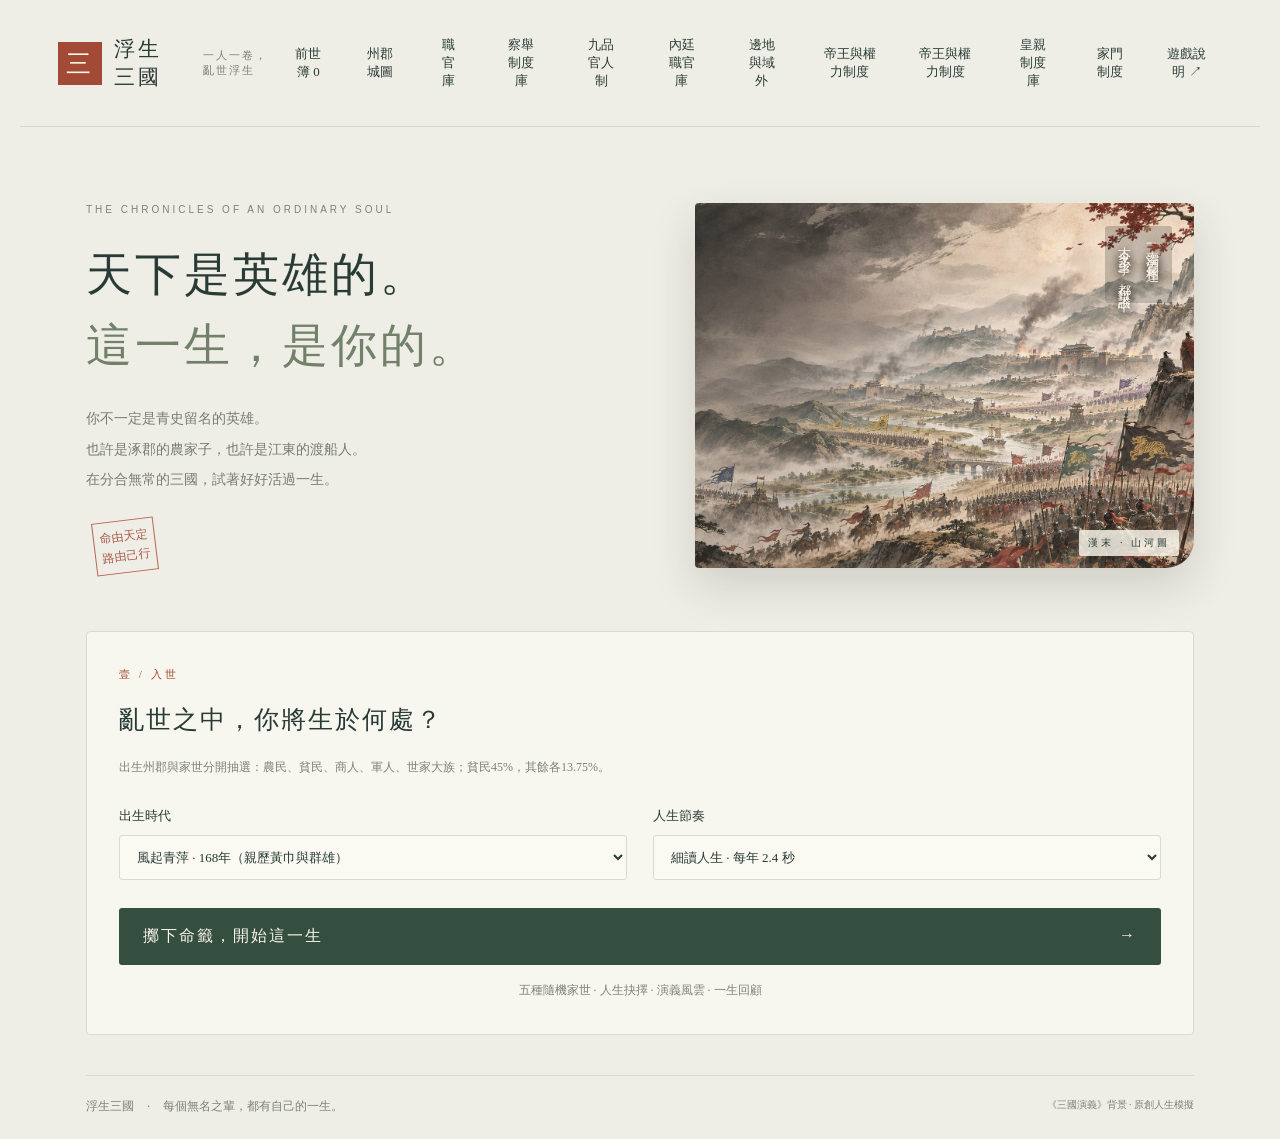
==== index.html @ 58e6fc56 "Add thirteen-year career routes, assassin schools and province campaigns" ====
<!doctype html><html lang="zh-Hant"><head><meta charset="utf-8"><meta name="viewport" content="width=device-width,initial-scale=1"><meta name="description" content="以三國演義為背景的隨機人生模擬遊戲"><title>浮生三國 · 模擬三國人生</title><style>:root{--bg:#efeee6;--ink:#293b36;--muted:#7d8276;--line:#d9dace;--red:#a34a37;--green:#344e40}*{box-sizing:border-box}body{margin:0;background:var(--bg);color:var(--ink);font-family:Georgia,'Noto Serif TC','PMingLiU',serif}button,select{font:inherit;color:inherit}button{cursor:pointer;border:1px solid var(--line);background:transparent;padding:10px 15px;border-radius:3px}button:hover{background:#e4e5d9}button:disabled{opacity:.4;cursor:default}select{width:100%;background:#faf9f2;border:1px solid var(--line);padding:13px;border-radius:3px;margin-top:10px}header{max-width:1240px;margin:auto;display:flex;justify-content:space-between;align-items:center;padding:26px 38px;border-bottom:1px solid var(--line)}.brand{text-decoration:none;color:var(--ink);font-size:21px;letter-spacing:3px;display:flex;align-items:center;gap:12px}.brand b{background:var(--red);color:#fff7e8;font-weight:400;padding:5px 8px;font-size:25px}.brand small{font-size:11px;letter-spacing:2px;color:var(--muted);margin-left:14px}nav{display:flex;gap:12px}nav button{font-size:13px;border:0}main{max-width:1164px;margin:auto;padding:0 28px}.intro{display:grid;grid-template-columns:1.15fr 1fr;gap:35px;padding:72px 0 58px;align-items:center}.eyebrow{font:10px Arial,sans-serif;letter-spacing:3px;color:var(--muted)}h1{font-size:clamp(30px,3.6vw,49px);font-weight:400;line-height:1.55;letter-spacing:3px;margin:22px 0}h1 em{font-style:normal;color:#72816a}.intro p{font-size:14px;line-height:2.2;color:#777d70}.seal{border:1px solid #b86653;color:#a65a47;width:62px;padding:5px;font-size:12px;line-height:1.7;text-align:center;transform:rotate(-7deg);margin:24px 0 0 8px}.landscape{height:365px;position:relative;overflow:hidden;background:linear-gradient(#e9e9dd,#dcdfcf);border-radius:50% 50% 2px 2px}.sun{position:absolute;top:42px;left:44%;height:75px;width:75px;background:#be7057;opacity:.7;border-radius:50%}.mountain{position:absolute;width:130%;height:250px;clip-path:polygon(0 80%,14% 39%,21% 54%,37% 7%,48% 44%,61% 23%,80% 71%,93% 50%,100% 100%,0 100%);bottom:40px;background:#9fae9b}.mountain.back{opacity:.6;left:-55px;bottom:70px}.mountain.front{background:#647d6b;left:30px;bottom:0;opacity:.8}.river{position:absolute;bottom:-22px;left:8%;width:85%;height:100px;background:#cbd2c0;transform:rotate(-12deg);border-radius:50%}.poem{position:absolute;right:22px;top:23px;writing-mode:vertical-rl;line-height:2.2;font-size:13px;letter-spacing:4px}.boat{position:absolute;bottom:28px;left:44%;font-size:25px;filter:grayscale(1)}.land-label{position:absolute;bottom:12px;right:15px;font-size:10px;letter-spacing:3px}.paper{background:#f8f7ef;border:1px solid var(--line);border-radius:4px;padding:32px}.section-title>span{color:var(--red);font-size:11px;letter-spacing:3px}h2{font-size:25px;font-weight:400;letter-spacing:2px}h3{font-weight:400;font-size:19px}.section-title p,.note{font-size:12px;color:var(--muted);line-height:1.9}.settings{display:grid;grid-template-columns:1fr 1fr;gap:26px;margin:28px 0}label{font-size:13px;display:block}.primary{background:var(--green);color:#fbf6e9;border:0;width:100%;padding:18px 24px;text-align:left;font-size:16px;letter-spacing:2px}.primary:hover{background:#45654f}.primary span{float:right}.note{display:block;margin-top:14px;text-align:center}footer{display:flex;justify-content:space-between;margin:40px 0 24px;padding-top:22px;border-top:1px solid var(--line);font-size:12px;color:var(--muted)}footer i{margin:0 10px}footer small{font-size:10px}.game-top{display:flex;justify-content:space-between;align-items:center;border-top:1px solid var(--line);padding:30px 0}.game-top h2{font-size:35px;margin:12px 0}.game-top p{font-size:13px;color:var(--muted)}.year{text-align:right}.year strong{display:block;font-size:38px;font-weight:400}.year span{font-size:12px;color:var(--muted)}.game-grid{display:grid;grid-template-columns:285px 1fr;gap:24px}.profile{padding:25px;align-self:start}.profile h3{margin:0 0 25px}.profile h3 small{font-size:10px;float:right;color:var(--muted)}.stat{margin:18px 0;font-size:13px}.stat span{float:right}.bar{height:5px;background:#e1e2d7;margin-top:10px}.bar i{display:block;height:100%;background:#798c70;transition:width .3s}.possessions{border-block:1px solid var(--line);padding:18px 0;margin:24px 0;font-size:13px;line-height:2}.controls{display:flex;gap:8px;flex-wrap:wrap;margin-bottom:18px}.controls button{font-size:12px}.controls select{width:auto;margin:0;font-size:12px}.controls button:first-child{background:var(--green);color:white}.chronicle{padding:28px}.log{display:grid;grid-template-columns:66px 1fr;gap:12px;border-top:1px solid var(--line);padding:20px 0;line-height:1.8;font-size:14px}.log time{font-size:12px;color:var(--muted)}.log b{display:block;font-weight:400;color:var(--red);font-size:11px;letter-spacing:2px}.decision{border:1px solid #b99a65;background:#f0ead9;padding:25px;margin-bottom:20px}.decision h3{margin:8px 0}.decision p{line-height:1.9;font-size:14px}.choices{display:grid;gap:10px}.choices button{text-align:left;background:#f8f5ea}.choices small{display:block;color:var(--muted);margin-top:6px}.peer{padding:14px 0;border-top:1px solid var(--line);font-size:13px;line-height:1.8}.peer small{display:block;color:var(--muted)}dialog{border:1px solid var(--line);background:#f8f7ef;color:var(--ink);width:min(650px,92vw);max-height:85vh;padding:32px;border-radius:5px}dialog::backdrop{background:#23362b88}.close{float:right}dialog p{line-height:2;font-size:14px}dialog a{color:var(--red)}#ending{margin-bottom:20px;background:#e4e8dc}#ending p{line-height:2}#ending button{margin:5px} [hidden]{display:none!important}button:focus-visible,select:focus-visible{outline:2px solid var(--red);outline-offset:3px}@media(max-width:720px){header{padding:18px}.brand small{display:none}.brand{font-size:16px}nav{gap:0}nav button{font-size:11px;padding:8px}main{padding:0 18px}.intro{grid-template-columns:1fr;padding:38px 0;gap:20px}.landscape{height:230px;border-radius:110px 110px 3px 3px}.intro p br{display:none}.seal{display:none}.settings,.game-grid{grid-template-columns:1fr}.paper{padding:23px}.profile{order:1}.game-grid>div{order:0}footer{display:block;line-height:2}footer small{display:block}h1{margin:15px 0}.intro p{margin-bottom:0}.game-top h2{font-size:29px}}
.service{margin:26px 0;padding-top:22px;border-top:1px solid var(--line)}.service h3{margin-bottom:12px}.service .note{text-align:left}#connections{margin-top:26px}#resign{color:var(--red)}
.top-right{display:flex;flex-direction:column;align-items:flex-end;gap:20px;min-width:240px}.top-focus{width:240px;text-align:right}.top-focus select{margin-top:6px}details summary{cursor:pointer;color:var(--red);padding:16px 0;font-size:13px}#office-search{width:100%;padding:12px;border:1px solid var(--line);background:#faf9f2;font:inherit;margin:8px 0}#office-results{margin-top:20px}#office-results p{font-size:12px}#uprise{color:var(--red)}@media(max-width:720px){.game-top{align-items:flex-start;gap:15px}.top-right{min-width:170px}.top-focus{width:170px;font-size:12px}.top-focus select{padding:10px 5px;font-size:12px}}
.stage-track{padding-left:20px;font-size:12px;line-height:2}.stage-track .current{color:var(--red);font-weight:bold}.stage-track .complete{color:#72816a}#geo-results{display:grid;grid-template-columns:1fr 1fr;gap:12px;margin-top:20px}#geo-results>p{grid-column:1/-1}.city-card{padding:15px;border:1px solid var(--line);border-radius:4px}.city-card.owned{border-color:#72816a;background:#e7ebdf}.city-card small{display:block;font-size:11px;line-height:1.8;margin-top:8px}.city-card p{font-size:11px}.city-card a{font-size:11px}#modal input{width:100%;padding:12px;border:1px solid var(--line);background:#faf9f2;font:inherit;margin-top:8px}#imperial-error{color:var(--red)}@media(max-width:720px){header{flex-wrap:wrap;gap:10px}header nav{width:100%;justify-content:flex-end;flex-wrap:wrap}#geo-results{grid-template-columns:1fr}}
.stage-track{list-style:none;padding-left:0}
.landscape{background-image:linear-gradient(90deg,rgba(25,32,30,.14),transparent 70%),url("[data-uri]");background-size:cover;background-position:center;border-radius:4px 4px 28px 4px;box-shadow:0 18px 45px rgba(42,42,36,.16)}.landscape>.sun,.landscape>.mountain,.landscape>.river,.landscape>.boat{display:none}.poem{color:#fff8e9;text-shadow:0 2px 8px rgba(20,25,24,.85);background:rgba(35,38,34,.22);padding:10px 5px;border-radius:3px}.land-label{background:rgba(249,247,236,.82);padding:6px 9px;border-radius:2px}
</style></head><body><header><a class="brand" href="./"><b>三</b> 浮生三國 <small>一人一卷，亂世浮生</small></a><nav><button id="history">前世簿 <span id="count">0</span></button><button id="geography">州郡城圖</button><button id="offices">職官庫</button><button id="selection-library">察舉制度庫</button><button id="nine-library">九品官人制</button><button id="palace-library">內廷職官庫</button><button id="frontier-library">邊地與域外</button><button id="sovereign-library">帝王與權力制度</button><button id="sovereign-library">帝王與權力制度</button><button id="kinship-library">皇親制度庫</button><button id="household-guide">家門制度</button><button id="about">遊戲說明 ↗</button></nav></header><main><section class="intro"><div><span class="eyebrow">THE CHRONICLES OF AN ORDINARY SOUL</span><h1>天下是英雄的。<br><em>這一生，是你的。</em></h1><p>你不一定是青史留名的英雄。<br>也許是涿郡的農家子，也許是江東的渡船人。<br>在分合無常的三國，試著好好活過一生。</p><div class="seal">命由天定<br>路由己行</div></div><div class="landscape" aria-hidden="true"><span class="sun"></span><div class="mountain back"></div><div class="mountain front"></div><div class="river"></div><span class="poem">一壺濁酒喜相逢<br>古今多少事，都付笑談中</span><span class="boat">⛵</span><span class="land-label">漢末 · 山河圖</span></div></section><section id="setup" class="paper"><div class="section-title"><span>壹 / 入世</span><h2>亂世之中，你將生於何處？</h2><p>出生州郡與家世分開抽選：農民、貧民、商人、軍人、世家大族；貧民45%，其餘各13.75%。</p></div><div class="settings"><label>出生時代<select id="era"><option value="168">風起青萍 · 168年（親歷黃巾與群雄）</option><option value="184">黃巾初起 · 184年（親歷赤壁與鼎立）</option><option value="200">群雄爭鋒 · 200年（親歷北伐與歸晉）</option></select></label><label>人生節奏<select id="pace"><option value="2400">細讀人生 · 每年 2.4 秒</option><option value="900">快意一生 · 每年 0.9 秒</option><option value="0">親自落筆 · 手動推進</option></select></label></div><button class="primary" id="birth">擲下命籤，開始這一生 <span>→</span></button><small class="note">五種隨機家世 · 人生抉擇 · 演義風雲 · 一生回顧</small></section><section id="game" hidden><div class="game-top"><div><span class="eyebrow" id="origin"></span><h2 id="name"></h2><p id="identity"></p></div><div class="top-right"><div class="year"><strong id="age"></strong><span id="year"></span></div><label class="top-focus">今年的重心<select id="focus"><option value="health">休養 · 安身保命</option><option value="wit">讀書 · 修習經略</option><option value="force">習武 · 鍛鍊武藝</option><option value="money">營生 · 積穀防饑</option><option value="bond">交遊 · 結識知己</option><option value="romance">結識異性 · 尋覓情緣</option></select></label></div></div><div class="game-grid"><aside class="paper profile"><h3>此身此心 <small>狀態 / 100</small></h3><div id="stats"></div><div class="possessions" id="wealth"></div><p class="note" id="profile-notes">幼年有四次成長抉擇；六歲後重心生效。結識異性於18歲後觸發情緣；能力只影響機會。</p><h3>同世之人</h3><div id="peers"></div><div id="service" class="service" hidden></div><div id="revolt-panel" class="service" hidden></div><div id="family-panel" class="service" hidden></div><div id="route-panel" class="service" hidden></div><div id="connections"></div></aside><div><div class="controls"><button id="pause">▶ 時間流轉</button><button id="next">度過一年 →</button><select id="speed" aria-label="時間速度"><option value="1">1 倍速</option><option value="3">3 倍速</option><option value="6">6 倍速</option></select><button id="realm-parley" hidden>投降／接受招安</button><button id="route-action" hidden>選擇人生主線</button><button id="jinyi-action" hidden>錦衣局</button><button id="polity-action" hidden>軍政議事</button><button id="royal-title" hidden>定王號</button><button id="beauties" hidden>天下選秀女</button><button id="imperial-settings" hidden>開國典制</button><button id="uprise" hidden>揭竿起義</button><button id="selection-action" hidden>孝廉／明經</button><button id="appraisal-action" hidden>三年評選</button><button id="office-wish" hidden>任官志願</button><button id="nine-review" hidden>中正評議</button><button id="court" hidden>處理任官與人事</button><button id="defect" hidden>投奔他方</button><button id="palace-action" hidden>內廷議事</button><button id="palace-retire" hidden>退隱故里</button><button id="edict-action" hidden>頒布下詔</button><button id="imperial-family" hidden>皇室／後宮</button><button id="edict-action" hidden>頒布下詔</button><button id="imperial-family" hidden>皇室／後宮</button><button id="royal-family-action" hidden>皇親府事</button><button id="household-adopt" hidden>收養／過繼</button><button id="intimacy" hidden>魚水之歡</button><button id="governorship" hidden>外放州郡</button><button id="judge-action" hidden>判案</button><button id="dynasty-library">帝系與律例</button><button id="local-action" hidden>地方治理</button><button id="family-action" hidden>商量生育</button><button id="resign" hidden>辭官離去</button><button id="retire">歸隱終老</button></div><div id="decision" class="decision" hidden></div><div id="ending" class="paper" hidden></div><section class="paper chronicle"><div class="section-title"><span>貳 / 浮生錄</span><h3>歲月有痕</h3><p>世事在遠方翻湧，你的日子在這裡留下。</p></div><div id="logs"></div></section></div></div></section><footer><span>浮生三國 <i>·</i> 每個無名之輩，都有自己的一生。</span><small>《三國演義》背景 · 原創人生模擬</small></footer></main><dialog id="modal"><button class="close" id="close">關閉 ×</button><div id="modal-body"></div></dialog><script>const OFFICE_DATA = {"source":"https://www.gutenberg.org/ebooks/23950","edition":"Project Gutenberg 23950，120回公版全文","chapters":120,"note":"以全文逐項核對；職官、軍職、爵位與特殊稱號分開。tier為遊戲分級，非漢魏官品；共享任官池為架空配置。","offices":[{"id":"office-0","name":"丞相","category":"中央文官","tier":4,"camps":["shu","wei","wu","yuan"],"playable":true,"refs":[4,5,6,7,14,16,17,18,19,20,21,22,23,24,25,26,27,28,30,31,32,33,35,36,39,40,41,42,45,46,47,48,49,50,51,52,56,57,58,59,60,61,66,67,69,72,78,80,81,82,83,84,85,86,87,88,89,90,91,92,93,94,95,96,97,98,99,100,101,102,103,104,105,107,108,109,110,111,113,114,115,117,119,120],"evidence":{"chapter":4,"context":"次日，曹操佩著寶刀，來至相府，問丞相何在。從人云：「在小閣中。」操竟入。見董"}},{"id":"office-1","name":"相國","category":"中央文官","tier":4,"camps":["shu","wei","wu","yuan"],"playable":true,"refs":[4,43,69,79,106,116],"evidence":{"chapter":4,"context":"帝也，時年九歲。改元初平。董卓為相國，贊拜不名，入朝不趨，劍履上殿，威福莫比"}},{"id":"office-2","name":"太師","category":"中央文官","tier":4,"camps":["shu","wei","wu","yuan"],"playable":true,"refs":[7,8,9,13,15],"evidence":{"chapter":7,"context":"詔，差人往和解之。二人感德，必順太師矣。」卓大喜。次日便使太傅馬日磾、太僕趙"}},{"id":"office-3","name":"太傅","category":"中央文官","tier":4,"camps":["shu","wei","wu","yuan"],"playable":true,"refs":[1,5,7,9,73,80,91,94,106,107,108,114,120],"evidence":{"chapter":1,"context":"及桓帝崩，靈帝即位，大將軍竇武、太傅陳蕃，共相輔佐。時有宦官曹節等弄權，竇武"}},{"id":"office-4","name":"太尉","category":"中央文官","tier":4,"camps":["shu","wei","wu","yuan"],"playable":true,"refs":[2,3,4,6,13,14,15,17,18,20,22,60,79,82,86,91,98,105,106,107,109,110,116,118,119],"evidence":{"chapter":2,"context":"，重整舊日氣象。劉虞平寇有功，封太尉。中平六年，夏四月，靈帝病篤，召大將軍何"}},{"id":"office-5","name":"司徒","category":"中央文官","tier":4,"camps":["shu","wei","wu","yuan"],"playable":true,"refs":[2,3,4,6,8,9,13,80,91,93,105,107,118,119,120],"evidence":{"chapter":2,"context":"勿得下手，待我諫去。」眾視之，乃司徒陳耽。逕入室中來諫帝曰：「劉諫議得何罪而"}},{"id":"office-6","name":"司空","category":"中央文官","tier":4,"camps":["shu","wei","wu","yuan"],"playable":true,"refs":[8,14,22,80,91,111,119,120],"evidence":{"chapter":8,"context":"曰：「原來如此。」命呂布於筵上揪司空張溫下堂。百官失色。不多時，待從將一紅盤"}},{"id":"office-7","name":"大司馬","category":"中央文官","tier":4,"camps":["shu","wei","wu","yuan"],"playable":true,"refs":[13,14,29,32,73,80,86,91,99,100,106,107,108,111,120],"evidence":{"chapter":13,"context":"操為建德將軍費亭侯。其時李傕自為大司馬，郭汜自為大將軍，橫行無忌，朝廷無人敢言"}},{"id":"office-8","name":"御史大夫","category":"中央文官","tier":2,"camps":["shu","wei","wu","yuan"],"playable":true,"refs":[40,69,79,106],"evidence":{"chapter":40,"context":"以至不仁伐至仁，安得不敗乎！」時御史大夫郗慮家客聞此言，報知郗慮。慮常被孔融侮慢"}},{"id":"office-9","name":"御史","category":"中央文官","tier":1,"camps":["shu","wei","wu","yuan"],"playable":true,"refs":[3,13,29,40,58,69,79,106],"evidence":{"chapter":3,"context":"天下幸甚！何進得表，出示大臣。侍御史鄭泰諫曰：「董卓乃豺狼也，引入京城，必食"}},{"id":"office-10","name":"侍御史","category":"中央文官","tier":1,"camps":["shu","wei","wu","yuan"],"playable":true,"refs":[3,29,58],"evidence":{"chapter":3,"context":"！天下幸甚！何進得表，出示大臣。侍御史鄭泰諫曰：「董卓乃豺狼也，引入京城，必食"}},{"id":"office-11","name":"尚書令","category":"中央文官","tier":3,"camps":["shu","wei","wu","yuan"],"playable":true,"refs":[14,66,73,85,105,107,119],"evidence":{"chapter":14,"context":"自封為大將軍武平侯，以荀彧為侍中尚書令；荀攸為軍師；郭嘉為司馬祭酒；劉曄為司空"}},{"id":"office-12","name":"尚書僕射","category":"中央文官","tier":3,"camps":["shu","wei","wu","yuan"],"playable":true,"refs":[86,114],"evidence":{"chapter":86,"context":"馬三十餘萬，剋日起兵。封司馬懿為尚書僕射，留在許昌。凡國政大事，並皆聽懿決斷。不"}},{"id":"office-13","name":"尚書","category":"中央文官","tier":2,"camps":["shu","wei","wu","yuan"],"playable":true,"refs":[2,3,4,6,14,22,33,66,68,73,78,85,86,91,96,101,104,105,106,107,108,110,113,114,117,118,119],"evidence":{"chapter":2,"context":"」眾官皆退。次日，太后命何進參錄尚書事，其餘皆封官職。董太后宣張讓等入宮商議"}},{"id":"office-14","name":"尚書郎","category":"中央文官","tier":2,"camps":["shu","wei","wu","yuan"],"playable":true,"refs":[14,118],"evidence":{"chapter":14,"context":"為食，盡出城去剝樹皮掘草根食之。尚書郎以下，皆自出城樵採，多有死於頹牆壞壁之間"}},{"id":"office-15","name":"兵部尚書","category":"中央文官","tier":2,"camps":["shu","wei","wu","yuan"],"playable":true,"refs":[78],"evidence":{"chapter":78,"context":"但未得天子詔命，豈可造次而行？」兵部尚書陳矯曰：「王薨於外，愛子私立，彼此生變，"}},{"id":"office-16","name":"戶部尚書","category":"中央文官","tier":2,"camps":["shu","wei","wu","yuan"],"playable":true,"refs":[85],"evidence":{"chapter":85,"context":"新野人：姓鄧，名芝，字伯苗；現為戶部尚書；漢司馬鄧禹之後。孔明暗令人留住鄧芝。多"}},{"id":"office-17","name":"中書令","category":"中央文官","tier":3,"camps":["shu","wei","wu","yuan"],"playable":true,"refs":[66,109,120],"evidence":{"chapter":66,"context":"凱，和洽四人，議欲尊曹操為魏王。中書令荀攸曰：「不可。丞相官至魏公，榮加九鍚，"}},{"id":"office-18","name":"中書侍郎","category":"中央文官","tier":1,"camps":["shu","wei","wu","yuan"],"playable":true,"refs":[110],"evidence":{"chapter":110,"context":"能自往；若使他人，心又不穩。」時中書侍郎鍾會在側，進言曰：「淮楚兵強，其鋒甚銳；"}},{"id":"office-19","name":"侍中","category":"中央文官","tier":3,"camps":["shu","wei","wu","yuan"],"playable":true,"refs":[2,4,9,10,13,14,23,61,66,69,78,86,91,96,99,106,107,118,119,120],"evidence":{"chapter":2,"context":"帝曰：「封諝作亂，其事不明。十常侍中，豈無一二忠臣？」陳耽以頭撞階而諫。帝怒"}},{"id":"office-20","name":"散騎常侍","category":"中央文官","tier":1,"camps":["shu","wei","wu","yuan"],"playable":true,"refs":[79,94,106],"evidence":{"chapter":79,"context":"封亦來降也。」丕大喜，遂加孟達為散騎常侍、建武將軍、平陽亭侯，領新城太守，去守襄"}},{"id":"office-21","name":"常侍","category":"中央文官","tier":1,"camps":["shu","wei","wu","yuan"],"playable":true,"refs":[1,2,3,6,22,35,79,94,106,113,115,120],"evidence":{"chapter":1,"context":"夏惲，郭勝十人朋比為奸，號為「十常侍」。帝尊信張讓，呼為「阿父」，朝政日非，"}},{"id":"office-22","name":"中常侍","category":"中央文官","tier":1,"camps":["shu","wei","wu","yuan"],"playable":false,"refs":[1,2,22,113,120],"evidence":{"chapter":1,"context":"孟德。操父曹嵩，本姓夏侯氏；因為中常侍曹騰之養子，故冒姓曹。曹嵩生操，小字阿瞞"}},{"id":"office-23","name":"黃門侍郎","category":"中央文官","tier":1,"camps":["shu","wei","wu","yuan"],"playable":true,"refs":[10,40,85,99,119],"evidence":{"chapter":10,"context":"其姪荀攸，字公達，海內名士，曾拜黃門侍郎，後棄官歸鄉，今與其叔同投曹操，操以為行"}},{"id":"office-24","name":"黃門令","category":"中央文官","tier":2,"camps":["shu","wei","wu","yuan"],"playable":false,"refs":[107],"evidence":{"chapter":107,"context":"后，令敕臣表奏施行。臣輒敕主者及黃門令，罷爽、羲、訓吏兵以侯就第，不得逗遛，以"}},{"id":"office-25","name":"議郎","category":"中央文官","tier":2,"camps":["shu","wei","wu","yuan"],"playable":true,"refs":[1,3,14,20,21,22,27,33,80],"evidence":{"chapter":1,"context":"止一端。帝下詔問群臣以災異之由，議郎蔡邕上疏，以為蜺墮雞化，乃婦寺干政之所致"}},{"id":"office-26","name":"諫議大夫","category":"中央文官","tier":2,"camps":["shu","wei","wu","yuan"],"playable":true,"refs":[2,10,79,85,87,91],"evidence":{"chapter":2,"context":"奏。一日，帝在後園與十常侍飲宴，諫議大夫劉陶，逕到帝前大慟。帝問其故。陶曰：「天"}},{"id":"office-27","name":"大中大夫","category":"中央文官","tier":2,"camps":["shu","wei","wu","yuan"],"playable":true,"refs":[40],"evidence":{"chapter":40,"context":"選定建安十三年秋七月丙午日出師。大中大夫孔融諫曰：「劉備、劉表皆漢室宗親，不可輕"}},{"id":"office-28","name":"太中大夫","category":"中央文官","tier":2,"camps":["shu","wei","wu","yuan"],"playable":true,"refs":[11],"evidence":{"chapter":11,"context":"豈非累世通家？」膺大奇之。少頃，太中大夫陳煒至。膺指融曰：「此奇童也。」煒曰：「"}},{"id":"office-29","name":"中大夫","category":"中央文官","tier":2,"camps":["shu","wei","wu","yuan"],"playable":true,"refs":[11,40,68,82],"evidence":{"chapter":11,"context":"非累世通家？」膺大奇之。少頃，太中大夫陳煒至。膺指融曰：「此奇童也。」煒曰：「"}},{"id":"office-30","name":"光祿大夫","category":"中央文官","tier":3,"camps":["shu","wei","wu","yuan"],"playable":true,"refs":[80,106,108,109,118,119],"evidence":{"chapter":80,"context":"政務皆託與孔明。孔明與太傅許靖、光祿大夫譙周商議，言天下不可一日無君，欲尊漢中王"}},{"id":"office-31","name":"光祿勳","category":"中央文官","tier":3,"camps":["shu","wei","wu","yuan"],"playable":true,"refs":[110,120],"evidence":{"chapter":110,"context":"大軍屯於襄陽，聚文武於帳下商議。光祿勳鄭褒曰：「毋丘儉好謀而無斷，文欽有勇而無"}},{"id":"office-32","name":"大鴻臚","category":"中央文官","tier":3,"camps":["shu","wei","wu","yuan"],"playable":true,"refs":[9,42],"evidence":{"chapter":9,"context":"縱兵大掠，太常卿种拂，太僕魯馗，大鴻臚周奐，城門校尉崔烈，越騎校尉王頎皆死於國"}},{"id":"office-33","name":"太常","category":"中央文官","tier":3,"camps":["shu","wei","wu","yuan"],"playable":true,"refs":[9,80,82,98,108,109,118],"evidence":{"chapter":9,"context":"投袁術去了。李傕、郭汜縱兵大掠，太常卿种拂，太僕魯馗，大鴻臚周奐，城門校尉崔"}},{"id":"office-34","name":"太僕","category":"中央文官","tier":3,"camps":["shu","wei","wu","yuan"],"playable":true,"refs":[7,9,10,13,107,118],"evidence":{"chapter":7,"context":"。」卓大喜。次日便使太傅馬日磾、太僕趙岐，齎詔前去。二人來至河北，紹出迎於百"}},{"id":"office-35","name":"廷尉","category":"中央文官","tier":3,"camps":["shu","wei","wu","yuan"],"playable":true,"refs":[23,40,68,114],"evidence":{"chapter":23,"context":"此人曾攀下王子服等四人，吾已拏下廷尉。尚有一人，未曾捉獲。」因問平曰：「誰使"}},{"id":"office-36","name":"衛尉","category":"中央文官","tier":3,"camps":["shu","wei","wu","yuan"],"playable":true,"refs":[103],"evidence":{"chapter":103,"context":"懿堅守不出，今何故又上表求戰？」衛尉辛毗曰：「司馬懿本無戰心，必因諸葛亮恥辱"}},{"id":"office-37","name":"宗正","category":"中央文官","tier":3,"camps":["shu","wei","wu","yuan"],"playable":true,"refs":[14,20,113],"evidence":{"chapter":14,"context":"議遷都之事。時侍中太史令王立私謂宗正劉艾曰：「吾仰觀天文，自去春太白犯鎮星於"}},{"id":"office-38","name":"大司農","category":"中央文官","tier":3,"camps":["shu","wei","wu","yuan"],"playable":true,"refs":[13,106,120],"evidence":{"chapter":13,"context":"行無忌，朝廷無人敢言。太尉楊彪、大司農朱雋暗奏獻帝曰：「今曹操擁兵二十餘萬，謀"}},{"id":"office-39","name":"司農","category":"中央文官","tier":3,"camps":["shu","wei","wu","yuan"],"playable":true,"refs":[13,106,107,120],"evidence":{"chapter":13,"context":"無忌，朝廷無人敢言。太尉楊彪、大司農朱雋暗奏獻帝曰：「今曹操擁兵二十餘萬，謀"}},{"id":"office-40","name":"少府","category":"中央文官","tier":3,"camps":["shu","wei","wu","yuan"],"playable":true,"refs":[69,80],"evidence":{"chapter":69,"context":"洛陽人也；舊為丞相府掾，後遷侍中少府，與司直韋晃甚厚；見曹操進封王爵，出入用"}},{"id":"office-41","name":"執金吾","category":"中央文官","tier":1,"camps":["shu","wei","wu","yuan"],"playable":true,"refs":[9,23],"evidence":{"chapter":9,"context":"京；顧謂李肅曰：「吾為帝，汝當為執金吾。」肅拜謝稱臣。卓入辭其母。母時年九十餘"}},{"id":"office-42","name":"城門校尉","category":"中央文官","tier":2,"camps":["shu","wei","wu","yuan"],"playable":true,"refs":[6,9,83],"evidence":{"chapter":6,"context":"二人望車而揖；視之，乃尚書周毖、城門校尉伍瓊也。卓問有何事，毖曰：「今聞丞相欲遷"}},{"id":"office-43","name":"秘書郎","category":"中央文官","tier":1,"camps":["shu","wei","wu","yuan"],"playable":true,"refs":[107,115,119],"evidence":{"chapter":107,"context":"「二人是誰？」霸告曰：「一人現為秘書郎，乃潁川長社人：姓鍾，名會，字士季，太傅"}},{"id":"office-44","name":"太史令","category":"中央文官","tier":2,"camps":["shu","wei","wu","yuan"],"playable":true,"refs":[14],"evidence":{"chapter":14,"context":"是日與眾謀士密議遷都之事。時侍中太史令王立私謂宗正劉艾曰：「吾仰觀天文，自去春"}},{"id":"office-45","name":"太史丞","category":"中央文官","tier":1,"camps":["shu","wei","wu","yuan"],"playable":true,"refs":[69,79],"evidence":{"chapter":69,"context":"瞞不轉頭。曹操染病，服藥無愈。適太史丞許芝，自許昌來見操。操令芝卜易。芝曰：「"}},{"id":"office-46","name":"太史","category":"中央文官","tier":1,"camps":["shu","wei","wu","yuan"],"playable":true,"refs":[11,14,15,44,45,49,50,53,69,79,91,101,102],"evidence":{"chapter":11,"context":"姓名對曰：「某東萊黃縣人也：覆姓太史，名慈，字子義。老母重蒙恩顧。某昨自遼東"}},{"id":"office-47","name":"博士","category":"中央文官","tier":1,"camps":["shu","wei","wu","yuan"],"playable":true,"refs":[72,80,91,105],"evidence":{"chapter":72,"context":"，長驅數十萬眾，縱橫天下；何能作博士耶？」操嘗問諸子之志。彰曰：「好為將。」"}},{"id":"office-48","name":"議曹","category":"中央文官","tier":1,"camps":["shu","wei","wu","yuan"],"playable":true,"refs":[80],"evidence":{"chapter":80,"context":"陽泉侯劉豹、別駕趙祚、治中楊洪、議曹杜瓊、從事張爽、太常卿賴忠、光祿卿黃權、"}},{"id":"office-49","name":"司直","category":"中央文官","tier":1,"camps":["shu","wei","wu","yuan"],"playable":true,"refs":[69],"evidence":{"chapter":69,"context":"；舊為丞相府掾，後遷侍中少府，與司直韋晃甚厚；見曹操進封王爵，出入用天子車服"}},{"id":"office-50","name":"長史","category":"中央文官","tier":2,"camps":["shu","wei","wu","yuan"],"playable":true,"refs":[7,15,17,53,61,65,69,71,87,90,91,95,101,102,104,105,111,112],"evidence":{"chapter":7,"context":"矣。」韓馥即差別駕關純去請袁紹。長史耿武諫曰：「袁紹孤客窮軍，仰我鼻息，譬如"}},{"id":"office-51","name":"主簿","category":"中央文官","tier":1,"camps":["shu","wei","wu","yuan"],"playable":true,"refs":[2,3,17,22,32,39,60,67,69,71,72,75,76,77,92,103,107,108,109],"evidence":{"chapter":2,"context":"大妙！」便發檄至各鎮，召赴京師。主簿陳琳曰：「不可！俗云：『掩目而捕燕雀』，"}},{"id":"office-52","name":"從事中郎","category":"中央文官","tier":1,"camps":["shu","wei","wu","yuan"],"playable":true,"refs":[22,23,115],"evidence":{"chapter":22,"context":"冀州方有北鄙之警，匪遑離局；故使從事中郎徐勛，就發遣操，使繕修郊廟，翊衛幼主。操"}},{"id":"office-53","name":"從事","category":"中央文官","tier":1,"camps":["shu","wei","wu","yuan"],"playable":true,"refs":[4,10,11,12,14,15,22,23,27,32,33,43,45,52,53,60,61,64,80,85,91,115],"evidence":{"chapter":4,"context":"。」卓曰：「敢有阻大議者，以軍法從事。」群臣震恐，皆云：「一聽尊命。」宴罷，"}},{"id":"office-54","name":"參軍","category":"中央文官","tier":2,"camps":["shu","wei","wu","yuan"],"playable":true,"refs":[59,64,66,73,87,88,91,92,94,95,96,101,105,106,107,114,116],"evidence":{"chapter":59,"context":"，令守渭口。下令班師回許都。涼州參軍楊阜，字義山，逕來長安見操。操問之。楊阜"}},{"id":"office-55","name":"軍師","category":"中央文官","tier":2,"camps":["shu","wei","wu","yuan"],"playable":true,"refs":[14,35,36,39,41,42,44,49,50,51,52,53,54,55,56,57,60,61,62,63,64,65,66,67,70,73,77,80,88,91,93,99,101,105],"evidence":{"chapter":14,"context":"平侯，以荀彧為侍中尚書令；荀攸為軍師；郭嘉為司馬祭酒；劉曄為司空掾曹；毛玠，"}},{"id":"office-56","name":"軍師中郎將","category":"中央文官","tier":2,"camps":["shu","wei","wu","yuan"],"playable":true,"refs":[57],"evidence":{"chapter":57,"context":"送書至。周瑜拆封視之。書曰：「漢軍師中郎將諸葛亮，致書於東吳大都督公瑾先生麾下：自"}},{"id":"office-57","name":"祭酒","category":"中央文官","tier":2,"camps":["shu","wei","wu","yuan"],"playable":true,"refs":[14,59,80,84,91],"evidence":{"chapter":14,"context":"中尚書令；荀攸為軍師；郭嘉為司馬祭酒；劉曄為司空掾曹；毛玠，任峻為典農中郎將"}},{"id":"office-58","name":"司馬","category":"中央文官","tier":1,"camps":["shu","wei","wu","yuan"],"playable":true,"refs":[2,9,10,13,14,15,29,32,35,36,37,38,39,57,65,67,69,70,73,75,76,77,78,80,85,86,91,94,95,96,97,98,99,100,101,102,103,104,105,106,107,108,109,110,111,112,113,114,115,116,117,118,119,120],"evidence":{"chapter":2,"context":"，自稱陽明皇帝，聚眾數萬；堅與郡司馬招募勇士千餘人，會合州郡破之，斬許昌并其"}},{"id":"office-59","name":"太子舍人","category":"中央文官","tier":1,"camps":["shu","wei","wu","yuan"],"playable":true,"refs":[105],"evidence":{"chapter":105,"context":"廢為庶人。再有妄言者必斬！」時有太子舍人張茂，字彥材，亦上表切諫，叡命斬之。」即"}},{"id":"office-60","name":"中庶子","category":"中央文官","tier":1,"camps":["shu","wei","wu","yuan"],"playable":true,"refs":[78],"evidence":{"chapter":78,"context":"世子息哀，且議大事。」眾視之，乃中庶子司馬孚也。孚曰：「魏王既薨，天下震動；當"}},{"id":"office-61","name":"太醫","category":"中央文官","tier":1,"camps":["shu","wei","wu","yuan"],"playable":true,"refs":[23,69],"evidence":{"chapter":23,"context":"第二十三回：禰正平裸衣罵賊，吉太醫下毒遭刑卻說曹操欲斬劉岱、王忠。孔融諫曰"}},{"id":"office-62","name":"僕射","category":"中央文官","tier":3,"camps":["shu","wei","wu","yuan"],"playable":true,"refs":[9,86,114],"evidence":{"chapter":9,"context":"，自當相報。」布慨諾而去。允即請僕射士孫瑞、司隸校尉黃琬商議。瑞曰：「方今主"}},{"id":"office-63","name":"內史","category":"中央文官","tier":1,"camps":["shu","wei","wu","yuan"],"playable":true,"refs":[20],"evidence":{"chapter":20,"context":"錦襯內，卻自穿錦袍，自繫此帶，令內史宣董承入。承見帝禮畢，帝曰：「朕夜來與后"}},{"id":"office-64","name":"令史","category":"中央文官","tier":1,"camps":["shu","wei","wu","yuan"],"playable":true,"refs":[91,111],"evidence":{"chapter":91,"context":"略中郎將樊岐，典軍書記樊建，丞相令史董厥，帳前左護衛使龍驤將軍關興，右護衛使"}},{"id":"office-65","name":"中涓","category":"中央文官","tier":1,"camps":["shu","wei","wu","yuan"],"playable":false,"refs":[1,2],"evidence":{"chapter":1,"context":"陳蕃謀誅之，作事不密，反為所害。中涓自此愈橫。建寧二年四月望日，帝御溫德殿。"}},{"id":"office-66","name":"侍郎","category":"中央文官","tier":1,"camps":["shu","wei","wu","yuan"],"playable":true,"refs":[10,20,21,40,57,58,85,91,99,110,119],"evidence":{"chapter":10,"context":"荀攸，字公達，海內名士，曾拜黃門侍郎，後棄官歸鄉，今與其叔同投曹操，操以為行"}},{"id":"office-67","name":"郎中","category":"中央文官","tier":1,"camps":["shu","wei","wu","yuan"],"playable":true,"refs":[2],"evidence":{"chapter":2,"context":"授。三人鬱鬱不樂，上街閒行，正值郎中張鈞車到。玄德見之，自陳功績。鈞大驚，隨"}},{"id":"office-68","name":"大將軍","category":"武官","tier":4,"camps":["shu","wei","wu","yuan"],"playable":true,"refs":[1,2,3,13,14,17,18,19,30,59,71,73,79,85,91,93,94,96,97,99,104,105,106,107,108,109,110,111,112,113,114,115,119,120],"evidence":{"chapter":1,"context":"，崇信宦官。及桓帝崩，靈帝即位，大將軍竇武、太傅陳蕃，共相輔佐。時有宦官曹節等"}},{"id":"office-69","name":"驃騎大將軍","category":"武官","tier":4,"camps":["shu","wei","wu","yuan"],"playable":true,"refs":[91,94],"evidence":{"chapter":91,"context":"王朗為司徒，陳群為司空，司馬懿為驃騎大將軍。其餘文武官僚，各各封贈。大赦天下。時雍"}},{"id":"office-70","name":"驃騎將軍","category":"武官","tier":3,"camps":["shu","wei","wu","yuan"],"playable":true,"refs":[2,10,13,78,81,82,107,118,119,120],"evidence":{"chapter":2,"context":"后降旨，封皇子協為陳留王，董重為驃騎將軍，張讓等共預朝政。何太后見董太后專權，於"}},{"id":"office-71","name":"車騎將軍","category":"武官","tier":3,"camps":["shu","wei","wu","yuan"],"playable":true,"refs":[2,10,20,21,32,73,81,85,105,106,116,119,120],"evidence":{"chapter":2,"context":"往京師。餘眾俱降。朝廷加皇甫嵩為車騎將軍，領冀州牧。皇甫嵩又表奏盧植有功無罪，朝"}},{"id":"office-72","name":"車騎大將軍","category":"武官","tier":4,"camps":["shu","wei","wu","yuan"],"playable":true,"refs":[91],"evidence":{"chapter":91,"context":"忠，鎮撫將軍關內侯張嶷，行中軍師車騎大將軍都鄉侯劉琰，中監軍揚武將軍鄧芝，中參軍安"}},{"id":"office-73","name":"衛將軍","category":"武官","tier":3,"camps":["shu","wei","wu","yuan"],"playable":true,"refs":[91,106,113,117],"evidence":{"chapter":91,"context":"領兵使平北將軍陳倉侯馬岱，副將飛衛將軍廖化，右軍領兵使奮威將軍博陽亭侯馬忠，鎮"}},{"id":"office-74","name":"撫軍大將軍","category":"武官","tier":4,"camps":["shu","wei","wu","yuan"],"playable":true,"refs":[91],"evidence":{"chapter":91,"context":"中軍大將軍曹真、鎮軍大將軍陳群、撫軍大將軍司馬懿三人入寢宮。丕喚曹叡至，指謂曹真等"}},{"id":"office-75","name":"輔國大將軍","category":"武官","tier":4,"camps":["shu","wei","wu","yuan"],"playable":true,"refs":[96,120],"evidence":{"chapter":96,"context":"敢當也。」權大喜，乃召陸遜，封為輔國大將軍、平北都元帥，統御林大兵，攝行王事；授以"}},{"id":"office-76","name":"輔國將軍","category":"武官","tier":3,"camps":["shu","wei","wu","yuan"],"playable":true,"refs":[86,109,117],"evidence":{"chapter":86,"context":"東吳陸遜自退魏兵之後，吳王拜遜為輔國將軍江陵侯，領荊州牧；自此軍權皆歸於遜。張昭"}},{"id":"office-77","name":"中軍大將軍","category":"武官","tier":4,"camps":["shu","wei","wu","yuan"],"playable":true,"refs":[91],"evidence":{"chapter":91,"context":"夏五月，丕感寒疾，醫治不痊，乃召中軍大將軍曹真、鎮軍大將軍陳群、撫軍大將軍司馬懿三"}},{"id":"office-78","name":"上將軍","category":"武官","tier":3,"camps":["shu","wei","wu","yuan"],"playable":true,"refs":[82,98,103,108],"evidence":{"chapter":82,"context":"禮當遠接。顧雍諫曰：「主公宜自稱上將軍九州伯之位，不當受魏帝封爵。」權曰：「當"}},{"id":"office-79","name":"中軍校尉","category":"武官","tier":2,"camps":["shu","wei","wu","yuan"],"playable":true,"refs":[3],"evidence":{"chapter":3,"context":"瓊，右軍校尉趙萌，後軍校尉鮑信，中軍校尉袁紹，一行人眾，數百人馬，接著車駕，君臣"}},{"id":"office-80","name":"典軍校尉","category":"武官","tier":2,"camps":["shu","wei","wu","yuan"],"playable":true,"refs":[2,58],"evidence":{"chapter":2,"context":"滅族之禍：請細詳之。」進視之，乃典軍校尉曹操也。進叱曰：「汝小輩安知朝廷大事！」"}},{"id":"office-81","name":"左軍校尉","category":"武官","tier":2,"camps":["shu","wei","wu","yuan"],"playable":true,"refs":[3],"evidence":{"chapter":3,"context":"，不到三里，司徒王允，太尉楊彪，左軍校尉淳于瓊，右軍校尉趙萌，後軍校尉鮑信，中軍"}},{"id":"office-82","name":"右軍校尉","category":"武官","tier":2,"camps":["shu","wei","wu","yuan"],"playable":true,"refs":[3],"evidence":{"chapter":3,"context":"王允，太尉楊彪，左軍校尉淳于瓊，右軍校尉趙萌，後軍校尉鮑信，中軍校尉袁紹，一行人"}},{"id":"office-83","name":"前將軍","category":"武官","tier":3,"camps":["shu","wei","wu","yuan"],"playable":true,"refs":[3,65,73,91,96,102,104,115,120],"evidence":{"chapter":3,"context":"差使命齎密詔，星夜往各鎮去。卻說前將軍鰲鄉侯西涼刺史董卓，先為破黃巾無功，朝廷"}},{"id":"office-84","name":"後將軍","category":"武官","tier":3,"camps":["shu","wei","wu","yuan"],"playable":true,"refs":[5,10,83,91,111],"evidence":{"chapter":5,"context":"，各鎮諸侯，皆起兵相應：第一鎮，後將軍南陽太守袁術。第二鎮，冀州刺史韓馥。第三"}},{"id":"office-85","name":"左將軍","category":"武官","tier":3,"camps":["shu","wei","wu","yuan"],"playable":true,"refs":[3,8,17,20,21,33,37,65,66,91,98,109,113,116,119,120],"evidence":{"chapter":3,"context":"勢越大，自領前將軍事，封弟董旻為左將軍鄠侯，封呂布為騎都尉中郎將都亭侯。李儒勸"}},{"id":"office-86","name":"右將軍","category":"武官","tier":3,"camps":["shu","wei","wu","yuan"],"playable":true,"refs":[10,65,79,91,94,96,102,115,116,120],"evidence":{"chapter":10,"context":"後將軍，假節鉞：同秉朝政；樊稠為右將軍萬年侯；張濟為驃騎將軍平陽侯，領兵屯弘農"}},{"id":"office-87","name":"征東將軍","category":"武官","tier":3,"camps":["shu","wei","wu","yuan"],"playable":true,"refs":[13,14,110],"evidence":{"chapter":13,"context":"。次日詔封李樂為征北將軍，韓暹為征東將軍，起駕前行。有二大臣尋至，哭拜車前：乃太"}},{"id":"office-88","name":"征南將軍","category":"武官","tier":3,"camps":["shu","wei","wu","yuan"],"playable":true,"refs":[57,74,91],"evidence":{"chapter":57,"context":"：「以愚所見，不若降詔，加馬騰為征南將軍，使討孫權；誘入京師，先除此人，則南征無"}},{"id":"office-89","name":"征西將軍","category":"武官","tier":3,"camps":["shu","wei","wu","yuan"],"playable":true,"refs":[10,56,57,65,107,110,115,117,118,119],"evidence":{"chapter":10,"context":"共謀賊黨。三人密奏獻帝，封馬騰為征西將軍、韓遂為鎮西將軍，各受密詔，併力討賊。當"}},{"id":"office-90","name":"征北將軍","category":"武官","tier":3,"camps":["shu","wei","wu","yuan"],"playable":true,"refs":[13],"evidence":{"chapter":13,"context":"食，粗糲不能下咽。次日詔封李樂為征北將軍，韓暹為征東將軍，起駕前行。有二大臣尋至"}},{"id":"office-91","name":"征東大將軍","category":"武官","tier":4,"camps":["shu","wei","wu","yuan"],"playable":true,"refs":[91,110,120],"evidence":{"chapter":91,"context":"朕故自知必死也。」正言間，內侍奏征東大將軍曹休入宮問安。丕召入謂曰：「卿等皆國家柱"}},{"id":"office-92","name":"征南大將軍","category":"武官","tier":4,"camps":["shu","wei","wu","yuan"],"playable":true,"refs":[108],"evidence":{"chapter":108,"context":"，孫亮幼懦，其隙正可乘也。」遂令征南大將軍王昶，引兵十萬攻東興；鎮南都督毋丘儉，引"}},{"id":"office-93","name":"征西大將軍","category":"武官","tier":4,"camps":["shu","wei","wu","yuan"],"playable":true,"refs":[71,104,105,110],"evidence":{"chapter":71,"context":"關上見玄德獻功。玄德大喜，加忠為征西大將軍，設宴慶賀。忽牙將張著來報說：「曹操自引"}},{"id":"office-94","name":"鎮東將軍","category":"武官","tier":3,"camps":["shu","wei","wu","yuan"],"playable":true,"refs":[10,109,110,120],"evidence":{"chapter":10,"context":"日重。捷書報到長安，朝廷加曹操為鎮東將軍。操在兗州，招賢納士。有叔姪二人來投曹操"}},{"id":"office-95","name":"鎮南將軍","category":"武官","tier":3,"camps":["shu","wei","wu","yuan"],"playable":true,"refs":[67,85,97,111,120],"evidence":{"chapter":67,"context":"念其封倉庫之心，優禮相待，封魯為鎮南將軍。閻圃等皆封列侯。於是漢中皆平。曹操傳令"}},{"id":"office-96","name":"鎮西將軍","category":"武官","tier":3,"camps":["shu","wei","wu","yuan"],"playable":true,"refs":[10,57,83,96,115,118],"evidence":{"chapter":10,"context":"奏獻帝，封馬騰為征西將軍、韓遂為鎮西將軍，各受密詔，併力討賊。當下李傕，郭汜，張"}},{"id":"office-97","name":"鎮北將軍","category":"武官","tier":3,"camps":["shu","wei","wu","yuan"],"playable":true,"refs":[33,81,91],"evidence":{"chapter":33,"context":"三路軍馬，逕來降操。操大喜，加為鎮北將軍。忽探馬來報：「樂進、李典、張燕攻打并州"}},{"id":"office-98","name":"鎮東大將軍","category":"武官","tier":4,"camps":["shu","wei","wu","yuan"],"playable":true,"refs":[111,119,120],"evidence":{"chapter":111,"context":"消息。」賈充領命，逕到淮南，入見鎮東大將軍諸葛誕。誕字公休，乃瑯琊南陽人，即武侯之"}},{"id":"office-99","name":"鎮南大將軍","category":"武官","tier":4,"camps":["shu","wei","wu","yuan"],"playable":true,"refs":[120],"evidence":{"chapter":120,"context":"墮淚人。晉王以羊祜之言，拜杜預為鎮南大將軍都督荊州事。杜預為人老成練達，好學不倦，"}},{"id":"office-100","name":"安東將軍","category":"武官","tier":3,"camps":["shu","wei","wu","yuan"],"playable":true,"refs":[83,86,111],"evidence":{"chapter":83,"context":"後悔。」眾皆默然。周泰曰：「目今安東將軍孫桓，乃主上之姪，見困於彝城中，內無糧草"}},{"id":"office-101","name":"安西將軍","category":"武官","tier":3,"camps":["shu","wei","wu","yuan"],"playable":true,"refs":[111],"evidence":{"chapter":111,"context":"鄧艾之功，申奏魏主曹髦。髦封艾為安西將軍，假節領護東羌校尉，同陳泰屯兵於雍、涼等"}},{"id":"office-102","name":"平東將軍","category":"武官","tier":3,"camps":["shu","wei","wu","yuan"],"playable":true,"refs":[16],"evidence":{"chapter":16,"context":"，布迎接入府，開讀詔書，─封布為平東將軍，特賜印綬。─又出操私書。王則在呂布面前"}},{"id":"office-103","name":"平南將軍","category":"武官","tier":3,"camps":["shu","wei","wu","yuan"],"playable":true,"refs":[76,120],"evidence":{"chapter":76,"context":"軍真有周亞夫之風矣！」遂封徐晃為平南將軍，同夏侯尚守襄陽，以遏關公之師。操因荊州"}},{"id":"office-104","name":"平西將軍","category":"武官","tier":3,"camps":["shu","wei","wu","yuan"],"playable":true,"refs":[65],"evidence":{"chapter":65,"context":"征西將軍，魏延為揚武將軍，馬超為平西將軍。孫乾，簡雍，糜竺、糜芳，劉封，關平，周"}},{"id":"office-105","name":"平北將軍","category":"武官","tier":3,"camps":["shu","wei","wu","yuan"],"playable":true,"refs":[33,88,91,108],"evidence":{"chapter":33,"context":"黑山賊張燕，引軍十萬來降，操封為平北將軍。下令將袁譚首級號令，敢有哭者斬。頭挂北"}},{"id":"office-106","name":"鎮軍大將軍","category":"武官","tier":4,"camps":["shu","wei","wu","yuan"],"playable":true,"refs":[91],"evidence":{"chapter":91,"context":"，醫治不痊，乃召中軍大將軍曹真、鎮軍大將軍陳群、撫軍大將軍司馬懿三人入寢宮。丕喚曹"}},{"id":"office-107","name":"鎮遠將軍","category":"武官","tier":3,"camps":["shu","wei","wu","yuan"],"playable":true,"refs":[65,102],"evidence":{"chapter":65,"context":"侯，張飛為征遠將軍新亭侯，趙雲為鎮遠將軍，黃忠為征西將軍，魏延為揚武將軍，馬超為"}},{"id":"office-108","name":"建威將軍","category":"武官","tier":3,"camps":["shu","wei","wu","yuan"],"playable":true,"refs":[96,111,120],"evidence":{"chapter":96,"context":"。此特誘兵之詭計也。」眾視之，乃建威將軍賈逵也。懿曰：「此言亦不可不聽，機會亦不"}},{"id":"office-109","name":"建武將軍","category":"武官","tier":3,"camps":["shu","wei","wu","yuan"],"playable":true,"refs":[79],"evidence":{"chapter":79,"context":"。」丕大喜，遂加孟達為散騎常侍、建武將軍、平陽亭侯，領新城太守，去守襄陽、樊城。"}},{"id":"office-110","name":"奮威將軍","category":"武官","tier":3,"camps":["shu","wei","wu","yuan"],"playable":true,"refs":[7,91,96],"evidence":{"chapter":7,"context":"，文醜砍死關純。紹入冀州，以馥為奮威將軍，以田豐，沮授，許攸，逢紀分掌州事，盡奪"}},{"id":"office-111","name":"揚武將軍","category":"武官","tier":3,"camps":["shu","wei","wu","yuan"],"playable":true,"refs":[23,65,91],"evidence":{"chapter":23,"context":"「有小過失，勿記於心。」遂封繡為揚武將軍，封賈詡為執金吾使。操即命繡作書招安劉表"}},{"id":"office-112","name":"揚威將軍","category":"武官","tier":3,"camps":["shu","wei","wu","yuan"],"playable":true,"refs":[86],"evidence":{"chapter":86,"context":"，乃吳王姪孫韶也。韶字公禮，官授揚威將軍，曾在廣陵守禦；年幼負氣，極有膽勇。盛曰"}},{"id":"office-113","name":"破虜將軍","category":"武官","tier":3,"camps":["shu","wei","wu","yuan"],"playable":true,"refs":[46],"evidence":{"chapter":46,"context":"蓋斬訖報來。黃蓋亦怒曰：「吾自隨破虜將軍，縱橫東南，已歷三世，那有你來？」瑜大怒"}},{"id":"office-114","name":"討逆將軍","category":"武官","tier":3,"camps":["shu","wei","wu","yuan"],"playable":true,"refs":[18,83],"evidence":{"chapter":18,"context":"去。操還許都，表奏孫策有功，封為討逆將軍，賜爵吳侯，遣使齎詔江東，諭令防剿劉表。"}},{"id":"office-115","name":"虎威將軍","category":"武官","tier":3,"camps":["shu","wei","wu","yuan"],"playable":true,"refs":[71,80,81,82,97],"evidence":{"chapter":71,"context":"龍，一身都是膽！於是玄德號子龍為虎威將軍，大勞將士，歡宴至晚。忽報曹操復遣大軍從"}},{"id":"office-116","name":"虎翼將軍","category":"武官","tier":3,"camps":["shu","wei","wu","yuan"],"playable":true,"refs":[91,95],"evidence":{"chapter":91,"context":"前左護衛使龍驤將軍關興，右護衛使虎翼將軍張苞。──以上一應官員，都隨著平北大都督"}},{"id":"office-117","name":"折衝將軍","category":"武官","tier":3,"camps":["shu","wei","wu","yuan"],"playable":true,"refs":[40],"evidence":{"chapter":40,"context":"五隊。每隊各引兵十萬。又令許褚為折衝將軍，引兵三千為先鋒。選定建安十三年秋七月丙"}},{"id":"office-118","name":"折衝校尉","category":"武官","tier":2,"camps":["shu","wei","wu","yuan"],"playable":true,"refs":[15],"evidence":{"chapter":15,"context":"。你職位卑微，難掌大權。我表你為折衝校尉殄寇將軍，剋日領兵便行。」策拜謝，遂引軍"}},{"id":"office-119","name":"牙門將軍","category":"武官","tier":3,"camps":["shu"],"playable":true,"refs":[71,108],"evidence":{"chapter":71,"context":"渠人也：姓王，名平，字子均；見充牙門將軍。操大喜，遂命王平為副先鋒，相助徐晃。操"}},{"id":"office-120","name":"偏將軍","category":"武官","tier":3,"camps":["shu","wei","wu","yuan"],"playable":true,"refs":[25,30,72,75,80,91,112,113],"evidence":{"chapter":25,"context":"居外宅。操引關公朝見獻帝，帝命為偏將軍。公謝恩歸宅。操次日設大宴，會眾謀臣武士"}},{"id":"office-121","name":"裨將軍","category":"武官","tier":3,"camps":["shu","wei","wu","yuan"],"playable":true,"refs":[91],"evidence":{"chapter":91,"context":"，前軍都督領伏風太守張翼，牙門將裨將軍王平﹔後軍領兵使安漢將軍領建寧太守李恢，"}},{"id":"office-122","name":"盪寇將軍","category":"武官","tier":3,"camps":["shu","wei","wu","yuan"],"playable":true,"refs":[17,65,93,111],"evidence":{"chapter":17,"context":"，會集文武，作太平筵宴。封段煨為盪寇將軍，伍習為殄虞將軍，各引兵鎮守長安。二人謝"}},{"id":"office-123","name":"輔漢將軍","category":"武官","tier":3,"camps":["shu","wei","wu","yuan"],"playable":true,"refs":[105],"evidence":{"chapter":105,"context":"懿為車騎將軍，假節督漢中;姜維為輔漢將軍平襄侯，總督諸處人馬，同吳懿出屯漢中，以"}},{"id":"office-124","name":"伏波將軍","category":"武官","tier":3,"camps":["shu","wei","wu","yuan"],"playable":true,"refs":[19,57,89],"evidence":{"chapter":19,"context":"陳珪父子之功，加封十縣祿，授登為伏波將軍。且說曹操得了徐州，心中大喜，商議起兵攻"}},{"id":"office-125","name":"威遠將軍","category":"武官","tier":3,"camps":["shu","wei","wu","yuan"],"playable":true,"refs":[113],"evidence":{"chapter":113,"context":"，卻被孫綝把持，不能主張。綝之弟威遠將軍孫據入蒼龍宿衛；武衛將軍孫恩，偏將軍孫幹"}},{"id":"office-126","name":"振威將軍","category":"武官","tier":3,"camps":["shu","wei","wu","yuan"],"playable":true,"refs":[65],"evidence":{"chapter":65,"context":"，設一大宴，請劉璋收拾財物，佩領振威將軍印綬，將妻子良賤，盡赴南郡公安住歇，即日"}},{"id":"office-127","name":"天公將軍","category":"武官","tier":3,"camps":["shu","wei","wu","yuan"],"playable":false,"refs":[1,28],"evidence":{"chapter":1,"context":"獄。張角聞知事露，星夜舉兵，自稱天公將軍，─張寶稱地公將軍，張梁稱人公將軍─。申"}},{"id":"office-128","name":"地公將軍","category":"武官","tier":3,"camps":["shu","wei","wu","yuan"],"playable":false,"refs":[1,2],"evidence":{"chapter":1,"context":"星夜舉兵，自稱天公將軍，─張寶稱地公將軍，張梁稱人公將軍─。申言於眾曰：「今漢運"}},{"id":"office-129","name":"人公將軍","category":"武官","tier":3,"camps":["shu","wei","wu","yuan"],"playable":false,"refs":[1],"evidence":{"chapter":1,"context":"公將軍，─張寶稱地公將軍，張梁稱人公將軍─。申言於眾曰：「今漢運將終，大聖人出﹔"}},{"id":"office-130","name":"中郎將","category":"武官","tier":2,"camps":["shu","wei","wu","yuan"],"playable":true,"refs":[1,3,9,10,11,13,14,15,18,20,22,23,33,53,57,59,62,65,79,86,91,92,97,105],"evidence":{"chapter":1,"context":"詔，令各處備禦，討賊立功；一面遣中郎將盧植，皇甫嵩，朱雋，各引精兵，分三路討之"}},{"id":"office-131","name":"左中郎將","category":"武官","tier":2,"camps":["shu","wei","wu","yuan"],"playable":true,"refs":[10],"evidence":{"chapter":10,"context":"安，結連侍中馬宇、諫議大夫种邵、左中郎將劉範三人為內應，共謀賊黨。三人密奏獻帝，"}},{"id":"office-132","name":"右中郎將","category":"武官","tier":2,"camps":["shu","wei","wu","yuan"],"playable":true,"refs":[105],"evidence":{"chapter":105,"context":"人，姓宗，名預，字德豔，官任參軍右中郎將。後主大喜，即命宗預往東吳報喪，兼探虛實"}},{"id":"office-133","name":"南中郎將","category":"武官","tier":2,"camps":["shu","wei","wu","yuan"],"playable":true,"refs":[59],"evidence":{"chapter":59,"context":"國家以為地遠不能征伐，就命魯為鎮南中郎將領漢寧太守，通進貢而已。當年聞操破西涼之"}},{"id":"office-134","name":"虎賁中郎將","category":"武官","tier":2,"camps":["shu","wei","wu","yuan"],"playable":true,"refs":[3,97],"evidence":{"chapter":3,"context":"不相見，今居何處？」肅曰：「見任虎賁中郎將之職。聞賢弟匡扶社稷，不勝之喜。有良馬一"}},{"id":"office-135","name":"騎都尉","category":"武官","tier":2,"camps":["shu","wei","wu","yuan"],"playable":true,"refs":[1,3,9,13,33],"evidence":{"chapter":1,"context":"出一將，身長七尺，細眼長髯；官拜騎都尉；沛國譙郡人也：姓曹，名操，字孟德。操父"}},{"id":"office-136","name":"駙馬都尉","category":"武官","tier":2,"camps":["shu","wei","wu","yuan"],"playable":true,"refs":[117,118],"evidence":{"chapter":117,"context":"勉其子瞻。瞻自幼聰明，尚後主女為駙馬都尉。後襲父武鄉侯之爵。景耀四年，遷行軍護衛"}},{"id":"office-137","name":"都尉","category":"武官","tier":2,"camps":["shu","wei","wu","yuan"],"playable":true,"refs":[1,2,3,9,10,11,12,13,14,16,29,33,38,39,67,79,82,83,91,100,117,118],"evidence":{"chapter":1,"context":"一將，身長七尺，細眼長髯；官拜騎都尉；沛國譙郡人也：姓曹，名操，字孟德。操父"}},{"id":"office-138","name":"校尉","category":"武官","tier":2,"camps":["shu","wei","wu","yuan"],"playable":true,"refs":[1,2,3,4,5,6,9,10,13,14,15,16,20,21,22,36,44,49,53,56,58,64,81,83,104,106,107,110,111,113,120],"evidence":{"chapter":1,"context":"恭王之後也；當時聞得賊兵將至，召校尉鄒靖計議。靖曰：「賊兵眾，我兵寡，明公宜"}},{"id":"office-139","name":"護軍","category":"武官","tier":2,"camps":["shu","wei","wu","yuan"],"playable":true,"refs":[49,83,91,93,97,114,116,119],"evidence":{"chapter":49,"context":"早殺卻，免生他日之憂。」急喚帳前護軍校尉丁奉，徐盛二將：「各帶一百人。徐盛從"}},{"id":"office-140","name":"中護軍","category":"武官","tier":2,"camps":["shu","wei","wu","yuan"],"playable":true,"refs":[97,114],"evidence":{"chapter":97,"context":"救，聞知王雙斬將立功，大喜，乃令中護軍大'將費耀，權攝前不總督，諸將各自把守譯"}},{"id":"office-141","name":"中領軍","category":"武官","tier":2,"camps":["shu","wei","wu","yuan"],"playable":true,"refs":[106,107],"evidence":{"chapter":106,"context":"，自是兵權皆歸於爽。爽命弟曹羲為中領軍，曹訓為武衛將軍，曹彥為散騎常侍，各引三"}},{"id":"office-142","name":"領軍","category":"武官","tier":2,"camps":["shu","wei","wu","yuan"],"playable":true,"refs":[1,7,9,10,11,12,13,15,17,22,24,32,34,38,45,52,57,58,59,63,64,69,74,89,90,106,107],"evidence":{"chapter":1,"context":"，統兵五百，前去破敵。玄德等欣然領軍前進，直至大興山下，與賊相見。賊眾皆披髮"}},{"id":"office-143","name":"督軍","category":"武官","tier":1,"camps":["shu","wei","wu","yuan"],"playable":true,"refs":[21,32,73,83,85,87,90,96,100,105],"evidence":{"chapter":21,"context":"徐州，慌入諫曰：「丞相何故令劉備督軍？」操曰：「欲截袁術耳。」程昱曰：「昔劉"}},{"id":"office-144","name":"都督","category":"武官","tier":2,"camps":["shu","wei","wu","yuan"],"playable":true,"refs":[5,15,18,32,38,39,41,44,45,46,48,49,51,52,54,55,56,57,61,73,75,76,82,83,84,85,86,91,92,93,94,95,96,97,98,99,100,101,102,103,104,106,107,108,109,110,111,114,115,116,120],"evidence":{"chapter":5,"context":"人將鮑忠首級來相府報捷，卓加雄為都督。卻說孫堅引四將直至關前。那四將：第一個"}},{"id":"office-145","name":"大都督","category":"武官","tier":3,"camps":["shu","wei","wu","yuan"],"playable":true,"refs":[38,41,44,54,57,75,83,85,91,93,94,96,97,98,99,102,107,108,109,111,120],"evidence":{"chapter":38,"context":"中，有戰船七千餘隻。孫權拜周瑜為大都督，總統江東水陸軍馬。建安十二年，冬十月，"}},{"id":"office-146","name":"左都督","category":"武官","tier":2,"camps":["shu","wei","wu","yuan"],"playable":true,"refs":[82,96,106],"evidence":{"chapter":82,"context":"權許之，遂點水陸軍五萬，封孫桓為左都督，朱然為右都督，即日起兵。哨馬探得蜀兵已"}},{"id":"office-147","name":"右都督","category":"武官","tier":2,"camps":["shu","wei","wu","yuan"],"playable":true,"refs":[75,82,96,106],"evidence":{"chapter":75,"context":"濟。」權大喜，即日拜陸遜為偏將軍右都督，代蒙守陸口。遜謝曰：「某年幼無學，恐不"}},{"id":"office-148","name":"前都督","category":"武官","tier":2,"camps":["shu","wei","wu","yuan"],"playable":true,"refs":[73],"evidence":{"chapter":73,"context":"平生多忌而好利，不可任用。可差軍前都督糧料官趙累代之。趙累為人忠誠廉直，若用此"}},{"id":"office-149","name":"水軍都督","category":"武官","tier":2,"camps":["shu","wei","wu","yuan"],"playable":true,"refs":[45,46,48],"evidence":{"chapter":45,"context":"精熟，方可用之。」操曰：「汝既為水軍都督，可以便宜從事，何必稟我？」於是張，蔡，"}},{"id":"office-150","name":"軍正","category":"武官","tier":1,"camps":["shu","wei","wu","yuan"],"playable":true,"refs":[96],"evidence":{"chapter":96,"context":"受計引兵而進。二更時分，朱桓引一軍正抄到魏寨後，迎著張普伏兵。普不知是吳兵，"}},{"id":"office-151","name":"監軍","category":"武官","tier":2,"camps":["shu","wei","wu","yuan"],"playable":true,"refs":[65,70,91,110,111,116,117,118,119],"evidence":{"chapter":65,"context":"臥病不能行，留於漢中。張魯令楊柏監軍。超與弟馬岱選日起程。卻說玄德軍馬在雒城"}},{"id":"office-152","name":"中監軍","category":"武官","tier":2,"camps":["shu","wei","wu","yuan"],"playable":true,"refs":[91],"evidence":{"chapter":91,"context":"，行中軍師車騎大將軍都鄉侯劉琰，中監軍揚武將軍鄧芝，中參軍安遠將軍馬謖，前將軍"}},{"id":"office-153","name":"將軍","category":"武官","tier":3,"camps":["shu","wei","wu","yuan"],"playable":true,"refs":[1,2,3,5,6,7,8,9,10,11,12,13,14,15,16,17,18,19,20,21,22,23,24,25,26,27,28,29,30,31,32,33,35,37,38,39,40,41,42,43,44,45,46,47,49,50,52,53,54,55,56,57,58,59,60,61,62,63,64,65,66,67,68,69,70,71,72,73,74,75,76,77,78,79,80,81,82,83,84,85,86,88,89,90,91,92,93,94,95,96,97,98,99,100,102,103,104,105,106,107,108,109,110,111,112,113,114,115,116,117,118,119,120],"evidence":{"chapter":1,"context":"崇信宦官。及桓帝崩，靈帝即位，大將軍竇武、太傅陳蕃，共相輔佐。時有宦官曹節等"}},{"id":"office-154","name":"都護","category":"武官","tier":3,"camps":["shu","wei","wu","yuan"],"playable":true,"refs":[101],"evidence":{"chapter":101,"context":"卻說孔明入漢中，欲歸成都見後主。都護李嚴妄奏後主曰：「臣已備辦軍糧，行將運赴"}},{"id":"office-155","name":"別部司馬","category":"武官","tier":1,"camps":["shu","wei","wu","yuan"],"playable":true,"refs":[2,15],"evidence":{"chapter":2,"context":"堂尉。公孫瓚又表陳玄德前功，薦為別部司馬，守平原縣令。玄德在平原，頗有錢糧軍馬，"}},{"id":"office-156","name":"軍司馬","category":"武官","tier":1,"camps":["shu","wei","wu","yuan"],"playable":true,"refs":[10,70,73,91,94,102,104,107,109,112,119],"evidence":{"chapter":10,"context":"，曰：「此吾之子房也！」遂以為行軍司馬。其姪荀攸，字公達，海內名士，曾拜黃門侍"}},{"id":"office-157","name":"元帥","category":"武官","tier":1,"camps":["shu","wei","wu","yuan"],"playable":false,"refs":[87,94,96,97,103,106],"evidence":{"chapter":87,"context":"認做雍闓的人，喚入帳中問曰：「汝元帥既約下獻高定、朱褒二人首級，因何誤了日期"}},{"id":"office-158","name":"後軍校尉","category":"武官","tier":2,"camps":["shu","wei","wu","yuan"],"playable":true,"refs":[3],"evidence":{"chapter":3,"context":"，左軍校尉淳于瓊，右軍校尉趙萌，後軍校尉鮑信，中軍校尉袁紹，一行人眾，數百人馬，"}},{"id":"office-159","name":"越騎校尉","category":"武官","tier":2,"camps":["shu","wei","wu","yuan"],"playable":true,"refs":[4,9],"evidence":{"chapter":4,"context":"下焚燒人頭，以婦女財物分散眾軍。越騎校尉伍孚，字德瑜，見卓殘暴，憤恨不平。嘗於朝"}},{"id":"office-160","name":"驍騎校尉","category":"武官","tier":2,"camps":["shu","wei","wu","yuan"],"playable":true,"refs":[4,5],"evidence":{"chapter":4,"context":"夜，還能哭死董卓否？」允視之，乃驍騎校尉曹操也。允怒曰：「汝祖宗亦食祿漢朝，今不"}},{"id":"office-161","name":"建德將軍","category":"武官","tier":3,"camps":["shu","wei","wu","yuan"],"playable":true,"refs":[13],"evidence":{"chapter":13,"context":"說曹操平了山東，表奏朝廷，加操為建德將軍費亭侯。其時李傕自為大司馬，郭汜自為大將"}},{"id":"office-162","name":"行軍校尉","category":"武官","tier":2,"camps":["shu","wei","wu","yuan"],"playable":true,"refs":[13],"evidence":{"chapter":13,"context":"於亂軍中拾得此絹，可接連拽輦。」行軍校尉尚弘用絹包帝及后，令眾先挂帝往下於之，乃"}},{"id":"office-163","name":"行軍從事","category":"武官","tier":1,"camps":["shu","wei","wu","yuan"],"playable":true,"refs":[14],"evidence":{"chapter":14,"context":"。吾不忍以力併之，當以計招之。」行軍從事滿寵曰：「主公勿慮：某向與徐晃有一面之交"}},{"id":"office-164","name":"軍中從事","category":"武官","tier":1,"camps":["shu","wei","wu","yuan"],"playable":true,"refs":[10],"evidence":{"chapter":10,"context":"恪。曹操亦素知這兩個名譽，就聘為軍中從事。滿寵、呂虔共薦一人：乃陳留平邱人：姓毛"}},{"id":"office-165","name":"帳前都尉","category":"武官","tier":2,"camps":["shu","wei","wu","yuan"],"playable":true,"refs":[10],"evidence":{"chapter":10,"context":"。操曰：「此古之惡來也！」遂命為帳前都尉，解身上錦襖，及駿馬雕鞍賜之。自是曹操部"}},{"id":"office-166","name":"領軍都尉","category":"武官","tier":2,"camps":["shu","wei","wu","yuan"],"playable":true,"refs":[12],"evidence":{"chapter":12,"context":"引軍分散。操回寨，重賞典韋，加為領軍都尉。卻說呂布到寨，與陳宮商議。宮曰：「濮陽"}},{"id":"office-167","name":"司馬祭酒","category":"武官","tier":2,"camps":["shu","wei","wu","yuan"],"playable":true,"refs":[14],"evidence":{"chapter":14,"context":"為侍中尚書令；荀攸為軍師；郭嘉為司馬祭酒；劉曄為司空掾曹；毛玠，任峻為典農中郎將"}},{"id":"office-168","name":"懷義校尉","category":"武官","tier":2,"camps":["wu"],"playable":true,"refs":[15],"evidence":{"chapter":15,"context":"術有子如孫郎，死復何恨！」因使為懷義校尉，引兵攻涇縣，太師祖郎得勝。術見策勇，復"}},{"id":"office-169","name":"參謀正議校尉","category":"武官","tier":2,"camps":["wu"],"playable":true,"refs":[15],"evidence":{"chapter":15,"context":"張昭為長史，兼撫軍中郎將；張紘為參謀正議校尉；商議攻擊劉繇。卻說劉繇字正禮，東萊牟平"}},{"id":"office-170","name":"車前校尉","category":"武官","tier":2,"camps":["wu"],"playable":true,"refs":[15],"evidence":{"chapter":15,"context":"三百餘人，前來相投。策大喜，用為車前校尉，收得牛渚邸閣糧食、軍器，并降卒四千餘人"}},{"id":"office-171","name":"從征校尉","category":"武官","tier":2,"camps":["wu"],"playable":true,"refs":[15],"evidence":{"chapter":15,"context":"走。凌操父子二人來接孫策，策使為從征校尉，遂同引兵渡江。嚴白虎聚寇，分布於西津渡"}},{"id":"office-172","name":"奉軍都尉","category":"武官","tier":2,"camps":["shu","wei","wu","yuan"],"playable":true,"refs":[16],"evidence":{"chapter":16,"context":"不思遠圖矣。」操曰：「善。」遂差奉軍都尉王則，齎官誥併和解書，往徐州去訖；一面起"}},{"id":"office-173","name":"平虜校尉","category":"武官","tier":2,"camps":["shu","wei","wu","yuan"],"playable":true,"refs":[16],"evidence":{"chapter":16,"context":"領青州之兵，乘勢下鄉，劫掠民家；平虜校尉于禁，即將本部軍于路剿殺，安撫鄉民。青州"}},{"id":"office-174","name":"殄寇將軍","category":"武官","tier":3,"camps":["shu","wei","wu","yuan"],"playable":true,"refs":[15],"evidence":{"chapter":15,"context":"卑微，難掌大權。我表你為折衝校尉殄寇將軍，剋日領兵便行。」策拜謝，遂引軍馬，帶領"}},{"id":"office-175","name":"殄虞將軍","category":"武官","tier":3,"camps":["shu","wei","wu","yuan"],"playable":true,"refs":[17],"evidence":{"chapter":17,"context":"平筵宴。封段煨為盪寇將軍，伍習為殄虞將軍，各引兵鎮守長安。二人謝恩而去。操即奏張"}},{"id":"office-176","name":"長水校尉","category":"武官","tier":2,"camps":["shu","wei","wu","yuan"],"playable":true,"refs":[20,21,104,113],"evidence":{"chapter":20,"context":"與同謀。」承曰：「滿朝大臣，惟有長水校尉种輯、議郎吳碩是吾心腹，必能與我同事。」"}},{"id":"office-177","name":"昭信將軍","category":"武官","tier":3,"camps":["shu","wei","wu","yuan"],"playable":true,"refs":[21],"evidence":{"chapter":21,"context":"長水校尉种輯；四，議郎吳碩；五，昭信將軍吳子蘭；六，西涼太守馬騰。玄德曰：「公既"}},{"id":"office-178","name":"摸金校尉","category":"武官","tier":2,"camps":["wei"],"playable":true,"refs":[22],"evidence":{"chapter":22,"context":"，士民傷懷！操又特置發丘中郎將，摸金校尉，所過隳突，無骸不露。身處三公之位，而行"}},{"id":"office-179","name":"發丘中郎將","category":"武官","tier":2,"camps":["wei"],"playable":true,"refs":[22],"evidence":{"chapter":22,"context":"至今聖朝流涕，士民傷懷！操又特置發丘中郎將，摸金校尉，所過隳突，無骸不露。身處三公"}},{"id":"office-180","name":"靖北將軍","category":"武官","tier":3,"camps":["shu","wei","wu","yuan"],"playable":true,"refs":[33],"evidence":{"chapter":33,"context":"一戰而擒也。」操從其言，封田疇為靖北將軍，作鄉導官，為前驅。張遼為次。操自押後，"}},{"id":"office-181","name":"承烈都尉","category":"武官","tier":2,"camps":["wu"],"playable":true,"refs":[39],"evidence":{"chapter":39,"context":"領兵自往夏口去了。權又加封凌統為承烈都尉，統只得含恨而止。東吳自此廣造戰船，分兵"}},{"id":"office-182","name":"贊軍校尉","category":"武官","tier":2,"camps":["shu","wei","wu","yuan"],"playable":true,"refs":[44],"evidence":{"chapter":44,"context":"瑜為大都督，程普為副都督，魯肅為贊軍校尉。如文武官將有不聽號令者，即以此劍誅之。"}},{"id":"office-183","name":"點軍校尉","category":"武官","tier":2,"camps":["shu","wei","wu","yuan"],"playable":true,"refs":[56],"evidence":{"chapter":56,"context":"下清平，方出仕耳。不意朝廷徵孤為點軍校尉，遂更其意，專欲為國家討賊立功，圖死後得"}},{"id":"office-184","name":"征遠將軍","category":"武官","tier":3,"camps":["shu","wei","wu","yuan"],"playable":true,"refs":[65],"evidence":{"chapter":65,"context":"關雲長為盪寇將軍漢壽亭侯，張飛為征遠將軍新亭侯，趙雲為鎮遠將軍，黃忠為征西將軍，"}},{"id":"office-185","name":"五虎大將軍","category":"武官","tier":4,"camps":["shu"],"playable":true,"refs":[73],"evidence":{"chapter":73,"context":"封關羽、張飛、趙雲、馬超、黃忠為五虎大將軍；魏延為漢中太守。其餘各擬功勳定爵。玄德"}},{"id":"office-186","name":"副將軍","category":"武官","tier":3,"camps":["shu","wei","wu","yuan"],"playable":true,"refs":[76,110],"evidence":{"chapter":76,"context":"申耽率眾歸降，因此漢中王加劉封為副將軍，與孟達同守上庸。當日探知關公兵敗，二人"}},{"id":"office-187","name":"武衛都尉","category":"武官","tier":2,"camps":["wei"],"playable":true,"refs":[82],"evidence":{"chapter":82,"context":"嫻，常從吳王征討，累立奇功，官授武衛都尉；時年二十五歲。權曰：「汝有何策勝之？」"}},{"id":"office-188","name":"神威大將軍","category":"武官","tier":4,"camps":["shu"],"playable":true,"refs":[85],"evidence":{"chapter":85,"context":"川人氏，素得羌人之心，羌人以超為神威大將軍；臣已先遣一人，星夜馳檄，令馬超緊守西平"}},{"id":"office-189","name":"安漢將軍","category":"武官","tier":3,"camps":["shu"],"playable":true,"refs":[80,91],"evidence":{"chapter":80,"context":"禮。」漢中王視之，乃是太傅許靖、安漢將軍糜竺、青衣侯尚舉、陽泉侯劉豹、別駕趙祚、"}},{"id":"office-190","name":"綏軍將軍","category":"武官","tier":3,"camps":["shu"],"playable":true,"refs":[91,105],"evidence":{"chapter":91,"context":"侯高翔，後將軍安樂侯吳班，領長史綏軍將軍楊儀，前將軍征南將軍劉巴，前護軍偏將軍、"}},{"id":"office-191","name":"雜霸將軍","category":"武官","tier":3,"camps":["shu","wei","wu","yuan"],"playable":true,"refs":[96],"evidence":{"chapter":96,"context":"太原人，姓郝，名昭，字伯道。現為雜霸將軍，鎮守河西。」叡從之，加郝伯道為鎮西將軍"}},{"id":"office-192","name":"揚烈將軍","category":"武官","tier":3,"camps":["shu","wei","wu","yuan"],"playable":true,"refs":[106],"evidence":{"chapter":106,"context":"鬥，奪其叔公孫恭之位，曹叡封淵為揚烈將軍遼東太守。後孫權遺張彌、許宴齎金寶珍玉赴"}},{"id":"office-193","name":"武衛將軍","category":"武官","tier":3,"camps":["wei"],"playable":true,"refs":[106,113],"evidence":{"chapter":106,"context":"於爽。爽命弟曹羲為中領軍，曹訓為武衛將軍，曹彥為散騎常侍，各引三千御林軍，任其出"}},{"id":"office-194","name":"驃騎上將軍","category":"武官","tier":3,"camps":["shu","wei","wu","yuan"],"playable":true,"refs":[108],"evidence":{"chapter":108,"context":"為大將軍，總領尚書機密大事；昭為驃騎上將軍。卻說吳主孫權，先有太子孫登，乃徐夫人所"}},{"id":"office-195","name":"護東羌校尉","category":"武官","tier":2,"camps":["shu","wei","wu","yuan"],"playable":true,"refs":[111],"evidence":{"chapter":111,"context":"主曹髦。髦封艾為安西將軍，假節領護東羌校尉，同陳泰屯兵於雍、涼等處。鄧艾上表謝恩畢"}},{"id":"office-196","name":"帳前校尉","category":"武官","tier":2,"camps":["shu","wei","wu","yuan"],"playable":true,"refs":[111],"evidence":{"chapter":111,"context":"寨已畢，蜀兵未到，即令子鄧忠，與帳前校尉師綦，各引五千兵，先去段谷埋伏，如此如此"}},{"id":"office-197","name":"殿中校尉","category":"武官","tier":2,"camps":["shu","wei","wu","yuan"],"playable":true,"refs":[107,110],"evidence":{"chapter":107,"context":"兵權而已。」許、陳二人去了。又召殿中校尉尹大目至；令戡濟作書，與目持去見爽。懿分"}},{"id":"office-198","name":"散騎長史","category":"中央文官","tier":2,"camps":["shu","wei","wu","yuan"],"playable":true,"refs":[112],"evidence":{"chapter":112,"context":"昭聞諸葛誕會合吳兵前來決戰，乃召散騎長史斐秀、黃門伺郎鍾會，商議破敵之策。鐘會曰"}},{"id":"office-199","name":"中散大夫","category":"中央文官","tier":2,"camps":["shu","wei","wu","yuan"],"playable":true,"refs":[112],"evidence":{"chapter":112,"context":"濟矣！」遂表奏後主，願興兵伐魏。中散大夫譙周聽知，嘆曰：「近來朝廷溺於酒色，信任"}},{"id":"office-200","name":"鎮南都督","category":"武官","tier":2,"camps":["shu","wei","wu","yuan"],"playable":true,"refs":[108],"evidence":{"chapter":108,"context":"征南大將軍王昶，引兵十萬攻東興；鎮南都督毋丘儉，引兵十萬攻武昌；三路進發。又遣弟"}},{"id":"office-201","name":"平西都督","category":"武官","tier":2,"camps":["shu","wei","wu","yuan"],"playable":true,"refs":[94,95],"evidence":{"chapter":94,"context":"詔，遣使持節，復司馬懿官職，加為平西都督，就起南陽諸路軍馬，前赴長安。叡御駕親征"}},{"id":"office-202","name":"征西副都督","category":"武官","tier":2,"camps":["shu","wei","wu","yuan"],"playable":true,"refs":[99],"evidence":{"chapter":99,"context":"大司馬征西大都督，司馬懿為大將軍征西副都督，劉曄為軍師。三人拜辭魏主，引四十萬大兵"}},{"id":"office-203","name":"副都督","category":"武官","tier":2,"camps":["shu","wei","wu","yuan"],"playable":true,"refs":[41,44,93,99,101],"evidence":{"chapter":41,"context":"南侯水軍大都督、張允為助順侯水軍副都督。二人大喜拜謝。操又曰：「劉景升既死，其"}},{"id":"office-204","name":"上都督","category":"武官","tier":2,"camps":["shu","wei","wu","yuan"],"playable":true,"refs":[120],"evidence":{"chapter":120,"context":"斗酒，藏之久矣。今付與汝持去，拜上都督。此酒陸某親釀自飲者，特奉一勺，以表昨日"}},{"id":"office-205","name":"龍驤將軍","category":"武官","tier":3,"camps":["shu","wei","wu","yuan"],"playable":true,"refs":[91,95,120],"evidence":{"chapter":91,"context":"樊建，丞相令史董厥，帳前左護衛使龍驤將軍關興，右護衛使虎翼將軍張苞。──以上一應"}},{"id":"office-206","name":"廣武將軍","category":"武官","tier":3,"camps":["shu","wei","wu","yuan"],"playable":true,"refs":[120],"evidence":{"chapter":120,"context":"，皆聽預調用。又遣龍驤將軍王濬，廣武將軍唐彬，浮江東下。水陸兵二十餘萬，戰船數萬"}},{"id":"office-207","name":"冠軍將軍","category":"武官","tier":3,"camps":["shu","wei","wu","yuan"],"playable":true,"refs":[120],"evidence":{"chapter":120,"context":"水陸兵二十餘萬，戰船數萬艘。又令冠軍將軍楊濟出屯襄陽，節制諸路人馬。早有消息報入"}},{"id":"office-208","name":"洛陽北都尉","category":"武官","tier":2,"camps":["shu","wei","wu","yuan"],"playable":true,"refs":[1],"evidence":{"chapter":1,"context":"言大喜。年二十，舉孝廉，為郎，除洛陽北都尉。初到任，即設五色棒十餘條於縣之四門。有"}},{"id":"office-209","name":"大司馬將軍","category":"武官","tier":4,"camps":["shu","wei","wu","yuan"],"playable":true,"refs":[32],"evidence":{"chapter":32,"context":"，並收而殺之。審配、逢紀立袁尚為大司馬將軍，領冀、青、幽、并四州牧，遣使報喪。此時"}},{"id":"office-210","name":"鎮守將軍","category":"武官","tier":3,"camps":["shu","wei","wu","yuan"],"playable":true,"refs":[112],"evidence":{"chapter":112,"context":"谷，度沈嶺，望長城而來。卻說長城鎮守將軍司馬望，乃司馬昭之族兄也。城內糧草甚多，"}},{"id":"office-211","name":"工部侍郎","category":"中央文官","tier":1,"camps":["shu","wei","wu","yuan"],"playable":true,"refs":[21],"evidence":{"chapter":21,"context":"止有六位：一，車騎將軍董承；二，工部侍郎王子服；三，長水校尉种輯；四，議郎吳碩；"}},{"id":"office-212","name":"鎮威中郎將","category":"武官","tier":2,"camps":["shu","wei","wu","yuan"],"playable":true,"refs":[18],"evidence":{"chapter":18,"context":"何人，那人綽槍下馬，拜見曹操，乃鎮威中郎將，江夏平春人；姓李，名通，字文達。操問何"}},{"id":"office-213","name":"鎮南中郎將","category":"武官","tier":2,"camps":["shu","wei","wu","yuan"],"playable":true,"refs":[59],"evidence":{"chapter":59,"context":"。國家以為地遠不能征伐，就命魯為鎮南中郎將領漢寧太守，通進貢而已。當年聞操破西涼之"}},{"id":"office-214","name":"鎮撫將軍","category":"武官","tier":3,"camps":["shu","wei","wu","yuan"],"playable":true,"refs":[91],"evidence":{"chapter":91,"context":"右軍領兵使奮威將軍博陽亭侯馬忠，鎮撫將軍關內侯張嶷，行中軍師車騎大將軍都鄉侯劉琰"}},{"id":"office-215","name":"安遠將軍","category":"武官","tier":3,"camps":["shu","wei","wu","yuan"],"playable":true,"refs":[91],"evidence":{"chapter":91,"context":"劉琰，中監軍揚武將軍鄧芝，中參軍安遠將軍馬謖，前將軍都亭侯袁琳，左將軍高陽侯吳懿"}},{"id":"office-216","name":"前護軍","category":"武官","tier":2,"camps":["shu","wei","wu","yuan"],"playable":true,"refs":[49,91],"evidence":{"chapter":49,"context":"及早殺卻，免生他日之憂。」急喚帳前護軍校尉丁奉，徐盛二將：「各帶一百人。徐盛從"}},{"id":"office-217","name":"右護軍","category":"武官","tier":2,"camps":["shu","wei","wu","yuan"],"playable":true,"refs":[83,91],"evidence":{"chapter":83,"context":"大會百官，請陸遜登壇拜為大都督、右護軍鎮西將軍，進封婁侯，賜以寶劍卬綬，令掌六"}},{"id":"office-218","name":"左護軍","category":"武官","tier":2,"camps":["shu","wei","wu","yuan"],"playable":true,"refs":[91],"evidence":{"chapter":91,"context":"巴，前護軍偏將軍、漢成亭侯許允，左護軍篤信中郎將丁咸，右護軍偏將軍劉敏，後護軍"}},{"id":"office-219","name":"篤信中郎將","category":"武官","tier":2,"camps":["shu","wei","wu","yuan"],"playable":true,"refs":[91],"evidence":{"chapter":91,"context":"護軍偏將軍、漢成亭侯許允，左護軍篤信中郎將丁咸，右護軍偏將軍劉敏，後護軍典軍中郎將"}},{"id":"office-220","name":"典軍中郎將","category":"武官","tier":2,"camps":["shu","wei","wu","yuan"],"playable":true,"refs":[91],"evidence":{"chapter":91,"context":"將丁咸，右護軍偏將軍劉敏，後護軍典軍中郎將宮雝，行參軍昭武中郎將胡濟，行參軍諫議將"}},{"id":"office-221","name":"昭武中郎將","category":"武官","tier":2,"camps":["shu","wei","wu","yuan"],"playable":true,"refs":[91],"evidence":{"chapter":91,"context":"敏，後護軍典軍中郎將宮雝，行參軍昭武中郎將胡濟，行參軍諫議將軍閻晏，行參軍偏將軍爨"}},{"id":"office-222","name":"綏軍都尉","category":"武官","tier":2,"camps":["shu","wei","wu","yuan"],"playable":true,"refs":[91],"evidence":{"chapter":91,"context":"參軍稗將軍杜義，武略中郎將杜祺，綏軍都尉盛敦，從事武略中郎將樊岐，典軍書記樊建，"}},{"id":"office-223","name":"左車騎將軍","category":"武官","tier":3,"camps":["shu","wei","wu","yuan"],"playable":true,"refs":[116],"evidence":{"chapter":116,"context":"維。維即具表申奏後主，請降詔，遣左車騎將軍張翼領兵守護陽平關，右車騎將軍廖化領兵守"}},{"id":"office-224","name":"右車騎將軍","category":"武官","tier":3,"camps":["shu","wei","wu","yuan"],"playable":true,"refs":[116],"evidence":{"chapter":116,"context":"遣左車騎將軍張翼領兵守護陽平關，右車騎將軍廖化領兵守陰平橋：「這二處最為要緊。若失"}},{"id":"office-225","name":"護衛將軍","category":"武官","tier":3,"camps":["shu","wei","wu","yuan"],"playable":true,"refs":[117],"evidence":{"chapter":117,"context":"襲父武鄉侯之爵。景耀四年，遷行軍護衛將軍。時為黃皓用事，故託病不出。當下後主從卻"}},{"id":"office-226","name":"州牧","category":"地方官","tier":3,"camps":["shu","wei","wu","yuan"],"playable":true,"refs":[2,7,12,13,14,16,19,21,22,32,33,37,56,59,65,78,85,86,91,113,119],"evidence":{"chapter":2,"context":"降。朝廷加皇甫嵩為車騎將軍，領冀州牧。皇甫嵩又表奏盧植有功無罪，朝廷復盧植原"}},{"id":"office-227","name":"刺史","category":"地方官","tier":3,"camps":["shu","wei","wu","yuan"],"playable":true,"refs":[2,3,5,6,10,11,15,17,21,22,24,29,32,33,37,41,48,52,59,64,91,93,105,106,109,110,111,116,118,120],"evidence":{"chapter":2,"context":"會合州郡破之，斬許昌并其子許韶。刺史臧旻上表奏其功，除堅為鹽瀆丞，又除盱眙丞"}},{"id":"office-228","name":"太守","category":"地方官","tier":2,"camps":["shu","wei","wu","yuan"],"playable":true,"refs":[1,2,4,5,6,7,10,11,13,14,15,16,17,19,20,21,22,23,25,27,29,32,33,38,39,41,42,52,53,56,58,59,61,62,63,64,65,67,69,73,76,77,78,79,87,91,92,93,94,96,101,106,116,117,119,120],"evidence":{"chapter":1,"context":"且說張角一軍，前犯幽州界分。幽州太守劉焉，乃江夏竟陵人氏，漢魯恭王之後也；當"}},{"id":"office-229","name":"國相","category":"地方官","tier":2,"camps":["shu","wei","wu","yuan"],"playable":true,"refs":[43,45,48,81],"evidence":{"chapter":43,"context":"不知蘇秦、張儀亦豪傑也。蘇秦佩六國相卬，張儀兩次相秦，皆有匡扶人國之謀，非比"}},{"id":"office-230","name":"郡守","category":"地方官","tier":1,"camps":["shu","wei","wu","yuan"],"playable":true,"refs":[4,37,52,58,64,79],"evidence":{"chapter":4,"context":"，山東非公有也。不如赦之，拜為一郡守，則紹喜於免罪，必無患矣。」伍瓊曰：「袁"}},{"id":"office-231","name":"郡丞","category":"地方官","tier":1,"camps":["shu","wei","wu","yuan"],"playable":true,"refs":[36,38],"evidence":{"chapter":36,"context":"葛豐之後其父名珪，字子貢，為泰山郡丞，早卒。亮從其叔玄。玄與荊州劉景升有舊，"}},{"id":"office-232","name":"縣令","category":"地方官","tier":2,"camps":["shu","wei","wu","yuan"],"playable":true,"refs":[2,4,5,36,38,57,58,110],"evidence":{"chapter":2,"context":"陳玄德前功，薦為別部司馬，守平原縣令。玄德在平原，頗有錢糧軍馬，重整舊日氣象"}},{"id":"office-233","name":"縣長","category":"地方官","tier":1,"camps":["shu","wei","wu","yuan"],"playable":true,"refs":[38],"evidence":{"chapter":38,"context":"人生幾何；宜自遠圖。吾當保公為鄂縣長，自作去就之計。』寧因此得過夏口，欲投江"}},{"id":"office-234","name":"縣尉","category":"地方官","tier":1,"camps":["shu","wei","wu","yuan"],"playable":true,"refs":[2,57],"evidence":{"chapter":2,"context":"晚。」因此玄德除授定州中山府安喜縣尉，剋日赴任。玄德將兵散回鄉里，止帶親隨二"}},{"id":"office-235","name":"督郵","category":"地方官","tier":1,"camps":["shu","wei","wu","yuan"],"playable":true,"refs":[2,81],"evidence":{"chapter":2,"context":"第二回：張翼德怒鞭督郵，何國舅謀誅宦豎且說董卓字仲顈，隴西臨洮"}},{"id":"office-236","name":"功曹","category":"地方官","tier":1,"camps":["shu","wei","wu","yuan"],"playable":true,"refs":[15,87,92],"evidence":{"chapter":15,"context":"聘請虞翻。翻至，策優禮相待，拜為功曹，因言及求醫之意。翻曰：「此人乃沛國譙郡"}},{"id":"office-237","name":"治中","category":"地方官","tier":2,"camps":["shu","wei","wu","yuan"],"playable":true,"refs":[16,40,42,57,73,75,80],"evidence":{"chapter":16,"context":"，某當為內應。」操大喜，表贈陳珪治中二千石，登為廣陵太守。登辭回，操執登手曰"}},{"id":"office-238","name":"別駕","category":"地方官","tier":2,"camps":["shu","wei","wu","yuan"],"playable":true,"refs":[7,11,31,32,33,40,42,57,60,80,118],"evidence":{"chapter":7,"context":"待將軍，無患公孫瓚矣。」韓馥即差別駕關純去請袁紹。長史耿武諫曰：「袁紹孤客窮"}},{"id":"office-239","name":"別駕從事","category":"地方官","tier":2,"camps":["shu","wei","wu","yuan"],"playable":true,"refs":[11,33],"evidence":{"chapter":11,"context":"此廣捨家財，濟貧拔苦。後陶謙聘為別駕從事。當日獻計曰：「某願親往北海郡，求孔融起"}},{"id":"office-240","name":"主記","category":"地方官","tier":1,"camps":["shu","wei","wu","yuan"],"playable":true,"refs":[92],"evidence":{"chapter":92,"context":"武百官商議。功曹梁緒、主簿尹賞、主記梁虔等曰：「夏侯駙馬乃金枝玉葉，倘有疏虞"}},{"id":"office-241","name":"典農中郎將","category":"地方官","tier":2,"camps":["shu","wei","wu","yuan"],"playable":true,"refs":[14],"evidence":{"chapter":14,"context":"酒；劉曄為司空掾曹；毛玠，任峻為典農中郎將，催督錢糧；程昱為東平相，范成，董昭為洛"}},{"id":"office-242","name":"駙馬","category":"地方官","tier":1,"camps":["shu","wei","wu","yuan"],"playable":false,"refs":[91,92,93,102,117,118],"evidence":{"chapter":91,"context":"斬，曹操憐之，以女清河公主招楙為駙馬，因此朝中欽敬。雖掌兵權，未嘗臨陣。當時"}},{"id":"office-243","name":"廣漢太守","category":"地方官","tier":2,"camps":["shu","wei","wu","yuan"],"playable":true,"refs":[62],"evidence":{"chapter":62,"context":"書一封，欲令人送與玄德。卻值親兄廣漢太守張肅到，松急藏書於袖中，與肅相陪說話。肅"}},{"id":"office-244","name":"洛陽令","category":"地方官","tier":2,"camps":["shu","wei","wu","yuan"],"playable":true,"refs":[14],"evidence":{"chapter":14,"context":"錢糧；程昱為東平相，范成，董昭為洛陽令；滿寵為許都令；夏侯惇，夏侯淵，曹仁，曹"}},{"id":"office-245","name":"京兆尹","category":"地方官","tier":2,"camps":["shu","wei","wu","yuan"],"playable":true,"refs":[39,59,119],"evidence":{"chapter":39,"context":"河內溫人也：潁川太守司馬雋之孫，京兆尹司馬防之子，主簿司馬朗之弟也。自是文官大"}},{"id":"office-246","name":"河南尹","category":"地方官","tier":2,"camps":["shu","wei","wu","yuan"],"playable":true,"refs":[2,11,106],"evidence":{"chapter":2,"context":"平。雋班師回京,詔封為車騎對軍，河南尹。雋表奏孫堅、劉備等功。堅有人情，除別郡"}},{"id":"office-247","name":"司隸校尉","category":"地方官","tier":2,"camps":["shu","wei","wu","yuan"],"playable":true,"refs":[2,9,10,14,36,81,106],"evidence":{"chapter":2,"context":"子，袁隗之姪：名紹，字本初，見為司隸校尉。何進大喜，遂點御林軍五千。紹全身披掛。"}},{"id":"office-248","name":"司隸","category":"地方官","tier":1,"camps":["shu","wei","wu","yuan"],"playable":true,"refs":[2,9,10,14,36,81,106],"evidence":{"chapter":2,"context":"子，袁隗之姪：名紹，字本初，見為司隸校尉。何進大喜，遂點御林軍五千。紹全身披"}},{"id":"office-249","name":"皇帝","category":"爵位與君位","tier":4,"camps":["shu","wei","wu","yuan"],"playable":false,"refs":[2,3,4,13,16,20,36,43,54,73,80,81,85,89,91,93,94,96,98,102,103,106,108,109,119,120],"evidence":{"chapter":2,"context":"尉。後會稽妖賊許昌造反，自稱陽明皇帝，聚眾數萬；堅與郡司馬招募勇士千餘人，會"}},{"id":"office-250","name":"皇太子","category":"爵位與君位","tier":1,"camps":["shu","wei","wu","yuan"],"playable":false,"refs":[98],"evidence":{"chapter":98,"context":"后。兄孫策為長沙桓王。立子孫登為皇太子。命諸葛瑾長子諸葛恪為太子左輔，張昭次子"}},{"id":"office-251","name":"太子","category":"爵位與君位","tier":1,"camps":["shu","wei","wu","yuan"],"playable":false,"refs":[2,3,80,81,83,85,86,98,105,106,108,118,119,120],"evidence":{"chapter":2,"context":"尊為太后。董太后嘗勸帝立皇子協為太子。帝亦偏愛協，欲立之。當時病篤，中常侍蹇"}},{"id":"office-252","name":"漢中王","category":"爵位與君位","tier":4,"camps":["shu","wei","wu","yuan"],"playable":false,"refs":[73,74,76,77,78,79,80],"evidence":{"chapter":73,"context":"第七十三回：玄德進位漢中王，雲長攻拔襄陽郡卻說曹操退兵至斜谷，孔明"}},{"id":"office-253","name":"魏王","category":"爵位與君位","tier":4,"camps":["shu","wei","wu","yuan"],"playable":false,"refs":[66,68,69,70,71,72,73,74,76,78,79,80,86,119],"evidence":{"chapter":66,"context":"襲，衛凱，和洽四人，議欲尊曹操為魏王。中書令荀攸曰：「不可。丞相官至魏公，榮"}},{"id":"office-254","name":"吳王","category":"爵位與君位","tier":4,"camps":["shu","wei","wu","yuan"],"playable":false,"refs":[82,83,84,86,98,103,113],"evidence":{"chapter":82,"context":"降詔，命太常卿邢貞，齎冊封孫權為吳王，加九錫。趙咨謝恩出城。大夫劉曄諫曰：「"}},{"id":"office-255","name":"晉王","category":"爵位與君位","tier":4,"camps":["shu","wei","wu","yuan"],"playable":false,"refs":[119,120],"evidence":{"chapter":119,"context":"馬氏，不敢不從，遂封晉公司馬昭為晉王，諡父司馬懿為宣王，兄司馬師為景王。昭妻"}},{"id":"office-256","name":"燕王","category":"爵位與君位","tier":4,"camps":["shu","wei","wu","yuan"],"playable":false,"refs":[105,106,114],"evidence":{"chapter":105,"context":"上表，報稱遼東公孫淵造反，自號為燕王，改元紹漢元年，建宮殿，立宮職，興兵入寇"}},{"id":"office-257","name":"魯王","category":"爵位與君位","tier":4,"camps":["shu","wei","wu","yuan"],"playable":false,"refs":[80,85],"evidence":{"chapter":80,"context":"后，長子劉禪為太子。封次子劉永為魯王，劉理為梁王。封諸葛亮為丞相，許靖為司徒"}},{"id":"office-258","name":"陳留王","category":"爵位與君位","tier":4,"camps":["shu","wei","wu","yuan"],"playable":false,"refs":[2,3,4,119],"evidence":{"chapter":2,"context":"次日設朝，董太后降旨，封皇子協為陳留王，董重為驃騎將軍，張讓等共預朝政。何太后"}},{"id":"office-259","name":"安樂公","category":"爵位與君位","tier":1,"camps":["shu","wei","wu","yuan"],"playable":false,"refs":[119,120],"evidence":{"chapter":119,"context":"。幸早歸降，宜赦之。」昭乃封禪為安樂公，賜住宅，月給用度，賜絹萬疋，僮婢百人。"}},{"id":"office-260","name":"山陽公","category":"爵位與君位","tier":1,"camps":["shu","wei","wu","yuan"],"playable":false,"refs":[80],"evidence":{"chapter":80,"context":"扶獻帝跪於臺下聽旨。丕降旨封帝為山陽公，即日便行。華歆按劍指帝，厲聲而言曰：「"}},{"id":"office-261","name":"魏公","category":"爵位與君位","tier":1,"camps":["shu","wei","wu","yuan"],"playable":false,"refs":[61,66,67,68],"evidence":{"chapter":61,"context":"室復存，豈可與諸臣宰同列乎？合受魏公之位，加『九錫』以彰功德。」你道那「九錫"}},{"id":"office-262","name":"晉公","category":"爵位與君位","tier":1,"camps":["shu","wei","wu","yuan"],"playable":false,"refs":[114,115,117,118,119],"evidence":{"chapter":114,"context":"臣皆奏曰：「大將軍功德巍巍，合為晉公，加九錫。」髦低頭不答。昭厲聲曰：「吾父"}},{"id":"office-263","name":"沛侯","category":"爵位與君位","tier":1,"camps":["shu","wei","wu","yuan"],"playable":false,"refs":[20],"evidence":{"chapter":20,"context":"靖王劉勝。勝生陸城亭侯劉貞。貞生沛侯劉昂。昂生漳侯劉祿。祿生沂水侯劉戀。戀生"}},{"id":"office-264","name":"武鄉侯","category":"爵位與君位","tier":1,"camps":["shu","wei","wu","yuan"],"playable":false,"refs":[85,89,91,93,104,117],"evidence":{"chapter":85,"context":"即皇帝諡位，改元建興。加諸葛亮為武鄉侯，領益州牧。葬先主於惠陵，諡曰昭烈皇帝。"}},{"id":"office-265","name":"漢壽亭侯","category":"爵位與君位","tier":1,"camps":["shu","wei","wu","yuan"],"playable":false,"refs":[26,27,65,77,119],"evidence":{"chapter":26,"context":"良，倍加欽敬，表奏朝廷，封雲長為漢壽亭侯,，鑄印貽關公。忽報袁紹又使大將文醜渡黃"}},{"id":"office-266","name":"壽亭侯","category":"爵位與君位","tier":1,"camps":["shu","wei","wu","yuan"],"playable":false,"refs":[16,26,27,65,77,119],"evidence":{"chapter":16,"context":"何以加茲！」乃賜以金器一副，封益壽亭侯；青夏侯惇治兵不嚴之過；又設祭，祭典韋。"}},{"id":"office-267","name":"新亭侯","category":"爵位與君位","tier":1,"camps":["shu","wei","wu","yuan"],"playable":false,"refs":[65],"evidence":{"chapter":65,"context":"盪寇將軍漢壽亭侯，張飛為征遠將軍新亭侯，趙雲為鎮遠將軍，黃忠為征西將軍，魏延為"}},{"id":"office-268","name":"都亭侯","category":"爵位與君位","tier":1,"camps":["shu","wei","wu","yuan"],"playable":false,"refs":[3,30,91],"evidence":{"chapter":3,"context":"左將軍鄠侯，封呂布為騎都尉中郎將都亭侯。李儒勸卓早定廢立之計。卓乃於省中設宴，"}},{"id":"office-269","name":"西鄉侯","category":"爵位與君位","tier":1,"camps":["shu","wei","wu","yuan"],"playable":false,"refs":[81],"evidence":{"chapter":81,"context":"，遷張飛為車騎將軍，領司隸校尉，西鄉侯，兼閬中牧。使命齎詔而去。說張飛在閬中，"}},{"id":"office-270","name":"宜城亭侯","category":"爵位與君位","tier":1,"camps":["shu","wei","wu","yuan"],"playable":false,"refs":[14,20,37],"evidence":{"chapter":14,"context":"，遣使齎往徐州，封劉備為征東將軍宜城亭侯，領徐州牧；並附密書一封。卻說劉玄德在徐"}},{"id":"office-271","name":"都鄉侯","category":"爵位與君位","tier":1,"camps":["shu","wei","wu","yuan"],"playable":false,"refs":[91],"evidence":{"chapter":91,"context":"軍關內侯張嶷，行中軍師車騎大將軍都鄉侯劉琰，中監軍揚武將軍鄧芝，中參軍安遠將軍"}},{"id":"office-272","name":"鄉侯","category":"爵位與君位","tier":1,"camps":["shu","wei","wu","yuan"],"playable":false,"refs":[3,5,79,81,85,89,91,93,104,117],"evidence":{"chapter":3,"context":"密詔，星夜往各鎮去。卻說前將軍鰲鄉侯西涼刺史董卓，先為破黃巾無功，朝廷將治其"}},{"id":"office-273","name":"亭侯","category":"爵位與君位","tier":1,"camps":["shu","wei","wu","yuan"],"playable":false,"refs":[1,2,3,13,14,16,20,26,27,30,33,37,65,77,79,91,93,111,118,119],"evidence":{"chapter":1,"context":"德。昔劉勝之子劉貞，漢武時封涿鹿亭侯，後坐酬金失侯，因此遺這一枝在涿縣。玄德"}},{"id":"office-274","name":"縣侯","category":"爵位與君位","tier":1,"camps":["shu","wei","wu","yuan"],"playable":false,"refs":[118],"evidence":{"chapter":118,"context":"策，舉無廢功；其以會為司徒，進封縣侯，增邑萬戶，封子二人亭侯，邑各千戶。鍾會"}},{"id":"office-275","name":"列侯","category":"爵位與君位","tier":1,"camps":["shu","wei","wu","yuan"],"playable":false,"refs":[2,8,14,32,33,59,67,85,120],"evidence":{"chapter":2,"context":"忠等為車騎將軍，張讓等十三人皆封列侯。朝政愈壞，人民嗟怨。於是長沙賊區星作亂"}},{"id":"office-276","name":"關內侯","category":"爵位與君位","tier":1,"camps":["shu","wei","wu","yuan"],"playable":false,"refs":[20,41,64,91,96,112],"evidence":{"chapter":20,"context":"其意，遂降。操拜遼為中郎將，賜爵關內侯，使招安臧霸。聞呂布已死，張遼已降，遂亦"}},{"id":"office-277","name":"郡公","category":"爵位與君位","tier":1,"camps":["shu","wei","wu","yuan"],"playable":false,"refs":[65],"evidence":{"chapter":65,"context":"振威將軍印綬，將妻子良賤，盡赴南郡公安住歇，即日起行。玄德自領益州牧，其所降"}},{"id":"office-278","name":"單于","category":"特殊與外族","tier":4,"camps":["shu","wei","wu","yuan"],"playable":false,"refs":[23,33,44],"evidence":{"chapter":23,"context":"，臨敵有餘。昔賈誼求試屬國，詭係單于；終軍欲以長纓，牽制勁越；弱冠慷慨，前世"}},{"id":"office-279","name":"左賢王","category":"特殊與外族","tier":4,"camps":["shu","wei","wu","yuan"],"playable":false,"refs":[33,71],"evidence":{"chapter":33,"context":"人追襲高幹。幹到單于界，正迎北番左賢王。幹下馬拜伏於地，言：「曹操吞併疆土，今"}},{"id":"office-280","name":"蠻王","category":"特殊與外族","tier":4,"camps":["shu","wei","wu","yuan"],"playable":false,"refs":[82,84,85,86,87,89,90],"evidence":{"chapter":82,"context":"有細作報說：「蜀主引本國大兵，及蠻王沙摩柯番兵數萬，又有洞溪漢將杜路劉寧二枝"}},{"id":"office-281","name":"洞主","category":"特殊與外族","tier":1,"camps":["shu","wei","wu","yuan"],"playable":false,"refs":[87,88,89,90,91],"evidence":{"chapter":87,"context":"人可分兵三路而進。如得勝者，便為洞主。」於是分金環三結取中路，董荼那取左路，"}},{"id":"office-282","name":"大賢良師","category":"特殊與外族","tier":1,"camps":["shu","wei","wu","yuan"],"playable":false,"refs":[1],"evidence":{"chapter":1,"context":"行，張角散施符水，為人治病，自稱大賢良師。角有徒弟五百餘人，雲游四方，皆能書符念"}},{"id":"office-283","name":"渠帥","category":"特殊與外族","tier":1,"camps":["shu","wei","wu","yuan"],"playable":false,"refs":[1],"evidence":{"chapter":1,"context":"─大方萬餘人，小方六七千─，各立渠帥，稱為將軍。訛言「蒼天已死，黃天當立。」"}},{"id":"office-284","name":"酋長","category":"特殊與外族","tier":1,"camps":["shu","wei","wu","yuan"],"playable":false,"refs":[88,89,90,91],"evidence":{"chapter":88,"context":"孟獲渡了瀘水，下住寨柵，會集各洞酋長，陸續招聚原放回的蠻兵，約有十餘萬騎。此"}}]};
</script><script>// 州郡採漢末框架並另列雍州；城名、戰線及勢力時點作演義遊戲簡化。
const GEO_SOURCES={han:'https://zh.wikisource.org/zh-hant/後漢書/卷109',north:'https://zh.wikisource.org/zh-hant/後漢書/卷110',east:'https://zh.wikisource.org/zh-hant/後漢書/卷111',south:'https://zh.wikisource.org/zh-hant/後漢書/卷112',west:'https://zh.wikisource.org/zh-hant/後漢書/卷113',jin:'https://zh.wikisource.org/zh-hant/晉書/卷014'};
const PROVINCES=[
{name:'司隸',neighbors:['并州','冀州','兗州','豫州','雍州'],source:'han',cities:[['luoyang','洛陽','河南尹',520],['hongnong','弘農','弘農郡',180],['anyang','安邑','河東郡',190],['yewang','野王','河內郡',180]]},
{name:'豫州',neighbors:['司隸','兗州','徐州','揚州','荊州'],source:'north',cities:[['xuchang','許都','潁川郡',440,'漢許縣，魏後改許昌；演義通稱許都'],['runan','平輿','汝南郡',180],['qiao','譙','沛國',180],['chen','陳','陳國',160],['suiyang','睢陽','梁國',170]]},
{name:'兗州',neighbors:['司隸','冀州','青州','徐州','豫州'],source:'east',cities:[['chenliu','陳留','陳留郡',240],['puyang','濮陽','東郡',220],['changyi','昌邑','山陽郡',190],['taishan','奉高','泰山郡',180],['rencheng','任城','任城國',150]]},
{name:'青州',neighbors:['冀州','兗州','徐州'],source:'south',cities:[['linzi','臨淄','齊國',200],['beihai','劇','北海國',200],['pingyuan','平原','平原郡',180],['jinan','東平陵','濟南國',160],['donglai','黃','東萊郡',150]]},
{name:'徐州',neighbors:['青州','兗州','豫州','揚州'],source:'east',cities:[['xiapi','下邳','下邳國',250],['pengcheng','彭城','彭城國',230],['guangling','廣陵','廣陵郡',180],['tancheng','郯','東海郡',190],['kaiyang','開陽','琅邪國',160]]},
{name:'冀州',neighbors:['幽州','并州','司隸','兗州','青州'],source:'north',cities:[['ye','鄴','魏郡',400],['nanpi','南皮','勃海郡',200],['julu','鉅鹿','鉅鹿郡',190],['zhending','真定','常山國',170],['xindu','信都','安平國',180],['handan','邯鄲','趙國',200],['anxi','安喜','中山國',150]]},
{name:'幽州',neighbors:['冀州','并州'],source:'west',cities:[['zhuo','涿','涿郡',160],['ji','薊','廣陽郡',220],['yuyang','漁陽','漁陽郡',180],['beiping','土垠','右北平郡',160],['xiangping','襄平','遼東郡',260],['daijun','高柳','代郡',150]]},
{name:'并州',neighbors:['幽州','冀州','司隸','雍州','涼州'],source:'west',cities:[['jinyang','晉陽','太原郡',230],['huguan','壺關','上黨郡',190],['mayi','馬邑','雁門郡',150],['jiuyuan','九原','五原郡',150]]},
{name:'涼州',neighbors:['并州','雍州','益州'],source:'west',cities:[['wuwei','姑臧','武威郡',200],['jincheng','允吾','金城郡',160],['zhangye','觻得','張掖郡',150],['jiuquan','祿福','酒泉郡',140],['dunhuang','敦煌','敦煌郡',160]]},
{name:'雍州',neighbors:['涼州','并州','司隸','益州'],source:'jin',cities:[['changan','長安','京兆郡',480,'漢末屬司隸；本圖按三國關中戰區歸入雍州'],['tianshui','冀','天水郡',220,'漢末屬涼州，三國州郡沿革多變'],['anding','臨涇','安定郡',180],['wuzhang','槐里','扶風郡',180],['shanggui','上邽','天水郡',180]]},
{name:'益州',neighbors:['雍州','涼州','荊州','交州'],source:'west',cities:[['chengdu','成都','蜀郡',440],['hanzhong','南鄭','漢中郡',270],['baxi','閬中','巴西郡',210,'巴西為漢末分置；不與早期郡界混同'],['jiangzhou','江州','巴郡',220],['yonganz','魚復','巴郡',220,'蜀漢後改永安，白帝城在其附近'],['jiangge','梓潼','廣漢郡',190,'蜀漢後另置梓潼郡'],['mianzhu','綿竹','廣漢郡',170],['nanzhong','味','益州郡',170,'蜀漢後改建寧郡，屬南中地區']]},
{name:'荊州',neighbors:['豫州','揚州','益州','交州'],source:'south',cities:[['xiangyang','襄陽','南郡',300,'漢末後另置襄陽郡'],['jiangling','江陵','南郡',280],['wancheng','宛','南陽郡',250],['xinye','新野','南陽郡',170],['jiangxia','西陵','江夏郡',220,'江夏郡治在不同時期移動，演義常以郡名泛稱戰區'],['changsha','臨湘','長沙郡',220],['wuling','臨沅','武陵郡',180],['guiyang','郴','桂陽郡',170],['lingling','泉陵','零陵郡',160]]},
{name:'揚州',neighbors:['徐州','豫州','荊州','交州'],source:'south',cities:[['jianye','建業','丹陽郡',400,'前稱秣陵，212年改建業'],['wu','吳','吳郡',250],['shouchun','壽春','九江郡',280],['hefei','合肥','九江郡',250],['lujiang','皖','廬江郡',210],['kuaiji','山陰','會稽郡',220],['yuzhang','南昌','豫章郡',190]]},
{name:'交州',neighbors:['益州','荊州','揚州'],source:'west',cities:[['jiaozhi','龍編','交趾郡',240,'交趾郡治另有羸婁之說，時點不同'],['nanhai','番禺','南海郡',230,'吳末後屬分置的廣州，本圖沿用交州框架'],['cangwu','廣信','蒼梧郡',200],['hepu','合浦','合浦郡',160],['jiuzhen','胥浦','九真郡',160]]}
];
const CITIES=PROVINCES.flatMap(p=>p.cities.map(([id,name,county,defense,note=''])=>({id,name,county,province:p.name,defense,note,source:GEO_SOURCES[p.source]})));
const CITY_INDEX=Object.fromEntries(CITIES.map(c=>[c.id,c]));
const WORLD_FACTIONS={han:'漢室',wei:'曹氏／曹魏',shu:'劉備／蜀漢',wu:'孫氏／東吳',yuan:'袁紹／河北',dong:'董卓／關中軍閥',lu:'呂布',yuanshu:'袁術',liubiao:'劉表',liuzhang:'劉焉／劉璋',zhanglu:'張魯',gongsun:'公孫氏',mateng:'馬騰／韓遂',shi:'士燮',jin:'司馬氏／晉',local:'地方守軍',player:'我方'};
function cityName(city){return city.id==='jianye'&&s.year<212?'秣陵':city.id==='yonganz'&&s.year>=222?'永安':city.name}
function baselineOwner(c,year=s.year){if(year<189)return 'han';if(year>=280)return 'jin';const p=c.province;if(p==='交州')return year<226?'shi':'wu';if(p==='涼州')return year<211?'mateng':year<265?'wei':'jin';if(p==='雍州'||p==='司隸')return year<196?'dong':year<265?'wei':'jin';if(p==='幽州'&&c.id==='xiangping')return year<238?'gongsun':year<265?'wei':'jin';if(['冀州','幽州','青州','并州'].includes(p))return year<191?'han':year<204?'yuan':year<265?'wei':'jin';if(p==='益州'){if(c.id==='hanzhong')return year<215?'zhanglu':year<219?'wei':year<263?'shu':year<265?'wei':'jin';return year<214?'liuzhang':year<263?'shu':year<265?'wei':'jin'}if(p==='荊州'){if(year<208)return 'liubiao';if(['wancheng','xinye','xiangyang'].includes(c.id))return year<265?'wei':'jin';if(['jiangling','jiangxia'].includes(c.id))return year<210?'wu':year<219?'shu':'wu';return year<209?'local':year<219?'shu':'wu'}if(p==='揚州'){if(['shouchun','hefei'].includes(c.id))return year<199?'yuanshu':year<265?'wei':'jin';return year<195?'local':'wu'}if(p==='徐州')return year<194?'local':year<196?'shu':year<199?'lu':year<265?'wei':'jin';if(p==='兗州'||p==='豫州')return year<192?'han':year<265?'wei':'jin';return 'local'}
function cityOwner(city){const change=s.world?.owners?.[city.id];if(change==='player')return 'player';if(change&&typeof change==='object'&&change.year===s.year)return change.owner;return baselineOwner(city)}
function hanCourtCity(){return s.year>=220?null:CITY_INDEX[s.year>=196?'xuchang':s.year>=191?'changan':'luoyang']}
function nearestHome(){const text=s.location||s.home;return CITIES.find(c=>text.includes(c.name))||CITIES.find(c=>text.startsWith(c.province))||CITY_INDEX.zhuo}
function frontierCities(){if(!s.revolt)return [];const owned=s.revolt.cities.map(id=>CITY_INDEX[id]).filter(Boolean);return CITIES.filter(c=>cityOwner(c)!=='player'&&owned.some(b=>b.province===c.province||PROVINCES.find(p=>p.name===b.province).neighbors.includes(c.province)))}
function ownedStates(){return new Set((s.revolt?.cities||[]).map(id=>CITY_INDEX[id]?.province).filter(Boolean)).size}
</script><script>// 演義人物為背景；玩家際遇、親密關係與仕途均為架空支線。
const PEOPLE = [
  {name:'劉備',from:184,to:222,region:'幽州',camp:'shu',kind:'lord',trait:'以仁義相招，詢問你是否願與百姓同甘苦。',ref:'第1、38回'},
  {name:'關羽',from:184,to:218,region:'荊州',camp:'shu',kind:'warrior',trait:'重信守義，願與你切磋刀法，更看重你是否言出必行。',ref:'第25–27回'},
  {name:'張飛',from:184,to:220,region:'幽州',camp:'shu',kind:'warrior',trait:'性情豪爽，邀你共飲，興起時便要比試槍棒。',ref:'第1、42回'},
  {name:'趙雲',from:191,to:228,region:'荊州',camp:'shu',kind:'warrior',trait:'沉穩而勇毅，正帶軍士操練，願指點你的武藝。',ref:'第41回'},
  {name:'諸葛亮',from:207,to:233,region:'荊州',camp:'shu',kind:'scholar',trait:'談及天下形勢，問你治軍之外，如何使百姓安居。',ref:'第38回'},
  {name:'龐統',from:209,to:213,region:'益州',camp:'shu',kind:'scholar',trait:'不拘形貌，卻一眼看出你所獻計策的破綻。',ref:'第57回'},
  {name:'姜維',from:228,to:263,region:'益州',camp:'shu',kind:'warrior',trait:'與你談兵，言語間仍懷著北定中原的志向。',ref:'第93回'},
  {name:'曹操',from:184,to:219,region:'豫州',camp:'wei',kind:'lord',trait:'試問你對用人的見解，言談間流露出求賢之意。',ref:'第21回'},
  {name:'荀彧',from:191,to:211,region:'豫州',camp:'wei',kind:'scholar',trait:'審視你的策論，與你細談糧道、民心與用人。',ref:'第10回'},
  {name:'郭嘉',from:196,to:206,region:'豫州',camp:'wei',kind:'scholar',trait:'善察人情，願與你推演一場以少勝多的軍議。',ref:'第18回'},
  {name:'張遼',from:199,to:221,region:'徐州',camp:'wei',kind:'warrior',trait:'治軍嚴整，讓你親自帶隊，看看你的膽識。',ref:'第67回'},
  {name:'司馬懿',from:208,to:250,region:'豫州',camp:'wei',kind:'scholar',trait:'不急於下斷語，只問你能否耐得住一時進退。',ref:'第95回'},
  {name:'孫權',from:200,to:251,region:'揚州',camp:'wu',kind:'lord',trait:'詢問江東民情，有意從地方人才中選拔可用之人。',ref:'第29回'},
  {name:'周瑜',from:198,to:209,region:'揚州',camp:'wu',kind:'warrior',trait:'席間品評軍略，邀你到水寨一試練兵之能。',ref:'第44–49回'},
  {name:'魯肅',from:200,to:216,region:'揚州',camp:'wu',kind:'scholar',trait:'待客寬厚，與你商量如何安置渡江而來的流民。',ref:'第29、43回'},
  {name:'陸遜',from:210,to:244,region:'揚州',camp:'wu',kind:'scholar',trait:'儒雅而審慎，與你談起不可躁進的用兵之道。',ref:'第83–84回'},
  {name:'孫權胞妹',from:202,to:220,region:'揚州',camp:'wu',kind:'sun',trait:'喜好武事，身邊侍婢也熟習兵器。她在江邊校場見你處事，主動問起你的來歷。',ref:'第54–55回'}
];
function campOf(f=s.faction){if(/^漢室|東漢/.test(f))return 'han';if(/袁術|淮南|仲家/.test(f))return 'yuanshu';if(/袁紹|河北/.test(f))return 'yuan';if(/劉表|荊州/.test(f))return 'liubiao';return /孫|江東/.test(f)?'wu':/曹|魏/.test(f)?'wei':/劉|蜀/.test(f)?'shu':'none'}
function campName(c){if(c==='han')return '漢室朝廷';if(c==='yuanshu')return '袁術淮南';if(c==='liubiao')return '劉表荊州';return c==='yuan'?'袁紹河北':c==='wu'?(s.year<200?'孫氏軍':s.year<229?'孫權軍':'孫吳'):c==='wei'?(s.year<220?'曹操軍':'曹魏'):(s.year<221?'劉備軍':'蜀漢')}
function migrate(){s.location??=s.home;s.relations??={};s.flags??={};s.rank??=s.role==='平民'?0:1;s.spouse??=s.married?'鄉里伴侶':'';s.lastEncounter??=s.year-3;s.lastOpportunity??=s.year-3;serviceMigrate();progressMigrate();personalMigrate();}
function friendship(name){return s.relations[name]||0}
function eligiblePeople(){return PEOPLE.filter(p=>s.year>=p.from&&s.year<=p.to&&!s.slain.includes(p.name)&&(s.service||s.royalRoute?p.camp===routeCamp():s.location.startsWith(p.region)))}
function connectionView(){migrate();const root=$('connections');if(!root)return;root.innerHTML='<h3>名士與情緣</h3>'+Object.entries(s.relations).sort((a,b)=>b[1]-a[1]).map(([name,value])=>'<div class="peer">'+name+' · '+value+'<small>'+(s.slain.includes(name)?'已故（本局架空事件）':name==='孫權胞妹'?(s.spouse===name?'結髮相守':s.flags.sunMutual?'兩心相許':s.flags.sunCourtship?'情愫漸生':'相識'):value>=55?'知交':value>=25?'相熟':'初識')+'</small></div>').join('')+(Object.keys(s.relations).length?'':'<p class="note">成年後可能在旅途、軍營與宴席結識演義人物。交遊能提高偶遇機會。</p>')}
function encounter(){migrate();const candidates=eligiblePeople();if(!candidates.length){travelOpportunity();return}const p=pick(candidates);s.lastEncounter=s.year;const old=friendship(p.name),success=Math.min(.92,.4+(p.kind==='warrior'?s.force:s.wit)/200+s.bond/400);let opts=[{label:old?'再敘舊誼':'上前結識',hint:'建立關係 · 人緣 +3 · '+(p.kind==='warrior'?'武藝':'才學')+' +4',effect:{bond:3,[p.kind==='warrior'?'force':'wit']:4},relation:{name:p.name,value:18},meet:p.name,result:'你與'+p.name+(old?'重逢，談起往事與眼前局勢。':'交換姓名，從此不再只是聽聞其名。')},{label:p.kind==='warrior'?'以武藝求指教':'獻上自己的見解',hint:'成功率 '+Math.round(success*100)+'% · 成則關係 +28、聲望 +5；敗則關係 +5',chance:success,effect:{fame:5},relation:{name:p.name,value:28},failRelation:{name:p.name,value:5},meet:p.name,result:p.name+'認可你的心志，約定來日再會。',failure:'你的見識尚嫌不足，'+p.name+'仍勉勵你繼續磨礪。'},{label:'禮貌致意，各赴前程',hint:'人緣 +2',effect:{bond:2},result:'你拱手道別。英雄也有自己的路，不必強求同行。'}];
if(p.kind==='lord')opts.splice(1,0,{label:'接受招攬，投身'+campName(p.camp),hint:'成功率 '+Math.round(success*100)+'% · 成則改換陣營、成為軍官或幕僚',chance:success,effect:{fame:8,money:8},relation:{name:p.name,value:25},meet:p.name,set:{faction:campName(p.camp),role:s.force>s.wit?'軍中校尉':'幕府參議',rank:1,location:p.region+'治所'},failRelation:{name:p.name,value:6},result:p.name+'將你留在麾下。你從此投身'+campName(p.camp)+'，有了一份新的職責。',failure:'此番尚未得到正式任用，但你已留下姓名。'});
if(p.kind==='sun'&&!s.married&&s.age>=18&&s.age<=45&&s.year<=208&&!s.flags.sunCourtship)opts.splice(1,0,{label:'心生傾慕，以誠相交',hint:'架空情緣 · 關係 +25 · 開啟後續互動，不保證成婚',effect:{bond:5},relation:{name:p.name,value:25},meet:p.name,flags:{sunCourtship:true,sunSince:s.year},result:'你被她的爽朗與膽識吸引。她願再聽你談故鄉，兩人從此時有書信往來。'});
decision('偶遇 · '+p.name,p.trait+'（人物形象參考演義'+p.ref+'；本次相遇為架空支線。）',encounterOptions(p,opts))}
function travelOpportunity(){if(s.service){courtEvent();return}const places=['幽州涿郡','豫州潁川','荊州襄陽','揚州吳郡','益州成都','徐州下邳'].filter(x=>x!==s.location);const place=pick(places);decision('行旅 · 一條新的路','商隊將前往'+place+'，願讓你同行。不同地方會遇到不同的人。',[{label:'隨商隊前往'+place,hint:'現居地改變 · 家產 −4 · 人緣 +3',effect:{money:-4,bond:3},set:{location:place},result:'你抵達'+place+'，在客舍安頓下來。陌生的街道，也許藏著新的人生。'},{label:'留在此地經營生活',hint:'家產 +4',effect:{money:4},result:'你決定留下，先把眼前日子過穩。'}])}
function sunStory(){if(s.slain.includes('孫權胞妹')||(s.service&&routeCamp()!=='wu'))return false;if(!s.flags.sunCourtship||s.married||s.year>211)return false;const r=friendship('孫權胞妹');if(!s.flags.sunMutual&&s.year>s.flags.sunSince){decision('情緣 · 江東來書','孫權胞妹來信，問你願不願留在江東。信中談及弓馬，也談到往後的日子。（架空分歧：此線可能改寫原著孫劉婚姻。）',[{label:'坦白心意，願並肩同行',hint:'關係 +30 · 搬往江東 · 兩心相許',relation:{name:'孫權胞妹',value:30},flags:{sunMutual:true,sunMutualYear:s.year},set:{location:'揚州吳郡'},result:'你寫明心意，她回信相許。你赴江東與她重逢，未來卻還有家門與政局的考驗。'},{label:'珍重此誼，不談婚嫁',hint:'關係 +8 · 結束情緣線',relation:{name:'孫權胞妹',value:8},flags:{sunCourtship:false},result:'你們將情意安放在友誼裡，各自珍重。'}]);return true}
if(s.flags.sunMutual&&s.year>s.flags.sunMutualYear&&r>=45){let chance=Math.min(.9,.3+s.bond/250+s.fame/300);decision('情緣 · 孫氏門前','兩人有意相守，孫權卻要考量家門與江東利害。這一次，你願如何面對？（架空婚緣，非原著情節。）',[{label:'正式求親，願負相守之責',hint:'成功率 '+Math.round(chance*100)+'% · 成則成婚、加入江東；敗則仍可再試',chance,effect:{fame:12,bond:8,money:-10},relation:{name:'孫權胞妹',value:20},meet:'孫權',set:{married:true,spouse:'孫權胞妹',faction:campName('wu'),location:'揚州吳郡'},flags:{sunMarriage:true},result:'孫權終允婚事。你與孫權胞妹結為伴侶，成為孫氏姻親，也從此捲入江東的人情與責任。',fail:{fame:-2},failure:'孫權暫未應允。她仍願與你往來，盼你先立足江東、積累聲望。'},{label:'不以婚姻入局，祝她安好',hint:'結束情緣線 · 人緣 +3',effect:{bond:3},flags:{sunCourtship:false,sunMutual:false},result:'你選擇告別這段可能，將祝願留在江風中。'}]);return true}return false}
function opportunity(){migrate();s.lastOpportunity=s.year;if(s.service){courtEvent();return}if(sunStory())return;let camp=campOf(),power=Math.max(s.wit,s.force);

if(camp!=='none'&&s.rank<2&&power>=40&&s.fame>=12){const military=s.force>=s.wit||camp==='wu'&&s.flags.sunMarriage;const chance=Math.min(.9,.25+power/200+s.fame/300);decision('仕途 · 一紙任命','上官正物色能獨當一面的人。'+(s.flags.sunMarriage?'孫氏姻親的身分讓你受到注意，但領兵仍須拿出真本事。':'你往日的表現，讓你的名字出現在薦書上。'),[{label:military?'請命領軍，接受考驗':'呈上方略，爭取重任',hint:'成功率 '+Math.round(chance*100)+'% · 成則晉為'+(military?'將軍':'參軍')+'；敗則體魄 −5、聲望 −3',chance,effect:{fame:15,money:12},set:{rank:2,role:military?(camp==='wu'?'江東將軍':camp==='shu'?'蜀軍將軍':'魏軍將軍'):'軍府參軍'},result:'你經考核與實務歷練後獲得任命，成為'+(military?(camp==='wu'?'江東將軍':camp==='shu'?'蜀軍將軍':'魏軍將軍'):'軍府參軍')+'。從此一言一行，都牽繫更多人的命運。',fail:{health:-5,fame:-3},failure:'這次任務未能盡善。任命暫緩，你回到原職繼續磨礪。'},{label:'婉謝升遷，守好現職',hint:'體魄 +3 · 人緣 +4',effect:{health:3,bond:4},result:'你婉謝薦舉，決意先把分內之事做好。'}]);return}
if(camp==='none'&&s.wit>=55){decision('身分 · 鄉里延聘','鄉里欲辦學堂，請你留下授業。原本的行當之外，又多了一條路。',[{label:'留下授業，成為鄉塾先生',hint:'身分改為鄉塾先生 · 聲望 +8 · 家產 +8',effect:{fame:8,money:8},set:{role:'鄉塾先生',rank:1},result:'你接下聘書，從此以教書為業，將亂世中的一盞燈傳給後輩。'},{label:'仍想出門見一見天下',hint:'前往新的地方',set:{location:pick(['揚州吳郡','荊州襄陽','豫州潁川'])},result:'你謝過鄉人，帶著書卷再度上路。'}]);return}
if(s.money>=85&&s.role!=='商會掌事'&&camp==='none'){decision('身分 · 商路相託','幾家商戶看中你的資財，願推你主持商路。',[{label:'接下商會，照應往來商旅',hint:'身分改為商會掌事 · 家產 −20 · 聲望 +12',effect:{money:-20,fame:12},set:{role:'商會掌事',rank:1},result:'你成為商會掌事，從獨自行走，變成替許多人的生計籌劃。'},{label:'守住自己的小本生意',hint:'家產 +5',effect:{money:5},result:'你仍願守著熟悉的小生意，不急於擴張。'}]);return}
if(camp!=='none'&&s.rank>0&&Math.random()<.22){decision('仕途 · 軍府風波','軍府人事更迭，一名同僚牽涉糧簿差錯。你是否願擔保？',[{label:'查清糧簿，據理陳情',hint:'成功率 65% · 成則聲望 +8；敗則免職還鄉',chance:.65,effect:{fame:8},fail:{fame:-8},failSet:{role:'罷職士人',rank:0,faction:'未仕'},result:'糧簿疑點終於查清，你保住同僚，也贏得信任。',failure:'申辯未能取信，你被免去職務，只得另謀出路。'},{label:'不作擔保，先守分際',hint:'人緣 −3',effect:{bond:-3},result:'你沒有為未明之事擔保，仍留在原職。'}]);return}travelOpportunity()}
function worldIdentity(){dynastyWorld();serviceWorld();sovereignWorld()}
PEOPLE.push(
{name:'袁紹',from:190,to:201,region:'冀州',camp:'yuan',kind:'lord',trait:'出身名門，帳下文武雲集，正詢問你對河北軍政的看法。',ref:'第22、30回'},
{name:'田豐',from:191,to:199,region:'冀州',camp:'yuan',kind:'scholar',trait:'直言利害，與你商議應先固守河北還是南下爭勝。',ref:'第30回'},
{name:'沮授',from:191,to:199,region:'冀州',camp:'yuan',kind:'scholar',trait:'審慎分析軍糧與持久之計，盼你不被一時聲勢迷惑。',ref:'第30回'},
{name:'許攸',from:191,to:199,region:'冀州',camp:'yuan',kind:'scholar',trait:'自負才略，試探你在軍府中與誰往來。',ref:'第30回'},
{name:'審配',from:191,to:203,region:'冀州',camp:'yuan',kind:'scholar',trait:'掌管軍府事務，問你能否在危急中守住職掌。',ref:'第33回'},
{name:'袁譚',from:202,to:204,region:'冀州',camp:'yuan',kind:'lord',trait:'與兄弟爭衡，盼你在袁氏內部表明立場。',ref:'第31–33回'},
{name:'袁尚',from:202,to:206,region:'冀州',camp:'yuan',kind:'lord',trait:'承接父業，正在召集願為袁氏奔走的舊人。',ref:'第31–33回'},
{name:'劉禪',from:223,to:262,region:'益州',camp:'shu',kind:'lord',trait:'召見朝臣，詢問你的任內考績與地方民情。',ref:'第85回'},
{name:'蔣琬',from:223,to:245,region:'益州',camp:'shu',kind:'scholar',trait:'持重理政，與你核議官署人事及軍需。',ref:'第104–105回'},
{name:'費禕',from:225,to:252,region:'益州',camp:'shu',kind:'scholar',trait:'往來朝議，與你討論出使、軍需與任官。',ref:'第94、108回'},
{name:'曹丕',from:211,to:225,region:'豫州',camp:'wei',kind:'lord',trait:'考察文武才幹，也留意官員對新舊秩序的立場。',ref:'第80回'},
{name:'曹叡',from:226,to:238,region:'豫州',camp:'wei',kind:'lord',trait:'聽取群臣奏議，命你說明所掌官署的實情。',ref:'第91回'},
{name:'曹爽',from:239,to:248,region:'豫州',camp:'wei',kind:'scholar',trait:'身居輔政，正試探你是否願加入自己的薦舉圈。',ref:'第106–107回'},
{name:'司馬昭',from:251,to:264,region:'豫州',camp:'wei',kind:'scholar',trait:'手握朝政，問你對官員任免的看法。',ref:'第114回'},
{name:'張昭',from:200,to:235,region:'揚州',camp:'wu',kind:'scholar',trait:'持重敢諫，與你商議江東文武的分際。',ref:'第29、43回'},
{name:'呂蒙',from:200,to:218,region:'揚州',camp:'wu',kind:'warrior',trait:'與你切磋軍略，格外在意荊州及江上軍情。',ref:'第75回'},
{name:'孫亮',from:252,to:257,region:'揚州',camp:'wu',kind:'lord',trait:'新君臨朝，命官員說明任內得失。',ref:'第108回'},
{name:'孫休',from:258,to:263,region:'揚州',camp:'wu',kind:'lord',trait:'關心朝中任用，問你如何整飭官署。',ref:'第113回'},
{name:'孫皓',from:264,to:279,region:'揚州',camp:'wu',kind:'lord',trait:'召問朝中政務，群臣對進言時機各有顧慮。',ref:'第120回'});
</script><script>// 演義背景與原創權謀分支分開儲存。效忠不因隨機事件而自動更換。
const CAMPS={shu:{name:'劉備／蜀漢',place:'益州成都',court:221,end:263,heirs:['劉備','劉禪']},wei:{name:'曹操／曹魏',place:'豫州許都',court:220,end:265,heirs:['曹操','曹丕','曹叡','曹芳','曹髦','曹奐']},wu:{name:'孫氏／東吳',place:'揚州建業',court:229,end:280,heirs:['孫策','孫權','孫亮','孫休','孫皓']},yuan:{name:'袁紹／河北',place:'冀州鄴城',court:999,end:207,heirs:['袁紹','袁尚','袁譚']},yuanshu:{name:'袁術／淮南',place:'揚州壽春',court:197,end:199,heirs:['袁術','袁耀']},liubiao:{name:'劉表／荊州',place:'荊州襄陽',court:999,end:208,heirs:['劉表','劉琦','劉琮']}};
const ROUTES={
shu:{194:['徐州相讓','陶謙讓徐州，劉備在推辭與承擔間抉擇。你受命協助交接民政。','第12回'],200:['寄身與歸隊','劉備輾轉失散，關羽辭曹尋兄。你奉命聯絡舊部、安置失散軍戶。','第25–28回'],207:['隆中問策','主君三顧草廬，諸葛亮出山。幕府開始商議荊益與聯吳的大計。','第37–38回'],208:['長坂與聯吳','劉備攜民渡江，趙雲救主；諸葛亮赴江東聯吳抗曹。你須在軍需與安民間分派人手。','第41–43回'],214:['入主西川','劉備取成都，益州人事須重新安排。外來部曲與本地士人的關係，也落在你的案頭。','第65回'],219:['漢中王與荊州','劉備進位漢中王，荊州卻傳來關羽敗亡的噩耗。你的任務轉為整頓軍府、撫恤家屬。','第73–77回'],221:['成都建朝','劉備稱帝，蜀漢設官。你原來的軍府履歷，成為朝廷銓敘的依據。','第80回'],223:['白帝託孤','劉備白帝託孤，劉禪繼位。你仍在蜀漢任職，須在新朝中尋找立足之處。','第85回'],225:['南征後勤','諸葛亮南征，軍府要你處理軍糧與南中地方往來。','第87–90回'],228:['出師與街亭','北伐之際街亭失守。朝廷開始核查軍需、論功與問責，你也須呈上任內簿冊。','第91–96回'],234:['丞相身後','諸葛亮病逝五丈原。蜀漢朝臣面對新的權責分配與北伐去留。','第103–105回'],253:['北伐再議','姜維仍主北伐，朝內對國力與軍費各有主張。你的奏議將使同僚重新看待你。','第109回'],263:['成都開城','劉禪降魏。原有朝廷官職消失；你仍可守蜀漢舊臣身分，或自行辭去此志。','第117–118回']},
wei:{192:['兗州立足','曹操經營兗州，召集文武、整頓軍需。你在幕府中領到第一批公文。','第10回'],196:['奉迎天子','曹操迎漢獻帝至許都。軍府與漢廷交錯，官職、名分與實權都要重新衡量。','第14回'],200:['官渡軍議','袁曹相持，許攸來投，烏巢成為軍議焦點。你負責的糧簿與軍報正被催索。','第30回'],208:['赤壁敗後','曹軍赤壁受挫。你隨所屬官署收攏人員、核查損失，等待問責與再任。','第49–50回'],216:['魏王府設官','曹操進位魏王，府中任官與漢廷名分更顯微妙。你須決定以何種姿態處理公務。','第68回'],220:['禪漢建魏','曹丕代漢，曹魏朝廷設官。你原有履歷被送交銓敘，朝臣開始分辨新舊立場。','第80回'],226:['新君臨朝','曹叡繼位。曹魏朝中重新分派軍政職掌，你也面臨新一輪考課。','第91回'],228:['拒蜀北伐','蜀軍北出，魏廷部署關隴防務。你的奏議圍繞軍需、守備與將帥任用。','第92–96回'],239:['託孤與輔政','曹芳年幼，曹爽與司馬懿輔政。門生故吏各自走動，你被捲入新的權力格局。','第106回'],249:['高平陵風波','司馬懿乘曹爽出城而發動政變。朝中人人自危，你必須決定如何保全官署與家眷。','第107回'],260:['朝堂裂變','曹髦與司馬氏衝突，君臣名分已成危局。你眼前的每一份公文，都牽涉站隊。','第114回'],265:['魏晉禪代','司馬炎代魏。原有魏廷官職消失；你仍可守曹魏舊臣之志，直到自行辭去。','第119回']},
wu:{200:['江東易主','孫策身故，孫權接掌江東。張昭與周瑜輔佐新主，你隨官署重新核定職掌。','第29回'],208:['戰和之議','曹軍南下，江東文武爭論戰和。孫權決意抗曹，你被派往水寨或留署籌糧。','第43–49回'],210:['周瑜身後','周瑜亡故，江東軍政轉由後繼者承接。你須照應舊部與新任上官的關係。','第57回'],215:['合肥軍務','孫權攻合肥受阻。軍府清點部伍與糧運，你的考績也隨之送呈。','第67回'],219:['荊州部署','呂蒙籌畫取荊州。江東軍府調動人員，你被要求守住職掌、不漏軍情。','第75–76回'],222:['夷陵之戰','陸遜統軍拒蜀，火攻破敵。江東開始議功，也討論如何安置戰後地方。','第83–84回'],229:['建業設朝','孫權稱帝，東吳朝廷設官。你從江東幕府轉入正式銓敘與朝議。','第98回'],252:['孫氏新朝','孫權身故，孫亮繼位。輔政大臣與宗室的關係，成了新朝官員必須面對的問題。','第108回'],258:['宮廷更替','孫休即位，權臣勢力重整。你的官署也被要求重新申報人事。','第113回'],264:['孫皓臨朝','孫皓繼位，朝臣對新主性情各有憂懼。你仍在東吳任職，須決定進諫或自守。','第120回'],280:['建業降晉','孫皓降晉。東吳官職不復存在，你仍可保留故國舊臣身分，直到自行辭去。','第120回']},
yuan:{190:['盟主帳下','袁紹為諸侯盟主，各營各有主張。你在盟府分派軍需，初見名門與群雄間的角力。','第5回'],191:['冀州根基','袁紹取得冀州，河北士人與原有部曲重新分配職掌。你被留在鄴城辦理政務。','第7回'],199:['河北擴張','公孫瓚敗亡，袁紹勢力日盛。軍府開始討論南下與整頓河北的先後。','第22回'],200:['官渡帳中','田豐、沮授屢諫，許攸與審配各有主張。你置身袁紹帳下，必須在進言、附議與自保間選擇。','第30回'],202:['袁氏嗣位','袁紹病亡，袁譚與袁尚之爭漸起。你仍為袁氏舊部，不能假裝這場爭議與你無關。','第31–32回'],204:['鄴城危局','曹軍攻鄴，審配守城。你須照料部屬與家眷，並決定是否仍為袁氏奔走。','第33回'],207:['河北餘燼','袁氏兄弟敗亡，河北大勢已去。你失去原有官職，但仍可保留袁氏舊臣身分，直到自行辭去。','第33回']}}
ROUTES.yuanshu={197:['壽春僭號','袁術據壽春，自稱仲家，置官郊祀；曹操與諸侯陸續討伐，局勢迅速逆轉。','後漢書·袁術傳']};ROUTES.liubiao={208:['荊州易主','劉表病逝，劉琮降曹；荊州士民、劉琦舊部各自安排去留。','三國志·劉表傳']};
function routeCamp(){return s.service?.camp||s.royalRoute?.camp||'none'}
function serviceMigrate(){s.slain??=[];s.service??=null;const c=campOf();if(!s.service&&!s.revolt&&!s.royalRoute&&c!=='none')joinService(c,s.patron||'',s.year>=CAMPS[c].court?'court':'retainer');if(s.service){s.service.loyalty??=60;s.service.influence??=10;s.service.suspicion??=0;s.service.merit??=0;s.service.clique??='未結黨';s.service.seen??=[];s.service.fallen??=s.year>=CAMPS[s.service.camp].end;}}
function leader(c){if(c==='han')return s.year<189?'漢靈帝':s.year<190?'漢少帝':'漢獻帝';if(c==='yuanshu')return s.year<199?'袁術':'袁耀';if(c==='liubiao')return s.year<208?'劉表':'劉琮';const names=c==='shu'?(s.year<223?['劉備']:['劉禪']):c==='wei'?(s.year<220?['曹操']:s.year<226?['曹丕']:s.year<239?['曹叡']:s.year<254?['曹芳']:s.year<260?['曹髦']:['曹奐']):c==='wu'?(s.year<200?['孫策']:s.year<252?['孫權']:s.year<258?['孫亮']:s.year<264?['孫休']:['孫皓']):(s.year<202?['袁紹']:['袁尚','袁譚']);return names.find(n=>!s.slain.includes(n))||'繼任主事'}
function joinService(c,patron='',mode='retainer'){s.service={camp:c,patron:patron||leader(c),mode,joinedYear:s.year,loyalty:60,influence:10,suspicion:0,merit:s.flags?.officeAmbition?10:0,clique:'未結黨',seen:[],fallen:false};s.faction=campName(c);s.patron=s.service.patron;s.location=CAMPS[c].place;s.rank=Math.max(1,s.rank||0);if(s.career){s.career.firstYear??=s.year;s.career.lastCountYear=s.year;}s.centralSince=mode==='court'&&['中央文官','武官'].includes(s.courtTrack)?s.year:null;s.centralCamp=c;s.governance=null;s.service.nextAppraisalYear=s.year+3;queuePrincess();}
function serviceDelta(o){if(!s.service)return;for(const k of ['loyalty','influence','suspicion','merit'])if(o?.[k]!==undefined)s.service[k]=Math.max(0,Math.min(100,s.service[k]+o[k]));}
function applyServiceChoice(o,ok,change){if(ok&&o.leave){s.service=null;s.patron='';s.faction='未仕';s.role='辭官士人';s.rank=0;s.lastOpportunity=s.year;s.lastEncounter=s.year;return}if(ok&&o.join)joinService(o.join.camp,o.join.patron,o.join.mode);else if(change?.faction&&campOf(change.faction)!=='none'&&!s.service)joinService(campOf(change.faction));serviceDelta(ok?o.politics:o.failPolitics);if(ok&&o.clique&&s.service)s.service.clique=o.clique;if(ok&&o.join&&s.service)s.role=appointOffice();if(ok&&o.rankUp&&s.service){s.rank=Math.min(4,s.rank+1);s.role=officeName();log('你受任為'+s.role+'，職官名稱可在職官庫查閱出處。','任官');}if(!ok&&o.demote&&s.service){s.rank=Math.max(0,s.rank-1);s.role=s.rank?officeName():'停職待勘';}if(ok&&o.assassinate){if(!s.slain.includes(o.assassinate))s.slain.push(o.assassinate);s.flags.alternateHistory=true;s.relations[o.assassinate]=0;if(s.spouse===o.assassinate){s.married=false;s.spouse='';s.flags.sunMarriage=false}if(o.assassinate==='孫權胞妹'){s.flags.sunCourtship=false;s.flags.sunMutual=false}if(s.service?.patron===o.assassinate){s.service.patron=leader(s.service.camp);s.patron=s.service.patron;log('原主事已在本局架空事件中身故，你仍留在原勢力，由'+s.patron+'接掌任用。','架空分歧')}}if(!ok&&o.arrest&&s.service){s.service.suspicion=Math.min(100,s.service.suspicion+25);s.role='停職待勘';s.rank=0;}if(ok&&o.rebel&&s.service){s.service.clique='自立派';s.service.influence=90;s.service.loyalty=0;s.role='攝政權臣';s.rank=4;s.flags.alternateHistory=true;}}
function officeName(){if(!s.service)return s.role;if(!s.rank)return '停職待勘';const military=s.force>s.wit;return (military?['','軍中校尉',s.service.camp==='wu'?'江東將軍':'領軍將軍','鎮軍將軍','大將軍']:['',s.service.mode==='court'?'尚書郎':'幕府書佐','軍府參軍','尚書令','輔政大臣'])[s.rank]}
function servingPeople(){return PEOPLE.filter(p=>p.camp===routeCamp()&&s.year>=p.from&&s.year<=p.to&&!s.slain.includes(p.name))}
function assassinationOption(p){const chance=Math.max(.08,Math.min(.7,.12+s.force/250+s.wit/500-(p.kind==='lord'?.14:0)));return {label:'暗殺 · '+p.name,hint:'架空分支 · 成功率 '+Math.round(chance*100)+'% · 成則人物永久退場、疑忌 +35；敗則體魄 −20、停職待勘（在野則負傷逃離）',chance,capitalCrime:p.kind==='lord',targetCamp:p.camp,assassinate:p.name,effect:{fame:-12,bond:-15},politics:{suspicion:35,loyalty:-20},fail:{health:-20,fame:-10},arrest:true,result:p.name+'在本局架空事件中遇害。你與相關人物的關係受到重創，此後不再出現此人的存活互動；大勢記述轉為架空背景。',failure:'行動敗露，你受到追究。若仍在任內，官職被停、留在原勢力待勘；在野則負傷逃離。'};}
function encounterOptions(p,options){if(s.service){options=options.filter(o=>!o.set?.faction||campOf(o.set.faction)===routeCamp());for(const o of options)if(o.set?.faction){o.label='請'+p.name+'薦舉任職';o.hint='留在原勢力 · 成則獲得推薦';delete o.set.faction;o.join=undefined}if(p.kind==='sun'&&routeCamp()!=='wu')options=options.filter(o=>!o.flags?.sunCourtship);}else {for(const o of options)if(o.set?.faction)o.join={camp:p.camp,patron:p.name,mode:'retainer'};if(p.kind!=='lord'&&p.kind!=='sun'&&s.year<CAMPS[p.camp].end)options.push({label:'請求在'+p.name+'麾下做事',hint:'成功率 70% · 入其所屬勢力，保留此人物為上官',chance:.7,join:{camp:p.camp,patron:p.name,mode:s.year>=CAMPS[p.camp].court?'court':'retainer'},set:{rank:1,role:'府中屬吏'},relation:{name:p.name,value:12},result:p.name+'將你留在麾下做事，你從此以此勢力的職務和人物關係為生活中心。',failure:'對方暫無空缺，請你日後再來。'});}if(s.age>=16)options.push(assassinationOption(p));return options}
function serviceView(){serviceMigrate();const root=$('service');if(!root)return;root.hidden=!s.service;$('resign').hidden=!s.service;$('court').hidden=!s.service;$('resign').disabled=s.done||!!s.pending;$('court').disabled=s.done||!!s.pending||s.lastCourtAction===s.year;if(!s.service)return;const v=s.service;root.innerHTML='<h3>'+CAMPS[v.camp].name+'</h3><p class="note">'+(v.fallen?'故國舊臣線':v.mode==='court'?'朝廷任官線':'主君幕府線')+' · '+(v.fallen?'原上官：':'上官：')+v.patron+'</p>'+[['loyalty','忠誠'],['influence','權勢'],['suspicion','疑忌'],['merit','功績']].map(([k,n])=>'<div class="stat">'+n+'<span>'+v[k]+'</span><div class="bar"><i style="width:'+v[k]+'%"></i></div></div>').join('')+'<p class="note">派系：'+v.clique+'<br>任官 '+s.rank+' 階 / 4 階 · 留任至自行辭官</p>';}
function resign(){if(!s.service||s.pending||s.done)return;decision('辭官 · 去留由己','離開後才會恢復自由投效與旅行。辭官不會結束此生；舊日關係仍會保留。',[{label:'仍留在原勢力效力',hint:'維持主線與身分',result:'你收回辭呈，仍留在原來的官署。'},{label:'呈上辭表，離開此勢力',hint:'解除效忠 · 成為辭官士人 · 可另選出路',leave:true,result:'你呈上辭表，交還印綬，正式離開原勢力。往後的路重新由你選擇。'}]);render()}
function factionCareer(){if(s.service){courtEvent('promotion');return}const options=[{label:'守住田園，暫不出仕',hint:'體魄 +5 · 家產 +5',effect:{health:5,money:5},result:'你暫守田園，仍可在日後接受招攬。'},{label:'沿江行商',hint:'家產 +12',effect:{money:12},set:{role:'行商'},result:'你選擇先以行商安身。'}];for(const c of Object.keys(CAMPS)){if(c==='han')continue;if((c==='yuan'&&s.year<190)||(c!=='yuan'&&s.year<184)||s.year>=CAMPS[c].end)continue;const modes=s.year>=CAMPS[c].court?['court']:['retainer'];for(const mode of modes){const chance=Math.min(.95,.35+Math.max(s.wit,s.force)/170);const patron=leader(c);options.push({label:mode==='court'?'加入'+campName(c)+'朝廷任官':'投奔'+patron+'，入其幕府',hint:'成功率 '+Math.round(chance*100)+'% · 之後固定發展此勢力故事，辭官才可改投',chance,effect:{fame:8,money:5},join:{camp:c,patron,mode},set:{faction:campName(c),role:s.force>s.wit?'軍中校尉':mode==='court'?'尚書郎':'幕府書佐',rank:1},fail:{bond:-2},result:'你受任於'+patron+'麾下。此後以'+CAMPS[c].name+'的故事與人事為生活主軸。',failure:'這次求仕未成，你仍是自由之身。'})}}decision('人生岔路 · 擇主而事','選擇一方後，主君、同僚與朝廷會成為你的生活中心。',options)}
function routeStory(event){const v=s.service,[title,original,ref]=event;const text=s.flags.alternateHistory?'本局已有架空人事變動；「'+title+'」僅作演義原線參照。你的官署依當前存活人物繼續處理任官與軍政，已故者不再參與。':original;log(text+'（演義'+ref+'；玩家職務為原創）',CAMPS[v.camp].name+' · '+title);let chance=Math.min(.9,.35+Math.max(s.wit,s.force)/220+v.merit/400);decision('本傳 · '+title,text+' 你將如何履職？',[{label:'承擔要務，爭取立功',hint:'成功率 '+Math.round(chance*100)+'% · 成則功績 +15、聲望 +7；敗則疑忌 +8、體魄 −5',chance,effect:{fame:7,money:5},politics:{merit:15,loyalty:5},fail:{health:-5},failPolitics:{suspicion:8},result:'你完成要務，'+v.patron+'將此事記入考績。你仍在原勢力任職。',failure:'任務未如所願，上官要求補呈說明，你仍留任接受考核。'},{label:'上書進諫，以民生為先',hint:'功績 +6 · 忠誠 +5 · 疑忌 +3',politics:{merit:6,loyalty:5,suspicion:3},effect:{wit:3},result:'你的奏議送入議事處，有人稱許，也有人認為你太過直言。'},{label:'謹守本職，照應家眷',hint:'體魄 +3 · 人緣 +3',effect:{health:3,bond:3},result:'你守好官署，也照顧家眷；沒有離開原來的道路。'}])}
function courtEvent(kind){if(!s.service)return;if(s.eunuch){eunuchYear();return}const v=s.service;if(v.fallen){legacyEvent();return}kind??=pick(['promotion','clique','rival','marriage','rebellion','audit']);const person=pick(servingPeople().filter(p=>p.name!==v.patron))||{name:'同署僚友',camp:v.camp,kind:'scholar'};const point=Math.min(.92,.25+s.wit/240+s.fame/400+v.merit/300-v.suspicion/450);
if(activeGovernor()){localYear();return}if(kind==='promotion'&&reviewEligible()){appraisalAction(true);return;}if(kind==='promotion'&&ninePromotion())return;if(kind==='promotion'){decision('任官 · '+(v.mode==='court'?'朝廷銓敘':'主君考課'),v.patron+'命有司評核你的任內功績。'+(s.rank>=4?'你已位居重臣，此次考課將決定能否穩住權位。':'你可以求薦升遷，也可以繼續累積資歷。'),[{label:s.rank>=4?'呈上考績，穩固職掌':'呈上考績，請求升官',hint:'成功率 '+Math.round(point*100)+'% · 成則升一階（最高四階）、權勢 +10；敗則疑忌 +6',chance:point,rankUp:true,effect:{money:8,fame:7},politics:{influence:10,merit:-5},failPolitics:{suspicion:6},result:'考課獲准，你的任官與權勢有所提升。仍屬原來的勢力與主線。',failure:'此次考課未獲通過，你仍留在原職，等待下一次機會。'},{label:'結交'+person.name+'，求取薦言',hint:'關係 +15 · 功績 +5',relation:{name:person.name,value:15},politics:{merit:5},result:'你與'+person.name+'往來漸深，對方願留意你的表現。'},{label:'恪守本分，不求驟進',hint:'忠誠 +6 · 疑忌 −4',politics:{loyalty:6,suspicion:-4},result:'你繼續處理分內之事，不急著爭取高位。'}]);return}
if(kind==='clique'){decision('人事 · 門生故吏',person.name+'邀你加入同僚間的薦舉圈。結黨能帶來支持，也會使上官警惕。（原創權謀支線）',[{label:'與'+person.name+'結黨互援',hint:'派系改變 · 關係 +20 · 權勢 +12 · 疑忌 +10',clique:person.name+'一系',relation:{name:person.name,value:20},politics:{influence:12,suspicion:10},result:'你加入'+person.name+'一系，從此朝議中多了呼應你的人，也多了提防你的人。'},{label:'維持公務往來，不結黨',hint:'忠誠 +5 · 疑忌 −5',politics:{loyalty:5,suspicion:-5},result:'你婉謝私下盟約，仍以同僚之禮往來。'}]);return}
if(kind==='rival'){decision('權謀 · 政敵阻路',person.name+'與你在一項任用上相爭。你可以公議辯論、尋求和解，也可以選擇一條不可挽回的路。（原創衝突，非人物原著行跡）',[{label:'在朝議中據理力爭',hint:'成功率 '+Math.round(point*100)+'% · 成則權勢 +10；敗則疑忌 +5',chance:point,politics:{influence:10},failPolitics:{suspicion:5},result:'你的論據獲得採納，職掌得以保留。',failure:'此番未能說服上官，你暫且退讓，仍留在任內。'},{label:'與'+person.name+'和解',hint:'關係 +12 · 權勢 −3',relation:{name:person.name,value:12},politics:{influence:-3},result:'你們交換意見，至少暫時停止彼此掣肘。'},...(person.name==='同署僚友'?[]:[assassinationOption(person)])]);return}
if(kind==='marriage'){if(!s.married&&s.age>=18){decision('家門 · 同僚議親',person.name+'介紹一位已成年的'+CAMPS[v.camp].name+'官宦家子弟與你相識。婚後仍在原勢力任職。（伴侶為原創角色）',[{label:'相處後願結為伴侶',hint:'成婚 · 人緣 +10 · 權勢 +4 · 家產 −8',effect:{bond:10,money:-8},politics:{influence:4},set:{married:true,spouse:CAMPS[v.camp].name.split('／')[1]+'士族伴侶'},result:'你與對方相處相知，依禮成婚。官署之外，多了一處可牽掛的家。'},{label:'珍惜相識，暫不議婚',hint:'人緣 +3',effect:{bond:3},result:'你暫未許下婚約，仍以禮往來。'}]);return}decision('家書 · 官署之外',s.married?'伴侶來信，盼你在繁忙任務外也留些時間給家人。':'親族盼你在官署之外，也照應家中長幼。',[{label:'安排假期，陪伴家人',hint:'人緣 +8 · 體魄 +3',effect:{bond:8,health:3},result:'你將幾日留給家人，重新記起出仕最初是為何。'},{label:'仍以公務為先',hint:'功績 +6 · 人緣 −3',effect:{bond:-3},politics:{merit:6},result:'你回信說明緣由，繼續留署辦公。'}]);return}
if(kind==='rebellion'){const chance=Math.max(.04,Math.min(.75,.05+v.influence/180+s.wit/500-v.suspicion/500));decision('權謀 · 僭越之念','有人試探你是否願架空上官、把持任免。即使成功，你仍處於原勢力的權力體系；失敗可能使此生終結。（架空謀逆支線）',[{label:'謀逆奪權，爭做攝政權臣',hint:'成功率 '+Math.round(chance*100)+'% · 成則攝政；敗則定罪，成年男性可求宮刑改刑或伏法',chance,rebel:true,effect:{fame:12},politics:{suspicion:25},failEnd:'謀逆伏誅',result:'你在架空權爭中控制任免，成為原政權的攝政權臣。所屬勢力未變，卻已不再是當年的單純臣屬。',failure:'同謀倒戈，事機敗露。你以謀逆定罪，這段人生至此終結。'},{label:'告發此議，表明效忠',hint:'忠誠 +12 · 疑忌 −6 · 權勢 −3',politics:{loyalty:12,suspicion:-6,influence:-3},result:'你上呈密議，公開表明不願參與奪權。'},{label:'拒絕參與，不作聲張',hint:'疑忌 −3',politics:{suspicion:-3},result:'你拒絕捲入，仍留在自己的官署。'}]);return}
decision('任官 · 糾察與申辯','有司核查你任內的人事與糧簿。'+(v.suspicion>=65?'朝中對你的疑忌已深，此次處置格外嚴厲。':'你須交代公務往來，也可請同僚作證。'),[{label:'呈上簿冊，接受核查',hint:'成功率 '+Math.round(point*100)+'% · 成則疑忌 −15、復職；敗則降一階，仍留在原勢力',chance:point,politics:{suspicion:-15,loyalty:5},set:s.rank===0?{rank:1,role:v.mode==='court'?'尚書郎':'幕府書佐'}:{},demote:true,failPolitics:{suspicion:10,influence:-8},result:'簿冊查驗無大誤，你的任用得以維持，停職者亦獲准復職。',failure:'核查有疏漏，你被降職或停職待勘，但沒有自動離開原勢力。'},{label:'請'+person.name+'作證',hint:'關係 +6 · 疑忌 −6',relation:{name:person.name,value:6},politics:{suspicion:-6},result:person.name+'為你的任內表現作證，疑慮稍稍緩解。'}]);}
function legacyEvent(){decision('故國 · 舊臣之路','政權雖已消失，你仍守著'+CAMPS[s.service.camp].name+'舊臣身分。舊部、家眷與故國記憶，成為往後的主線。',[{label:'照應舊部，保存故國文書',hint:'人緣 +6 · 功績 +4',effect:{bond:6},politics:{merit:4},result:'你將舊人與文書安置妥當，沒有改投新主。'},{label:'退居鄉里，仍守故國之志',hint:'體魄 +4 · 家產 +3',effect:{health:4,money:3},result:'你退居鄉里，仍以故國舊臣自居；若要另尋出路，須自行辭去此志。'}])}
function serviceYear(){if(!s.service)return false;const v=s.service;if(!v.fallen){s.faction=campName(v.camp);if(s.year>=CAMPS[v.camp].court&&v.mode!=='court'){v.mode='court';log('政權建朝，你的幕府履歷轉入朝廷銓敘，此後以任官與朝議為主線。','仕途轉折')}const patron=PEOPLE.find(p=>p.name===v.patron);if((patron&&(s.year>patron.to||s.slain.includes(patron.name)))||s.slain.includes(v.patron)){const next=leader(v.camp);if(next!==v.patron){v.patron=next;s.patron=next;log('原上官不再主事，你仍留在原勢力，由'+next+'接掌任用。','主君承繼')}}}
const story=ROUTES[v.camp][s.year];if(story&&!v.seen.includes(s.year)){v.seen.push(s.year);routeStory(story);return true}if(v.fallen){if(Math.random()<.55)legacyEvent();else log('你仍與故國舊部互通音信，守著舊臣身分。','故國日常');return true}if(activeGovernor()){if(s.year-s.lastEncounter>=3&&Math.random()<.2)encounter();else localYear();return true}if(s.flags.sunCourtship&&v.camp==='wu'&&sunStory())return true;if(s.year-s.lastEncounter>=2&&(Math.random()<.34||s.year-s.lastEncounter>=5)){encounter();return true}if(s.age===22&&!s.married||Math.random()<.6){courtEvent(s.age===22&&!s.married?'marriage':v.suspicion>=65?'audit':undefined);return true}const p=pick(servingPeople());log(p?'你與'+p.name+'同議'+(v.mode==='court'?'朝中任用':'軍府事務')+'，其餘日子仍在任內度過。':'你在原勢力的官署整理公文，累積下一次考課的資歷。',v.mode==='court'?'朝廷日常':'幕府日常');serviceDelta({merit:2});return true}
function serviceWorld(){const v=s.service;if(v&&!v.fallen&&s.year>=CAMPS[v.camp].end&&!s.statecraft?.realms[v.camp]?.alternate){v.fallen=true;s.role='故國舊臣';s.rank=0;log('原政權已終，官職不復存在。你仍保留原勢力舊臣身分，故事轉入故國線；可自行辭去此志。','故國轉折')}if(s.flags.sunCourtship&&s.year>=212&&!s.married){s.flags.sunCourtship=false;s.flags.sunMutual=false;log('世局使江東婚緣未能成事，往來書信成了往事。','情緣')}}
function courtAction(){if(!s.service||s.pending||s.done||s.lastCourtAction===s.year)return;s.lastCourtAction=s.year;courtEvent();render();save()}
</script><script>// 職官出處來自全文；數值、起義與建國為原創玩法。
const PLAYER_ROUTE_META={rebellion:['揭竿起義／稱王／稱帝','政權建立、擴張、外交與守土'],eunuch:['宦官','內廷任職、宮廷互動與外放'],scholar:['文臣','察舉／九品／明經與文官考課'],warrior:['武將','從軍、軍功、將領互動與武職晉升'],merchant:['商人','營生、商路、行會與資產經營'],assassin:['刺客','委託、潛行、目標與風險事件']};
function playerRoute(){if(s.routeMode)return s.routeMode;if(s.revolt)return 'rebellion';if(s.eunuch)return 'eunuch';if(s.assassin)return 'assassin';if(s.service)return s.courtTrack==='武官'?'warrior':'scholar';return s.family==='商人'||s.role==='商人'||s.merchant?'merchant':null;}
function setPlayerRoute(route){if(!PLAYER_ROUTE_META[route]||s.routeMode)return false;s.routeMode=route;s.routeChosen=true;s.routeHistory=[route];if(route==='scholar'){s.courtTrack='中央文官';s.role='平民';}if(route==='warrior'){s.courtTrack='武官';s.role='平民';}if(route==='merchant'){s.courtTrack='商人';s.faction='未仕';s.role='商人';s.merchant={capital:Math.max(15,s.money),reputation:Math.max(15,s.bond),network:0,lastActionYear:-1};}if(route==='assassin'){s.courtTrack='刺客';s.faction='未仕';s.role='刺客';s.assassin={renown:0,contracts:0,lastActionYear:-1,targets:[]};}if(route==='eunuch'){s.courtTrack='內廷';s.eunuchRoutePending=true;s.faction='未仕';s.role='平民';}if(route==='rebellion'){s.rebellionRoutePending=true;s.courtTrack='政權';}log('你選擇以「'+PLAYER_ROUTE_META[route][0]+'」作為此生主線。其他職涯事件暫停，這條路線獨立推進。','主線選擇');return true;}
function routePicker(){if(s.pending||s.done||s.routeMode)return false;decision('自選人生主線','請選擇一條主要路線。本局後續只會出現此線的專屬職涯事件；各路線各自發展，不混入其他職涯的升遷、任務與遭遇。',Object.entries(PLAYER_ROUTE_META).filter(([id])=>id!=='eunuch'||s.sex==='男').map(([id,[name,desc]])=>({label:name,hint:desc,selectRoute:id,result:'你選擇了「'+name+'」路線。'})));return true;}function progressMigrate(){s.routeHistory??=[];if(s.routeChosen!==false)s.routeMode??=s.revolt?'rebellion':s.eunuch?'eunuch':s.assassin?'assassin':s.service?(s.courtTrack==='武官'?'warrior':'scholar'):s.family==='商人'||s.role==='商人'?'merchant':null;s.merchant??=null;s.assassin??=null;}
function renderLogs(){const row=l=>'<article class="log"><time>'+l.year+'<br>'+l.age+' 歲</time><div><b>'+l.tag+'</b>'+l.text+'</div></article>';$('logs').innerHTML=s.logs.slice(0,6).map(row).join('')+(s.logs.length>6?'<details id="older-logs"><summary>展開更早的 '+(s.logs.length-6)+' 條浮生錄</summary>'+s.logs.slice(6).map(row).join('')+'</details>':'');}
function childhoodEvent(){const a=s.age;if(![3,6,10,13].includes(a)||s.childhood[a])return false;s.childhood[a]=true;const stories={
3:['幼年 · 家中教養','家人正商量如何照料你的幼年。這份最初的教養，會留下往後的習慣。',[{label:'由長輩講經說史',hint:'才學 +8 · 人緣 +3 · 留下家學底子',effect:{wit:8,bond:3},flags:{familyLearning:true},result:'你愛上了長輩口中的故事，漸能分辨忠義與興亡。'},{label:'跟著家人田間奔跑',hint:'體魄 +10 · 武藝 +3 · 留下強健體格',effect:{health:10,force:3},flags:{hardyChild:true},result:'風吹日曬讓你長得結實，也學會吃苦。'},{label:'隨親友往來市集',hint:'人緣 +8 · 家產 +5 · 留下商路見聞',effect:{bond:8,money:5},flags:{marketChild:true},result:'你記住了市集上的面孔，學會與陌生人說話。'}]],
6:['幼年 · 擇師開蒙','村中來了教書先生與退伍武人。家中積蓄有限，卻願為你挑一條路。',[{label:'拜先生識字',hint:'才學 +12 · 家產 −3 · 可走儒學路線',effect:{wit:12,money:-3},flags:{scholarChild:true},result:'你開始習字讀書，對朝廷與仕途漸生嚮往。'},{label:'隨退伍武人習武',hint:'武藝 +12 · 體魄 +4 · 開啟武童背景',effect:{force:12,health:4},flags:{martialChild:true},result:'你日復一日練習步法，將來從軍或聚眾自保，都有了根基。'},{label:'入商戶學算籌',hint:'家產 +10 · 才學 +5 · 強化營生背景',effect:{money:10,wit:5},flags:{merchantChild:true},result:'你學會算籌與記帳，知道糧食與錢帛如何流動。'}]],
10:['少年 · 面對流民','一戶流民來到村口，說起遠方徵發與飢荒。第一次，你要自己決定如何回應。',[{label:'帶鄉人出糧相助',hint:'人緣 +12 · 家產 −5 · 聚眾起義時民望提高',effect:{bond:12,money:-5},flags:{peopleChild:true},result:'你幫忙分糧，流民記下你的好意。你開始思考亂世中的百姓該如何自保。'},{label:'加入鄉勇守望',hint:'武藝 +10 · 聲望 +3 · 開啟鄉勇背景',effect:{force:10,fame:3},flags:{militiaChild:true,martialChild:true},result:'你在成年鄉勇帶領下守望村落，見識到組織與紀律。'},{label:'記錄見聞，請教先生',hint:'才學 +10 · 人緣 +4 · 累積治世志向',effect:{wit:10,bond:4},flags:{governChild:true},result:'你把見聞寫下，盼將來有能力改變地方困境。'}]],
13:['少年 · 志向初定','到了能替家中分擔的年紀，你要把接下來幾年的心力放在哪裡？',[{label:'苦練武藝，準備參軍',hint:'武藝 +14 · 體魄 +4 · 16歲出現從軍或起義分支',effect:{force:14,health:4},flags:{martialChild:true,armyAmbition:true},result:'你決意從軍，開始與鄉勇往來。十六歲時，將能選擇投軍或揭竿而起。'},{label:'讀書應辟，求一份官身',hint:'才學 +14 · 聲望 +3 · 任官考課初始功績提高',effect:{wit:14,fame:3},flags:{officeAmbition:true},result:'你以入仕為志，開始研讀策論與官府文書。'},{label:'廣結鄉里，經營家業',hint:'人緣 +12 · 家產 +12 · 強化交遊與生計',effect:{bond:12,money:12},flags:{networkChild:true},result:'你希望先讓身邊人安穩度日，也逐漸積累自己的朋友與資財。'}]]};const [title,text,options]=stories[a];decision(title,text,options);return true;}
function armyPath(){if(s.age!==16||!s.flags.armyAmbition||s.flags.armyChosen||s.service||s.revolt)return false;s.flags.armyChosen=true;decision('少年出路 · 從軍或起義','從小練武的你，已能加入成年部伍。可以投效諸侯，也能仿黃巾聚眾，另闢一條架空人生。',[{label:'應募參軍，選擇效忠勢力',hint:'武藝 +5 · 接著選擇主君',effect:{force:5},nextCareer:true,result:'你帶著習武所學走出家門，準備擇主從軍。'},{label:'仿效黃巾，揭竿起義',hint:'開啟獨立起義線 · 不自動加入任何諸侯',foundRevolt:'uprising',result:'你以救民自保為號召，聚起鄉勇與流民，成為一支新起義軍的首領。'},{label:'繼續守鄉，暫不從軍',hint:'體魄 +5 · 人緣 +5',effect:{health:5,bond:5},result:'你選擇先守住家鄉，但往後仍可自行發起起義。'}]);return true;}
function merchantYear(){const m=s.merchant;if(!m)return false;if(m.lastActionYear===s.year){log('你整理貨簿、照看店舖，等候下一季商路消息。','商人日常');return true}m.lastActionYear=s.year;const event=pick(['市集行情','商旅往來','倉儲與信用','道路風險']);const gain=Math.max(4,Math.round(8+s.bond/15+s.wit/20));decision('商人專線 · '+event,'你以家產 '+Math.round(m.capital)+' 貫、商譽 '+m.reputation+'、行商 '+m.network+' 次經營生計。此線不觸發文武官考課或軍府任務。',[{label:'擴大進貨，承擔行情風險',hint:'成功收益 '+gain+' 貫，失利損失 8 貫',chance:Math.min(.88,.48+s.wit/250+m.reputation/400),merchantAction:'trade',result:'貨物售罄，資本與商譽有所增長。',failure:'行情變動，部分貨物滯銷。'},{label:'照護信用，協助同業周轉',hint:'家產 −5 · 人緣 +6 · 商譽 +8',merchantAction:'credit',effect:{money:-5,bond:6},result:'你替同業周轉貨款，往來商戶更信任你。'},{label:'拓展商路，結識外地客商',hint:'成功新增商旅關係',chance:.7,merchantAction:'network',effect:{bond:4},result:'你與外地行商約定互通貨訊。',failure:'道路不靖，商旅暫未成行。'},{label:'保守盤點，守住本錢',hint:'家產 +3 · 體魄 +2',merchantAction:'rest',effect:{money:3,health:2},result:'你盤點庫存與帳簿，穩住店舖。'}]);return true;}
function assassinYear(){const a=s.assassin;if(!a)return false;if(a.lastActionYear===s.year){log('你避開官道，整理線索，等待下一次委託。','刺客日常');return true}a.lastActionYear=s.year;const target=pick(['一名侵吞糧款的豪吏','一位阻斷商路的私兵首領','一名受雇搜捕遊俠的校尉']);const chance=Math.max(.08,Math.min(.88,.32+s.wit/300+s.force/400+a.renown/500));decision('刺客專線 · 密約與抉擇','密使帶來一份架空委託，目標是'+target+'。此線聚焦探查、拒接或執行任務，不觸發一般官員考課、軍政任務或其他職涯副本。結果只記為遊戲敘事，不描寫行刺細節。',[{label:'先查證罪證與委託來源',hint:'才學 +5 · 風險下降',effect:{wit:5},assassinAction:'investigate',result:'查證後發現委託背後另有私仇，你把線索記錄下來。'},{label:'接下委託，冒險行動',hint:'成功率 '+Math.round(chance*100)+'% · 成功聲望 +8；失敗可能被捕',chance,assassinAction:'contract',capitalCrime:true,arrest:true,effect:{fame:8},fail:{health:-6,fame:-8},result:'任務完成，委託者付清報酬；你仍隱去姓名。',failure:'行動暴露，你帶傷脫身並留下官府追查線索。'},{label:'拒絕委託，保全自身',hint:'人緣 +2 · 不觸發任官',effect:{bond:2},assassinAction:'decline',result:'你拒絕這筆買賣，離開約定的客舍。'}]);return true;}
function routeCareer(){const route=playerRoute(),military=route==='warrior',options=[{label:'暫留鄉里，準備下一次求仕',hint:'體魄 +3 · 人緣 +3',effect:{health:3,bond:3},result:'你暫留鄉里，繼續修習'+(military?'軍伍技藝':'經學與公文')+'。'}];for(const c of Object.keys(CAMPS)){if(c==='han'||s.year<CAMPS[c].court&&c==='shu'&&s.year<184||s.year>=CAMPS[c].end)continue;const mode=s.year>=CAMPS[c].court?'court':'retainer',patron=leader(c),chance=Math.min(.94,.38+Math.max(military?s.force:s.wit,0)/180);options.push({label:(mode==='court'?'入朝效力':'投奔'+patron)+' · '+CAMPS[c].name,hint:'成功率 '+Math.round(chance*100)+'% · 只觸發'+(military?'武將':'文臣')+'路線及所選勢力故事',chance,join:{camp:c,patron,mode},set:{faction:campName(c),role:military?'軍中校尉':'尚書郎',rank:1},effect:{fame:5},failure:'對方暫無任用，你仍依原志修習。',result:'你受任於'+patron+'麾下，專走'+(military?'武職':'文職')+'路線。'});}decision('職涯專線 · '+(military?'擇主從軍':'求仕入朝'),'只列可以接續'+(military?'武將故事':'文臣考核')+'的任用選擇；不提供商人、刺客或起義等其他職涯分支。',options);}
function eligibleOffices(tier=s.rank){if(!s.service||s.service.fallen)return [];return OFFICE_DATA.offices.filter(o=>o.playable&&o.camps.includes(routeCamp())&&o.tier<=Math.max(1,tier)&&(s.courtTrack==='武官'?o.category==='武官':s.courtTrack==='地方官'?o.category==='地方官':o.category==='中央文官'));}
function appointOffice(){const pool=eligibleOffices(s.rank);const desired=pool.find(o=>o.name===s.desiredOffice);const same=pool.filter(o=>o.tier===s.rank);const chosen=desired||pick(same.length?same:pool);s.desiredOffice='';if(chosen){s.officeId=chosen.id;return chosen.name}return s.rank?'幕府書佐':'停職待勘';}
function officeName(){return appointOffice()}
function officeLibrary(){pause();const rows=OFFICE_DATA.offices;modal('<h2>演義職官庫</h2><p>已核對 '+rows.length+' 項原文稱號，其中 '+rows.filter(o=>o.playable).length+' 項納入任官池。職官、軍職、爵位與特殊稱號分列；遊戲四階並非漢魏實際官品。名稱與異稱可能交疊，資料庫不把皇帝或黃巾稱號當一般升官空缺。</p><p><a href="'+OFFICE_DATA.source+'" target="_blank" rel="noopener">120回公版全文來源 ↗</a> · 任官跨勢力使用為架空配置。</p><label>搜尋職官<input id="office-search" placeholder="例如：尚書、將軍、太守"></label><label>類別<select id="office-category"><option value="">所有類別</option>'+[...new Set(rows.map(o=>o.category))].map(v=>'<option>'+v+'</option>').join('')+'</select></label><div id="office-results"></div>');const refresh=()=>{const q=$('office-search').value.trim(),category=$('office-category').value;const matches=rows.filter(o=>o.name.includes(q)&&(!category||category===o.category));$('office-results').innerHTML='<p>共 '+matches.length+' 項</p>'+matches.map(o=>'<article class="peer"><strong>'+o.name+'</strong> · '+o.category+'<small>遊戲 '+o.tier+' 階 · '+(o.playable?'可任官':'史料稱號／特殊身分')+'</small><p>首見第'+o.evidence.chapter+'回：'+o.evidence.context+'</p><a target="_blank" rel="noopener" href="https://zh.wikisource.org/zh-hant/三國演義/第'+String(o.evidence.chapter).padStart(3,'0')+'回">閱讀章回 ↗</a></article>').join('')};$('office-search').value='';$('office-category').value='';$('office-search').oninput=refresh;$('office-category').onchange=refresh;refresh();}
function officeVacancies(){if(!s.service||s.service.fallen||s.pending||s.done)return;pause();modal('<h2>任官志願</h2><p>選擇文、武或地方官路線，並填報下一次銓敘志願。這不會直接授官，仍須通過考課；不改變效忠勢力。</p><label>任官路線<select id="office-track"><option>中央文官</option><option>武官</option><option>地方官</option></select></label><label>下一次任官志願<select id="office-preference"></select></label><button id="office-confirm">保存志願</button>');$('office-track').value=s.courtTrack;const refresh=()=>{const old=s.courtTrack;s.courtTrack=$('office-track').value;const pool=eligibleOffices(Math.min(4,s.rank+1));s.courtTrack=old;$('office-preference').innerHTML='<option value="">依考課安排</option>'+pool.map(o=>'<option value="'+o.name+'">'+o.name+'（'+o.tier+'階）</option>').join('');$('office-preference').value=s.desiredOffice};$('office-track').onchange=refresh;refresh();$('office-confirm').onclick=()=>{if(s.courtTrack!==$('office-track').value)s.centralSince=null;s.courtTrack=$('office-track').value;s.desiredOffice=$('office-preference').value;save();$('modal').close();render()};}
function romanceEvent(){if(royalHaremActive())return haremDecision();if(s.age<18)return false;if(s.married){decision('情緣 · 與伴侶共度','你把今年更多時間留給伴侶與家庭。',[{label:'安排相伴的日子',hint:'人緣 +8 · 體魄 +3',effect:{bond:8,health:3},result:'你們從日常裡找回彼此的親密，也談起往後的打算。'},{label:'一起經營家業',hint:'人緣 +4 · 家產 +6',effect:{bond:4,money:6},result:'兩人一起經營生活，家中漸有餘裕。'}]);return true}const name=s.romance?.name||pick(s.sex==='男'?['沈蘭','林蕙','陳清婉','顧明珠']:['沈衡','林允','陳景明','顧子謙']);const court=s.service?CAMPS[routeCamp()].name.split('／')[1]:'鄉里';const chance=Math.min(.9,.45+s.bond/250+(s.romance?.affection||0)/250);decision('情緣 · 結識異性','你在'+court+'的親友聚會上'+(s.romance?'再遇':'結識')+'已成年的'+name+'。對方是原創角色；雙方可選擇是否發展感情。',[{label:s.romance?'坦白心意，願結為伴侶':'真誠交談，邀約再會',hint:'成功率 '+Math.round(chance*100)+'% · '+(s.romance?'成則成婚':'成則開始交往')+'；拒絕不影響任官',chance,romanceAction:s.romance?'marry':'court',romanceName:name,effect:{bond:6},result:s.romance?'你們在相處中確認心意，依禮成婚。':'彼此談得投契，願在往後的日子繼續相識。',failure:'對方婉謝了你的心意，你尊重這個答案。'},{label:'保持友誼，順其自然',hint:'人緣 +3',effect:{bond:3},result:'你們以朋友相待，沒有勉強彼此作出承諾。'}]);return true;}
function canRise(){return s.age>=16&&(s.flags.martialChild||s.force>=35)&&!s.revolt&&!s.service&&!s.done}
function canFoundKing(){return !!s.service&&!s.service.fallen&&s.rank>=2&&s.force>=50&&s.service.influence>=20&&!s.done}
function uprisingPrompt(){if(s.pending||s.done||(!canRise()&&!canFoundKing()))return;const official=!!s.service;decision(official?'獨立之路 · 自立為王':'亂世之路 · 揭竿起義',official?'你已有部屬與聲望，可以選擇公然離開原主，自立政權。這是主動叛離，會結束原勢力的官職與主線。（架空模式）':'仿效黃巾聚眾的形式，以民生與自保號召鄉里。這是玩家原創起義，不代表必定追隨張角，也不保證勝利。',[{label:official?'公開舉旗，自立為王':'集結鄉勇，揭竿而起',hint:official?'解除原效忠 · 開啟自立王國 · 舊主將成為壓力來源':'開啟起義軍 · 管理部眾、民望與據點',foundRevolt:official?'kingdom':'uprising',result:official?'你交還原有印綬，以自己的旗號自立為王。與原主的關係，自此成為敵對的過往。':'你召集鄉勇與流民，立起自己的旗號。從今往後，守住部眾與百姓也是你的責任。'},{label:'暫且不動，維持現狀',hint:'原有主線不變',result:'你暫時收起舉旗的念頭，繼續走眼前的路。'}]);render()}
function foundRevolt(phase){s.routeMode='rebellion';s.routeChosen=true;s.routeHistory??=[];if(!s.routeHistory.includes('rebellion'))s.routeHistory.push('rebellion');createPolity(phase)}
function revoltYear(){return polityYear()}
function applyProgress(o,ok){if(ok&&o.foundRevolt)foundRevolt(o.foundRevolt);if(ok&&o.crown&&s.revolt){s.revolt.phase='kingdom';s.revolt.stage=3;s.revolt.needsRoyalTitle=true;s.faction='自立王國';s.role='自立君王'}if(s.revolt){const changes=ok?o.revoltEffect:o.failRevoltEffect;for(const k in changes||{})s.revolt[k]=Math.max(0,s.revolt[k]+changes[k]);for(const k of ['support','legitimacy','pressure'])s.revolt[k]=Math.min(100,s.revolt[k]);}if(ok&&o.disband){s.revolt=null;s.faction='未仕';s.role='義軍舊部';s.rank=0}if(ok&&o.romanceAction){if(o.romanceAction==='court')s.romance={name:o.romanceName,affection:35};else{s.married=true;s.spouse=o.romanceName;s.romance=null;}}}
function progressView(){const rise=$('uprise');rise.hidden=!canRise()&&!canFoundKing();rise.textContent=s.service?'自立為王':'揭竿起義';rise.disabled=s.done||!!s.pending;$('office-wish').hidden=!s.service||s.service.fallen;$('office-wish').disabled=s.done||!!s.pending;const r=s.revolt;$('revolt-panel').hidden=!r;if(r)$('revolt-panel').innerHTML='<h3>'+(r.phase==='kingdom'?'自立王國':'太平義軍')+'</h3><p>部眾 '+Math.round(r.troops)+' · 據點 '+r.territory+'</p><p>民望 '+Math.round(r.support)+' / 正當性 '+r.legitimacy+' / 討伐壓力 '+r.pressure+'</p><small>此為玩家架空路線；取得據點與民望後可自立為王。</small>';}
function routeView(){const p=$('route-panel');if(!p)return;const r=playerRoute();p.hidden=!['merchant','assassin'].includes(r);if(r==='merchant'){const m=s.merchant;p.innerHTML='<h3>商人專線</h3><p>資本 '+Math.round(m.capital)+' 貫<br>商譽 '+m.reputation+' · 商旅往來 '+m.network+' 次</p><p class="note">以營生、信用與商路事件為主線。</p>'}else if(r==='assassin'){const a=s.assassin;p.innerHTML='<h3>刺客專線</h3><p>聲望 '+a.renown+' · 完成委託 '+a.contracts+' 次</p><details><summary>任務紀錄</summary><p>'+a.targets.map(x=>x.year+'年 · '+escapeText(x.event)).join('<br>')+'</p></details><p class="note">以查證、接受或拒絕架空委託為主線。</p>'}}
</script><script>const IMPERIAL_COUNTRIES=[['漢','漢（含蜀漢自承漢統）'],['魏','魏'],['吳','吳'],['仲家','仲家（袁術僭號）'],['新漢','新漢（架空國號）'],['太平','太平（架空國號）']];
const IMPERIAL_ERAS=[['建寧','後漢·靈帝'],['熹平','後漢·靈帝'],['光和','後漢·靈帝'],['中平','後漢·靈帝'],['初平','後漢·獻帝'],['興平','後漢·獻帝'],['建安','後漢·獻帝'],['延康','後漢·獻帝／魏受禪前'],['黃初','魏·文帝'],['太和','魏·明帝'],['青龍','魏·明帝'],['景初','魏·明帝'],['正始','魏·齊王'],['嘉平','魏·齊王'],['正元','魏·高貴鄉公'],['甘露','魏·高貴鄉公／吳·末帝'],['景元','魏·元帝'],['咸熙','魏·元帝'],['章武','蜀漢·先主'],['建興','蜀漢·後主／吳·會稽王'],['延熙','蜀漢·後主'],['景耀','蜀漢·後主'],['炎興','蜀漢·後主'],['黃武','吳·大帝'],['黃龍','吳·大帝'],['嘉禾','吳·大帝'],['赤烏','吳·大帝'],['太元','吳·大帝'],['神鳳','吳·少帝'],['五鳳','吳·少帝'],['太平','吳·少帝'],['永安','吳·景帝'],['元興','吳·末帝'],['寶鼎','吳·末帝'],['建衡','吳·末帝'],['鳳凰','吳·末帝'],['天冊','吳·末帝'],['天璽','吳·末帝'],['天紀','吳·末帝']];
const LATE_HAN_ERAS=[['和平','後漢·桓帝'],['元嘉','後漢·桓帝'],['永興','後漢·桓帝'],['永壽','後漢·桓帝'],['永康','後漢·桓帝'],['光熹','後漢·少帝'],['昭寧','後漢·少帝'],['永漢','後漢·獻帝']];for(const row of LATE_HAN_ERAS)if(!IMPERIAL_ERAS.some(x=>x[0]===row[0]))IMPERIAL_ERAS.unshift(row);
function imperialCountryOptions(current){const rows=[...IMPERIAL_COUNTRIES];if(current&&!rows.some(x=>x[0]===current))rows.unshift([current,current+'（本局既定）']);return rows.map(([v,l])=>'<option value="'+escapeText(v)+'"'+(v===current?' selected':'')+'>'+escapeText(l)+'</option>').join('')}
function imperialEraOptions(current){const rows=[...IMPERIAL_ERAS];if(current&&!rows.some(x=>x[0]===current))rows.unshift([current,current+'（本局既定）']);return rows.map(([v,l])=>'<option value="'+escapeText(v)+'"'+(v===current?' selected':'')+'>'+escapeText(v+' · '+l)+'</option>').join('')}
const STAGES=['','擴張據點','延攬賢才','自立稱王','登基帝位'];
const escapeText=x=>String(x??'').replace(/[&<>"']/g,c=>({'&':'&amp;','<':'&lt;','>':'&gt;','"':'&quot;',"'":'&#39;'}[c]));
function polityMigrate(){s.world??={owners:{}};s.world.owners??={};s.lineage??=[];while(s.lineage.length<Math.min(100,s.children||0))s.lineage.push({id:'child-'+(s.lineage.length+1),name:s.name[0]+['承安','承寧','承遠','承和'][s.lineage.length%4]+(s.lineage.length>=4?s.lineage.length+1:''),sex:s.lineage.length%2?'女':'男',birth:null,alive:true,legacy:true});const r=s.revolt;if(!r)return;
if(!r.cities){const base=nearestHome(),count=Math.max(1,Math.min(80,Math.floor(r.territory||1)));r.cities=[base.id,...CITIES.filter(c=>c.id!==base.id&&c.province===base.province).map(c=>c.id),...CITIES.filter(c=>c.province!==base.province).map(c=>c.id)].slice(0,count);r.cities.forEach(id=>s.world.owners[id]='player');r.capital=base.id;r.migrated=true;log('舊版抽象據點已對應為'+r.cities.map(id=>CITY_INDEX[id].name).join('、')+'；後續以這些具名城池管理領土。','存檔轉換');}
r.cities=[...new Set(r.cities)].filter(id=>CITY_INDEX[id]);r.stage??=r.phase==='empire'?4:r.phase==='kingdom'?3:1;r.talents??=r.stage>=3?[{id:'old-civil',name:'隨行文吏',kind:'scholar',skill:45,original:true},{id:'old-military',name:'舊部校尉',kind:'warrior',skill:45,original:true}]:[];r.talents=r.talents.filter(t=>!s.slain.includes(t.name));r.supplies??=180;r.wars??=[];r.country??=r.stage>=3?'新漢':'太平';r.era??='承平';r.empress??='';r.heirId??='';r.emperorSince??=r.stage===4?s.year:null;r.needsInstitutions??=r.stage===4;r.lastActionYear??=-1;r.lastUpkeepYear??=s.year;r.territory=r.cities.length;if(!r.cities.includes(r.capital))r.capital=r.cities[0]||null;}
function legacyRegisterChild(){while(s.lineage.length<s.children){const n=s.lineage.length+1;s.lineage.push({id:'child-'+n,name:s.name[0]+pick(['承安','承寧','承遠','承和','承明','承昭'])+(n>1?n:''),sex:pick(['男','女']),birth:s.year,alive:true});}}
function createPolity(phase){const old=s.service,base=nearestHome(),king=phase==='kingdom';s.service=null;s.patron='';s.rank=0;s.world??={owners:{}};s.world.owners[base.id]='player';s.revolt={phase:king?'kingdom':'uprising',stage:king?3:1,troops:king?400+s.force*3:120+s.force*2,support:Math.min(90,40+s.bond/3+(s.flags.peopleChild?15:0)),territory:1,cities:[base.id],capital:base.id,talents:king?[{id:'founding-clerk',name:'舊府文吏',kind:'scholar',skill:50,original:true},{id:'founding-officer',name:'隨行校尉',kind:'warrior',skill:50,original:true}]:[],legitimacy:king?40:10,formerCamp:old?.camp||null,pressure:king?40:15,supplies:king?250:180,country:king?'新漢':'太平',era:'承平',wars:old?[old.camp]:[],empress:'',heirId:'',emperorSince:null,kingTitle:'',needsRoyalTitle:king,titleRewarded:false,needsInstitutions:false,lastActionYear:-1,lastUpkeepYear:s.year};s.role=king?'自立君王':'起義首領';s.faction=king?'新漢王國':'太平義軍';s.location=base.province+cityName(base);s.flags.alternateHistory=true;log('你以'+cityName(base)+'（'+base.province+'·'+base.county+'）為根據地，控制城邑與周邊鄉里。此為本局架空起點。','起義地理');}
function stageConditions(){const r=s.revolt;return {recruit:r.cities.length>=2,king:r.cities.length>=3&&r.talents.length>=2&&r.support>=55&&r.legitimacy>=25,emperor:r.cities.length>=6&&ownedStates()>=2&&r.talents.length>=3&&r.support>=65&&r.legitimacy>=60};}
function actionError(o){const r=s.revolt;if(!(o.realmAction||o.attackCity||o.recruitTalent||o.advanceStage||o.enthrone||o.crown))return '';if(!r)return '目前沒有獨立勢力。';if(r.lastActionYear===s.year)return '今年已作出一次軍政決策，請度過一年。';const gates=stageConditions();if(o.advanceStage===2&&(r.stage!==1||!gates.recruit))return '尚須控制兩個州級據點。';if(o.crown&&(r.stage!==2||!gates.king))return '稱王須三個州級據點、兩位賢才、民望55、正當性25。';if(o.enthrone&&(r.stage!==3||!gates.emperor))return '登基須六個州級據點、跨兩州、三位賢才、民望65、正當性60。';if(o.attackCity){if(!frontierCities().some(c=>c.id===o.attackCity))return '目標不在可出征範圍，或已屬我方。';if(r.troops<60||r.supplies<25)return '出征至少需要60名部眾與25份軍糧。';}if(o.recruitTalent&&(r.talents.some(t=>t.name===o.recruitTalent.name)||s.slain.includes(o.recruitTalent.name)))return '此人已在麾下或已於本局身故。';return '';}
function releaseCities(){for(const id of Object.keys(s.world.owners))if(s.world.owners[id]==='player')delete s.world.owners[id];}
function applyEmpire(o,ok){if(ok&&o.disband){releaseCities();return}const r=s.revolt;if(!r)return;
if(o.attackCity){r.supplies=Math.max(0,r.supplies-25);const target=CITY_INDEX[o.attackCity];r.troops=Math.max(0,r.troops-(ok?Math.max(12,Math.round(target.defense*.08)):Math.max(35,Math.round(target.defense*.25))));const enemy=o.targetEnemy||cityOwner(target);if(!r.wars.includes(enemy))r.wars.push(enemy);if(enemy==='han'&&cityOwner(target)!=='han'&&!r.wars.includes(cityOwner(target)))r.wars.push(cityOwner(target));r.pressure=Math.min(100,r.pressure+8);if(ok){s.world.owners[target.id]='player';r.cities.push(target.id);r.support=Math.min(100,r.support+3);r.legitimacy=Math.min(100,r.legitimacy+4);log(cityName(target)+'已納入我方版圖；原守方為'+(WORLD_FACTIONS[enemy]||enemy)+'。','攻城結果');}}
if(ok&&o.recruitTalent){r.talents.push(o.recruitTalent);r.legitimacy=Math.min(100,r.legitimacy+5);if(!o.recruitTalent.original&&!s.met.includes(o.recruitTalent.name))s.met.push(o.recruitTalent.name);}
if(ok&&o.advanceStage)r.stage=o.advanceStage;if(ok&&o.crown){r.stage=3;r.phase='kingdom';r.needsRoyalTitle=true;r.country=r.country==='太平'?'新漢':r.country;s.role='自立君王';s.faction=r.country+'王國';}if(ok&&o.enthrone){r.stage=4;r.phase='empire';r.emperorSince=s.year;r.needsInstitutions=true;s.role='開國皇帝';s.faction=r.country+'帝國';}
if(ok&&o.loseCity){s.world.owners[o.loseCity]={owner:o.lossEnemy||baselineOwner(CITY_INDEX[o.loseCity]),year:s.year};r.cities=r.cities.filter(id=>id!==o.loseCity);}if(!ok&&o.failLoseCity){s.world.owners[o.failLoseCity]={owner:o.lossEnemy||baselineOwner(CITY_INDEX[o.failLoseCity]),year:s.year};r.cities=r.cities.filter(id=>id!==o.failLoseCity);}if(!r.cities.includes(r.capital)){r.capital=r.cities[0]||null;if(r.capital)log('原都城失守，官署轉移至仍控制的'+cityName(CITY_INDEX[r.capital])+'。','遷治')}
if(ok&&o.supplies)r.supplies=Math.max(0,r.supplies+o.supplies);if(o.realmAction||o.attackCity||o.recruitTalent||o.advanceStage||o.enthrone||o.crown)r.lastActionYear=s.year;r.cities=[...new Set(r.cities)];r.territory=r.cities.length;}
function battleChance(city){const r=s.revolt;const ability=r.talents.reduce((n,t)=>n+t.skill,0);return Math.max(.08,Math.min(.92,.18+r.troops/(city.defense*3)+s.force/400+r.support/500+ability/2200-r.pressure/600));}
function attackDecision(id,enemy){const city=CITY_INDEX[id];if(!s.revolt||!city)return;const chance=battleChance(city),owner=enemy||cityOwner(city);decision('出征 · '+cityName(city),'目標為'+city.province+'·'+city.county+'的'+cityName(city)+'，目前簡化歸屬：'+(WORLD_FACTIONS[cityOwner(city)]||cityOwner(city))+'。'+(owner==='han'?'你以討伐漢室為名出兵；若漢廷受曹氏控制，也會招致曹氏敵意。':'攻城將與原守方形成敵對。')+'戰果為本局架空分歧。',[{label:'出兵攻取'+cityName(city),hint:'成功率 '+Math.round(chance*100)+'% · 消耗25軍糧、承受部眾損失；成功後永久記錄本局佔領',chance,attackCity:id,targetEnemy:owner,realmAction:true,effect:{fame:4},fail:{health:-3},result:'你在架空征戰中攻取'+cityName(city)+'，開始安置軍民與官署。',failure:cityName(city)+'之役未成，部眾折損，仍須回師整頓。'},{label:'暫緩出征',hint:'不消耗年度行動，返回軍政議事',nextEmpire:'council',result:'你收回出兵命令，決定再作籌畫。'}]);render();save();}
function campaignPlanner(){if(!s.revolt)return;const targets=frontierCities(),han=hanCourtCity();modal('<h2>出征籌畫</h2><p>可攻取同州或相鄰州的城池；此為簡化行軍範圍，非古代道路復原。每年可決策一次軍政行動。</p><label>討伐目標<select id="war-enemy"><option value="">所有勢力</option>'+Object.entries(WORLD_FACTIONS).filter(([id])=>!['player','han'].includes(id)&&targets.some(c=>cityOwner(c)===id)).map(([id,n])=>'<option value="'+id+'">'+n+'</option>').join('')+(han&&cityOwner(han)!=='player'?'<option value="han">討伐漢室（'+cityName(han)+'漢廷）</option>':'')+'</select></label><label>州區<select id="war-province"><option value="">所有可達州區</option>'+[...new Set(targets.map(c=>c.province))].map(n=>'<option>'+n+'</option>').join('')+'</select></label><label>目標城池<select id="war-city"></select></label><p id="war-preview"></p><button id="war-confirm">查看攻城抉擇 →</button>');const detail=()=>{const city=CITY_INDEX[$('war-city').value];$('war-confirm').disabled=!city;$('war-preview').textContent=city?city.province+' · '+city.county+'｜守備 '+city.defense+'（遊戲值）｜成功率 '+Math.round(battleChance(city)*100)+'%':'目前條件下沒有可攻城池。漢室於220年後不再列為討伐目標。'};const refresh=()=>{const enemy=$('war-enemy').value,province=$('war-province').value;const list=targets.filter(c=>(!province||c.province===province)&&(!enemy||(enemy==='han'?c.id===han?.id:cityOwner(c)===enemy)));$('war-city').innerHTML=list.map(c=>'<option value="'+c.id+'">'+cityName(c)+' · '+c.county+' · '+WORLD_FACTIONS[cityOwner(c)]+'</option>').join('');detail()};$('war-enemy').value='';$('war-province').value='';$('war-enemy').onchange=refresh;$('war-province').onchange=refresh;$('war-city').onchange=detail;$('war-confirm').onclick=()=>{const id=$('war-city').value;if(!CITY_INDEX[id])return;const enemy=$('war-enemy').value;closeEmpireModal();attackDecision(id,enemy==='han'?'han':null)};refresh();}
function talentCandidates(){const r=s.revolt;const history=PEOPLE.filter(p=>p.kind!=='lord'&&p.kind!=='sun'&&s.year>=p.from&&s.year<=p.to&&!s.slain.includes(p.name)&&!r.talents.some(t=>t.name===p.name)).map(p=>({id:'person-'+p.name,name:p.name,kind:p.kind,skill:65,original:false,oldCamp:p.camp}));const locals=['田季明','杜懷信','衛子衡','沈元直','陳清和','顧景修'].filter(n=>!r.talents.some(t=>t.name===n)).map((name,i)=>({id:'local-'+name,name,kind:i%2?'warrior':'scholar',skill:40+(s.year+i)%20,original:true}));return [...history.sort((a,b)=>(friendship(b.name)-friendship(a.name))),...locals].slice(0,5);}
function recruitCouncil(){const r=s.revolt;if(!r)return;const list=talentCandidates();decision('求賢 · 禮聘文武','演義人物只在設定活動年代內出現；投效與後續命運為架空支線。'+(r.stage===1?'目前仍可求賢，但須先據有兩城，才能正式進入第二階段。':''),[...list.map(t=>{const chance=t.original?.85:Math.min(.8,.35+s.bond/300+friendship(t.name)/300+r.legitimacy/500);return {label:'延攬'+t.name+' · '+(t.kind==='warrior'?'武將':'文臣'),hint:(t.original?'原創成年賢才':'演義人物 · 架空投效')+' · 成功率 '+Math.round(chance*100)+'% · 成則加入麾下、正當性 +5',chance,recruitTalent:t,realmAction:true,effect:{bond:2},result:t.name+'接受禮聘，成為你麾下的'+(t.kind==='warrior'?'武將':'文臣')+'。',failure:t.name+'暫不願離開原來的生活，你仍尊重其選擇。'}}),{label:'暫緩禮聘，返回議事',hint:'不消耗年度行動',nextEmpire:'council',result:'你決定先安排其他軍政事務。'}]);render();save();}
function polityCrisis(){const r=s.revolt;decision('義軍 · 存亡之際','兵力、民望或城池已無法支撐獨立勢力。',[{label:'遣散殘部，重回鄉里',hint:'結束獨立線 · 解除本局所有我方城池佔領',disband:true,result:'你遣散殘部，退出逐鹿之爭，仍有餘生可走。'},{label:'堅守到最後',hint:'兵敗結束此生',endLife:'兵敗身亡',result:'你與最後的部眾一同留守，這段架空征戰至此終結。'}]);return true;}
function polityCouncil(){const r=s.revolt;if(!r)return;if(r.troops<=0||r.support<=0||!r.cities.length)return polityCrisis();if(r.lastActionYear===s.year){decision('軍政 · 本年事務已畢','今年的軍政行動已完成，可先查看州郡與典制，或讓時間繼續。',[{label:'度過餘下歲月',hint:'自動節奏會繼續推進；手動模式請度過一年',result:'今年事務已定，你等候新的軍報。'}]);return true}const gate=stageConditions();const opts=[{label:'整軍備糧，鞏固城防',hint:'部眾 +100 · 軍糧 +45 · 討伐壓力 −5',realmAction:true,supplies:45,revoltEffect:{troops:100,pressure:-5},result:'你整頓部伍並補足軍糧，為下一次行動做好準備。'},{label:'安民施政，籠絡地方',hint:'民望 +10 · 正當性 +10 · 家產 −4',realmAction:true,revoltEffect:{support:10,legitimacy:10},effect:{money:-4},result:'官吏處理田土與徵收，百姓漸願接受你的治理。'},{label:'出征 · 選擇州級行政區或討伐勢力',hint:'接著選擇目標，確認後才消耗軍糧與年度行動',nextEmpire:'campaign',result:'你召集軍議，展開州郡城池的圖籍。'},{label:'求賢 · 延攬文臣武將',hint:'賢才可提高攻城機會，也是稱王與登基的條件',nextEmpire:'talents',result:'你命人備好禮聘文書。'}];if(r.stage===1&&gate.recruit)opts.push({label:'進入第二階段 · 延攬賢才',hint:'已控制兩個州級據點 · 正式建立幕府，下一步累積三城與兩位賢才',advanceStage:2,realmAction:true,result:'你已有穩定據點，正式開設幕府，以延攬賢才為下一個目標。'});if(r.stage===2&&gate.king)opts.push({label:'第三階段 · 自立稱王',hint:'三個州級據點、兩位賢才、民望55、正當性25已達成',crown:true,realmAction:true,revoltEffect:{legitimacy:10,pressure:15},result:'文武奉上王號，你自立稱王，開始籌畫更完整的國家制度。'});if(r.stage===3&&gate.emperor)opts.push({label:'第四階段 · 登基帝位',hint:'六個州級據點、跨兩州、三位賢才、民望65、正當性60已達成 · 接著議定典制',enthrone:true,realmAction:true,revoltEffect:{pressure:20},result:'你在群臣擁立下登基，成為本局架空政權的開國皇帝。現在須議定國號、年號與皇室安排。'});decision('逐鹿 · 第'+r.stage+'階段：'+STAGES[r.stage],r.stage===1?'先控制兩個州級據點，建立起義根據地。':r.stage===2?'以三個州級據點、兩位賢才、民望55、正當性25為稱王目標。':r.stage===3?'以六個州級據點、跨兩州、三位賢才、民望65、正當性60為登基目標。':'登基不是終點，仍須治國、守土與處理皇室繼承。',opts);return true;}
function polityYear(){const r=s.revolt;if(!r)return false;polityMigrate();if(r.troops<=0||r.support<=0||!r.cities.length)return polityCrisis();if(r.stage===3&&r.needsRoyalTitle&&royalTitleDecision())return true;if(r.lastUpkeepYear!==s.year){r.lastUpkeepYear=s.year;r.supplies=Math.max(0,r.supplies+r.cities.length*22-Math.ceil(r.troops*.025));if(r.supplies===0){r.troops=Math.max(0,r.troops-40);r.support=Math.max(0,r.support-6);log('軍糧不足，部眾離散，民望也受到影響。','軍需')}const activeEnemies=r.wars.filter(enemy=>enemy==='han'?!!hanCourtCity():CITIES.some(c=>cityOwner(c)===enemy));if(activeEnemies.length&&r.pressure>=40&&r.cities.length&&Math.random()<.18){const id=pick(r.cities),city=CITY_INDEX[id],enemy=pick(activeEnemies);decision('守城 · '+cityName(city),WORLD_FACTIONS[enemy]+'向本局我方領地施壓，'+cityName(city)+'告急。',[{label:'留兵守城，力保領土',hint:'成功率70% · 敗則失去此城、部眾 −50',chance:.7,realmAction:true,revoltEffect:{pressure:-5},failRevoltEffect:{troops:-50},failLoseCity:id,lossEnemy:enemy,result:cityName(city)+'守備得當，本局佔領仍在我方。',failure:cityName(city)+'失守，你帶殘部退往其餘領地。'},{label:'放棄此城，保全部眾',hint:'失去此城 · 保留兵力',realmAction:true,loseCity:id,lossEnemy:enemy,result:'你放棄'+cityName(city)+'，保全部眾，重新安排防線。'}]);return true;}}return polityCouncil();}
function empireNext(kind){if(kind==='campaign')campaignPlanner();else if(kind==='talents')recruitCouncil();else if(kind==='institutions')imperialSetup();else polityCouncil();}
function closeEmpireModal(){$('modal').close();}
function polityAction(){if(!s.revolt||s.done||s.pending)return;polityCouncil();render();save();}
function imperialSetup(){const r=s.revolt;if(!r||r.stage!==4||!r.cities.length)return;const queens=[...new Set([s.revolt.empress,...(s.married?[s.spouse]:['沈明儀','顧清婉']),...(s.revolt.harem||[]).filter(w=>w.slot===0).map(w=>w.name)].filter(Boolean))];const heirs=s.lineage.filter(c=>c.alive!==false);modal('<h2>帝國典制 · '+escapeText(r.country)+'</h2><p>可先關閉此面板，按上方「天下選秀女」選定後宮名單。國號、年號需1–6個漢字；首都只能選擇本局已控制城池。皇后與太子可暫緩冊立；無子嗣時可收養原創宗親子弟。</p><div class="settings"><label>國號<select id="imperial-country">'+imperialCountryOptions(r.country)+'<option value="自訂"'+(!IMPERIAL_COUNTRIES.some(x=>x[0]===r.country)?' selected':'')+'>自訂架空國號</option></select></label><label>年號<select id="imperial-era">'+imperialEraOptions(r.era)+'<option value="自訂"'+(!IMPERIAL_ERAS.some(x=>x[0]===r.era)?' selected':'')+'>自訂架空年號</option></select></label></div><div class="settings"><label>自訂國號<input id="imperial-country-custom" maxlength="6" value="'+(IMPERIAL_COUNTRIES.some(x=>x[0]===r.country)?'':escapeText(r.country))+'"></label><label>自訂年號<input id="imperial-era-custom" maxlength="6" value="'+(IMPERIAL_ERAS.some(x=>x[0]===r.era)?'':escapeText(r.era))+'"></label></div><p class="note">史籍選項參考《三國志》魏、蜀、吳紀傳及《後漢書》獻帝紀、袁術傳；自訂項為架空。<a target="_blank" rel="noopener" href="https://ctext.org/text.pl?if=gb&node=602006">魏文帝紀</a> · <a target="_blank" rel="noopener" href="https://ctext.org/text.pl?if=gb&node=603400">蜀先主傳</a> · <a target="_blank" rel="noopener" href="https://ctext.org/wiki.pl?chapter=733445&if=gb">吳主記載</a> · <a target="_blank" rel="noopener" href="https://zh.wikisource.org/zh-hant/後漢書/卷9">後漢書·獻帝紀</a> · <a target="_blank" rel="noopener" href="https://zh.wikisource.org/zh-hant/後漢書/卷75">後漢書·袁術傳</a></p><label>首都<select id="imperial-capital">'+r.cities.map(id=>'<option value="'+id+'">'+cityName(CITY_INDEX[id])+' · '+CITY_INDEX[id].province+'</option>').join('')+'</select></label><label>立皇后<select id="imperial-queen"><option value="">暫不立皇后</option>'+queens.map(n=>'<option value="'+escapeText(n)+'">'+escapeText(n)+(s.married?'（現有伴侶，皇后為架空政治稱號）':'（原創成年聯姻人選）')+'</option>').join('')+'</select></label><label>立太子<select id="imperial-heir"><option value="">暫不立儲</option>'+heirs.map(c=>'<option value="'+c.id+'">'+escapeText(c.name)+' · '+(c.birthStatus||'身分待錄')+' · '+(c.sex==='男'?'皇太子':'皇太女（架空）')+' · '+(c.birth===null?'舊存檔補錄，年歲不詳':Math.max(0,s.year-c.birth)+'歲')+'</option>').join('')+'<option value="adopt">收養宗親子弟並立為皇太子（原創，16歲）</option></select></label><p id="imperial-error" role="alert"></p><button id="imperial-confirm" class="primary">頒布開國典制 →</button>');$('imperial-capital').value=r.capital;$('imperial-queen').value=r.empress;$('imperial-heir').value=r.heirId;const syncCustom=()=>{$('imperial-country-custom').parentElement.hidden=$('imperial-country').value!=='自訂';$('imperial-era-custom').parentElement.hidden=$('imperial-era').value!=='自訂'};$('imperial-country').onchange=syncCustom;$('imperial-era').onchange=syncCustom;syncCustom();$('imperial-confirm').onclick=()=>{const country=$('imperial-country').value==='自訂'?$('imperial-country-custom').value.trim():$('imperial-country').value,era=$('imperial-era').value==='自訂'?$('imperial-era-custom').value.trim():$('imperial-era').value,capital=$('imperial-capital').value,empress=$('imperial-queen').value,heirId=$('imperial-heir').value;const error=setImperialInstitutions({country,era,capital,empress,heirId});if(error){$('imperial-error').textContent=error;return}closeEmpireModal();render();save();if(s.pace>0)resume();};}
function setImperialInstitutions({country,era,capital,empress,heirId}){const r=s.revolt;if(!r||r.stage!==4)return '尚未登基。';if(!/^[\u3400-\u9fff]{1,6}$/.test(country)||!/^[\u3400-\u9fff]{1,6}$/.test(era))return '國號、年號請各輸入1–6個漢字。';if(!r.cities.includes(capital)||cityOwner(CITY_INDEX[capital])!=='player')return '首都必須是目前控制的城池。';const queens=[...new Set([s.revolt.empress,...(s.married?[s.spouse]:['沈明儀','顧清婉']),...(s.revolt.harem||[]).filter(w=>w.slot===0).map(w=>w.name)].filter(Boolean))];if(empress&&!queens.includes(empress))return '請從有效的皇后人選中選擇。';if(heirId&&heirId!=='adopt'&&!s.lineage.some(c=>c.id===heirId&&c.alive!==false))return '儲君必須是仍存活的本局子嗣。';if(heirId==='adopt'){const id='adopted-'+(s.lineage.length+1);s.lineage.push({id,name:uniqueName(s.name[0]),sex:'男',birth:s.year-16,alive:true,adopted:true});heirId=id;s.children=s.lineage.length;}if(heirId&&heirId!==r.heirId){const preferred=s.lineage.filter(c=>c.alive!==false&&c.birthStatus==='嫡出').sort((a,b)=>(a.birth??s.year)-(b.birth??s.year))[0];if(preferred&&preferred.id!==heirId){r.pressure=Math.min(100,r.pressure+8);log('立儲未採嫡出年長者的禮制建議，朝議壓力增加；這不影響孩子能力。','立儲評議')}}r.country=country;r.era=era;r.capital=capital;r.empress=empress;r.harem=(r.harem||[]).filter(w=>w.slot!==0);if(empress)r.harem.unshift({id:'queen-'+empress,name:empress,birthYear:r.beauties?.find(w=>w.name===empress)?.birthYear??s.spouseBirthYear,slot:0,status:'皇后'});r.heirId=heirId;r.needsInstitutions=false;if(empress&&!s.married){s.married=true;s.spouse=empress;beginMarriage();}if(!r.institutionsEstablished){r.support=Math.min(100,r.support+5);r.institutionsEstablished=true;}s.faction=country+'帝國';s.location=CITY_INDEX[capital].province+cityName(CITY_INDEX[capital]);const heir=s.lineage.find(c=>c.id===heirId);log('定國號「'+country+'」、年號「'+era+'」，都'+cityName(CITY_INDEX[capital])+'。'+(empress?'冊立'+empress+'為皇后。':'皇后暫缺。')+(heir?'立'+heir.name+'為'+(heir.sex==='男'?'皇太子':'皇太女')+'。':'暫不立儲。'),'開國典制');return '';}
function geographyLibrary(){if(!s){modal('<h2>州郡城圖</h2><p>請先開始人生，再查看當前年份的勢力版圖。地理庫收錄14個州區、80座城池。</p>');return}polityMigrate();const reachable=new Set(frontierCities().map(c=>c.id));modal('<h2>州郡城圖</h2><p>14個州區、80座真實城邑。以漢末十三州框架另列雍州；不是同一年行政快照，亦未窮盡全部古城。勢力歸屬採少數年份的演義簡化情境，守備與行軍範圍為遊戲值。玩家攻佔與失守會覆蓋預設歸屬。</p><label>篩選州區<select id="geo-province"><option value="">全部州區</option>'+PROVINCES.map(p=>'<option>'+p.name+'</option>').join('')+'</select></label><label>篩選領土<select id="geo-status"><option value="">全部城池</option><option value="owned">我方領地</option><option value="reachable">可出征城池</option></select></label><div id="geo-results"></div>');const refresh=()=>{const province=$('geo-province').value,status=$('geo-status').value;const rows=CITIES.filter(c=>(!province||c.province===province)&&(!status||(status==='owned'?cityOwner(c)==='player':reachable.has(c.id))));$('geo-results').innerHTML='<p>共 '+rows.length+' 城 · 公元'+s.year+'年本局版圖</p>'+rows.map(c=>'<article class="city-card '+(cityOwner(c)==='player'?'owned':'')+'"><strong>'+cityName(c)+(s.revolt?.capital===c.id?' · 都城':'')+'</strong><small>'+c.province+' · '+c.county+'<br>'+WORLD_FACTIONS[cityOwner(c)]+' · 守備 '+c.defense+(reachable.has(c.id)?' · 可出征':'')+'</small>'+(c.note?'<p>'+c.note+'</p>':'')+'<a target="_blank" rel="noopener" href="'+c.source+'">州郡沿革參考 ↗</a></article>').join('')};$('geo-province').value='';$('geo-status').value='';$('geo-province').onchange=refresh;$('geo-status').onchange=refresh;refresh();}
function empireView(){const r=s.revolt;const active=!!r&&!s.done;$('polity-action').hidden=!r;$('imperial-settings').hidden=!r||r.stage!==4;$('polity-action').disabled=!active||!!s.pending||r?.lastActionYear===s.year;$('imperial-settings').disabled=!active||!!s.pending||!r?.cities.length;if(!r)return;const gate=stageConditions(),heir=s.lineage.find(c=>c.id===r.heirId);$('revolt-panel').innerHTML='<h3>'+escapeText(r.country)+' · '+STAGES[r.stage]+'</h3><ol class="stage-track">'+STAGES.slice(1).map((n,i)=>'<li class="'+(i+1===r.stage?'current':i+1<r.stage?'complete':'')+'">'+(i+1)+' '+n+'</li>').join('')+'</ol><p>部眾 '+Math.round(r.troops)+' · 軍糧 '+Math.round(r.supplies)+'<br>領城 '+r.cities.length+' · 橫跨 '+ownedStates()+' 州<br>民望 '+Math.round(r.support)+' · 正當性 '+r.legitimacy+'<br>討伐壓力 '+r.pressure+'</p><p>都城／根據地：'+(r.capital?cityName(CITY_INDEX[r.capital]):'已失守')+'</p><details><summary>領土與麾下賢才</summary><p>'+r.cities.map(id=>cityName(CITY_INDEX[id])).join('、')+'</p><p>'+r.talents.map(t=>escapeText(t.name)+(t.original?'（原創）':'')).join('、')+'</p></details>'+(r.stage===4?'<p>'+escapeText(r.era)+(s.year-r.emperorSince+1)+'年<br>皇后：'+escapeText(r.empress||'暫未冊立')+'<br>儲君：'+escapeText(heir?.name||'暫未冊立')+'</p>':'<p class="note">'+(r.stage===1?'兩城可進入求賢階段':r.stage===2?'稱王：三城、兩賢才、民望55、正當性25':'稱帝：六城、兩州、三賢才、民望65、正當性60')+'</p>');}
</script><script>// 任官與家庭為原創機制；生育率沿用dynastic.js。一般生育由玩家主動開啟，正式後宮另行處理。
function inferredMarriageYear(){const rows=[...s.logs].reverse();const entry=rows.find(l=>/婚禮簡樸|依禮成婚|結為伴侶|孫權終允婚事|結為伴侶|冊立.+為皇后/.test(l.text));return entry?.year??s.year}
function personalMigrate(){s.lineage??=[];s.children??=s.lineage.length;if(!s.career){const entry=[...s.logs].reverse().find(l=>/你受任於|你被.+錄用|你從此投身|你從此以此勢力|將你留在麾下|你被留在/.test(l.text));const first=s.service?(entry?.year??s.service.joinedYear??s.year):null;s.career={years:first===null?0:Math.max(0,s.year-first),firstYear:first,lastCountYear:s.year,lastDefectYear:null,unlocked:false};if(s.service&&entry)s.service.joinedYear=entry.year;}if(s.service)s.service.joinedYear??=s.year;s.familyPlan??={partner:'',attempts:0,failedAttempts:0,lastAskedYear:null,lastChoiceYear:null,nextAskYear:null,branchDueYear:null,branchOfferedYear:null,outcomes:[],concubines:[],affairs:[]};const p=s.familyPlan;p.concubines??=[];p.affairs??=[];p.outcomes??=[];p.failedAttempts??=0;p.attempts??=0;if(s.married){s.marriedSince??=inferredMarriageYear();p.partner=s.spouse;p.nextAskYear??=s.marriedSince+5;}else{s.marriedSince=null;p.branchDueYear=null;}dynasticMigrate();}
function beginMarriage(){s.marriedSince=s.year;const p=s.familyPlan;p.partner=s.spouse;p.attempts=0;p.failedAttempts=0;p.consecutiveSpouseFailures=0;p.lastAskedYear=null;p.lastChoiceYear=null;p.nextAskYear=s.year+5;p.branchDueYear=null;p.branchOfferedYear=null;dynasticMarriage();}
function personalYear(){const c=s.career;if(c.lastCountYear!==s.year){if(s.service)c.years++;c.lastCountYear=s.year;}if(s.service&&c.years>=5&&!c.unlocked){c.unlocked=true;log('你已累積入仕五年，可以透過上方「投奔他方」選擇改投仍存續的勢力。','仕途新路')}}
function defectionTargets(){return Object.keys(CAMPS).filter(c=>(c!=='han'||!!s.eunuch)&&c!==routeCamp()&&s.year>=(c==='yuan'?190:184)&&s.year<CAMPS[c].end)}
function canDefect(){return !!s.service&&!s.done&&s.career.years>=5&&s.career.lastDefectYear!==s.year&&defectionTargets().length>0}
function defectDecision(){if(!canDefect()||s.pending)return;const options=defectionTargets().map(c=>{const patron=leader(c),chance=Math.min(.95,.5+s.fame/250+s.wit/500);return {label:'投奔'+patron+' · '+CAMPS[c].name,hint:'接納率 '+Math.round(chance*100)+'% · 成則轉入新勢力主線、官階最多降一階重新任用；敗則仍留原勢力、疑忌 +8',chance,defectTo:c,failPolitics:{suspicion:8},result:'你辭別舊主，投奔'+patron+'。從今往後，以'+CAMPS[c].name+'的故事與人物為主線。',failure:patron+'暫不願接納，你仍留在原勢力任職，卻引起上官疑慮。'}});options.push({label:'仍留原勢力，不作改投',hint:'原有故事與職務不變',result:'你考慮之後，仍決定留在原勢力。'});decision('仕途 · 投奔他方','你已實際入仕'+s.career.years+'年。改投會保留既有人際與年資，並重新計算在新勢力的任職年份；每年只可嘗試一次。',options);render();save();}
function familyReady(){const p=s.familyPlan;return !royalHaremActive()&&!s.eunuch&&s.married&&s.age>=18&&s.marriedSince!==null&&s.year-s.marriedSince>=5&&s.year>=(p.nextAskYear??0)&&p.lastChoiceYear!==s.year}
function familyDecision(){if(!familyReady()||s.pending||s.done)return false;const p=s.familyPlan;p.lastAskedYear=s.year;const options=[{label:'要孩子，與伴侶商量生育',hint:fertilityHint(),tryBaby:'spouse',result:'你們決定嘗試要孩子。'},{label:'暫時不要孩子',hint:'明年可主動再議 · 不影響婚姻年資',deferBaby:true,result:'你們決定暫不生育，先安排眼前的生活。'}];if(s.sex==='男'&&p.concubines.length)options.splice(1,0,{label:'與妾室商量要孩子',hint:fertilityHint('concubine'),tryBaby:'concubine',result:'你與妾室商量後，決定嘗試要孩子。'});if(expandedFamilyReady())options.splice(options.length-1,0,...expandedFamilyOptions());decision('家門 · 是否生孩子','你與'+s.spouse+'成婚已滿'+(s.year-s.marriedSince)+'年。是否願意在今年要孩子？結果為年度敘事簡化，不涉及醫療判定。',options);return true;}
function familyYear(){return false;}
function addFamilyChild(sex,{adopted=false,mother='',affair=false}={}){const previous=s.lineage.length;s.children++;registerChild();const child=s.lineage[previous];child.sex=sex;child.mother=mother||((s.sex==='女')?s.name:s.spouse);child.father=s.sex==='男'?s.name:s.spouse;if(adopted){child.adopted=true;child.birth=s.year-5;}if(affair)child.illegitimate=true;return child;}
function legacyResolveBaby(kind,countFailure=true){const p=s.familyPlan;p.attempts++;const result=pick(['男孩','女孩','未懷孕']),mother=kind==='concubine'?p.concubines.at(-1).name:kind==='affair'?p.affairs.at(-1).name:s.sex==='女'?s.name:s.spouse;p.outcomes.push({year:s.year,kind,result,mother});p.lastChoiceYear=s.year;if(result==='未懷孕'){if(countFailure)p.failedAttempts++;p.nextAskYear=s.year+1;if(countFailure&&s.sex==='男'&&p.failedAttempts>=3)p.branchDueYear=s.year+1;return '今年的結果為「未懷孕」。這只是本局隨機事件。'}const child=addFamilyChild(result==='男孩'?'男':'女',{mother,affair:kind==='affair'});p.failedAttempts=0;p.branchDueYear=null;p.nextAskYear=s.year+3;delta({bond:kind==='affair'?-3:5,money:-5});return '今年家中添了'+result+'「'+child.name+'」。'+(kind==='affair'?'這名原創私生子嗣已記入本局家譜，也使家庭關係更加複雜。':'子女已記入家譜；三年後可主動商量生育。');}
function personalActionError(o){if(o.defectTo&&(!canDefect()||!defectionTargets().includes(o.defectTo)))return '改投須累積入仕五年，且本年未嘗試過；目標勢力須仍存續。';if(o.tryBaby&&(!familyReady()||s.eunuch))return '尚未婚滿五年，或今年已討論過生育；請等待下一次家庭抉擇。';if(o.familyBranch&&(!expandedFamilyReady()||s.familyPlan.lastChoiceYear===s.year))return '須婚滿五年，且正妻滿45歲或連續三次未懷孕，並於本年度尚未作家庭選擇。';return '';}
function applyPersonal(o,ok,before){const p=s.familyPlan;if(s.married&&(!before.married||before.spouse!==s.spouse))beginMarriage();if(!s.married){s.marriedSince=null;p.branchDueYear=null;}if(o.defectTo){s.career.lastDefectYear=s.year;if(ok){const old=s.service,rank=Math.max(1,s.rank-1);if(old.patron)s.relations[old.patron]=Math.max(0,friendship(old.patron)-20);joinService(o.defectTo,leader(o.defectTo),s.year>=CAMPS[o.defectTo].court?'court':'retainer');s.rank=rank;s.role=s.eunuch?EUNUCH_OFFICES[s.eunuch.rank][0]:appointOffice();s.lastCourtAction=null;s.lastEncounter=s.year;s.lastOpportunity=s.year;s.relations[s.patron]=Math.min(100,friendship(s.patron)+8);}}
if(!ok)return null;if(o.tryBaby)return '你們選擇要孩子。'+resolveBaby(o.tryBaby);if(o.deferBaby){p.lastChoiceYear=s.year;p.nextAskYear=s.year+1;}if(o.familyBranch){p.lastChoiceYear=s.year;p.branchDueYear=null;p.nextAskYear=s.year+1;p.failedAttempts=0;p.consecutiveSpouseFailures=0;if(o.familyBranch==='remarry')return remarry();if(o.familyBranch==='concubine'){const name=uniqueName();p.concubines.push({name,year:s.year,birthYear:s.year-roll(18,35),status:'妾',adult:true});return '你與'+name+'（原創成年女性）自願締結妾室關係。這不保證有子嗣，往後可在家庭抉擇選擇是否要孩子。';}if(o.familyBranch==='adoption'){const child=addFamilyChild(pick(['男','女']),{adopted:true,mother:'宗親原生家庭'});p.nextAskYear=s.year+3;return '經原生家庭同意，五歲的'+(child.sex==='男'?'男孩':'女孩')+'「'+child.name+'」過繼到你家，已記入家譜。';}if(o.familyBranch==='affair'){const name=uniqueName();const exposed=Math.random()<.5;p.affairs.push({name,year:s.year,birthYear:s.year-roll(18,40),adult:true,exposed});const birth=resolveBaby('affair',false);if(exposed){delta({bond:-18,fame:-10,money:-8});serviceDelta({suspicion:12});if(s.revolt)s.revolt.legitimacy=Math.max(0,s.revolt.legitimacy-10);}return '你與'+name+'（原創已婚成年女性）自願私通。'+birth+(exposed?'事情曝光，伴侶與同僚的信任受到重創。':'關係暫未公開，這段往來已記入本局家庭紀錄。');}}return null;}
function personalView(){const b=$('defect');b.hidden=!s.service||s.career.years<5;b.disabled=!canDefect()||!!s.pending;const f=$('family-action');f.hidden=!s.married;f.disabled=s.done||!!s.pending||!familyReady();if(s.service)$('service').innerHTML+='<p class="note">累積入仕 '+s.career.years+' 年 · 本勢力任職 '+Math.max(0,s.year-s.service.joinedYear)+' 年<br>滿五年後可投奔他方</p>';const root=$('family-panel');root.hidden=!s.married&&!s.lineage.length&&!s.familyPlan.concubines.length;if(root.hidden)return;root.innerHTML='<h3>家門與子嗣</h3>'+(s.married?'<p>與'+escapeText(s.spouse)+'成婚 '+Math.max(0,s.year-s.marriedSince)+' 年<br>本段婚姻已嘗試要孩子 '+s.familyPlan.attempts+' 次</p>':'')+(s.service?'<p>累積入仕 '+s.career.years+' 年<br>本勢力任職 '+Math.max(0,s.year-s.service.joinedYear)+' 年</p>':'')+(s.familyPlan.concubines.length?'<p>妾室：'+s.familyPlan.concubines.map(c=>escapeText(c.name)).join('、')+'</p>':'')+'<p>'+s.lineage.map(c=>escapeText(c.name)+' · '+(c.sex==='男'?'男':'女')+' · '+(c.birth===null?'年歲不詳':Math.max(0,s.year-c.birth)+'歲')+(c.adopted?'（'+escapeText(c.birthStatus||'過繼')+'）':c.illegitimate?'（私生）':'')).join('<br>')+'</p>';}
function familyAction(){if(!s.pending&&familyReady()){familyDecision();render();save();}}
</script><script>const EUNUCH_OFFICES=[['長隨','隨侍與文移勤務'],['奉御','承辦內府供奉差事'],['典簿','記錄奏章與出納簿冊'],['監丞','協理所屬內監事務'],['少監','協理內監官署'],['太監','主管所屬內監'],['司禮監秉筆太監','承辦章奏文書；依旨辦事'],['司禮監掌印太監','掌理內外章奏與勘合']];
function uniqueName(surname=pick(['沈','杜','顧','陳','林','衛','柳','周','陸','趙'])){s.usedNames??=[];const chars=[...'安寧清明昭華蘭玉月文思淑雅宜婉柔惠貞景遠衡和承元知雲若瑾瑤修平'];for(let i=0;i<40;i++){const name=surname+pick(chars)+pick(chars);if(!s.usedNames.includes(name)){s.usedNames.push(name);return name}}for(let i=0;;i++){const name=surname+chars[Math.floor(i/chars.length)%chars.length]+chars[i%chars.length]+(i>=chars.length**2?'之'.repeat(Math.floor(i/chars.length**2)):'');if(!s.usedNames.includes(name)){s.usedNames.push(name);return name}}}
function dynasticMigrate(){s.usedNames??=[];s.usedNames=[...new Set([...s.usedNames,s.name,s.spouse,...s.familyPlan.concubines.map(c=>c.name),...s.lineage.map(c=>c.name)].filter(Boolean))];s.wifeName??=s.spouse||'';s.princessOffers??=[];nineMigrate();socialMigrate();selectionMigrate();royalMigrate();palaceMigrate();stateMigrate();expansionMigrate();kinMigrate();s.eunuch??=null;if(s.married)s.spouseBirthYear??=s.year-Math.max(18,s.age-2);const seen=new Set();for(const child of s.lineage){if(seen.has(child.name)){child.previousName=child.name;child.name=uniqueName(s.name[0]);}seen.add(child.name);child.birthStatus??=child.adopted?'過繼':child.illegitimate?'私生':child.mother&&s.familyPlan.concubines.some(c=>c.name===child.mother)?'庶出':'嫡出';}for(const c of s.familyPlan.concubines){c.birthYear??=c.year-25;c.status='妾';}if(s.revolt){s.revolt.harem??=[];s.revolt.beauties??=[];}}
function dynasticMarriage(){s.wifeName=s.spouse;const candidate=s.revolt?.beauties?.find(c=>c.name===s.spouse);s.spouseBirthYear=candidate?.birthYear??s.year-roll(18,Math.max(18,Math.min(35,s.age)));}
function registerChild(){while(s.lineage.length<s.children){const n=s.lineage.length+1;s.lineage.push({id:'child-'+n,name:uniqueName(s.name[0]),sex:pick(['男','女']),birth:s.year,alive:true});}}
function maternalAge(kind='spouse'){if(s.sex==='女')return s.age;const mother=kind==='concubine'?s.familyPlan.concubines.at(-1):kind==='affair'?s.familyPlan.affairs.at(-1):null;return Math.max(18,s.year-(mother?.birthYear??s.spouseBirthYear??s.year-Math.max(18,s.age-2)));}
function fertilityRates(age){const pregnancy=age>50?Math.max(0,.30-(age-51)*.01):.55;return {pregnancy,boy:pregnancy/2,girl:pregnancy/2,none:1-pregnancy};}
function fertilityHint(kind='spouse'){const age=maternalAge(kind),r=fertilityRates(age);return '女性角色 '+age+' 歲 · 懷孕 '+Math.round(r.pregnancy*100)+'%／未懷孕 '+Math.round(r.none*100)+'% · 成功後男女各半（遊戲值）';}
function resolveBaby(kind,countFailure=true){const p=s.familyPlan;if(s.eunuch)return '宮刑後不能生成親生子嗣，可選擇過繼。';p.attempts++;const age=maternalAge(kind),rate=fertilityRates(age),random=Math.random(),result=random<rate.none?'未懷孕':random<rate.none+rate.boy?'男孩':'女孩',mother=kind==='concubine'?p.concubines.at(-1).name:kind==='affair'?p.affairs.at(-1).name:s.sex==='女'?s.name:s.spouse;p.outcomes.push({year:s.year,kind,result,mother,maternalAge:age,pregnancyChance:rate.pregnancy});p.lastChoiceYear=s.year;if(result==='未懷孕'){if(countFailure)p.failedAttempts++;if(kind==='spouse')p.consecutiveSpouseFailures++;p.nextAskYear=s.year+1;if(kind==='spouse'&&s.sex==='男'&&p.consecutiveSpouseFailures>=3)p.branchDueYear=s.year+1;return '本年度結果為「未懷孕」。'+fertilityHint(kind);}const child=addFamilyChild(result==='男孩'?'男':'女',{mother,affair:kind==='affair'});child.birthStatus=kind==='affair'?'私生':kind==='concubine'?'庶出':'嫡出';p.failedAttempts=0;if(kind==='spouse')p.consecutiveSpouseFailures=0;p.branchDueYear=null;p.nextAskYear=s.year+3;delta({bond:kind==='affair'?-3:5,money:-5});return '誕下'+result+'「'+child.name+'」，生母：'+mother+'，身分：'+child.birthStatus+'。三年後可主動商量生育。';}
function queuePrincess(){if(s.service&&s.service.mode==='court'&&s.sex==='男'&&s.age>=18&&s.age<25&&!s.married&&!s.eunuch&&['中央文官','武官'].includes(s.courtTrack)&&!(s.princessOffers||[]).includes(routeCamp())&&Math.random()<.6)s.royalOfferPending=routeCamp();}
function princessDecision(){const camp=s.royalOfferPending;s.royalOfferPending=null;if(!camp||camp!==routeCamp()||s.age>=25||s.married||s.eunuch)return false;s.princessOffers.push(camp);const name=uniqueName(),age=roll(18,24);decision('尚主 · 皇帝諮詢婚事',leader(camp)+'詢問你是否願迎娶已成年、年'+age+'的公主「'+name+'」。這是原創公主與架空婚姻；駙馬都尉在漢魏亦為官名，不將它解釋為歷代單一婚姻制度。',[{label:'願意尚主，迎娶公主',hint:'成為駙馬 · 權勢 +12 · 公主為正妻，退出一般任官專走皇親故事',princessMarriage:{name,age},effect:{bond:8},politics:{influence:12},result:'你迎娶公主，受授駙馬都尉榮銜，改走皇親故事專線。'},{label:'婉辭婚事，專心任職',hint:'不改婚姻與原官職',result:'你婉辭尚主之議，仍以本職效力朝廷。'}]);return true;}
function ageConcubineEvent(){if(s.sex!=='男'||s.age<=40||!s.married||s.eunuch||s.lastConcubineOffer===s.year||Math.random()>=.14)return false;s.lastConcubineOffer=s.year;const name=uniqueName(),age=roll(18,35);decision('家門 · 納妾之議','有人介紹已成年、年'+age+'的'+name+'。若雙方願意，可納為妾；妾不自動取代正妻，所生子女記為庶出。',[{label:'雙方同意，納為妾室',hint:'正妻不變 · 家產 −12 · 人緣 −5',takeConcubine:{name,age},effect:{money:-12,bond:-5},result:'你納'+name+'為妾，原有正妻身分維持。'},{label:'婉謝，維持現有家庭',hint:'人緣 +3',effect:{bond:3},result:'你婉謝納妾之議，將心力留給現有家庭。'}]);return true;}
function punishmentDecision(o){if(s.sex!=='男'||s.age<18||s.eunuch||!(o.rebel||o.capitalCrime))return false;s.health=Math.max(1,s.health);const camp=s.service?.camp||o.targetCamp||'wei';decision('定罪 · 宮刑或伏法','竄逆或刺殺君主失敗後，你被定罪。宮刑改刑求赦及重新入宮是本作架空分支，不是各朝歷史通例；不描寫刑罰過程。',[{label:'選擇宮刑，求赦入宮',hint:'不可逆的角色轉變 · 體魄 −10 · 不能再生親生子嗣，可過繼 · 從長隨任事（明制架空）',becomeEunuch:camp,effect:{health:-10,fame:-5},result:'你受宮刑後獲准留命，入內廷任長隨（明制架空），人生轉入宦官支線。'},{label:'不求改刑，接受伏法',hint:'本段人生結束',endLife:'謀逆伏誅',result:'你未求改刑，這段人生終於刑案。'}]);return true;}
function dynasticYear(){if(s.eunuch)return eunuchYear();if(s.royalOfferPending&&princessDecision())return true;return ageConcubineEvent();}
function applyDynastic(o,ok){if(!ok)return;if(o.princessMarriage){s.married=true;s.spouse=o.princessMarriage.name;beginMarriage();s.spouseBirthYear=s.year-o.princessMarriage.age;s.wifeName=s.spouse;s.honoraryTitle='駙馬都尉';}if(o.takeConcubine)s.familyPlan.concubines.push({name:o.takeConcubine.name,birthYear:s.year-o.takeConcubine.age,year:s.year,status:'妾',adult:true});if(o.becomeEunuch){s.eunuch={rank:0,merit:0,since:s.year,scheme:'ming-v1',years:0,lastCountYear:s.year};s.royalOfferPending=null;if(!s.service)joinService(o.becomeEunuch,leader(o.becomeEunuch),'court');s.rank=0;s.role=EUNUCH_OFFICES[0][0];s.health=Math.max(1,s.health);s.familyPlan.branchDueYear=null;}if(o.eunuchMerit)s.eunuch.merit+=o.eunuchMerit;if(o.eunuchPromotion){s.eunuch.rank=Math.min(EUNUCH_OFFICES.length-1,s.eunuch.rank+1);s.role=EUNUCH_OFFICES[s.eunuch.rank][0];s.rank=Math.min(4,s.eunuch.rank);}if(o.eunuchAdoption){const child=addFamilyChild(pick(['男','女']),{adopted:true,mother:'宗親原生家庭'});child.birthStatus='過繼';}}
function selectBeauties(){const r=s.revolt;if(!r||r.stage<3||s.done)return;dynasticMigrate();if(!r.beauties.length){for(let i=0;i<16;i++){const age=roll(18,35);r.beauties.push({id:'beauty-'+i,name:uniqueName(),birthYear:s.year-age,talent:roll(30,95)});}save();}modal('<h2>天下選秀女</h2><p>候選人均為成年原創角色並自願參選。按指定玩法設皇后一人、貴妃一人、妃六人，共八席；「貴妃」採後世稱號，此為架空宮制。候選人存入本局，不因重開面板換人。</p>'+Array.from({length:8},(_,i)=>'<label>'+(i===0?'皇后':i===1?'貴妃':'妃 '+(i-1))+'<select id="harem-'+i+'"><option value="">暫缺</option>'+r.beauties.map(w=>'<option value="'+w.id+'">'+w.name+' · '+(s.year-w.birthYear)+'歲 · 才學 '+w.talent+'</option>').join('')+'</select></label>').join('')+'<p id="harem-error" role="alert"></p><button id="harem-confirm" class="primary">確認冊立名單</button>');for(let i=0;i<8;i++)$('harem-'+i).value=r.harem.find(w=>w.slot===i)?.id||'';$('harem-confirm').onclick=()=>{const error=setHarem(Array.from({length:8},(_,i)=>$('harem-'+i).value));if(error){$('harem-error').textContent=error;return}closeEmpireModal();if(r.stage===4)imperialSetup();else{render();save();if(s.pace>0)resume();}};}
function setHarem(ids){const r=s.revolt;if(!r||r.stage<3||ids.length!==8)return '尚未稱王，或名單不完整。';const selected=ids.filter(Boolean);if(new Set(selected).size!==selected.length)return '同一人不能同時擔任多個位階。';if(selected.some(id=>!r.beauties.some(w=>w.id===id&&s.year-w.birthYear>=18)))return '請選擇有效成年候選人。';r.haremEstablished=true;r.harem=ids.flatMap((id,slot)=>id?[{...r.beauties.find(w=>w.id===id),slot,status:slot===0?'皇后':slot===1?'貴妃':'妃'}]:[]);for(const w of r.harem.filter(w=>w.slot>0))if(!s.familyPlan.concubines.some(c=>c.name===w.name))s.familyPlan.concubines.push({...w,year:s.year,adult:true});const queen=r.harem.find(w=>w.slot===0);if(queen){r.empress=queen.name;if(!s.married){s.married=true;s.spouse=queen.name;beginMarriage();s.spouseBirthYear=queen.birthYear;}}log('冊立後宮：'+r.harem.map(w=>w.status+' '+w.name).join('、')+'。全為架空成年角色。','選秀冊立');save();return '';}
function householdGuide(){modal('<h2>妻妾、嫡庶與宮官</h2><p>本作參考禮制中的妻妾區分：正妻與妾分列，妾不自動取代正妻；子女保留生母及出生身分。正妻或皇后所生記嫡出，妾妃所生記庶出，過繼與私生另列。史上各朝規則與實務不同，本作只作簡化；身分不決定孩子才學或能力。</p><p>立儲以嫡出、出生先後作評議參考，仍可選擇其他子嗣，偏離建議會增加朝議壓力。「貴妃」為後世稱號，選秀八席是依玩家需求設定的架空宮制。</p><p>宦官現採明制架空擴充，長隨、奉御、典簿、監丞、少監、太監及司禮監職務參考《明史》卷74。線性升遷、最高階權能及兼任三國太守／刺史均為遊戲規則，非三國史實。宮刑改刑後自動再任官，是遊戲架空求生支線。</p><p>參考：<a target="_blank" rel="noopener" href="https://ctext.org/text.pl?if=gb&node=387272">《太平御覽》妾條</a>、<a target="_blank" rel="noopener" href="https://ctext.org/wiki.pl?chapter=446959&if=gb">《公羊傳》嫡庶議論</a>、<a target="_blank" rel="noopener" href="https://ctext.org/hou-han-shu/huan-zhe-lie-zhuan/zh">《後漢書》宦者列傳</a>、<a target="_blank" rel="noopener" href="https://zh.wikisource.org/zh-hant/後漢書/卷117">《後漢書》宮官</a>、<a target="_blank" rel="noopener" href="https://www.shidianguji.com/zh/book/HY2030/chapter/1llz3v20spb0g">《宋書》后妃</a>。</p>');}
function dynasticView(){$('beauties').hidden=!s.revolt||s.revolt.stage<3;$('beauties').disabled=s.done||!!s.pending;if(s.honoraryTitle)$('identity').textContent+=' · '+s.honoraryTitle;if(s.married)$('family-panel').innerHTML+='<p>正妻：'+escapeText(s.wifeName||s.spouse)+'<br>妻、妾分列；子女標記為出生身分。</p>';$('family-panel').innerHTML+='<p>'+s.lineage.map(c=>escapeText(c.name)+'：'+c.birthStatus+'，生母 '+escapeText(c.mother||'舊存檔未記')).join('<br>')+'</p>';if(s.revolt?.harem?.length)$('revolt-panel').innerHTML+='<p>'+s.revolt.harem.map(w=>w.status+' '+escapeText(w.name)).join('<br>')+'</p>';if(s.eunuch){$('family-action').disabled=true;$('office-wish').hidden=true;$('service').innerHTML+='<p>內廷職官：'+EUNUCH_OFFICES[s.eunuch.rank][0]+' · 功績 '+s.eunuch.merit+'</p>';}}
</script><script>const NINE_RANK_DATA={name:'九品官人之法',introduced:220,proposer:'陳群',historicalScope:'曹魏',grades:['上上','上中','上下','中上','中中','中下','下上','下中','下下'],sources:[{title:'《三國志》卷22·陳群傳',url:'https://zh.wikisource.org/zh-hant/三國志/卷22',passage:'制九品官人之法，羣所建也。'},{title:'《晉書》卷45·劉毅傳',url:'https://zh.wikisource.org/zh-hant/晉書/卷045',passage:'今立中正，定九品，高下任意，榮辱在手。'}],notes:['鄉品是人物品評，不等於實際官職、俸秩或人格價值。','陳群傳記錄制度建議；州郡中正、門第與品評弊病另參照晉書，不能把晉代批評直接視為220年完整施行細則。','本作九級名稱、計分、三年覆核及升遷機率修正為遊戲配置；原有四階是遊戲職涯層級，沒有一一對應九品。','一品最高、九品最低；上上並非一般授官起點。']};
CAMPS.han={name:'漢室／內廷',place:'司隸洛陽',court:0,end:220,heirs:['漢靈帝','漢少帝','漢獻帝']};
ROUTES.han={};
function nineMigrate(){s.nineReview??={grade:null,score:null,year:null,history:[]};s.earlyPalaceOffered??=false;}
function nineActive(){return !!s.service&&routeCamp()==='wei'&&s.year>=220&&!s.service.fallen&&!s.eunuch&&['中央文官','地方官'].includes(s.courtTrack);}
function nineFactors(){const v=s.service||{};const noble=s.family==='世家大族';return {才學:Math.round(s.wit*.35),功績:Math.round((v.merit||0)*.25),聲望:Math.round(s.fame*.2),任事:Math.round((v.loyalty||0)*.2),門第:noble?(s.year>=240?12:6):0,疑忌:-Math.round((v.suspicion||0)*.15)};}
function evaluateNine(bonus=0){const factors=nineFactors();const score=Math.max(0,Math.min(100,Object.values(factors).reduce((a,b)=>a+b,0)+bonus));const thresholds=[94,85,76,67,58,49,40,31];const found=thresholds.findIndex(n=>score>=n);const grade=found<0?9:found+1;s.nineReview={grade,score,year:s.year,factors,history:[...(s.nineReview.history||[]),{year:s.year,grade,score,factors}].slice(-30)};return s.nineReview;}
function nineGradeLabel(){return s.nineReview.grade?s.nineReview.grade+'品 · '+NINE_RANK_DATA.grades[s.nineReview.grade-1]:'尚未品評';}
function nineAssessment(){if(!nineActive()||s.pending||s.nineReview.lastActionYear===s.year)return;const factors=nineFactors(),province=s.home.match(/^(.{2}州|司隸)/)?.[0]||'原籍州郡';decision('中正評議 · '+province,'以籍貫州郡人物評議作任官參考。鄉品與官職不同；本作以才學、功績、聲望、任事、門第及疑忌計算，並非史書中的原始評分表。現有鄉品：'+nineGradeLabel()+'。',[{label:'提交履歷，接受中正品評',hint:'依目前各項表現定九品 · 不會直接授官',nineAction:true,nineAssessment:true,result:'你提交履歷，接受州郡中正的人物品評。'},{label:'補呈實績，請求覆核',hint:'先補呈文書 · 家產 −3 · 評議加3分；仍不保證高品',nineAction:true,nineAssessment:true,nineBonus:3,effect:{money:-3},result:'你補呈任內實績，請中正重新審閱。'},{label:'暫緩評議，修習政務',hint:'才學 +3 · 暫不改變鄉品',nineAction:true,effect:{wit:3},result:'你暫不求品，先修習政務。'}]);render();save();}
function ninePromotion(){if(!nineActive())return false;const assessment=s.nineReview;if((assessment.grade===null||s.year-assessment.year>=3)&&assessment.lastActionYear!==s.year){nineAssessment();return true}const v=s.service,modifier=assessment.grade===null?0:(5-assessment.grade)*.05,base=.25+s.wit/240+s.fame/400+v.merit/300-v.suspicion/450,chance=Math.max(.08,Math.min(.94,base+modifier));decision('文官考課 · 鄉品與實績','當前鄉品為'+nineGradeLabel()+'，會修正考課機會；職務表現仍獨立影響升遷，不把一品直接對應最高官職。',[{label:'呈上考績，請求銓敘',hint:'成功率 '+Math.round(chance*100)+'% · 成則職涯升一階（最高四階） · 鄉品加成 '+(modifier>=0?'+':'')+Math.round(modifier*100)+'個百分點',chance,rankUp:true,effect:{money:8,fame:7},politics:{influence:10,merit:-5},failPolitics:{suspicion:5},result:'有司綜合鄉品與實績，准予銓敘。',failure:'本次銓敘未獲通過，你仍留在原職。'},{label:'重新請中正覆核',hint:'每年一次；已評議則明年再覆核，不直接升官',nextNineReview:true,result:'你決定先向中正請求覆核。'},{label:'累積政績，留待下次考課',hint:'功績 +6 · 才學 +2',politics:{merit:6},effect:{wit:2},result:'你回到官署，繼續累積可查核的實績。'}]);return true;}
function applyNine(o,ok){if(ok&&o.nineAssessment){const review=evaluateNine(o.nineBonus||0);log('中正評為'+nineGradeLabel()+'，評議'+review.score+'分。鄉品將參與後續文官銓敘；各分項可在制度庫查閱。','九品評議');}if(ok&&o.nineAction)s.nineReview.lastActionYear=s.year;}
function nineLibrary(){const sources=NINE_RANK_DATA.sources;modal('<h2>九品官人制資料庫</h2><p>《三國志·陳群傳》記載：「'+sources[0].passage+'」本作於220年起的曹魏文官路線使用此制度；其他政權仍採原有薦舉與考課，不宣稱蜀吳完全同制。</p><p>'+NINE_RANK_DATA.notes.join('<br>')+'</p><table><thead><tr><th>人物品評</th><th>遊戲品稱</th></tr></thead><tbody>'+NINE_RANK_DATA.grades.map((name,i)=>'<tr><td>'+(i+1)+'品</td><td>'+name+'</td></tr>').join('')+'</tbody></table><p>遊戲計分：才學35%、功績25%、聲望20%、任事20%，另計門第與疑忌。世家門第加成在240年後加重，是參照後世弊病的遊戲編排，不是原始法條；寒門仍可憑實績提高品評。鄉品每級相對中品修正考績5分，最高中央職涯需三品以上；孝廉、明經資格各加8分。每三年重新評議，亦可主動覆核。</p>'+(s?'<p>目前：'+(nineActive()?nineGradeLabel():'未在曹魏九品文官機制適用狀態')+'</p>':'')+(s&&nineActive()?'<p>目前評分因素：'+Object.entries(nineFactors()).map(([k,v])=>k+' '+(v>=0?'+':'')+v).join('／')+'</p>':'')+'<p>史料出處：'+sources.map(src=>'<a target="_blank" rel="noopener" href="'+src.url+'">'+src.title+'</a>').join('、')+'</p>');}
function palaceDest(){if(s.year<220)return 'han';if(s.location.startsWith('益州')&&s.year<263)return 'shu';if(s.location.startsWith('揚州')&&s.year>=229&&s.year<280)return 'wu';return 'wei';}
function earlyPalaceYear(){if(s.age!==16||s.sex!=='男'||s.earlyPalaceOffered||s.eunuch||s.service||s.revolt||!(s.family==='農民'||/貧|流寓/.test(s.family)||s.money<=15))return false;s.earlyPalaceOffered=true;decision('十六歲 · 貧寒少年的去路','家計與前途使你想到入宮任事。你可選擇一條不可逆的架空宦官路線，也可繼續耕讀、習武或投軍。選項不描寫身體傷害的過程。',[{label:'淨身／自宮，求入宮任事',hint:'下一步確認 · 不可逆身分改變、體魄代價、不能再生親生子嗣；仍可過繼',confirmEarlyPalace:true,result:'你思考是否放棄原來的道路，改走內廷之途。'},{label:'不走此路，另謀出路',hint:'保留原有能力與身體狀態 · 接續投軍或擇業',continueYouth:true,result:'你決定另尋出路，不走宦官之途。'}]);return true;}
function earlyPalaceConfirm(){const camp=palaceDest();decision('確認去路 · 入宮為宦','此選擇會永久改變本局角色，承受體魄損失，不能再有親生子女；不代表真實歷史中自宮即獲任官。錄用安排為架空敘事，不涉及任何做法描述。',[{label:'確認選擇，走入內廷',hint:'體魄 −15 · 入'+(camp==='han'?'漢廷':CAMPS[camp].name)+'任長隨（明制架空）',becomeEunuch:camp,effect:{health:-15,money:-3},result:'你經歷不可逆的身分變化，後獲內廷收用為長隨；原有學識與人脈仍會影響往後發展。'},{label:'改變主意，保留原來出路',hint:'不改變身體狀態 · 接續擇業',continueYouth:true,result:'你改變主意，仍願在原來的生活中尋找出路。'}]);}
function nineView(){$('nine-review').hidden=!nineActive();$('nine-review').disabled=s.done||!!s.pending||s.nineReview.lastActionYear===s.year;if(s.service&&!s.eunuch&&['中央文官','地方官'].includes(s.courtTrack))$('service').innerHTML+='<p class="note">'+(nineActive()?'九品官人制：'+nineGradeLabel()+'<br>鄉品不等於官職品秩':'目前採薦舉與考課，未套用曹魏九品制')+'</p>';}
</script><script>// 原創成年關係與地方治理玩法；不把遊戲規則當作史實制度。
function socialMigrate(){const p=s.familyPlan;p.consecutiveSpouseFailures??=inferSpouseFailures();s.marriageHistory??=[];s.intimacyHistory??=[];s.lastIntimacyYear??=null;s.governance??=null;if(s.governance&&(!s.service||s.governance.camp!==routeCamp()||s.service.fallen)){s.governance=null;s.centralSince=null;}if(s.centralSince===undefined){s.centralSince=s.service?.mode==='court'&&['中央文官','武官'].includes(s.courtTrack)?Math.max(s.service.joinedYear,CAMPS[routeCamp()].court):null;s.centralCamp=routeCamp();}}
function inferSpouseFailures(){let n=0;for(const o of [...s.familyPlan.outcomes].reverse()){if(o.kind!=='spouse')continue;if(o.result!=='未懷孕')break;n++;}return n;}
function expandedFamilyReady(){return s.sex==='男'&&!s.eunuch&&s.married&&s.age>=18&&s.year-s.marriedSince>=5&&(maternalAge('spouse')>=45||s.familyPlan.consecutiveSpouseFailures>=3);}
function expandedFamilyOptions(){return [{label:'休妻另娶',hint:'結束本段婚姻，與成年原創女性另結新婚 · 人緣 −15、聲望 −8、家產 −15；子女保留',familyBranch:'remarry',effect:{bond:-15,fame:-8,money:-15},result:'你決定結束舊婚姻，另結新婚。'},{label:'納妾',hint:'成年女性自願 · 正妻不變 · 家產 −12、人緣 −8；不保證子嗣',familyBranch:'concubine',effect:{money:-12,bond:-8},result:'你決定納妾，家中關係隨之改變。'},{label:'偷吃人妻',hint:'與原創已婚成年女性自願私通 · 有曝光及官場風險 · 不描寫過程',familyBranch:'affair',result:'你捲入一段婚外關係。'},{label:'過繼宗族孩子',hint:'經原生家庭同意，過繼五歲宗族子女 · 男、女隨機',familyBranch:'adoption',effect:{money:-6,bond:4},result:'宗族同意安排過繼。'}];}
function familyBranch(){s.familyPlan.branchOfferedYear=s.year;s.familyPlan.lastAskedYear=s.year;decision('家門 · 婚姻與子嗣',maternalAge('spouse')>=45?'正妻已滿45歲，家中開始商量婚姻與子嗣安排。年齡不代表必然不能生育；這些選項是架空人生分支。':'與正妻連續三次嘗試的結果均為未懷孕。隨機結果不代表任何人的生育能力，你仍可選擇維持家庭。',[...expandedFamilyOptions(),{label:'維持現狀，與妻子共同生活',hint:'人緣 +5 · 明年再議',familyBranch:'stay',effect:{bond:5},result:'你選擇與妻子共同生活，不另立關係。'}]);return true;}
function remarry(){const old=s.spouse;s.marriageHistory.push({name:old,birthYear:s.spouseBirthYear,since:s.marriedSince,end:s.year,reason:'離異'});s.spouse=uniqueName();s.married=true;s.flags.sunMarriage=false;s.honoraryTitle='';s.romance=null;beginMarriage();if(s.revolt){s.revolt.harem=[];s.revolt.empress=s.spouse;}return '你與'+old+'結束婚姻，另與已成年、年'+maternalAge()+'的'+s.spouse+'自願成婚。原有子女、生母與出生身分均保留；新婚年資重新計算，五年後再議生育。';}
function intimacyReady(){return !!s&&!s.done&&s.age>=18&&s.lastIntimacyYear!==s.year;}
function centralTenure(){const v=s.service;if(!v||v.fallen||s.eunuch||v.mode!=='court'||!['中央文官','武官'].includes(s.courtTrack)||s.rank<1){s.centralSince=null;return}if(s.centralSince===null||s.centralCamp!==routeCamp()){s.centralSince=s.year;s.centralCamp=routeCamp();}}
function governorCandidates(){return CITIES.filter(c=>cityOwner(c)===routeCamp());}
function canGovern(){return !!s.service&&!s.service.fallen&&!s.done&&(canReviewedPosting()||s.service.mode==='court'&&(s.eunuch?canPalaceGovern():['中央文官','武官'].includes(s.courtTrack)&&s.rank>=1&&s.centralSince!==null&&s.year-s.centralSince>=6))&&governorCandidates().length>0;}
function governorDecision(){if(!canGovern()||s.pending)return;const cities=governorCandidates(),options=[];for(const province of [...new Set(cities.map(c=>c.province))]){const c=cities.find(c=>c.province===province&&c.county.endsWith('郡'))||cities.find(c=>c.province===province);options.push({label:'外放'+c.county+'太守 · 治所'+cityName(c),hint:'保留原勢力 · 轉入郡政、民生與地方考課',governor:{city:c.id,title:'太守'},result:'朝廷准予外放，命你出任地方太守。'});if(province!=='司隸')options.push({label:'出任'+province+'刺史 · 駐'+cityName(c),hint:'保留原勢力 · 州級巡察與地方治理（簡化配置）',governor:{city:c.id,title:'刺史'},result:'朝廷命你出任刺史，巡察州郡。'});}options.push({label:'留任中央',hint:'不改變職務與六年資格',result:'你選擇繼續在中央任職。'});decision('仕途 · 外放州郡',(canReviewedPosting()?'本次三年評選已通過外放資格，可選擇本輪差遣。':'你已在本勢力中央或內廷任職滿六年，可主動申請外放。')+'只列本年由所屬勢力控制的真實城池；不轉換效忠。州郡、任命與權責為遊戲簡化，刺史不等於歷代一律相同的州級行政長官。',options);render();save();}
function activeGovernor(){return !!s.governance&&!!s.service&&!s.service.fallen&&s.governance.camp===routeCamp();}
function localYear(){const g=s.governance;if(!activeGovernor())return false;const city=CITY_INDEX[g.city];if(cityOwner(city)!==routeCamp()){log(cityName(city)+'已不屬於原勢力，朝廷召你回中央候任。','地方失守');s.courtTrack=g.originalTrack;s.governance=null;s.centralSince=s.year;s.role=s.eunuch?EUNUCH_OFFICES[s.eunuch.rank][0]:appointOffice();return true}if(g.lastActionYear===s.year){log('你整理'+cityName(city)+'的民政簿冊，延續本年度施政。','地方日常');return true}const audit=!s.eunuch&&(s.year-g.since)%3===0&&s.year>g.since;decision((audit?'地方考課':'地方治理')+' · '+city.province+city.county,s.role+'駐'+cityName(city)+'，仍效忠'+CAMPS[routeCamp()].name+'。民心 '+g.support+'、農桑 '+g.harvest+'、治安 '+g.order+'、府庫 '+g.treasury+'。'+(audit?'三年考課將依施政成果與朝廷疑忌評議。':'你要決定今年的施政重點。'),audit?[{label:'呈報三年考績',hint:'依民心、農桑、治安及疑忌考課 · 不自動改換勢力',local:'audit',result:'你向朝廷呈報任內考績。'},{label:'自請整頓，暫緩論功',hint:'治安 +8 · 功績 +3',local:'reform',result:'你先整頓地方，不急著求取封賞。'}]:[{label:'修渠勸農',hint:'府庫 −10 · 農桑 +12、民心 +5',local:'farm',result:'你組織修渠，勸課農桑。'},{label:'賑濟流民',hint:'府庫 −12 · 民心 +15、治安 +3',local:'relief',result:'你開倉賑濟，安置流民。'},{label:'整飭治安，約束豪強',hint:'府庫 −8 · 治安 +12 · 才學與武藝影響辦理成效',local:'order',result:'你整飭吏治與治安，約束地方豪強。'},{label:'清查田籍，徵收常賦',hint:'府庫 +18 · 民心 −5 · 功績 +5',local:'tax',result:'你清查田籍，按本作簡化規則徵收常賦。'}]);s.pending.options.push({label:'判案：審理地方訴訟',stateNext:'case',hint:'同年度與其他施政共用一次額度；開啟案卷不消耗次數',result:'你升堂審閱案卷。'});return true;}
function localAction(){if(!activeGovernor()||s.pending||s.done||s.governance.lastActionYear===s.year)return;localYear();render();save();}
function socialActionError(o){if(o.intimacy&&(!intimacyReady()||(o.intimacy==='spouse'&&(!s.married||s.year-s.spouseBirthYear<18))))return '此選項限成年角色，且每年只可安排一次。';if(o.governor&&(!canGovern()||!governorCandidates().some(c=>c.id===o.governor.city)||!['太守','刺史'].includes(o.governor.title)))return '外放須本輪三年評選許可，或原有六年任職資格；只能選擇本勢力控制的城池。';if(o.local&&(!activeGovernor()||s.governance.lastActionYear===s.year))return '地方治理每年只能進行一次。';if(o.local){const cost={farm:10,relief:12,order:8}[o.local]||0;if(s.governance.treasury<cost)return '府庫不足，請先安排常賦收入。';}return '';}
function applySocial(o,ok){if(!ok)return null;if(o.intimacy){s.lastIntimacyYear=s.year;const partners=o.intimacy==='spouse'?[s.spouse]:Array.from({length:o.intimacy==='three'?2:1},()=>uniqueName());s.intimacyHistory.push({year:s.year,kind:o.intimacy,partners,adult:true,consensual:true});if(s.married&&o.intimacy!=='spouse'){delta({bond:-6});return o.result+'你如實向伴侶說明，對方要求重新討論彼此的承諾，婚姻信任受到影響。';}}if(o.governor){const c=CITY_INDEX[o.governor.city];s.governance={camp:routeCamp(),city:c.id,title:o.governor.title,since:s.year,originalTrack:s.governance?.originalTrack||s.courtTrack,support:50,harvest:45,order:50,treasury:60,lastActionYear:null,history:[]};s.courtTrack='地方官';s.centralSince=null;s.role=(o.governor.title==='刺史'?c.province:c.county)+o.governor.title;s.location=c.province+cityName(c);s.rank=Math.max(2,s.rank);return '你出任'+s.role+'，治所設於'+s.location+'，仍在'+CAMPS[routeCamp()].name+'麾下任事。地方府庫與個人家產分開計算。';}if(o.local){const g=s.governance;g.lastActionYear=s.year;const effects={farm:{treasury:-10,harvest:12,support:5},relief:{treasury:-12,support:15,order:3},order:{treasury:-8,order:12+Math.floor((s.wit+s.force)/40)},tax:{treasury:18,support:-5},reform:{order:8}};for(const [k,v]of Object.entries(effects[o.local]||{}))g[k]=Math.max(0,Math.min(k==='treasury'?200:100,g[k]+v));if(o.local==='audit'){const passed=(g.support+g.harvest+g.order)/3>=55&&s.service.suspicion<65;serviceDelta(passed?{merit:12,influence:6}:{suspicion:8});delta({fame:passed?6:-3});g.history.push({year:s.year,passed,support:g.support,harvest:g.harvest,order:g.order});return passed?'地方考課獲准：你仍留任'+s.role+'，功績、權勢與聲望上升。':'地方考課未獲優評；朝廷命你留任改善，疑忌上升。';}serviceDelta({merit:o.local==='tax'?5:3});g.history.push({year:s.year,action:o.local});}return null;}
function socialView(){$('intimacy').hidden=s.age<18;$('intimacy').disabled=!!s.pending||!intimacyReady();$('governorship').hidden=!s.service||s.service.mode!=='court'||!['中央文官','武官'].includes(s.courtTrack)||!!s.eunuch;$('governorship').disabled=!!s.pending||!canGovern();$('local-action').hidden=!activeGovernor();$('local-action').disabled=!!s.pending||s.done||s.governance?.lastActionYear===s.year;if(s.centralSince!==null&&s.service&&!s.eunuch)$('service').innerHTML+='<p class="note">中央連續任職 '+Math.max(0,s.year-s.centralSince)+' 年 · 滿六年可外放州郡</p>';if(activeGovernor()){const g=s.governance;$('office-wish').hidden=true;$('service').innerHTML+='<h3>地方治理 · '+escapeText(s.role)+'</h3><p>治所：'+escapeText(s.location)+'<br>民心 '+g.support+' · 農桑 '+g.harvest+' · 治安 '+g.order+'<br>地方府庫 '+g.treasury+' · 每三年考課</p>';}if(s.marriageHistory.length)$('family-panel').innerHTML+='<p>過往婚姻：'+s.marriageHistory.map(m=>escapeText(m.name)+'（'+m.reason+'）').join('、')+'</p>';}
</script><script>const PALACE_DATA={source:'https://zh.wikisource.org/zh-hant/明史/卷74',title:'《明史》卷74·職官志三',version:'ming-v1',departments:[{type:'十二監',names:['司禮監','內官監','御用監','司設監','御馬監','神宮監','尚膳監','尚寶監','印綬監','直殿監','尚衣監','都知監']},{type:'四司',names:['惜薪司','鐘鼓司','寶鈔司','混堂司']},{type:'八局',names:['兵仗局','銀作局','浣衣局','巾帽局','針工局','內織染局','酒醋面局','司苑局']}],grades:[['長隨／奉御','從六品'],['典簿','正六品'],['監丞','正五品'],['少監','從四品'],['太監','正四品']],missions:['鎮守太監','監軍','織造','市舶提督','監督倉場'],note:'品秩列洪武舊制之一，明代亦有更革；司禮監掌印與秉筆是職掌，不是額外兩級官品。三國套用明制、八段升遷、兼任太守／刺史、內廷司與權力數值均為架空玩法。'};
function palaceMigrate(){const e=s.eunuch;if(!e)return;if(e.scheme!==PALACE_DATA.version){const old=Math.max(0,Math.min(4,e.rank||0));e.legacyTitle=['小黃門','中黃門','黃門令','中常侍','大長秋'][old];e.rank=[0,1,3,5,7][old];e.scheme=PALACE_DATA.version;if(s.service&&!s.governance&&!e.retired)s.role=EUNUCH_OFFICES[e.rank][0];}e.rank=Math.max(0,Math.min(EUNUCH_OFFICES.length-1,e.rank||0));e.years??=Math.max(0,s.year-e.since);e.lastCountYear??=s.year;e.lastActionYear??=null;e.lastPowerYear??=null;e.officials??=[];e.history??=[];e.corruption??=0;e.bureau??=null;e.retired??=false;e.business??=null;}
function palaceActive(){return !!s.eunuch&&!s.eunuch.retired&&!!s.service&&!s.service.fallen&&!s.done;}
function palaceTop(){return palaceActive()&&s.eunuch.rank===EUNUCH_OFFICES.length-1;}
function palaceCountYear(){const e=s.eunuch;if(e.lastCountYear!==s.year){if(s.service&&!s.service.fallen&&!e.retired)e.years++;e.lastCountYear=s.year;}}
function palaceOfficials(){const e=s.eunuch,known=servingPeople().filter(p=>p.name!==s.service.patron&&['scholar','warrior'].includes(p.kind));for(const p of known.slice(0,6))if(!e.officials.some(o=>o.name===p.name))e.officials.push({name:p.name,camp:routeCamp(),kind:p.kind,rank:2,title:p.kind==='warrior'?'將軍':'尚書郎',historical:true});if(!e.officials.some(o=>o.camp===routeCamp()&&!o.historical))for(const kind of ['scholar','warrior'])e.officials.push({name:uniqueName(),camp:routeCamp(),kind,rank:1,title:kind==='warrior'?'軍中校尉':'府中屬吏',historical:false,birthYear:s.year-roll(25,45)});return e.officials.filter(o=>o.camp===routeCamp()&&!s.slain.includes(o.name)&&(!o.historical||known.some(p=>p.name===o.name)));}
function palaceDutyOptions(){const e=s.eunuch;const point=Math.min(.9,.35+s.wit/300+e.merit/250);const options=[{label:'謹守職責，累積內廷資歷',hint:'內廷功績 +10 · 才學 +2',palaceDuty:'work',eunuchMerit:10,effect:{wit:2},result:'你辦妥章奏與內府差事，累積內廷功績。'}];if(e.rank<EUNUCH_OFFICES.length-1)options.push({label:'爭取內廷升遷',hint:'成功率 '+Math.round(point*100)+'% · 下一職 '+EUNUCH_OFFICES[e.rank+1][0],palaceDuty:'promotion',chance:point,eunuchPromotion:true,result:'君王批准新的內廷任用。',failure:'此次未獲升遷，你仍留原職。'});else options.push({label:'穩固掌印職掌，整理章奏',hint:'內廷功績 +6 · 疑忌 −3',palaceDuty:'work',eunuchMerit:6,politics:{suspicion:-3},result:'你整理章奏與交接簿冊，穩固掌印職掌。'});options.push({label:'過繼宗親子女，安排家門',hint:'經原生家庭同意 · 五歲養子女性別隨機 · 家產 −5',palaceDuty:'adopt',eunuchAdoption:true,effect:{money:-5},result:'你經宗親同意過繼子女，安排往後家門。'},{label:'與文武官員交流',hint:'選擇官員及往來方式 · 原勢力不變',palaceNext:'network',result:'你安排與外廷官員會談。'});if(canPalaceGovern())options.push({label:'申請外放州郡',hint:'任職滿六年、監丞以上 · 兼任太守或刺史為架空特旨',palaceNext:'govern',result:'你呈請出任地方差遣。'});if(palaceTop())options.push({label:'掌印權務 · 高階選項',hint:'收義子、君王決策、升貶建議、賄賂與內廷司',palaceNext:'power',result:'你開始處理掌印內臣的權務。'});if(canPalaceRetire())options.push({label:'退隱故里，另選生計',hint:'實際任職超過30年 · 下一步選擇商號或收容學舍',palaceNext:'retire',result:'你準備呈請歸里，另選餘生的生計。'});return options;}
function eunuchYear(){if(!s.eunuch)return false;palaceMigrate();palaceCountYear();if(s.eunuch.retired)return palaceBusinessYear();if(s.service?.camp==='han')s.service.patron=leader('han');if(!palaceActive()){if(canPalaceRetire())return palaceRetireDecision();log('你以舊日內侍身分照應家人與舊部，仍可自行辭去或改投。','內廷餘生');return true}const story=ROUTES[routeCamp()]?.[s.year];if(story&&!s.service.seen.includes(s.year)){s.service.seen.push(s.year);routeStory(story);return true}if(activeGovernor())return localYear();if(s.eunuch.lastActionYear===s.year){log('你照常處理內廷文移，等待來年新的差遣。','內廷日常');return true}decision('內廷 · '+EUNUCH_OFFICES[s.eunuch.rank][0],EUNUCH_OFFICES[s.eunuch.rank][1]+'。本局採明制架空職務；仍效忠'+CAMPS[routeCamp()].name+'。實際內廷年資 '+s.eunuch.years+' 年。',palaceDutyOptions());return true;}
function palaceAction(){if(!palaceActive()||s.pending)return;if(activeGovernor())decision('地方任內 · 聯絡內廷','你仍保留內廷職務，可與文武官員往來並處理掌印權務。',palaceDutyOptions().filter(o=>o.palaceNext||o.palaceDuty==='adopt'));else eunuchYear();render();save();}
function palaceNetwork(){if(!palaceActive())return;const options=palaceOfficials().flatMap(p=>[{label:'與'+p.name+'交流政務 · '+p.title,hint:'關係 +12 · 才學 +2 · 內廷功績 +4',palaceDuty:'network',relation:{name:p.name,value:12},eunuchMerit:4,effect:{wit:2},result:'你與'+p.name+'核對公務，增進內外廷的理解。'},{label:'協助'+p.name+'處理軍糧／文移',hint:'家產 −3 · 關係 +8 · 朝廷功績 +6',palaceDuty:'network',relation:{name:p.name,value:8},politics:{merit:6},effect:{money:-3},result:'你協助'+p.name+'辦妥跨署公務，內外廷往來漸密。'}]);options.push({label:'暫緩會談',hint:'不消耗年度職務次數',result:'你暫緩本次會談。'});decision('內外廷 · 文武交流','下列官員均屬目前勢力；原創官員為成年角色。歷史人物的本局職務調整屬架空紀錄。',options);}
function canPalaceGovern(){return palaceActive()&&!s.governance&&s.eunuch.rank>=3&&s.year-s.service.joinedYear>=6;}
function palacePower(){if(!palaceTop())return;const e=s.eunuch,options=[];if(s.age>=34)options.push({label:'收義子',hint:'收成年義子（至少18歲且相差16歲） · 家產 −8 · 不改其身體或官職',palacePower:'godson',effect:{money:-8},result:'你與成年後輩商議，締結義親關係。'});options.push({label:'影響君王決策',hint:'下一步選擇進言方向 · 君王可能不採納',palaceNext:'policy',result:'你準備就朝政向君王進言。'},{label:'建議升貶官',hint:'下一步選擇官員與升貶 · 不保證獲准',palaceNext:'appointments',result:'你開始整理官員任用的建議。'},{label:'收受官員賄賂',hint:'家產 +20 · 腐敗增加；敗露可降職並追繳',palacePower:'bribe',result:'你收下官員財物，留下可能遭查辦的把柄。'});if(!e.bureau)options.push({label:'成立內廷司',hint:'家產 −20 · 設成年幕僚與公務簿冊 · 架空機構，須君王批准',palacePower:'bureau',chance:.8,effect:{money:-20},fail:{money:-3},result:'君王批准設立內廷司，協調內外公務。',failure:'設司之議未獲批准，仍維持原有官署。'});else options.push({label:'督辦內廷司',hint:'查核帳冊 · 腐敗 −8、朝廷功績 +5',palacePower:'bureauWork',result:'你核對內廷司帳冊，整頓公務。'});options.push({label:'暫不干預，守住本職',hint:'不消耗權務次數',result:'你決定暫不動用掌印職權。'});decision('掌印權務 · 司禮監',e.lastPowerYear===s.year?'本年已處理過高階權務，請明年再議。':'最高階開啟五種權務。每年一次；君王採納、官員信任與查辦都會改變結果。「內廷司」為原創機構，不冒充明代二十四衙門之一。',e.lastPowerYear===s.year?[options.at(-1)]:options);}
function palacePolicy(){const chance=Math.min(.9,.4+s.wit/300+s.service.influence/400);decision('御前進言 · 君王決策','你可以提出建議，最終仍由君王決定。採納後會留下本局政策紀錄，並影響功績、聲望或疑忌。',[{label:'勸行賑濟，寬減徵發',hint:'採納率 '+Math.round(chance*100)+'% · 成則聲望 +8、忠誠 +5',palacePower:'policy',policy:'寬減徵發',chance,effect:{fame:8},politics:{loyalty:5,merit:6},failPolitics:{suspicion:4},result:'君王採納寬減徵發、賑濟百姓的建議。',failure:'君王未採納此次進言。'},{label:'主張整備邊防',hint:'採納率 '+Math.round(chance*100)+'% · 成則權勢 +8、朝廷功績 +8',palacePower:'policy',policy:'整備邊防',chance,politics:{influence:8,merit:8},failPolitics:{suspicion:5},result:'君王採納整備邊防的建議。',failure:'君王命你暫不干預軍議。'}]);}
function palaceAppointments(){const chance=Math.min(.9,.4+s.service.influence/250+s.wit/500);decision('內廷薦議 · 升貶官', '建議會改變本局官員的職務紀錄與對你的關係；不改寫史書原文，也不直接改變君主歸屬。',palaceOfficials().flatMap(p=>[{label:'薦升'+p.name+' · 現任'+p.title,hint:'採納率 '+Math.round(chance*100)+'% · 成則本局職涯升一階、關係 +15',palacePower:'appointment',officer:p.name,adjustment:1,chance,result:'君王批准薦升'+p.name+'。',failure:'君王未批准這次薦升。'},{label:'建議貶黜'+p.name,hint:'採納率 '+Math.round(chance*100)+'% · 成則本局職涯降一階、關係 −20、疑忌 +5',palacePower:'appointment',officer:p.name,adjustment:-1,chance,result:'君王批准調降'+p.name+'的職務。',failure:'貶黜之議遭駁回，對方得知你曾進言。'}]));}
function canPalaceRetire(){return !!s.eunuch&&!s.eunuch.retired&&!s.done&&s.eunuch.years>30;}
function palaceRetireDecision(){if(!canPalaceRetire()||s.pending)return false;decision('內廷餘生 · 退隱故里','你已實際任職'+s.eunuch.years+'年，可以交還內廷與地方職務，歸鄉另謀生計。退隱不結束本局；舊有人脈、家譜與宦官身分仍保留。',[{label:'退隱故里，開設商號',hint:'解除官職與效忠 · 開啟商人年度經營',palaceRetire:'merchant',result:'你交還印信，回到故里開設商號。'},{label:'退隱故里，開設收容學舍',hint:'解除官職與效忠 · 提供識字、學藝與安置；不涉及身體傷害',palaceRetire:'school',result:'你歸鄉開設收容學舍，以識字與學藝幫助有需要的人。'},{label:'仍留任內廷',hint:'保留現有任職與外放路線',result:'你暫未歸里，仍留任原職。'}]);render();save();return true;}
function palaceBusinessYear(){const b=s.eunuch.business;if(!b)return false;if(b.lastActionYear===s.year){log('你在故里照看生意與家門。','歸里日常');return true}const school=b.kind==='school';decision(school?'歸里 · 收容學舍':'歸里 · 商號經營', '本金 '+b.capital+'、商譽 '+b.reputation+'。舊日內廷身分已不再帶來任官權力。',school?[{label:'辦理識字與學藝課程',hint:'正常學費／委託收入 +5 · 家產維持成本 −3 · 人緣 +6',palaceBusiness:'school',effect:{money:2,bond:6},result:'學舍安排識字與學藝課程，公開收支並照顧安置需求。'},{label:'自費資助學舍',hint:'家產 −8 · 商譽 +10、聲望 +5',palaceBusiness:'invest',effect:{money:-8,fame:5},result:'你將積蓄用於學舍，添購書冊與日常用品。'}]:[{label:'經營糧布買賣',hint:'成功率 75% · 成則家產 +12，敗則 −5 · 每年一次',palaceBusiness:'trade',chance:.75,effect:{money:12},fail:{money:-5},result:'商號糧布往來順利，賺得盈餘。',failure:'道路與市況不佳，今年生意虧損。'},{label:'擴充商號，培養成年夥計',hint:'家產 −8 · 本金 +8、商譽 +10',palaceBusiness:'invest',effect:{money:-8},result:'你擴充商號，與成年夥計一起學習經營。'},{label:'以舊有人脈聯絡商路',hint:'家產 +6 · 商譽 +3',palaceBusiness:'network',effect:{money:6,bond:2},result:'你透過舊日交遊建立商路，依正當交易累積收入。'}]);return true;}
function palaceActionError(o){if(o.palaceNext&&!palaceActive())return '已不在內廷任職，不能處理此議。';if(o.palaceDuty&&(!palaceActive()||s.eunuch.lastActionYear===s.year))return '內廷職務每年處理一次。';if(o.palacePower&&(!palaceTop()||s.eunuch.lastPowerYear===s.year))return '須最高階掌印太監，且本年尚未處理高階權務。';if(o.palacePower==='godson'&&s.age<34)return '須能與成年義子保持至少16歲年齡差。';if(o.palacePower==='bureau'&&(s.eunuch.bureau||s.money<20))return '內廷司不可重複設立，且須家產至少20。';if(o.officer&&!palaceOfficials().some(p=>p.name===o.officer))return '此官員已不在當前任用名單內。';if(o.palaceRetire&&!canPalaceRetire())return '須實際任職超過30年才可退隱轉業。';if(o.palaceBusiness&&(!s.eunuch?.retired||!s.eunuch.business||s.eunuch.business.lastActionYear===s.year))return '退隱後每年經營一次。';return '';}
function applyPalace(o,ok){const e=s.eunuch;if(!e)return null;if(o.palaceDuty)e.lastActionYear=s.year;if(o.palacePower){e.lastPowerYear=s.year;e.history.push({year:s.year,action:o.palacePower,success:ok});}if(o.palaceBusiness)e.business.lastActionYear=s.year;if(o.palacePower==='appointment'){const p=e.officials.find(p=>p.name===o.officer);if(p){s.relations[p.name]=Math.max(0,Math.min(100,friendship(p.name)+(ok?(o.adjustment>0?15:-20):-5)));if(ok){p.rank=Math.max(0,Math.min(4,p.rank+o.adjustment));const pool=OFFICE_DATA.offices.filter(x=>x.playable&&x.camps.includes(routeCamp())&&x.tier===Math.max(1,p.rank)&&x.category===(p.kind==='warrior'?'武官':'中央文官'));p.title=p.rank?(pick(pool)?.name||p.title):'停職待勘';p.lastAppointment=s.year;if(o.adjustment<0)serviceDelta({suspicion:5});}}}if(!ok)return null;if(o.palacePower==='godson'){const child=addFamilyChild('男',{adopted:true,mother:'義親關係'});child.birth=s.year-roll(18,Math.min(30,s.age-16));child.birthStatus='義子';child.godson=true;return '你收'+child.name+'（'+(s.year-child.birth)+'歲成年）為義子；已記入家譜。義親不改變對方身體或授予官職。';}if(o.palacePower==='policy')e.history.at(-1).policy=o.policy;if(o.palacePower==='bureau')e.bureau={name:'內廷司',since:s.year,secretary:uniqueName(),staffAdult:true,reviews:0};if(o.palacePower==='bureauWork'){e.bureau.reviews++;e.corruption=Math.max(0,e.corruption-8);serviceDelta({merit:5});}if(o.palacePower==='bribe'){e.corruption=Math.min(100,e.corruption+20);const caught=Math.random()<.35+e.corruption/250;delta({money:20});if(caught){delta({money:-30,fame:-10});serviceDelta({suspicion:20,influence:-10});e.rank=Math.max(0,e.rank-2);if(!s.governance)s.role=EUNUCH_OFFICES[e.rank][0];return '收賄遭查出，所得被追繳並罰沒，家產淨減10、聲望下降，內廷職務降為'+s.role+'。';}serviceDelta({suspicion:6});return '你收受官員賄賂20貫，腐敗紀錄與疑忌上升；往後收賄更容易被查出。';}if(o.palaceRetire){e.retired=true;e.retiredYear=s.year;e.business={kind:o.palaceRetire,capital:20,reputation:40,lastActionYear:null};s.service=null;s.governance=null;s.patron='';s.faction='未仕';s.rank=0;s.centralSince=null;s.location=s.home;s.role=o.palaceRetire==='school'?'歸里學舍主人':'歸里商人';s.lastOpportunity=s.year;s.lastEncounter=s.year;}if(o.palaceBusiness){if(o.palaceBusiness==='invest'){e.business.capital+=8;e.business.reputation=Math.min(100,e.business.reputation+10);}if(o.palaceBusiness==='network')e.business.reputation=Math.min(100,e.business.reputation+3);}return null;}
function palaceFollowup(next){if(next==='network')palaceNetwork();if(next==='power')palacePower();if(next==='policy')palacePolicy();if(next==='appointments')palaceAppointments();if(next==='govern')governorDecision();if(next==='retire')palaceRetireDecision();render();save();}
function palaceLibrary(){modal('<h2>內廷職官庫 · 明制架空</h2><p>'+PALACE_DATA.note+'</p><h3>本作八段職務</h3><p>'+EUNUCH_OFFICES.map((o,i)=>(i+1)+' · '+o[0]+'：'+o[1]).join('<br>')+'</p><h3>史料品秩參考</h3><p>'+PALACE_DATA.grades.map(x=>x.join('：')).join('<br>')+'</p>'+PALACE_DATA.departments.map(g=>'<h3>'+g.type+'</h3><p>'+g.names.join('、')+'</p>').join('')+'<p>在外差遣：'+PALACE_DATA.missions.join('、')+'。宦官兼任太守、刺史為本作特旨架空，不等同明代鎮守。</p><p>最高階開啟成年義子、御前進言、薦議升貶、收賄與內廷司。實際任職超過30年可歸里經商或開設收容學舍。</p><p><a target="_blank" rel="noopener" href="'+PALACE_DATA.source+'">'+PALACE_DATA.title+'</a></p>');}
function palaceView(){const e=s.eunuch;$('palace-action').hidden=!e||e.retired;$('palace-action').disabled=!palaceActive()||!!s.pending||e?.lastActionYear===s.year;$('palace-retire').hidden=!canPalaceRetire();$('palace-retire').disabled=!!s.pending;if(!e)return;if(palaceActive()&&!s.governance){s.role=EUNUCH_OFFICES[e.rank][0];$('identity').textContent=s.faction+' · '+s.role+(s.married?' · 伴侶：'+s.spouse:'');}if(canPalaceGovern()){$('governorship').hidden=false;$('governorship').disabled=!!s.pending||!canGovern();}const panel=e.retired?$('family-panel'):$('service');if(e.retired){if(!s.married&&!s.lineage.length&&!s.familyPlan.concubines.length)panel.innerHTML='';panel.hidden=false;}panel.innerHTML+='<h3>'+(e.retired?'內廷退隱與生計':'明制架空 · 內廷職涯')+'</h3><p>實際任職 '+e.years+' 年 · '+(e.retired?'已歸里':EUNUCH_OFFICES[e.rank][0])+'<br>腐敗紀錄 '+e.corruption+(e.bureau?'<br>內廷司幕僚：'+escapeText(e.bureau.secretary)+' · 查帳 '+e.bureau.reviews+' 次':'')+'</p>'+(e.business?'<p>生計：'+(e.business.kind==='school'?'收容學舍':'商號')+' · 本金 '+e.business.capital+' · 商譽 '+e.business.reputation+'</p>':'')+(e.officials.length?'<details><summary>內外廷官員往來</summary><p>'+e.officials.filter(p=>p.camp===routeCamp()).map(p=>escapeText(p.name)+' · '+escapeText(p.title)+' · 關係 '+friendship(p.name)).join('<br>')+'</p></details>':'');}
</script><script>const SELECTION_DATA={source:'https://zh.wikisource.org/zh-hant/後漢書/卷61',title:'《後漢書》卷61·左周黃列傳',systems:[{name:'舉孝廉',basis:'地方察舉、鄉里聲望與孝廉之行；本作以人緣、聲望及德行紀錄評議。'},{name:'考明經',basis:'參照經學、章句考核；本作以才學與經學累積應試。'},{name:'九品中正',basis:'曹魏220年起採鄉品評議；本作與兩種資格並行。'}],note:'漢代察舉、經學考核與後世科舉不能視為同一制度。三制跨勢力並行、18歲門檻、資格永久有效、加分、三年評選週期與官階門檻皆為架空遊戲規則。'};
function selectionMigrate(){s.selection??={virtue:20,classics:Math.round(s.wit/3),credentials:{},lastExamYear:null,history:[]};s.selection.credentials??={};s.selection.history??=[];s.focusPlan??={years:{},lastYear:null,lastEventYear:null,history:[]};s.appraisal??={history:[],postingPermitYear:null,lastYear:null};if(s.service)s.service.nextAppraisalYear??=(s.service.joinedYear??s.year)+3;}
function selectionEligible(){return s.age>=18&&!s.done&&!s.eunuch;}
function selectionScore(){return Math.round(s.bond*.3+s.fame*.3+s.selection.virtue*.4);}
function credentialBonus(){return (s.selection.credentials.xiaolian?8:0)+(s.selection.credentials.mingjing?8:0);}
function selectionAction(){if(!selectionEligible()||s.pending)return;const q=s.selection,options=[];if(q.lastExamYear!==s.year){if(!q.credentials.xiaolian&&selectionScore()>=40)options.push({label:'請鄉里薦舉孝廉',hint:'薦舉評分 '+selectionScore()+' · 成功率 '+Math.round(Math.min(.95,.2+selectionScore()/130)*100)+'% · 取得資格後考績 +8',selectionExam:'xiaolian',chance:Math.min(.95,.2+selectionScore()/130),result:'郡中採納鄉里薦言，你取得本局孝廉資格。',failure:'鄉里尚未形成足夠薦言，這次未獲察舉。'});if(!q.credentials.mingjing&&s.wit>=45&&q.classics>=20)options.push({label:'參加明經考核',hint:'才學 '+s.wit+' · 經學 '+q.classics+' · 成功率 '+Math.round(Math.min(.95,.2+s.wit/200+q.classics/250)*100)+'% · 合格後考績 +8',selectionExam:'mingjing',chance:Math.min(.95,.2+s.wit/200+q.classics/250),result:'你通過經學與章句考核，取得本局明經資格。',failure:'這次經學考核未獲通過。'});}if(!s.service&&credentialBonus()>0){const camps=Object.keys(CAMPS).filter(c=>c==='han'?s.year<220:s.year>=(c==='yuan'?190:184)&&s.year<CAMPS[c].end);for(const c of camps){const chance=Math.min(.96,.25+s.wit/250+credentialBonus()/70);options.push({label:'以資格求仕 · '+CAMPS[c].name,hint:'接納率 '+Math.round(chance*100)+'% · 孝廉／明經提高接納機會；雙資格有較高起點',credentialAdmission:true,join:{camp:c,mode:s.year>=CAMPS[c].court?'court':'retainer'},chance,result:'你憑察舉與經學履歷受任，從此效忠'+CAMPS[c].name+'。',failure:'這次求仕未被接納，資格仍保留。'});}}options.push({label:'修習經學、服務鄉里',hint:'經學 +6、德行紀錄 +5 · 每年一次',selectionPractice:true,result:'你研讀經義並參與鄉里公務，為下次薦舉與考核作準備。'},{label:'暫不申請，維持現狀',hint:'不消耗考核次數',result:'你暫不申請察舉或明經考核。'});decision('入仕制度 · 孝廉與明經','孝廉申請需薦舉評分至少40（目前'+selectionScore()+'）；明經需才學45、經學20（目前'+s.wit+'／'+q.classics+'）。每年可考一次；取得資格後，除求仕加成，兩項各使三年考績加8分。已有資格：'+credentialNames()+'。',options);render();save();}
function credentialNames(){return [s.selection.credentials.xiaolian?'孝廉':'',s.selection.credentials.mingjing?'明經':''].filter(Boolean).join('、')||'尚無';}
function reviewEligible(){return !!s.service&&!s.service.fallen&&!s.done&&(!s.eunuch||!s.eunuch.retired);}
function reviewDue(){return reviewEligible()&&s.year>=s.service.nextAppraisalYear;}
function appraisalScore(){const v=s.service||{},local=activeGovernor()?(s.governance.support+s.governance.harvest+s.governance.order)/3:50;const ability=s.courtTrack==='武官'?(s.force+s.wit)/2:s.wit;const merit=s.eunuch?Math.min(100,s.eunuch.merit):v.merit||0;const nine=nineActive()&&s.nineReview.grade?(5-s.nineReview.grade)*5:0;return Math.max(0,Math.min(100,Math.round(merit*.45+ability*.2+(v.loyalty||0)*.1+s.fame*.1+local*.15+credentialBonus()+nine-(v.suspicion||0)*.2)));}
function appraisalPlan(){const score=appraisalScore(),target=s.eunuch?Math.min(7,s.eunuch.rank+1):Math.min(4,s.rank+1);let gate=true,requirement='綜合考績至少55';if(nineActive()){const required=target>=4?3:target===3?5:7;gate=s.nineReview.grade!==null&&s.nineReview.grade<=required;requirement+='，鄉品'+required+'品以上';}if(!s.eunuch&&target===4){gate=gate&&(s.service.merit>=60);requirement+='，實際功績至少60';}return {score,target,gate,requirement,promotable:score>=55&&gate,chance:Math.min(.95,.15+score/130),postable:score>=50&&governorCandidates().length>0};}
function appraisalDecision(){if(!reviewDue()||s.pending)return false;if(nineActive()&&(s.nineReview.grade===null||s.year-s.nineReview.year>=3)){evaluateNine();s.nineReview.lastActionYear=s.year;log('三年評選先覆核鄉品：'+nineGradeLabel()+'。','九品覆核');}const p=appraisalPlan(),options=[];if(p.promotable)options.push({label:activeGovernor()?'回中央任職，爭取升遷':'留在中央，爭取升遷',hint:'考績 '+p.score+' · '+p.requirement+' · 成功率 '+Math.round(p.chance*100)+'%',reviewChoice:'central',reviewScore:p.score,reviewCentral:true,chance:p.chance,...(s.eunuch?{eunuchPromotion:true}:{rankUp:true}),politics:{merit:-8,influence:8},failPolitics:{suspicion:4},result:'三年評選獲准，你獲中央新的任用。',failure:'本次升遷未獲批准，仍留原職。'});else options.push({label:activeGovernor()?'留任地方，補足考績與資格':'留任中央，補足考績與資格',hint:'目前考績 '+p.score+' · 升遷條件：'+p.requirement+' · 功績 +5',reviewChoice:'stay',reviewScore:p.score,politics:{merit:5},result:'你保留目前職務，繼續累積實績與任官資格。'});if(p.postable)options.push({label:'自請外放地方，選擇州郡',hint:'考績至少50 · 特許本次評選外放，無須再等六年 · 原勢力不變',reviewChoice:'post',reviewScore:p.score,evolutionNext:'posting',result:'朝廷認可你的考績，准予本次選擇外放州郡。'});options.push({label:'留在原職，專心累積政績',hint:'完成本次評選 · 功績 +6、疑忌 −3 · 三年後再評',reviewChoice:'stay',reviewScore:p.score,politics:{merit:6,suspicion:-3},result:'你選擇在原職繼續任事，等待下一輪三年評選。'});decision('三年評選 · 功績與任用','本勢力任職 '+(s.year-s.service.joinedYear)+' 年，本次考績 '+p.score+'。孝廉／明經加分 '+credentialBonus()+'；'+(nineActive()?'鄉品 '+nineGradeLabel()+' 亦影響評分與中央高階資格。':'此路線不套用曹魏鄉品門檻。')+'功績占45%，另計能力、忠誠、聲望、地方表現與疑忌。低於35分將受降職問責。三年週期、加分與門檻皆為架空規則。',options);render();save();return true;}
function appraisalYear(){return appraisalDecision();}
function appraisalAction(fromCourt=false){if(s.pending||!reviewEligible())return;if(reviewDue()){appraisalDecision();return}if(fromCourt){decision('期中任官 · 累積實績','本勢力下一次三年評選在'+s.service.nextAppraisalYear+'年；升遷將於評選時綜合制度資格與功績決定。',[{label:'辦理官署事務，累積政績',hint:'功績 +4 · 才學 +2',politics:{merit:4},effect:{wit:2},result:'你完成分內事務，為三年評選累積實績。'},{label:'保持原職，靜待評選',hint:'忠誠 +3',politics:{loyalty:3},result:'你仍在原職任事，等待下一輪評選。'}]);render();save();}}
function canReviewedPosting(){return reviewEligible()&&s.appraisal.postingPermitYear===s.year&&governorCandidates().length>0;}
function focusYear(){if(s.age<6||s.focusPlan.lastYear===s.year)return;s.focusPlan.lastYear=s.year;s.focusPlan.years[s.focus]=(s.focusPlan.years[s.focus]||0)+1;const context=s.service?(activeGovernor()?'地方任內':'任內'):s.eunuch?.retired?'歸里後':'日常中';const stories={health:'你把休養與照護放在首位，體魄恢復，也更留意身邊人的困難。',wit:s.revolt?'你研讀經史與治國方略，與幕僚商議軍政，不再以察舉與他朝任官為目標。':royalRouteActive()?'你研讀家譜與朝局文書，以皇親家門為今年重心。':s.eunuch?'你研讀內廷章奏，熟悉府中差事與文移。':'你研讀經義與政務，為明經考核及任官評選積累學問。',force:'你反覆操練武藝與隊伍紀律，軍旅、護鄉與治安的機會隨之增加。',money:'你留意糧布價格、帳冊與商路，把今年的心力投入營生。',bond:'你主動走訪鄉里與同僚，薦舉人脈與合作機會逐漸增加。',romance:s.age>=18?'你把相伴與情意放在心上，主動安排結識或與伴侶相處的時光。':'你仍年少，今年先學習與同齡人相處，不發展成年情緣。'};if(s.focus==='wit')s.selection.classics=Math.min(100,s.selection.classics+5);if(s.focus==='health'||s.focus==='bond')s.selection.virtue=Math.min(100,s.selection.virtue+3);if(s.service&&s.focus==='force')serviceDelta({merit:3});if(s.service&&s.focus==='wit')serviceDelta({merit:2});if(s.focus==='bond'&&s.service)serviceDelta({influence:2});if(activeGovernor()){const g=s.governance,key={health:'support',wit:'harvest',force:'order',money:'treasury',bond:'support',romance:'support'}[s.focus];g[key]=Math.min(key==='treasury'?200:100,g[key]+3);}s.focusPlan.history.push({year:s.year,focus:s.focus});s.focusPlan.history=s.focusPlan.history.slice(-40);log(context+'，'+stories[s.focus],'今年重心');}
function focusDecision(){if(s.age<7||s.pending||[10,13,16,22].includes(s.age)||s.focusPlan.lastEventYear===s.year||s.year%2!==0||s.service&&ROUTES[routeCamp()]?.[s.year])return false;s.focusPlan.lastEventYear=s.year;const group={health:['休養與照護','鄰里與官署都有人需要照護，你如何安排今年的心力？',[{label:'侍疾照護，服務鄉里',hint:'德行紀錄 +8 · 人緣 +5 · 有助孝廉薦舉',focusAction:'care',effect:{bond:5},result:'你照護病中親友與鄉人，累積可被鄉里記住的德行。'},{label:'調養身體，維持長久任事',hint:'體魄 +8 · 家產 −2',effect:{health:8,money:-2},result:'你留出調養身體的日子，準備長久走下去。'}]],wit:['經學與策論','書冊之外，你要如何把所學用於仕途？',[{label:'研讀章句，準備明經',hint:'經學 +10 · 才學 +4',focusAction:'classics',effect:{wit:4},result:'你仔細研讀章句，為明經考核作準備。'},{label:'整理策論與政務實績',hint:'朝廷功績 +8（在野則聲望 +4）',focusAction:'policy',result:'你把見聞整理成策論，思考可以落實的政務。'}]],force:['操練與護鄉','今年的操練，將用於哪種責任？',[{label:'參與操練，護送軍糧',hint:'武藝 +6 · 官署功績 +7',effect:{force:6},politics:{merit:7},result:'你在操練與護送中見識隊伍紀律。'},{label:'帶鄉勇維持治安',hint:'武藝 +3 · 人緣 +5 · 起義民望或地方治安上升',focusAction:'militia',effect:{force:3,bond:5},result:'你與鄉勇共同守望，將習武所得用於護鄉。'}]],money:['商路與營生','糧布往來帶來新的營生選擇。',[{label:'穩健經營，核對帳冊',hint:'家產 +12 · 才學 +2',effect:{money:12,wit:2},result:'你穩健核對帳冊，累積一筆盈餘。'},{label:'接下遠路貨單',hint:'成功率75% · 成則家產 +24，敗則 −8',chance:.75,effect:{money:24},fail:{money:-8},result:'遠路貨單順利交割，你獲得可觀盈餘。',failure:'道路與行情不佳，你承擔一筆損失。'}]],bond:['交遊與薦舉','你打算如何拓展今年的人脈？',[{label:'協辦鄉里公務，爭取薦言',hint:'人緣 +6、聲望 +4 · 德行紀錄 +5',focusAction:'network',effect:{bond:6,fame:4},result:'鄉里記得你辦事的誠意，願在薦舉時為你說話。'},{label:'與同僚或名士交流',hint:'成年且有人可遇時進入人物交流；否則人緣 +5',evolutionNext:'encounter',effect:{bond:5},result:'你安排與同僚或鄉里朋友往來。'}]],romance:['情緣與相伴',s.age>=18?'今年，你願如何安排情意？':'你仍年少，先以朋友相待。',s.age>=18?[{label:royalHaremActive()?'走入後宮，選擇后妃':s.married?'與伴侶共度，重溫情意':'結識成年異性，尋覓情緣',evolutionNext:'romance',hint:'進入相伴或情緣故事 · 不自動嘗試生育',result:'你將時間留給相伴與情意。'},{label:'先以朋友相待',hint:'人緣 +6 · 家產 +2',effect:{bond:6,money:2},result:'你珍惜彼此的友誼，讓關係順其自然。'}]:[{label:'與同齡朋友讀書遊玩',hint:'人緣 +6 · 才學 +2',effect:{bond:6,wit:2},result:'你在同齡朋友間學習相處，尚未發展成年情緣。'}]]};const [title,text,options]=group[s.focus];decision('今年重心 · '+title,text,options);return true;}
function ordinaryIntimacyDecision(){if(!intimacyReady()||s.pending)return;const options=[];if(s.married){options.push({label:s.sex==='男'?'與妻子恩愛':'與伴侶恩愛',hint:'成年雙方自願 · 人緣 +6、體魄 +2 · 生育另行主動選擇',intimacy:'spouse',effect:{bond:6,health:2},result:'你們留下一夜相伴的時光，重溫彼此的情意。'});if(s.sex==='男')options.push({label:'休妻',hint:'結束本段婚姻，不自動另娶 · 家產 −10、人緣 −12、聲望 −6 · 保留子女與生母',divorce:true,effect:{money:-10,bond:-12,fame:-6},result:'你選擇結束這段婚姻，原有子女與家譜仍保留。'});}options.push({label:'龍陽之辟',hint:'與原創成年同性知己自願發展感情 · 已婚者另有信任影響',intimacy:'same',effect:{bond:4},result:'你與成年同性知己確認情意，親密時光留在帷幕之後。'},{label:'三人行',hint:'三名成年角色知情自願 · 一位非妻女性夥伴有30%受孕機會（遊戲值） · 婚外關係影響信任',intimacy:'three',effect:{bond:2,money:-3},result:'你與兩位成年知己在彼此知情自願的前提下相伴，經歷留在私密往事中。'},{label:'暫不安排',hint:'不消耗年度次數',result:'你將心意留待合適時機。'});decision('魚水之歡 · 成年人的情意','所有角色皆年滿18歲、知情並自願，只記情意與後果，不描寫過程。三人行的30%為獨立遊戲機率，每次最多形成一筆非妻妊娠紀錄；主角不能生育時不生成其親生子嗣。',options);render();save();}
function evolutionActionError(o){if(o.selectionExam&&(!selectionEligible()||s.selection.lastExamYear===s.year))return '察舉與明經每年只可應選一次。';if(o.selectionExam==='xiaolian'&&selectionScore()<40)return '孝廉薦舉評分尚未滿40。';if(o.selectionExam==='mingjing'&&(s.wit<45||s.selection.classics<20))return '明經需才學45與經學20。';if(o.selectionPractice&&s.selection.lastPracticeYear===s.year)return '本年已修習並服務鄉里。';if(o.reviewChoice&&!reviewDue())return '尚未到三年評選時點，或本輪已完成。';if(o.divorce&&(!s.married||s.sex!=='男'||s.age<18))return '此選項限已婚成年男性角色。';return '';}
function applyEvolution(o,ok){const q=s.selection;if(o.selectionExam){q.lastExamYear=s.year;q.history.push({year:s.year,exam:o.selectionExam,passed:ok});if(ok)q.credentials[o.selectionExam]={year:s.year};}if(ok&&o.selectionPractice){q.lastPracticeYear=s.year;q.classics=Math.min(100,q.classics+6);q.virtue=Math.min(100,q.virtue+5);}if(ok&&o.credentialAdmission&&s.service){s.courtTrack='中央文官';if(nineActive())evaluateNine();const higher=credentialBonus()===16&&s.wit>=70&&(!nineActive()||s.nineReview.grade<=7);s.rank=higher?2:1;s.role=appointOffice();return '你以'+credentialNames()+'履歷入仕，受任'+s.role+'。資格仍會參與後續三年評選。';}if(o.reviewChoice){const score=o.reviewScore;s.appraisal.lastYear=s.year;s.appraisal.history.push({year:s.year,camp:routeCamp(),score,choice:o.reviewChoice,passed:ok});s.service.nextAppraisalYear=s.year+3;if(ok&&o.reviewChoice==='post')s.appraisal.postingPermitYear=s.year;if(ok&&o.reviewCentral){s.courtTrack=s.governance?.originalTrack||s.courtTrack;s.governance=null;s.service.mode=s.year>=CAMPS[routeCamp()].court?'court':'retainer';s.location=CAMPS[routeCamp()].place;s.centralSince=s.year;s.role=s.eunuch?EUNUCH_OFFICES[s.eunuch.rank][0]:appointOffice();}if(score<35){if(s.eunuch){s.eunuch.rank=Math.max(0,s.eunuch.rank-1);if(!s.governance)s.role=EUNUCH_OFFICES[s.eunuch.rank][0];}else{s.rank=Math.max(1,s.rank-1);if(!s.governance)s.role=appointOffice();}serviceDelta({suspicion:5});log('本輪考績低於35，受到降職或留級問責，疑忌上升。','考績問責');}}if(ok&&o.governor)s.appraisal.postingPermitYear=null;if(ok&&o.focusAction){if(o.focusAction==='care')q.virtue=Math.min(100,q.virtue+8);if(o.focusAction==='classics')q.classics=Math.min(100,q.classics+10);if(o.focusAction==='policy'){if(s.service)serviceDelta({merit:8});else delta({fame:4});}if(o.focusAction==='network')q.virtue=Math.min(100,q.virtue+5);if(o.focusAction==='militia'){if(activeGovernor())s.governance.order=Math.min(100,s.governance.order+8);if(s.revolt)s.revolt.support=Math.min(100,s.revolt.support+8);}}if(ok&&o.divorce){const old=s.spouse;s.marriageHistory.push({name:old,birthYear:s.spouseBirthYear,since:s.marriedSince,end:s.year,reason:'休妻'});s.married=false;s.spouse='';s.wifeName='';s.spouseBirthYear=null;s.marriedSince=null;s.flags.sunMarriage=false;s.honoraryTitle='';s.royalOfferPending=null;s.familyPlan.partner='';s.familyPlan.branchDueYear=null;s.familyPlan.nextAskYear=null;if(s.revolt){if(s.revolt.empress===old)s.revolt.empress='';s.revolt.harem=s.revolt.harem.filter(w=>w.name!==old);}return '你與'+old+'結束婚姻，未自動另娶；子女、生母與原有出生身分仍保留。';}if(ok&&o.intimacy==='three'){const entry=s.intimacyHistory.at(-1),mother=entry.partners[0],age=roll(18,40),pregnant=Math.random()<.3;entry.pregnancy={mother,maternalAge:age,chance:.3,pregnant};if(!pregnant)return o.result+'本次非妻女性夥伴未受孕（未受孕70%）。';if(s.sex==='男'&&!s.eunuch){const child=addFamilyChild(pick(['男','女']),{mother,affair:true});child.birthStatus='私生';entry.pregnancy.childId=child.id;entry.pregnancy.father=s.name;s.familyPlan.outcomes.push({year:s.year,kind:'three',mother,result:child.sex==='男'?'男孩':'女孩',pregnancyChance:.3});return o.result+'非妻成年女性夥伴'+mother+'受孕，本局年度敘事中誕下「'+child.name+'」，已以私生子嗣記入家譜。';}entry.pregnancy.father=entry.partners[1];return o.result+'同行的成年女性夥伴受孕，生父為同行成年男性；不記作主角的親生子嗣。';}return null;}
function evolutionFollowup(next){if(next==='posting')governorDecision();if(next==='romance')romanceEvent();if(next==='encounter'&&s.age>=18){if(s.service&&servingPeople().length)encounter();else if(PEOPLE.some(p=>s.year>=p.from&&s.year<=p.to))encounter();}render();save();}
function selectionLibrary(){modal('<h2>察舉、明經與九品 · 並行制度</h2><p>'+SELECTION_DATA.note+'</p>'+SELECTION_DATA.systems.map(x=>'<h3>'+x.name+'</h3><p>'+x.basis+'</p>').join('')+'<p>孝廉：人緣30%、聲望30%、德行紀錄40%，薦舉評分需40。明經：才學45、經學20才可應試。兩者各使三年考績加8分，並提高憑資格求仕的接納率；雙資格、才學70可取得較高任官起點，曹魏仍受鄉品門檻限制。</p><p>三年考績：功績45%、能力20%、忠誠10%、聲望10%、地方表現15%，另計制度資格與疑忌。曹魏鄉品相對五品每級修正5分；升至二、三、四階分別需七、五、三品以上，最高階另需功績60。考績55可爭取中央升遷，50可在本輪自請外放；35以下受問責。鄉品不是官職品秩。</p><p><a href="'+SELECTION_DATA.source+'" target="_blank" rel="noopener">'+SELECTION_DATA.title+'</a>、<a href="https://zh.wikisource.org/zh-hant/三國志/卷22" target="_blank" rel="noopener">《三國志·陳群傳》</a></p>');}
function selectionView(){$('selection-action').hidden=!selectionEligible();$('selection-action').disabled=!!s.pending;$('appraisal-action').hidden=!reviewEligible();$('appraisal-action').disabled=!!s.pending||!reviewDue();if(s.service&&!s.eunuch&&!royalRouteActive())$('service').innerHTML+='<p class="note">下次三年評選：'+s.service.nextAppraisalYear+'年<br>綜合考績 '+appraisalScore()+' · 資格 '+credentialNames()+'</p>';if(s.age>=6)$('wealth').textContent+=' · 經學 '+s.selection.classics+' · 德行紀錄 '+s.selection.virtue;if(canReviewedPosting()){$('governorship').hidden=false;$('governorship').disabled=!!s.pending;}if(s.appraisal.postingPermitYear!==null&&s.appraisal.postingPermitYear!==s.year)s.appraisal.postingPermitYear=null;}

function continueHistoricalStory(){if(!s.service||s.service.fallen||s.done)return false;const story=ROUTES[routeCamp()]?.[s.year];if(!story||s.service.seen.includes(s.year))return false;s.service.seen.push(s.year);routeStory(story);return true;}
</script><script>const ROYAL_TITLE_DATA=[{id:'chu',title:'楚王',story:'參考陳勝起事後被立為王、號為張楚的故事；本作借用楚王稱號，不將張楚與個人王號混為一談。',source:'https://zh.wikisource.org/zh-hant/史記/卷048',book:'《史記·陳涉世家》',effect:{support:3,legitimacy:5}},{id:'xiang',title:'西楚霸王',story:'參考項羽反秦後自立西楚霸王、分封諸侯的故事；本作不自動取得其歷史疆土。',source:'https://zh.wikisource.org/zh-hant/史記/卷007',book:'《史記·項羽本紀》',effect:{troops:60,pressure:8}},{id:'chuang',title:'闖王',story:'參考高迎祥稱闖王，及其敗亡後部眾推李自成為闖王的故事；跨時代借用稱號。',source:'https://zh.wikisource.org/zh-hant/明史/卷309',book:'《明史·李自成傳》',effect:{support:8}},{id:'taiping',title:'太平王',story:'由太平、救民的號召構思的原創王號，不宣稱張角曾使用此王號。',source:'https://zh.wikisource.org/zh-hant/三國演義/第001回',book:'參照《三國演義》黃巾背景，王號為原創',effect:{legitimacy:4,support:4}}];
function royalMigrate(){const r=s.revolt;if(!r)return;r.kingTitle??='';r.needsRoyalTitle??=r.stage===3&&!r.kingTitle;r.titleRewarded??=!!r.kingTitle;r.royalTitleHistory??=[];r.harem??=[];r.haremEstablished??=r.harem.length===8||r.harem.some(w=>(r.beauties||[]).some(b=>b.id===w.id));r.haremVisits??=[];}
function royalTitleDecision(){const r=s.revolt;if(!r||r.stage!==3||s.done||s.pending)return false;royalMigrate();decision('稱王典制 · 定王號','王號是你的個人政治稱號，與登基後另定的國號、年號分開。可借鑑起義領袖故事，也可自定。史例與數值皆作架空編排；王號首次選定才有號召加成，改號不會重複得利。',[...ROYAL_TITLE_DATA.map(t=>({label:'定王號 · '+t.title,hint:t.story+' · '+(r.titleRewarded?'改號不再加成':Object.entries(t.effect).map(([k,v])=>({support:'民望',legitimacy:'正當性',troops:'部眾',pressure:'討伐壓力'}[k])+' +'+v).join('、')),royalTitle:t.id,result:'你議定個人王號為「'+t.title+'」。'})),{label:'自定王號',hint:'輸入1至8個漢字，以「王」結尾；登基前不使用帝號',royalCustom:true,result:'你決定另擬自己的王號。'}]);render();save();return true;}
function setRoyalTitle(value,id='custom'){const r=s.revolt;if(!r||r.stage!==3)return '須已稱王、尚未登基。';royalMigrate();if(!/^[\u3400-\u9fff]{1,8}$/.test(value)||!value.endsWith('王')||value.includes('帝'))return '王號需1至8個漢字、以王結尾，且不能含帝字。';const template=ROYAL_TITLE_DATA.find(t=>t.id===id);if(id!=='custom'&&(!template||template.title!==value))return '請選擇有效王號。';r.kingTitle=value;r.needsRoyalTitle=false;r.royalTitleHistory.push({year:s.year,title:value,reference:id});if(!r.titleRewarded){for(const [k,v]of Object.entries(template?.effect||{legitimacy:3}))r[k]=Math.min(['support','legitimacy','pressure'].includes(k)?100:100000,(r[k]||0)+v);r.titleRewarded=true;}s.role=value;log('你定王號「'+value+'」。國號、年號與登基典制仍待另議。','王號冊定');save();return '';}
function royalCustomTitle(){if(!s.revolt||s.revolt.stage!==3)return;modal('<h2>自定王號</h2><p>個人王號與國號、年號分開。請輸入1至8個漢字，以「王」結尾；稱帝前不使用帝號。首次定號正當性 +3，往後改號不重複加成。</p><label>王號<input id="royal-custom" maxlength="8" value="'+escapeText(s.revolt.kingTitle||'大同王')+'"></label><p id="royal-error" role="alert"></p><button id="royal-confirm" class="primary">冊定王號</button>');$('royal-confirm').onclick=()=>{const error=setRoyalTitle($('royal-custom').value.trim());if(error){$('royal-error').textContent=error;return}$('modal').close();render();save();if(s.pace>0)resume();};}
function royalHaremActive(){return !!s?.revolt&&s.revolt.stage>=3&&!!s.revolt.haremEstablished&&s.revolt.harem.length>0;}
function haremPartners(){if(!royalHaremActive())return [];const list=[...s.revolt.harem];if(s.married&&!list.some(w=>w.name===s.spouse))list.push({id:'principal-wife',name:s.spouse,status:'元配',birthYear:s.spouseBirthYear});for(const [i,c]of s.familyPlan.concubines.entries())if(!list.some(w=>w.name===c.name)){c.id??='house-concubine-'+i;list.push(c);}return list;}
function intimacyDecision(){if(royalHaremActive())return haremDecision();return ordinaryIntimacyDecision();}
function haremDecision(){if(!royalHaremActive()||!intimacyReady()||s.pending)return false;const partners=haremPartners().filter(w=>s.year-w.birthYear>=18&&w.alive!==false);if(!partners.length)return false;const biological=s.sex==='男'&&!s.eunuch;decision('後宮 · 選擇相伴后妃','正式冊立后妃後，由此選擇相伴者並直接判定生育；原本獨立的生育選單停止；既有元配及未冊入八席的妾室也保留可選。每年可選一位，所有人皆成年、知情自願，不描寫過程。生育沿用原有年齡機率；子女保留生母、名分與唯一姓名。'+(biological?'':'目前主角不能與后妃產生親生子嗣，仍可相伴或另安排過繼。'),[...partners.map(w=>{const age=s.year-w.birthYear,rate=fertilityRates(age);return {label:'與'+w.status+' '+w.name+'相伴',hint:age+'歲 · '+(biological?'懷孕 '+Math.round(rate.pregnancy*100)+'%／未懷孕 '+Math.round(rate.none*100)+'% · 子女記'+(['皇后','元配'].includes(w.status)?'嫡出':'庶出'):'相伴增進情意，不生成主角親生子嗣'),haremVisit:w.id,effect:{bond:5},result:'你與'+w.status+' '+w.name+'自願相伴。'};}),...(s.married&&s.sex==='男'?[{label:'休妻',hint:'結束原有婚姻，不自動解散其他后妃 · 子女保留 · 家產 −10、人緣 −12、聲望 −6',divorce:true,effect:{money:-10,bond:-12,fame:-6},result:'你決定結束原有婚姻。'}]:[]),{label:'龍陽之辟',hint:'保留原有成年同性情意分支 · 已婚者另有信任影響',intimacy:'same',effect:{bond:4},result:'你與成年同性知己自願確認情意，私密時光留在帷幕之後。'},{label:'三人行',hint:'保留成年知情自願的宮外關係 · 非妻女性30%受孕機會；子嗣另記私生',intimacy:'three',effect:{bond:2,money:-3},result:'你與兩位成年知己自願相伴，形成一段宮外關係。'},{label:'今年暫不安排',hint:'不消耗本年相伴次數',result:'你暫不安排後宮相伴，仍可在今年稍後再選。'}]);render();save();return true;}
function royalActionError(o){if(o.royalTitle&&(!s.revolt||s.revolt.stage!==3||!ROYAL_TITLE_DATA.some(t=>t.id===o.royalTitle)))return '目前不能冊定此王號。';if(o.haremVisit&&(!royalHaremActive()||!intimacyReady()||!haremPartners().some(w=>w.id===o.haremVisit&&s.year-w.birthYear>=18&&w.alive!==false)))return '須選擇有效成年后妃，且本年尚未安排相伴。';if(royalHaremActive()&&(o.tryBaby||o.familyBranch||o.intimacy==='spouse'))return '已採後宮相伴與生育機制，請從後宮選擇后妃。';return '';}
function applyRoyal(o,ok){if(!ok)return null;const r=s.revolt;if(o.royalTitle){const t=ROYAL_TITLE_DATA.find(t=>t.id===o.royalTitle);setRoyalTitle(t.title,t.id);}if(o.haremVisit){const w=haremPartners().find(w=>w.id===o.haremVisit),age=s.year-w.birthYear;s.lastIntimacyYear=s.year;w.affection=Math.min(100,(w.affection||40)+8);const visit={year:s.year,id:w.id,name:w.name,status:w.status,age};r.haremVisits.push(visit);s.intimacyHistory.push({year:s.year,kind:'harem',partners:[w.name],adult:true,consensual:true});if(s.sex!=='男'||s.eunuch){visit.result='相伴';return o.result+'你們增進情意，本次不生成主角親生子嗣。';}const rate=fertilityRates(age),random=Math.random(),result=random<rate.none?'未懷孕':random<rate.none+rate.boy?'男孩':'女孩';visit.result=result;visit.pregnancyChance=rate.pregnancy;s.familyPlan.outcomes.push({year:s.year,kind:'harem',mother:w.name,maternalAge:age,result,pregnancyChance:rate.pregnancy,status:w.status});if(result==='未懷孕')return o.result+'本年度未懷孕；'+w.name+'年'+age+'，本局懷孕機率 '+Math.round(rate.pregnancy*100)+'%。';const child=addFamilyChild(result==='男孩'?'男':'女',{mother:w.name});child.birthStatus=['皇后','元配'].includes(w.status)?'嫡出':'庶出';child.motherRank=w.status;child.haremMotherId=w.id;child.motherBirthYear=w.birthYear;visit.childId=child.id;return o.result+'本局年度敘事中誕下'+result+'「'+child.name+'」，生母為'+w.status+' '+w.name+'，記為'+child.birthStatus+'；已列入家譜及可選儲君名單。';}return null;}
function royalView(){const r=s.revolt;$('royal-title').hidden=!r||r.stage!==3;$('royal-title').disabled=s.done||!!s.pending;if(r?.kingTitle){$('revolt-panel').innerHTML+='<p>王號：'+escapeText(r.kingTitle)+(r.stage===4?'（登基前稱號，保留記錄）':'')+'</p>';if(r.stage===3){s.role=r.kingTitle;$('identity').textContent=s.faction+' · '+s.role+(s.married?' · 伴侶：'+s.spouse:'')+(s.children?' · 子女 '+s.children+' 人':'');}}if(r&&r.stage>=3)$('revolt-panel').innerHTML+='<details><summary>王號史例與出處</summary>'+ROYAL_TITLE_DATA.map(t=>'<p>'+t.title+'：'+t.story+' <a target="_blank" rel="noopener" href="'+t.source+'">'+t.book+'</a></p>').join('')+'</details>';$('intimacy').textContent=royalHaremActive()?'後宮':'魚水之歡';if(royalHaremActive()){$('family-action').hidden=true;$('family-action').disabled=true;$('family-panel').hidden=false;$('family-panel').innerHTML+='<p>生育採後宮相伴制：每年自選一位后妃；已停止獨立生育選單。<br>累積後宮相伴 '+r.haremVisits.length+' 次。</p>';}}
</script><script>// 世系據三國志；所有新增宗室、審判數值及分歧為架空。
const DYNASTY_DATA={"wei":[["曹丕",220,226,226,"曹操之子"],["曹叡",226,239,239,"曹丕之子"],["曹芳",239,254,274,"曹叡養子；生父不詳"],["曹髦",254,260,260,"曹丕之孫、曹霖之子"],["曹奐",260,265,302,"曹操之孫、曹宇之子"]],"shu":[["劉備",221,223,223,"劉弘之子；蜀漢開國君主"],["劉禪",223,263,271,"劉備之子"]],"wu":[["孫權",229,252,252,"孫堅之子、孫策之弟"],["孫亮",252,258,260,"孫權少子"],["孫休",258,264,264,"孫權第六子"],["孫皓",264,280,284,"孫權之孫、孫和之子"]],"yuan":[["袁紹",190,202,202,"袁逢之子，袁術異母兄"],["袁尚",202,207,207,"袁紹之子，與袁譚爭嗣"]],"yuanshu":[["袁術",197,199,199,"袁逢之子，袁紹異母弟；仲家僭號君主"],["袁耀",199,199,null,"袁術之子；後仕孫吳，生卒年不詳"]],"liubiao":[["劉表",190,208,208,"漢室宗親，荊州牧；非稱帝君主"],["劉琮",208,209,209,"劉表之子，降曹後封列侯"]]};
const LAW_CASES=[
{id:'theft',title:'饑民竊糧',crime:'盜竊',evidence:'物證明確，無傷人；因饑荒初犯，已歸還餘糧。',proof:true,mitigated:true,penalty:'笞刑之擬判',severity:1},
{id:'embezzle',title:'庫吏侵吞賑糧',crime:'監守侵盜',evidence:'帳簿、贓物與證言相合，致賑糧短缺。',proof:true,mitigated:false,penalty:'徒刑並追還贓款',severity:3},
{id:'assault',title:'豪強傷民',crime:'鬥毆傷人',evidence:'傷情與多名目擊證言一致，且有仗勢再犯情節。',proof:true,mitigated:false,penalty:'杖刑或徒刑之擬判',severity:3},
{id:'land',title:'田界爭訟',crime:'侵田爭產',evidence:'兩造契券矛盾，尚缺丈量與鄰里證言，不足定罪。',proof:false,mitigated:false,penalty:'補查田籍後再議財產返還',severity:1},
{id:'accuse',title:'疑似誣告',crime:'誣告',evidence:'只有一方口供，不能證實被告犯罪，也未證實告者故意捏造。',proof:false,mitigated:false,penalty:'補查證據，暫不定罪',severity:2},
{id:'murder',title:'故意殺人重案',crime:'故殺',evidence:'多方證據相互印證，無正當防衛情節；死刑只能擬判上報覆核。',proof:true,mitigated:false,penalty:'死刑擬判，上報覆核',severity:5}];
function stateMigrate(){s.statecraft??={realms:{},deaths:[],cadets:[],history:[],lastYear:s.year,lateOffers:[],justice:[]};for(const c of ['wei','shu','wu','han','yuan','yuanshu','liubiao'])s.statecraft.realms[c]??={alternate:false,current:null};if(s.governance){const g=s.governance;g.anger??=10;g.trust??=50;g.fear??=0;g.unrest??=null;g.lastUnrestYear??=-100;} }
const historicalLeader=leader;leader=function(c){const r=s?.statecraft?.realms[c];return r?.alternate&&r.current?r.current.name:historicalLeader(c)};
function royalCadets(c,reason){const surname={wei:'曹',shu:'劉',wu:'孫',han:'劉'}[c]||'袁';const list=Array.from({length:3},(_,i)=>({id:'royal-'+s.year+'-'+(s.statecraft.cadets.length+i),name:uniqueName(surname),birthYear:s.year-roll(18,35),camp:c,fictional:true,relation:'架空旁支宗室',reason}));s.statecraft.cadets.push(...list);return list;}
function dynastyWorld(){stateMigrate();const d=s.statecraft;for(const [c,rows]of Object.entries(DYNASTY_DATA))for(const row of rows){const key=c+row[0];if(row[3]>d.lastYear&&row[3]<=s.year&&!d.deaths.includes(key)){d.deaths.push(key);royalCadets(c,row[0]+'去世');log(row[0]+'去世；'+CAMPS[c].name+'宗籍新增三名架空旁支子弟。在位更替仍依史實年代，除非本局已改寫君位。','宗室世系');}}for(const [c,r]of Object.entries(d.realms)){if(r.alternate&&r.current&&r.current.name!==s.name){const age=s.year-r.current.birthYear;if(age>=85||(age>=65&&Math.random()<.06)){const old=r.current.name;r.current=royalCadets(c,old+'去世')[0];log(old+'去世，架空宗室'+r.current.name+'繼位。','架空繼承');}}}d.lastYear=s.year;}
function highCourt(){return !!s.service&&!s.service.fallen&&s.service.mode==='court'&&s.age>=18&&(s.governance?s.governance.title==='刺史':s.rank>=3);}
function regicideDecision(){if(!highCourt()||s.pending||s.statecraft.lastPlotYear===s.year)return false;const camp=routeCamp(),target=leader(camp);decision('權臣密議 · 弒君',target+'在位。此為非露骨的架空政變，成功後可自立或另立宗室；失敗可能伏法，原有宮刑請命分支仍保留。',[{label:'恪守臣職，不參與密議',result:'你拒絕弒君之議。',plotDecline:true},{label:'弒君，改寫君位',hint:'高風險 · 成功率依才武與權勢計算',regicide:{camp,target},chance:Math.min(.8,.18+(s.wit+s.force)/500+s.service.influence/300),capitalCrime:true,arrest:true,failEnd:'弒君失敗伏法',failure:'弒君之謀敗露，你被捕問罪。',result:'君主在架空政變中身亡，群臣等待你決定君位。'}]);return true;}
function coupDecision(){const c=s.statecraft.coup;if(!c||s.pending)return false;decision('弒君之後 · 君位抉擇','原君'+c.target+'已死。以下結果永久記為架空分歧，不會在史實繼位年被覆蓋。',[{label:'另立宗室，自命為丞相',stateNext:'cadet',result:'你召集群臣，議立宗室。'},{label:'自立為帝',coupSelf:true,result:'你宣布自立，另議國號、年號與開國典制。'}]);return true;}
function cadetDecision(){const c=s.statecraft.coup;if(!c)return false;decision('宗室承統 · 另立君主','三人均為本局生成的成年旁支宗室，不宣稱是史實君主親生子女。',c.cadets.map(x=>({label:'擁立'+x.name+' · '+(s.year-x.birthYear)+'歲',installRoyal:x.id,result:'你擁立'+x.name+'，自命為丞相。'})));return true;}
function latePrincessDecision(){if(!s.service||s.service.fallen||s.service.mode!=='court'||s.age<28||s.sex!=='男'||s.eunuch||s.married||s.pending)return false;const c=routeCamp();if(s.statecraft.lateOffers.includes(c))return false;s.statecraft.lateOffers.push(c);const name=uniqueName({wei:'曹',shu:'劉',wu:'孫',han:'劉'}[c]||'袁'),age=roll(18,26),ruler=leader(c);decision('皇親國戚 · 君主問婚',ruler+'詢問你是否願迎娶成年公主'+name+'（'+age+'歲）。此女為架空皇女／收養宗女，不填入史實親生世系。',[{label:'願迎娶公主，成為皇親',princessMarriage:{name,age},royalKin:{camp:c,parent:ruler,name,since:s.year},politics:{influence:12},effect:{bond:8},result:'你尚主為駙馬，進入皇親國戚往來路線，原效忠保留，退出一般任官。'},{label:'婉辭婚事',result:'你婉辭婚事，繼續任職。'}]);return true;}
function stateYear(){stateMigrate();if(s.statecraft.coup)return coupDecision();if(activeGovernor()&&s.governance.unrest)return unrestDecision();if(activeGovernor()&&s.governance.support<=25&&s.year-s.governance.lastUnrestYear>=3&&Math.random()<Math.min(.75,.2+s.governance.anger/200)){s.governance.unrest={stage:1,since:s.year};return unrestDecision();}if(highCourt()&&Math.random()<.12&&regicideDecision())return true;if(Math.random()<.28&&latePrincessDecision())return true;const k=s.statecraft.kin;if(k&&s.married&&s.spouse===k.name&&s.service&&routeCamp()===k.camp&&s.year-(k.lastYear||k.since)>=2&&Math.random()<.2){k.lastYear=s.year;decision('皇親國戚 · 宗室往來',k.parent+'的姻親身分使你被邀參與宗室議事。君位改變也不抹去過往婚姻。',[{label:'以公議勸諫，避免干預任官',politics:{merit:5,influence:3},result:'你以公議與宗室往來，累積聲譽。'},{label:'結交宗親，擴張姻親勢力',politics:{influence:10,suspicion:8},result:'姻親勢力擴張，也招來外廷疑忌。'}]);return true;}return false;}
function judgeDecision(){if(!activeGovernor()||s.pending||s.governance.lastActionYear===s.year)return false;stateMigrate();const g=s.governance;g.case??={...pick(LAW_CASES),id:'case-'+s.year+'-'+g.history.length};const a=g.case;decision('地方判案 · '+a.title,'罪類：'+a.crime+'。'+a.evidence+' 參考擬刑：'+a.penalty+'。玩法跨時代借鑑《唐律疏議》五刑框架，並非三國統一法典；僅敘述裁判結果。',[{label:'證據不足，補查並暫釋',caseVerdict:'investigate',hint:'重視證據；確證重案逕釋會損害民心',result:'你作出補查暫釋的裁定。'},{label:'酌情減等，責令返還或補償',caseVerdict:'lenient',hint:'輕微初犯可收民心；重罪濫寬會招不滿',result:'你作出酌減裁定。'},{label:'依證據與情節，照擬刑裁判',caseVerdict:'standard',hint:a.penalty+'；證據不足不得強制定罪',result:'你作出按律擬判的裁定。'},{label:'從重擬判，上報覆核',caseVerdict:'harsh',hint:'嚴重確證案件可用；輕案重判增加恐懼與怨氣',result:'你從重擬判並上報覆核。'},{label:'收取賄賂，放免被告',caseVerdict:'bribe',hint:'家產 +12 · 民心、信任下降，疑忌上升',result:'你徇私放免被告，怨言四起。'}]);return true;}
function unrestDecision(){const g=s.governance;if(!activeGovernor()||!g.unrest||s.pending)return false;const stage=g.unrest.stage;decision('民變副本 · '+(stage===1?'聚眾陳情':'起義擴大'),'民心 '+g.support+'、信任 '+g.trust+'、怨氣 '+g.anger+'。百姓因施政與司法不滿聚集；處置會影響後續秩序。',stage===1?[{label:'開倉賑濟、重審爭議案件',unrest:'relief',chance:.8,hint:'府庫 −15；不足則以個人家產支應',result:'賑濟與重審使聚眾逐漸散去。',failure:'糧食調度不及，起義向周邊擴大。'},{label:'派人協商，公開問責',unrest:'talk',chance:Math.min(.9,.4+s.wit/200),result:'協商化解民怨。',failure:'協商破裂，起義擴大。'},{label:'出兵壓制',unrest:'force',chance:Math.min(.85,.3+s.force/180),result:'武力恢復表面秩序，民間恐懼加深。',failure:'地方兵失利，起義擴大。'}]:[{label:'接受訴求，減賦並撤換失職屬吏',unrest:'concede',hint:'功績 −8、權勢 −6 · 和平結束，恢復民心',result:'你接受訴求，民變逐漸平息。'},{label:'請朝廷援軍',unrest:'aid',chance:.65,result:'援軍抵達，局勢暫時穩定。',failure:'援軍未及抵達，朝廷召你離任，仍保留原勢力。'},{label:'引咎請辭地方職務，返回中央',unrest:'recall',result:'你交出州郡印綬，回中央候任，未改換勢力。'}]);return true;}
function stateError(o){if(o.regicide&&!highCourt())return '須為刺史或本作高階中央官員。';if(o.caseVerdict&&(!activeGovernor()||!s.governance.case||s.governance.lastActionYear===s.year))return '判案與地方治理共用本年度次數。';if(o.unrest&&(!activeGovernor()||!s.governance.unrest))return '目前沒有民變事件。';if((o.installRoyal||o.coupSelf)&&!s.statecraft.coup)return '目前沒有君位待決事件。';return '';}
function recallGovernor(){const g=s.governance;s.courtTrack=g.originalTrack;s.governance=null;s.centralSince=s.year;s.role=appointOffice();serviceDelta({merit:-10,influence:-5});}
function applyState(o,ok){stateMigrate();const d=s.statecraft;if(o.plotDecline||o.regicide)d.lastPlotYear=s.year;if(ok&&o.royalKin)d.kin=o.royalKin;if(ok&&o.assassinate){const camp=o.targetCamp||routeCamp();if(CAMPS[camp]&&historicalLeader(camp)===o.assassinate){const cadets=royalCadets(camp,'君主遇刺');d.realms[camp]={alternate:true,current:cadets[0]};d.history.push({year:s.year,event:'遇刺繼位',old:o.assassinate,ruler:cadets[0].name});}}if(ok&&o.regicide){const {camp,target}=o.regicide;if(!s.slain.includes(target))s.slain.push(target);d.coup={camp,target,cadets:royalCadets(camp,'弒君後議立')};s.flags.alternateHistory=true;}if(ok&&o.installRoyal){const c=d.coup,x=c.cadets.find(x=>x.id===o.installRoyal);if(x){d.realms[c.camp]={alternate:true,current:x};d.history.push({year:s.year,event:'弒君另立',old:c.target,ruler:x.name});s.governance=null;s.courtTrack='中央文官';s.role='丞相';s.rank=4;s.service.patron=x.name;s.patron=x.name;serviceDelta({influence:25,suspicion:20});d.regency={camp:c.camp,ruler:x.name};d.coup=null;}}if(ok&&o.coupSelf){const c=d.coup,cities=CITIES.filter(x=>cityOwner(x)===c.camp).map(x=>x.id);createPolity('kingdom');const r=s.revolt;r.stage=4;r.phase='empire';r.emperorSince=s.year;r.needsRoyalTitle=false;r.needsInstitutions=true;r.country={wei:'魏',shu:'漢',wu:'吳',han:'漢'}[c.camp]||'新朝';if(cities.length){for(const id of r.cities)if(!cities.includes(id))delete s.world.owners[id];r.cities=cities;r.capital=cities[0];r.territory=cities.length;for(const id of cities)s.world.owners[id]='player';}r.wars=[];s.governance=null;s.role='皇帝';s.faction=r.country+'帝國';d.realms[c.camp]={alternate:true,current:{name:s.name,birthYear:s.year-s.age,fictional:true}};d.history.push({year:s.year,event:'弒君自立',old:c.target,ruler:s.name});d.coup=null;}
if(o.caseVerdict&&ok){const g=s.governance,a=g.case,k=o.caseVerdict;let good=k==='investigate'?!a.proof:k==='lenient'?a.proof&&a.mitigated:k==='standard'?a.proof:k==='harsh'?a.proof&&a.severity>=4:false;const harsh=k==='harsh',bribe=k==='bribe';g.support=Math.max(0,Math.min(100,g.support+(good?9:bribe?-18:-12)));g.trust=Math.max(0,Math.min(100,g.trust+(good?10:-15)));g.anger=Math.max(0,Math.min(100,g.anger+(good?-8:16)));g.fear=Math.max(0,Math.min(100,g.fear+(harsh?15:good?-3:3)));g.order=Math.max(0,Math.min(100,g.order+(good?5:-5)));g.lastActionYear=s.year;serviceDelta({merit:good?6:-4,suspicion:bribe?15:good?-2:5});if(bribe)delta({money:12});const record={year:s.year,city:g.city,title:a.title,crime:a.crime,verdict:k,penalty:a.penalty,fair:good,support:g.support};g.history.push(record);d.justice.push(record);g.case=null;return o.result+(good?'民間認為裁判合乎證據與情節，信任上升。':'民間認為處置失當，怨氣累積。');}
if(ok&&o.local&&activeGovernor()){const g=s.governance;g.anger=Math.max(0,Math.min(100,g.anger+({relief:-12,farm:-5,tax:8,order:0}[o.local]||0)));}if(o.unrest){const g=s.governance;g.lastActionYear=s.year;if(!ok&&g.unrest.stage===1){g.unrest.stage=2;return o.failure;}if(o.unrest==='recall'||!ok){d.justice.push({year:s.year,event:'民變失政離任',city:g.city});recallGovernor();return ok?o.result:o.failure;}if(o.unrest==='relief'){if(g.treasury>=15)g.treasury-=15;else delta({money:-15});}const force=['force','aid'].includes(o.unrest);g.support=Math.min(100,Math.max(g.support,force?30:50));g.order=Math.max(g.order,55);g.anger=force?Math.min(100,g.anger+10):Math.max(0,g.anger-35);g.fear=Math.min(100,g.fear+(force?20:0));g.trust=Math.min(100,g.trust+(force?-8:15));if(o.unrest==='concede')serviceDelta({merit:-8,influence:-6});d.justice.push({year:s.year,event:'民變平息',method:o.unrest,city:g.city});g.lastUnrestYear=s.year;g.unrest=null;}return null;}
function stateFollow(o,ok){if(ok&&o.coupSelf){render();save();imperialSetup();return true;}if(ok&&o.stateNext==='cadet')return cadetDecision();if(ok&&o.stateNext==='case')return judgeDecision();if(dynastyPending())return true;return false;}
function dynastyPending(){if(s.statecraft.coup)return coupDecision();if(activeGovernor()&&s.governance.unrest)return unrestDecision();return false;}
function stateView(){const d=s.statecraft;if(s.service){$('service').innerHTML+='<p>本朝主君：'+escapeText(leader(routeCamp()))+(d.realms[routeCamp()]?.alternate?'（架空繼承）':'')+'</p>';if(d.regency?.camp===routeCamp()&&leader(routeCamp())===d.regency.ruler&&!s.governance){s.role='丞相';$('identity').textContent=s.faction+' · 丞相'+(s.married?' · 伴侶：'+s.spouse:'');}}if(d.kin&&s.married&&d.kin.name===s.spouse)$('family-panel').innerHTML+='<p>皇親國戚：'+escapeText(d.kin.parent)+'姻親 · 駙馬路線</p>';if(activeGovernor()){const g=s.governance;$('service').innerHTML+='<p>司法信任 '+g.trust+' · 怨氣 '+g.anger+' · 恐懼 '+g.fear+'</p>';}const b=$('judge-action');b.hidden=!activeGovernor();b.disabled=!!s.pending||s.done||s.governance?.lastActionYear===s.year;}
function stateLibrary(){modal('<h2>政權世系、歷代君主與判案律例</h2><p>在位結束不等於去世。曹操、孫堅與孫策列為先世背景，不混入稱帝君主名單。袁紹、袁術、劉表另列為群雄政權與荊州統治者，並非三國稱帝君主；袁術僭號稱「仲氏／仲家」另作記錄。新宗室均為架空旁支。</p>'+Object.entries(DYNASTY_DATA).map(([c,rows])=>'<h3>'+CAMPS[c].name+'</h3><table><tr><th>君主</th><th>在位</th><th>去世</th><th>世系</th></tr>'+rows.map(r=>'<tr><td>'+r[0]+'</td><td>'+r[1]+'–'+r[2]+'</td><td>'+(r[3]??'不詳')+'</td><td>'+r[4]+'</td></tr>').join('')+'</table>').join('')+'<p>典據：<a href="https://zh.wikisource.org/zh-hant/三國志/卷04" target="_blank">三國志·三少帝紀</a>、<a href="https://zh.wikisource.org/zh-hant/三國志/卷33" target="_blank">後主傳</a>、<a href="https://zh.wikisource.org/zh-hant/三國志/卷48" target="_blank">三嗣主傳</a>；曹丕、曹叡、劉備、孫權另見卷02、03、32、47。</p><h3>架空地方司法</h3><p>跨時代參考<a href="https://zh.wikisource.org/zh-hant/唐律疏議/卷第一" target="_blank">唐律疏議·名例</a>的笞、杖、徒、流、死五刑；未宣稱漢末通用唐律。案件與量刑評分為原創，死刑只作擬判上報覆核。</p>'+LAW_CASES.map(a=>'<p>'+a.title+'：'+a.penalty+'</p>').join('')+(s?.statecraft?'<h3>本局架空宗室</h3><p>'+s.statecraft.cadets.map(x=>escapeText(x.name)+'（'+CAMPS[x.camp].name+'、'+x.relation+'）').join('、')+'</p>':'') );}

const baseServingPeople=servingPeople;servingPeople=function(){const list=baseServingPeople();const c=routeCamp(),x=s.statecraft?.realms[c]?.current;if(x&&x.name!==s.name&&!list.some(p=>p.name===x.name))list.push({name:x.name,camp:c,kind:"lord",from:x.birthYear+18,to:999,region:s.location,fictional:true});return list;};

const baseEligiblePeople=eligiblePeople;eligiblePeople=function(){const list=baseEligiblePeople();if(s.service){const x=s.statecraft?.realms[routeCamp()]?.current;if(x&&x.name!==s.name&&!s.slain.includes(x.name)&&!list.some(p=>p.name===x.name))list.push({name:x.name,camp:routeCamp(),kind:"lord",region:CAMPS[routeCamp()].place,trait:"本局架空宗室繼位的君主。",ref:"背景，身分與世系為架空生成"});}return list;};
</script><script>// 跨族互動據三國志；外交、刑罰及傳承結果為架空遊戲模型。
const FRONTIER_DATA=[{id:'xianbei',name:'鮮卑',basis:'卷30記鮮卑與魏的使節、互市及邊地交涉；各部並非單一國家。',source:'30'},{id:'xiongnu',name:'匈奴',basis:'卷30序記呼廚泉南單于入朝及右賢王撫其國；南北匈奴與各部不可一概而論。',source:'30'},{id:'wuhuan',name:'烏丸',basis:'卷30記袁紹與烏丸諸部往來及部眾內遷；本作以分散部落與商旅互動，不讓已死首領重現。',source:'30'},{id:'goguryeo',name:'高句麗',basis:'卷30記高句麗與遼東、魏之間的往來及戰事。',source:'30'},{id:'wa',name:'倭',basis:'卷30記倭女王遣使及魏方使節往返；本局訪問不重演固定人物與年份。',source:'30'},{id:'qiang',name:'羌、氐諸部',basis:'卷26牽招、郭淮等傳涉及邊地諸部安撫、遷徙與軍政；不視為單一政權。',source:'26'}];
const PENALTY_DATA=[{id:'fine',name:'罰沒與罷官',level:2},{id:'exile',name:'流徙與免官',level:3},{id:'death',name:'死刑擬判、上報覆核',level:5},{id:'palace',name:'宮刑改刑、上報特旨',level:5}];
function expansionMigrate(){s.generation??=0;s.ancestors??=[];s.frontiers??={relations:{},history:[],lastYear:-100};s.offences??=[];s.campaignHistory??=[];if(s.revolt){const r=s.revolt;r.conditions??={};r.lastParleyYear??=-100;r.lastInvasionYear??=-100;s.service=null;s.governance=null;s.patron='';s.centralSince=null;s.royalOfferPending=null;}}
function drawFamily(){const x=Math.floor(Math.random()*10000);let sum=0;for(const f of FAMILIES){sum+=f.name==='貧民'?4500:1375;if(x<sum)return f;}return FAMILIES.at(-1);}
const ordinarySelectionEligible=selectionEligible;selectionEligible=function(){return !s.revolt&&ordinarySelectionEligible();};
const ordinarySelectionAction=selectionAction;selectionAction=function(){if(s.revolt)return;return ordinarySelectionAction();};
const baseBattleChance=battleChance;battleChance=function(city){const r=s.revolt;r.conditions??={};const key=s.year+'-'+city.id;r.conditions[key]??={roll:Math.random(),text:pick(['道路泥濘','糧道順暢','守軍警戒','軍心浮動','天候平穩'])};const variation=(r.conditions[key].roll-.5)*.32;return Math.max(.08,Math.min(.92,baseBattleChance(city)+variation));};
function parleyTargets(){return Object.keys(CAMPS).filter(c=>(c==='han'?s.year<220:s.year>=184&&(s.year<CAMPS[c].end||s.statecraft.realms[c]?.alternate))&&(c==='han'?!!hanCourtCity():CITIES.some(x=>cityOwner(x)===c)));}
function parleyDecision(mode){if(!s.revolt||s.pending||s.done)return false;expansionMigrate();if(mode&&!['surrender','amnesty'].includes(mode))return false;if(s.revolt.lastParleyYear===s.year){decision('議和 · 本年已遣使','今年已嘗試過議和，須明年再議。',[{label:'維持當前局勢',result:'你等待新的外交時機。'}]);return true;}if(!mode){decision('獨立勢力 · 去就','投降會交出獨立君位、軍隊與領土；接受招安須對方核准，成功後轉為其麾下官員。原有家門與子女保留。',[{label:'投降',frontierNext:'surrender',hint:'選擇接收勢力，交出城池並以平民身分續行',result:'你準備交出印綬。'},{label:'接受招安',frontierNext:'amnesty',hint:'選擇朝廷，談判成功後取消獨立線並重新任官',result:'你準備商議招安條件。'},{label:'仍守獨立，不作議和',parleyCancel:true,result:'你暫不放棄獨立。'}]);return true;}const targets=parleyTargets(),r=s.revolt;decision(mode==='surrender'?'投降 · 選擇歸附':'招安 · 選擇接受詔命','僅列本局仍有城池的勢力。投降後免去原獨立稱號；招安不保證獲准，失敗仍留原獨立路線。',[...targets.map(c=>({label:(mode==='surrender'?'向':'接受')+CAMPS[c].name+(mode==='surrender'?'投降':'招安'),realmParley:{mode,camp:c},chance:mode==='surrender'?1:Math.min(.9,.35+r.legitimacy/250+s.fame/300),hint:mode==='surrender'?'交出領地，保留家門、成為在野降人':'成功獲任本勢力官職；失敗本年不再議和',result:'你結束獨立政權，改走歸附之後的人生。',failure:'招安條件未獲接受，你仍守原有領土。'})),{label:'收回議和之議',parleyCancel:true,result:'你決定維持現狀。'}]);return true;}
function invasionDiplomacyDecision(){const r=s.revolt;if(!r?.invasion||s.pending)return false;const enemy=r.invasion.enemy||r.wars.at(-1)||'han',name=CAMPS[enemy]?.name||WORLD_FACTIONS[enemy]||'來犯勢力';const stability=Math.min(.88,.35+r.support/250+r.legitimacy/400),affinity=Math.min(.86,.3+s.bond/220+r.legitimacy/450),prudence=Math.min(.92,.55+r.legitimacy/250);decision('戰事外交 · 與'+name+'議定條件','對方正在攻擊你的領土。你可提出不同外交方案；成功會緩和或停止本次進攻，失敗則返回守城抉擇。',[{label:'和談 · 暫止兵戈',chance:stability,diplomacyAction:'peace',hint:'成功停戰三年；失敗返回守城',result:'雙方約定暫止兵戈三年。',failure:'和談破裂，敵軍仍在城下。'},{label:'和親 · 締結姻盟',chance:affinity,diplomacyAction:'marriage',hint:'建立架空宗室婚盟，互相撤兵',result:'兩方締結架空姻盟，暫緩交兵。',failure:'對方拒絕婚盟，戰事仍在。'},{label:'稱臣 · 請受冊命',chance:prudence,diplomacyAction:'vassal',hint:'保留部分自治，承認其宗主地位',result:'你接受對方冊命，保留地方自治。',failure:'對方要求直接交出領土，你拒絕其條件。'},{label:'納貢 · 輸送財帛糧草',chance:.78,diplomacyAction:'tribute',hint:'消耗家產與軍糧；成功換取停戰',result:'財帛與糧草送達，敵軍暫退。',failure:'貢物被拒，敵軍不肯退兵。'},{label:'結盟 · 共拒外敵',chance:Math.min(.86,.32+s.wit/250+r.legitimacy/400),diplomacyAction:'alliance',hint:'成功締結三年互助；失敗返回守城',result:'雙方結盟三年，來軍轉而議和。',failure:'盟約未成，敵軍仍在城下。'},{label:'回到守城決策',diplomacyCancel:true,result:'你收起外交條件，重新議守城之法。'}]);return true;}
function hostileRealms(){const r=s.revolt,near=new Set(frontierCities().map(c=>cityOwner(c)));for(const c of r.wars)near.add(c);if(hanCourtCity())near.add('han');return [...near].filter(c=>c!=='player'&&c!=='none'&&(WORLD_FACTIONS[c]||CAMPS[c])&&(c==='han'?!!hanCourtCity():CITIES.some(x=>cityOwner(x)===c)));}
function warAnnual(){const r=s.revolt;if(!r||s.done||s.pending)return false;polityMigrate();expansionMigrate();if(r.troops<=0||r.support<=0||!r.cities.length)return polityCrisis();if(r.stage===3&&r.needsRoyalTitle)return false;if(r.lastUpkeepYear!==s.year){r.lastUpkeepYear=s.year;r.supplies=Math.max(0,r.supplies+r.cities.length*22-Math.ceil(r.troops*.025));if(r.supplies===0){r.troops=Math.max(0,r.troops-40);r.support=Math.max(0,r.support-6);log('軍糧短缺，部眾離散。','軍需');}}if(r.lastInvasionYear===s.year)return false;r.lastInvasionYear=s.year;const enemies=hostileRealms(),rate=Math.min(.82,.42+r.pressure/250+(r.stage>=3?.1:0));if(!enemies.length||Math.random()>=rate)return false;const enemy=pick(enemies),id=pick(r.cities),city=CITY_INDEX[id],defend=Math.max(.25,Math.min(.85,.4+r.troops/(city.defense*5)+s.force/600-r.pressure/500+(Math.random()-.5)*.2));decision('反攻 · '+(WORLD_FACTIONS[enemy]||CAMPS[enemy]?.name)+'來襲',cityName(city)+'告急。鄰接勢力及漢廷會主動討伐，即使尚未列入交戰名單也可能出兵；每年最多一次反攻。',[{label:'組織守城，保護城邑',hint:'成功率 '+Math.round(defend*100)+'% · 敗則失城、部眾 −65',chance:defend,defendRealm:true,realmAction:true,revoltEffect:{pressure:-3},failRevoltEffect:{troops:-65},failLoseCity:id,lossEnemy:enemy,result:cityName(city)+'守住本次反攻。',failure:cityName(city)+'失守，殘部退往其餘城池。'},{label:'撤出此城，保存部眾',realmAction:true,loseCity:id,lossEnemy:enemy,result:'你交出'+cityName(city)+'，保全部眾。'},{label:'轉議投降或招安',frontierNext:'parley',result:'你準備與來軍商議歸附。'}]);r.invasion={year:s.year,decision:structuredCloneSafe(s.pending)};if(!r.wars.includes(enemy))r.wars.push(enemy);return true;}
polityYear=function(){if(!s.revolt)return false;if(warAnnual())return true;return polityCouncil();};
const basePolityCouncil=polityCouncil;polityCouncil=function(){const result=basePolityCouncil();if(s.pending&&s.revolt&&!s.pending.options.some(o=>o.frontierNext==='parley'))s.pending.options.push({label:'投降／接受招安',frontierNext:'parley',hint:'保留家門，結束獨立政權需確認歸附對象',result:'你召集文武商議政權去就。'});return result;};
const basePolityCrisis=polityCrisis;polityCrisis=function(){const result=basePolityCrisis();if(s.pending&&parleyTargets().length)s.pending.options.push({label:'交涉投降或招安，保全家門',frontierNext:'parley',result:'你派人聯絡可接收的勢力。'});return result;};
function foreignYear(forceId){if(s.pending||s.done||s.age<6||!forceId&&([3,6,10,13,16,22].includes(s.age)||(s.year-s.frontiers.lastYear<3||Math.random()>=.2)))return false;const a=forceId?FRONTIER_DATA.find(x=>x.id===forceId):pick(FRONTIER_DATA);if(!a)return false;s.frontiers.lastYear=s.year;const child=s.age<18,royal=!!s.revolt,official=!!s.service||royalRouteActive();const mode=child?'旅人見聞':royal?'遣使通好':official?'奉命出使':'商旅與交流';const event={id:a.id,name:a.name,year:s.year,route:mode,background:s.family};s.frontiers.pending=event;const chance=Math.min(.9,.4+s.wit/300+s.bond/400+(s.frontiers.relations[a.id]||0)/500);decision('邊地與域外 · '+a.name+' · '+mode,a.basis+' 人物與交涉為本局架空事件，不把各部族視為固定敵人。'+(child?'家中與市集的旅人帶來見聞，你尚不承擔出使或戰事。':royal?'你可派使節通好、互市，或保持觀望。':official?'朝廷詢問你是否願奉命出使，效忠仍是原勢力。':'商隊邀你往來邊地，你以平民身分參與，不冒稱朝廷使者。'),child?[{label:'向旅人學習語詞與風俗',foreignAction:'learn',effect:{wit:4,bond:3},result:'你從旅人的敘述中認識不同社群的生活。'},{label:'協助家中接待旅客',foreignAction:'host',effect:{bond:5},result:'你學習以禮接待遠來的客人。'}]:[{label:royal?'遣使'+a.name+'，商議通好':official?'奉命出使'+a.name:'隨商旅前往'+a.name,foreignAction:'envoy',chance,hint:'成功率 '+Math.round(chance*100)+'% · 成功提高關係與聲望，失敗有旅費損失',effect:{fame:6,bond:3},fail:{money:-6,health:-2},result:'交涉順利，你與對方建立新的往來。',failure:'溝通與行程遇阻，這次交涉未成；往後仍可再議。'},{label:'安排互市與物資交換',foreignAction:'trade',chance:.75,effect:{money:14},fail:{money:-5},result:'互市順利，商旅獲利，雙方往來增加。',failure:'運輸受阻，貨單虧損，未引發自動戰爭。'},{label:'協調邊民與旅客爭議',foreignAction:'mediate',chance,effect:{bond:6},fail:{fame:-3},result:'你促成和解，減少往來誤會。',failure:'此次調停未果，雙方仍待後議。'},{label:'暫不遠行，尊重往來',foreignAction:'decline',result:'你暫不參與此行，沒有改換勢力或與對方開戰。'}]);return true;}
function frontierLibrary(){modal('<h2>邊地與域外 · 三國志背景</h2><p>所有出身均可能接觸邊地見聞。幼年以學習接待為主，成年平民可隨商旅，官員可出使，獨立君主可遣使。不同部族、邦國並非單一的「外國」，也不預設敵我。超出史實年代的往來一律為架空延續。</p>'+FRONTIER_DATA.map(a=>'<h3>'+a.name+'</h3><p>'+a.basis+' <a href="https://zh.wikisource.org/zh-hant/三國志/卷'+a.source+'" target="_blank" rel="noopener">三國志卷'+a.source+'</a></p>').join('')+'<h3>刑罰說明</h3><p>死刑僅敘述裁判與覆核結果，宮刑只列成年男性重罪改刑特旨，不描寫過程。《三國志》卷13載鍾繇議復肉刑與替代死刑之議，不能推論三國各朝普遍施行。把宮刑納入地方與官員刑案是本作架空設定。</p><a href="https://zh.wikisource.org/zh-hant/三國志/卷13" target="_blank" rel="noopener">鍾繇傳</a>');}
const baseJudgeDecision=judgeDecision;judgeDecision=function(){const opened=baseJudgeDecision();if(!opened)return false;const a=s.governance.case;a.defendant??={name:uniqueName(),sex:pick(['男','女']),age:roll(18,65)};s.pending.text+=' 被告為成年'+a.defendant.sex+'性'+a.defendant.name+'（'+a.defendant.age+'歲）。';s.pending.options.push({label:'擬判死刑，上報覆核',criminalSentence:'death',hint:'證據確實的故殺重案才合比例；輕案或證據不足會嚴重損害民心',result:'死刑擬判已上報覆核，不描寫執行過程。'});if(a.defendant.sex==='男')s.pending.options.push({label:'上請宮刑改刑，免死入內廷',criminalSentence:'palace',hint:'僅成年男性重罪之架空特旨；不得當作日常輕罪刑罰',result:'宮刑改刑之請已報特旨，記錄身分後果，不描寫過程。'});return true;};
function officialCrimeYear(){if(!s.service||s.service.fallen||s.age<18||s.pending)return false;const charge=s.offences.find(x=>!x.resolved);if(!charge)return false;if(s.year-charge.year<1||Math.random()>=.4)return false;const severe=charge.severity>=4;decision('官員刑案 · '+charge.title,'有司依據任內行為紀錄查辦，適用與地方判案相同的刑罰框架。'+(severe?'此為重大確證刑案，將上報君主覆核。':'本案依情節處理，不因普通簿冊疏漏直接判死。'),severe?[{label:'接受死刑覆核判決',officialSentence:'death',endLife:'官員重罪伏法',result:'重罪經覆核，這一生終於刑案。'},...(s.sex==='男'&&!s.eunuch?[{label:'請旨改處宮刑，免死入內廷',officialSentence:'palace',becomeEunuch:routeCamp(),effect:{health:-10,fame:-15},result:'君主准予宮刑改刑，原官職免除，你轉入內廷任事。'}]:[])]:[{label:'繳還所得，受罰免官',officialSentence:'fine',effect:{money:-25,fame:-8},result:'所得被追繳，你被免官，仍可在原勢力以舊臣身分重新起步。'},{label:'接受流徙與免官',officialSentence:'exile',effect:{health:-6,fame:-5},result:'你因官員犯罪受流徙處分，離開原職；家門與子女仍在。'}]);return true;}
function expansionError(o){if(s.revolt&&(o.selectionExam||o.selectionPractice||o.credentialAdmission||o.reviewChoice||o.governor||o.join||o.nextCareer))return '獨立君主不再參加察舉或接受他朝任官；請走投降或招安流程。';if(o.realmParley&&(!s.revolt||s.revolt.lastParleyYear===s.year||!parleyTargets().includes(o.realmParley.camp)))return '本年已議和，或目標勢力不再存續。';if(o.criminalSentence&&(!activeGovernor()||!s.governance.case||s.governance.lastActionYear===s.year))return '判案與地方治理每年共用一次額度。';if(o.criminalSentence==='palace'&&s.governance.case.defendant?.sex!=='男')return '此架空刑罰限成年男性。';if(o.officialSentence&&!s.offences.some(x=>!x.resolved))return '沒有待審官員刑案。';if(o.foreignAction&&!s.frontiers.pending)return '本次往來事件已結束。';return '';}
function applyExpansion(o,ok){expansionMigrate();if(s.revolt&&(o.defendRealm||o.loseCity))s.revolt.invasion=null;if(ok&&s.revolt){if(o.focusAction==='policy')s.revolt.legitimacy=Math.min(100,s.revolt.legitimacy+6);if(o.royalFocus==='drill')s.revolt.troops+=20;}if(o.realmParley){const r=s.revolt;r.lastParleyYear=s.year;if(ok){const {camp,mode}=o.realmParley;s.campaignHistory.push({year:s.year,country:r.country,kingTitle:r.kingTitle,mode,camp,cities:[...r.cities],harem:structuredCloneSafe(r.harem||[])});for(const id of r.cities)s.world.owners[id]={owner:camp,year:s.year};releaseCities();s.revolt=null;s.service=null;s.governance=null;s.centralSince=null;s.rank=0;s.faction='未仕';s.role='歸附降人';s.patron='';s.statecraft.coup=null;s.statecraft.regency=null;s.lastOpportunity=s.year;s.lastEncounter=s.year;if(mode==='amnesty'){joinService(camp,'',s.year>=CAMPS[camp].court?'court':'retainer');s.courtTrack='武官';s.rank=1;s.role=appointOffice();s.service.suspicion=25;}return o.result+(mode==='amnesty'?'原獨立君位已取消，今後沿歸附勢力的任官故事發展。':'你以平民身分生活；往後可以另謀生計或依制度求仕。');}}
if(o.foreignAction){const a=s.frontiers.pending;if(a){const change=o.foreignAction==='decline'?0:ok?o.foreignAction==='envoy'?15:8:-4;s.frontiers.relations[a.id]=Math.max(-100,Math.min(100,(s.frontiers.relations[a.id]||0)+change));s.frontiers.history.push({...a,action:o.foreignAction,success:ok,relation:s.frontiers.relations[a.id]});if(ok&&s.service&&o.foreignAction==='envoy')serviceDelta({merit:8,influence:3});if(ok&&s.revolt&&o.foreignAction==='envoy'){s.revolt.legitimacy=Math.min(100,s.revolt.legitimacy+5);s.revolt.pressure=Math.max(0,s.revolt.pressure-5);}s.frontiers.pending=null;}}
if(ok&&o.criminalSentence){const g=s.governance,a=g.case,k=o.criminalSentence,fair=a.proof&&a.severity>=4&&a.defendant.age>=18;g.support=Math.max(0,Math.min(100,g.support+(fair?5:-22)));g.trust=Math.max(0,Math.min(100,g.trust+(fair?5:-25)));g.anger=Math.max(0,Math.min(100,g.anger+(fair?-3:25)));g.fear=Math.min(100,g.fear+18);g.lastActionYear=s.year;const record={year:s.year,city:g.city,title:a.title,crime:a.crime,defendant:a.defendant,penalty:PENALTY_DATA.find(x=>x.id===k).name,fair,verdict:k,adult:true};s.statecraft.justice.push(record);s.statecraft.convicts??=[];s.statecraft.convicts.push({...record,status:k==='palace'?'特旨改刑，免死入內廷':'上報死刑覆核',eunuch:k==='palace',rank:k==='palace'?'長隨（明制架空）':null});g.history.push(record);g.case=null;serviceDelta({merit:fair?4:-8,suspicion:fair?0:12});return o.result+(fair?'重案依法覆核，民間觀感尚可。':'輕重失衡，民間怨氣與恐懼大增。');}
if(o.officialSentence&&ok){const q=s.offences.find(x=>!x.resolved);q.resolved=true;q.sentence=o.officialSentence;q.resolvedYear=s.year;if(o.officialSentence==='palace'){s.governance=null;s.centralSince=null;s.courtTrack='內廷宦官';}if(['fine','exile'].includes(o.officialSentence)){s.governance=null;s.rank=0;s.role='免官待用';s.centralSince=null;if(o.officialSentence==='exile'){s.location=s.home;s.service.fallen=true;s.service.penalExile=true;}}}
if(ok&&(o.assassinate||o.caseVerdict==='bribe'||o.palacePower==='bribe'))s.offences.push({year:s.year,title:o.assassinate?'任內故意殺人':'收賄徇私',severity:o.assassinate?5:2,resolved:false});if(!ok&&o.arrest&&!o.capitalCrime&&s.service)s.offences.push({year:s.year-1,title:'官員涉嫌行刺，證據確實',severity:5,resolved:false});return null;}
function structuredCloneSafe(x){return JSON.parse(JSON.stringify(x));}
function expansionFollow(o,ok){if(s.revolt?.invasion&&(o.parleyCancel||o.realmParley&&!ok)){s.pending=structuredCloneSafe(s.revolt.invasion.decision);return true;}if(ok&&o.frontierNext){if(o.frontierNext==='parley')parleyDecision();else parleyDecision(o.frontierNext);return !!s.pending;}return false;}
function successionCandidates(){return s?.done&&s.reason!=='歸隱'&&s.generation<1?(s.lineage||[]).filter(c=>c.alive!==false):[];}
function renderEnd(){legacyRenderEnd();if(successionCandidates().length){$('ending').innerHTML+='<p>家門尚有後人，可選一位延續一世；同一世界年份繼續，官職不世襲，獨立君位與領土可承接。第二世結束後不再續代。</p><button id="continue-lineage">由子女延續一世 →</button>';$('continue-lineage').onclick=successionDecision;}}
function successionDecision(){if(!successionCandidates().length)return false;decision('家門傳承 · 選擇下一世','保留前一世紀錄、天下局勢與家譜。兒女與過繼子女均可選；未成年接位由幕僚輔政。已立儲君會標記，但仍可自行選擇。',successionCandidates().map(c=>({label:c.name+' · '+c.sex+' · '+(c.birth===null?'舊檔年齡不詳':Math.max(0,s.year-c.birth)+'歲')+(s.revolt?.heirId===c.id?' · 已立儲君':''),inheritChild:c.id,hint:(c.birthStatus||'家門子女')+' · 只能延續這一世',result:'家門故事將由'+c.name+'續寫。'})));render();save();return true;}
function inheritLife(id){const old=s,child=successionCandidates().find(c=>c.id===id);if(!child)return false;pause();const world=structuredCloneSafe(old.world),polity=structuredCloneSafe(old.revolt),dynasty=structuredCloneSafe(old.statecraft),foreign=structuredCloneSafe(old.frontiers),names=[...old.usedNames],parent={name:old.name,birth:old.birth,year:old.year,reason:old.reason,role:old.role,children:structuredCloneSafe(old.lineage),faction:old.faction};start();s.pace=old.pace;s.speed=old.speed;s.name=child.name;s.sex=child.sex;s.year=old.year;s.birth=child.birth===null?old.year-18:child.birth;s.age=Math.max(0,s.year-s.birth);s.family=old.family;s.home=old.home;s.location=old.location;s.money=Math.round(old.money*.6);s.generation=1;s.ancestors=[...old.ancestors,parent];s.usedNames=names;s.world=world;s.statecraft=dynasty;s.statecraft.kin=null;s.statecraft.regency=null;s.statecraft.coup=null;s.frontiers=foreign;s.frontiers.pending=null;s.slain=[...old.slain];s.campaignHistory=structuredCloneSafe(old.campaignHistory);s.logs=[];s.focus=old.focus;s.health=roll(65,90);s.wit=Math.min(85,Math.round(old.wit*.35+20));s.force=Math.min(85,Math.round(old.force*.35+20));s.bond=Math.min(85,Math.round(old.bond*.3+25));s.fame=Math.round(old.fame*.25);s.relations={};s.met=[];s.service=null;s.rank=0;s.governance=null;s.eunuch=null;s.married=false;s.spouse='';s.marriedSince=null;s.spouseBirthYear=null;s.wifeName='';s.children=0;s.lineage=[];s.flags={alternateHistory:!!polity};s.childhood={};for(const a of [3,6,10,13])if(s.age>=a)s.childhood[a]=true;s.earlyPalaceOffered=s.age>16;s.revolt=polity;if(polity){const r=s.revolt;r.empress='';r.heirId='';r.harem=[];r.beauties=[];r.haremEstablished=false;r.haremVisits=[];r.emperorSince=r.stage===4?s.year:null;r.lastUpkeepYear=s.year;r.lastInvasionYear=s.year;r.lastActionYear=-1;r.invasion=null;r.needsRoyalTitle=false;r.support=Math.max(20,r.support-10);s.faction=r.country+(r.stage===4?'帝國':r.stage===3?'王國':'義軍');s.role=r.stage===4?'承統皇帝':r.stage===3?(r.kingTitle||'繼位君王'):'義軍繼任首領';for(const v of Object.values(s.statecraft.realms))if(v.current?.name===old.name)v.current={name:s.name,birthYear:s.birth,fictional:true};}else{s.faction='未仕';s.role=s.age<18?'家門後人':'承家士民';}s.familyPlan={partner:'',concubines:[],outcomes:[],lastAskedYear:null,lastChoiceYear:null,consecutiveSpouseFailures:0};s.career={years:0,joinedYear:null,lastCountYear:s.year,lastDefectYear:null,unlocked:false};s.selection=null;s.focusPlan=null;s.appraisal=null;s.princessOffers=[];s.royalOfferPending=null;s.offences=[];s.done=false;s.reason='';s.title='';migrate();log('前代'+old.name+'已於'+old.year+'年'+old.reason+'。你以'+child.name+'之身承接家門，這是本局唯一一次續世。'+(polity&&s.age<18?'年少接位，由成年幕僚輔政。':'')+(child.birth===null?'舊檔缺出生年，本作補設接班年18歲。':''),'第二世');render();save();if(s.pace>0)resume();return true;}
function expansionView(){if(s.revolt)for(const id of ['selection-action','appraisal-action','office-wish','nine-review','court','defect','governorship','local-action','judge-action','resign','palace-action']){$(id).hidden=true;$(id).disabled=true;}const b=$('realm-parley');b.hidden=!s.revolt;b.disabled=s.done||!!s.pending;if(s.frontiers.history.length)$('connections').innerHTML+='<details><summary>邊地與域外往來 '+s.frontiers.history.length+' 次</summary><p>'+Object.entries(s.frontiers.relations).map(([id,n])=>FRONTIER_DATA.find(a=>a.id===id)?.name+'：'+n).join(' · ')+'</p></details>';if(s.generation)$('origin').textContent+=' · 第二世（本局續代已用）';if(s.ancestors.length)$('family-panel').hidden=false;if(s.ancestors.length)$('family-panel').innerHTML+='<details><summary>前代家譜</summary>'+s.ancestors.map(a=>'<p>'+escapeText(a.name)+'：'+a.birth+'—'+a.year+' · '+escapeText(a.role)+'<br>同代子女：'+a.children.map(c=>escapeText(c.name)).join('、')+'</p>').join('')+'</details>';}

const baseFocusDecision=focusDecision;focusDecision=function(){const result=baseFocusDecision();if(result&&s.revolt&&s.pending){const d=s.pending;d.title=d.title.replace("經學與策論","治國與經略").replace("交遊與薦舉","交遊與邦交");d.text=d.text.replace("仕途","治國");for(const o of d.options){o.label=o.label.replace("研讀章句，準備明經","研讀經史，參酌治國").replace("整理策論與政務實績","整理治國方略與軍政實績").replace("爭取薦言","聯絡地方");o.hint=(o.hint||"").replace("有助孝廉薦舉","有助民望").replace("朝廷功績 +8（在野則聲望 +4）","正當性 +6、聲望 +4").replace("官署功績 +7","部眾 +20");o.result=(o.result||"").replace("為明經考核作準備","參酌治國與軍政");if(s.focus==="force"&&o.effect?.force===6)o.royalFocus="drill";}}return result;};
const baseWarAnnualDiplomacy=warAnnual;warAnnual=function(){const shown=baseWarAnnualDiplomacy();if(shown&&s.revolt?.invasion&&s.pending){const d=s.pending.decision||s.pending;s.revolt.invasion.enemy=s.revolt.wars.at(-1);const option={label:'外交 · 和談、和親、稱臣、納貢、結盟',invasionDiplomacy:true,hint:'提出條件，嘗試緩和眼前攻勢',result:'你命使者前往敵營，商議外交條件。'};s.pending.options.push(option);s.revolt.invasion.decision=structuredCloneSafe(s.pending)}return shown};
const baseHostileRealmsDiplomacy=hostileRealms;hostileRealms=function(){return baseHostileRealmsDiplomacy().filter(c=>!(s.revolt?.diplomacy?.[c]?.until>=s.year))};
function applyDiplomacyAction(o,ok){const r=s.revolt;if(!r||!o.diplomacyAction)return;if(!ok)return;const enemy=r.invasion?.enemy||r.wars.at(-1)||'han';r.diplomacy??={};const years=o.diplomacyAction==='tribute'?1:o.diplomacyAction==='vassal'?5:3;r.diplomacy[enemy]={kind:o.diplomacyAction,until:s.year+years,year:s.year};if(o.diplomacyAction==='tribute'){s.money=Math.max(0,s.money-10);r.supplies=Math.max(0,r.supplies-15)}if(o.diplomacyAction==='vassal'){r.vassalOf=enemy;r.legitimacy=Math.max(0,r.legitimacy-4)}else{r.wars=r.wars.filter(x=>x!==enemy)}r.pressure=Math.max(0,r.pressure-12);r.invasion=null;r.lastActionYear=s.year;log('你與'+(CAMPS[enemy]?.name||WORLD_FACTIONS[enemy]||enemy)+'議定'+({peace:'停戰',marriage:'和親',vassal:'稱臣受冊',tribute:'納貢',alliance:'結盟'}[o.diplomacyAction])+'；約期'+years+'年。','外交');}
const baseExpansionFollowDiplomacy=expansionFollow;expansionFollow=function(o,ok){if(s.revolt?.invasion&&(o.diplomacyCancel||o.diplomacyAction&&!ok)){s.pending=structuredCloneSafe(s.revolt.invasion.decision);return true}if(ok&&o.invasionDiplomacy)return invasionDiplomacyDecision();return baseExpansionFollowDiplomacy(o,ok)};
</script><script>// 皇親封爵史例與原創專線；史料並不存在皇親固定一律幾品。
const KINSHIP_DATA=[{title:'何晏：尚主與列侯',text:'三國志卷09正文記何晏尚公主；裴注引魏略載其因尚主獲賜列侯。這不是所有駙馬必封列侯的通則。',source:'09'},{title:'夏侯楙：公主夫與實際官職',text:'卷09記夏侯楙娶清河公主，歷侍中、尚書及將軍。史實駙馬可任官；本作依玩法要求改為尚主後退出一般任官線。',source:'09'},{title:'全吳：皇帝外孫與都鄉侯',text:'卷60裴注引吳書記全琮幼子全吳為孫權外孫、封都鄉侯；作為本局東吳公主子女封爵故事的參照，不代表自動世襲法則。',source:'60'},{title:'劉永、劉理：皇子封王',text:'卷34記劉永封魯王、劉理封梁王。兩人是劉備之子；公主之子、駙馬之子或收養子女不能因此自動取得皇子王爵。',source:'34'}];
function royalRouteActive(){return !!s?.royalRoute&&!s.eunuch&&!s.revolt;}
function kinMigrate(){s.royalRoute??=null;s.householdAdoptions??=[];if(!s.royalRoute&&!s.eunuch&&!s.revolt&&s.honoraryTitle==='駙馬都尉'){const k=s.statecraft.kin,c=k?.camp||s.service?.camp||'wei';startRoyalRoute('consort',c,{princess:s.spouse,parent:k?.parent||leader(c),since:s.marriedSince??s.year,migrated:true});}if(royalRouteActive()){const r=s.royalRoute;r.history??=[];r.seen??=[];r.trust??=55;r.standing??=30;r.suspicion??=10;r.lastActionYear??=-1;r.lastEventYear??=-1;r.grantLevel??=0;r.quest??=null;r.formerOffice??=null;if(s.service){r.formerOffice??=structuredCloneSafe(s.service);s.service=null;}s.governance=null;s.centralSince=null;s.rank=0;s.royalOfferPending=null;if(s.pending&&s.pending.options.some(o=>o.reviewChoice||o.selectionExam||o.nineAction||o.rankUp||o.join||o.governor)){s.pending=null;log('舊任官選單已停止，請由皇親府事繼續。','皇親專線更新');}s.courtTrack='皇親專線';s.faction=CAMPS[r.camp].name+'皇親府';s.role=r.kind==='consort'?'駙馬 · 皇親國戚':r.title||'皇親後人';}if(s.eunuch){s.familyPlan.nextAskYear=null;s.familyPlan.branchDueYear=null;if(s.pending&&s.pending.options.some(o=>o.intimacy||o.haremVisit||o.tryBaby||o.takeConcubine||o.reviewChoice||o.selectionExam||o.nineAction)){s.pending=null;log('舊檔的親密、生育或一般考核選單已停用；家門改由「收養／過繼」安排。','宦官路線更新');}}}
function startRoyalRoute(kind,camp,info={}){const previous=s.service,appointment={role:s.role,rank:s.rank,track:s.courtTrack,centralSince:s.centralSince,governance:structuredCloneSafe(s.governance)};s.royalRoute={kind,camp,princess:info.princess||'',parent:info.parent||'',since:info.since??s.year,title:info.title||'駙馬都尉',relation:info.relation||'公主婚姻所結皇親',blood:info.blood??false,trust:55,standing:30,suspicion:10,lastActionYear:-1,lastEventYear:-1,grantLevel:0,history:[],seen:[],quest:null,formerOffice:previous?structuredCloneSafe(previous):null,formerAppointment:appointment,...info};s.service=null;s.governance=null;s.patron='';s.centralSince=null;s.rank=0;s.courtTrack='皇親專線';s.faction=CAMPS[camp].name+'皇親府';s.role=kind==='consort'?'駙馬 · 皇親國戚':s.royalRoute.title;s.royalOfferPending=null;}
function adoptionReady(){return !!s&&!s.done&&s.age>=18&&(s.sex==='女'||!!s.eunuch)&&s.familyPlan.lastAdoptYear!==s.year;}
function adoptionDecision(){if(!adoptionReady()||s.pending)return false;decision('家門 · 收養與過繼','不要求已婚或婚滿五年。經原生家庭或監護人同意，接納子女並記錄原生與收養關係；費用為生活照護準備，不是買賣孩子。每年可安排一次，男女隨機，名字全局去重。',[{label:'收養需要照護的孩子',houseAdopt:'adopt',hint:'照護準備 −8貫 · 五歲養子女、性別隨機',result:'你經監護同意收養一名孩子。'},{label:'過繼宗族孩子',houseAdopt:'transfer',hint:'照護準備 −5貫 · 經宗族及原生家庭同意、五歲子女',result:'你經宗族與原生家庭同意，安排過繼。'},{label:'暫不收養，先作準備',result:'你暫不安排收養與過繼。'}]);return true;}
const kinBaseAddChild=addFamilyChild;addFamilyChild=function(sex,options={}){const child=kinBaseAddChild(sex,options);if(options.adopted)child.birthStatus='過繼';if(royalRouteActive()){const r=s.royalRoute;child.royalHeritage={camp:r.camp,parent:r.parent,princess:r.princess,royalParent:s.name,relationship:child.adopted?'皇親府收養子女':child.mother===r.princess?'公主親生子女':'駙馬家子女',blood:!child.adopted&&child.mother===r.princess};}return child;};
const kinBaseReview=reviewEligible;reviewEligible=function(){return !s.eunuch&&!royalRouteActive()&&kinBaseReview();};
const kinBaseSelect=selectionEligible;selectionEligible=function(){return !royalRouteActive()&&kinBaseSelect();};
const kinBaseIntimacy=intimacyReady;intimacyReady=function(){return !s?.eunuch&&kinBaseIntimacy();};
const kinBaseRomance=romanceEvent;romanceEvent=function(){if(s.eunuch){return adoptionDecision();}return kinBaseRomance();};
const kinBaseCanRise=canRise;canRise=function(){return !royalRouteActive()&&kinBaseCanRise();};
const kinBaseIntimacyDecision=intimacyDecision;intimacyDecision=function(){if(s.eunuch)return false;return kinBaseIntimacyDecision();};
const kinBaseFamilyDecision=familyDecision;familyDecision=function(){if(s.eunuch)return adoptionDecision();const result=kinBaseFamilyDecision();if(result&&s.sex==='女')s.pending.options.push({label:'另外考慮收養／過繼',kinNext:'adopt',hint:'可不依靠生育安排家門；每年一次',result:'你準備商議收養與過繼。'});return result;};
function royalProjectPicker(){if(!royalRouteActive()||s.pending||s.done||s.royalRoute.lastActionYear===s.year)return false;const r=s.royalRoute;if(s.age<18)return royalRouteYear();if(r.quest)return royalQuestDecision();decision('皇親副本 · 選擇府中事務','專線以家門、封爵、朝局與突發狀況為主；不參加察舉、九品、中央升遷或地方任官。',[{label:'公主府 · 家計與賑濟',royalProject:'house',hint:'三段副本：清點府藏、協調族人、安置家門',result:'你開始處理公主府與族人的生計。'},{label:'宮廷風波 · 儲位與朋黨',royalProject:'faction',hint:'三段副本：宗親邀約、流言調停、朝局善後',result:'你捲入宗親與宮廷的往來。'},{label:'宗親誣告 · 查驗與自保',royalProject:'accusation',hint:'三段副本：整理證據、請人作證、上呈申辯；參照夏侯楙史例構思',result:'你開始整理宗親指控的來龍去脈。'},{label:'今年只照應家門',royalChoice:'quiet',hint:'信任 +5 · 不改封爵與職務',result:'你照應家門，遠離任官競逐。'}]);return true;}
function royalQuestDecision(){const r=s.royalRoute,q=r?.quest;if(!q||s.pending||r.lastActionYear===s.year)return false;const step=q.step,titles={house:['清點府藏','協調族人生計','安置家門'],faction:['宗親邀約','流言與調停','朝局善後'],accusation:['整理證據','請人作證','上呈申辯']};decision('皇親副本 · '+titles[q.id][step-1]+'（'+step+'/3）',q.id==='house'?'府藏與族人請託交織。皇親特權不等於官府任免權，你需決定如何安排自己的家計與人情。':q.id==='faction'?'宮廷不同人馬向你示好。參照史書宮廷關係構思的架空事件；不讓已死史實人物重新出場。':'有宗親提出指控。這是原創誣告案，重在證據與申辯，不因身為皇親就推定有罪。',[{label:q.id==='house'?'公示府帳，按實情照應':q.id==='faction'?'保持公議，調停爭端':'提交證據，據實申辯',royalChoice:'fair',hint:'信任 +8、家聲 +6、疑忌 −5 · 花費3貫',effect:{money:-3,bond:3},result:'你以實情處理府中與宮廷往來。'},{label:q.id==='house'?'動用家資，接濟困苦族人':q.id==='faction'?'明確支持一方，爭取庇護':'請熟識宗親出面作證',royalChoice:'patron',chance:Math.min(.9,.45+r.trust/250+s.bond/400),hint:'成功率依信任與人緣 · 成則家聲 +12；敗則疑忌 +12',effect:{money:-5},fail:{money:-3},result:'人情與證言獲得重視，你的家聲上升。',failure:'請託引起其他宗親疑慮，你須承擔額外壓力。'},{label:'避免過度干預，保留證據',royalChoice:'cautious',hint:'信任 +3、疑忌 −3 · 家聲 +2',result:'你保留文書與往來證據，謹慎處理此事。'}]);return true;}
function royalRouteYear(){if(!royalRouteActive())return false;const r=s.royalRoute;if(s.pending)return true;if(r.lastActionYear===s.year)return true;const end=s.year>=CAMPS[r.camp].end&&!s.statecraft.realms[r.camp]?.alternate;r.fallen=end;if(end){decision('皇親故國 · 庇護與家門','舊朝已終，原封爵只作故朝身分記錄。你仍可照應家門，朝廷官職不自動繼承或恢復。',[{label:'保存宗譜，安排家人避亂',royalChoice:'cautious',effect:{money:-3,bond:5},result:'你保存宗譜與家門記憶，安置失散親族。'},{label:'與舊日姻親互相扶助',royalChoice:'quiet',effect:{money:3,bond:4},result:'你與姻親互相扶助，維持故朝皇親的家門故事。'}]);return true;}if(s.age<18){decision('皇親幼年 · 府中教養','你以皇親後人的身分成長。封爵為架空敕封或待封身分；未成年不參與宮廷權爭與成人關係。',[{label:'研讀家譜與經史',royalChoice:'study',effect:{wit:5},result:'你在府中研讀家譜與經史，了解家門與朝局。'},{label:'隨長輩接待宗親',royalChoice:'quiet',effect:{bond:5},result:'你隨長輩接待宗親，學習往來禮節。'}]);return true;}if(r.quest)return royalQuestDecision();const story=ROUTES[r.camp]?.[s.year];if(story&&!r.seen.includes(s.year)){r.seen.push(s.year);decision('皇親見聞 · '+story[0],'演義'+story[2]+'的朝局消息傳入府中。你以皇親身分應對家門影響，不接任原故事中的官署差遣。',[{label:'照應親族，保持審慎',royalChoice:'cautious',effect:{bond:5},result:'你關注朝局對家門的影響，審慎安排宗親往來。'},{label:'拿出家資，安置受影響的人',royalChoice:'fair',effect:{money:-5,fame:4},result:'你以家資幫助受影響的人，仍未出任官職。'}]);return true;}if(Math.random()<.15&&foreignYear())return true;if(Math.random()<.55)return royalProjectPicker();const events=[['公主府宴','宗親宴會中有人試探你的立場。'],['封爵文書核驗','朝廷核驗皇親府的封爵與家籍。'],['府中失火善後','府中倉房失火，所幸無人受傷；家人需要安排。']];const [title,text]=pick(events);decision('皇親突發 · '+title,text,[{label:'照應家門，公開處理',royalChoice:'fair',effect:{money:-4,bond:4},result:'你處理府中突發事務，保護家門聲譽。'},{label:'謹慎協調，避免牽連',royalChoice:'cautious',effect:{wit:2},result:'你保留往來文書，減少不必要的牽連。'}]);return true;}
function kinError(o){const blockedAdmin=o.selectionExam||o.selectionPractice||o.credentialAdmission||o.reviewChoice||o.nineAction||o.nineAssessment||o.nextNineReview;if((s.eunuch||royalRouteActive())&&blockedAdmin)return '此路線不參加察舉、孝廉、明經、九品或一般官員考核。';if(s.eunuch&&(o.intimacy||o.haremVisit||o.tryBaby||o.deferBaby||o.takeConcubine||o.princessMarriage||o.romanceAction||o.divorce||o.familyBranch&&o.familyBranch!=='adoption'||o.set?.married))return '宦官路線停用魚水之歡、婚戀與生育，家門只保留收養／過繼。';if(royalRouteActive()&&(o.join||o.defectTo||o.rankUp||o.governor||o.local||o.criminalSentence||o.regicide||o.foundRevolt||o.nextCareer||o.rebel||o.realmParley||o.set?.faction||o.leave))return '皇親專線只處理家門、宮廷故事與突發狀況，不回到一般任官或改投流程。';if(o.houseAdopt&&(!['adopt','transfer'].includes(o.houseAdopt)||!adoptionReady()||s.money<(o.houseAdopt==='adopt'?8:5)))return '須成年、本年未安排收養，並備妥照護資金。';if((o.eunuchAdoption||o.familyBranch==='adoption'||o.palacePower==='godson')&&s.familyPlan.lastAdoptYear===s.year)return '本年已安排收養／過繼，請明年再議。';if((o.royalProject||o.royalChoice)&&(!royalRouteActive()||s.done||s.royalRoute.lastActionYear===s.year))return '皇親府事每年一次。';if(o.royalProject&&s.age<18)return '未成年皇親先在府中成長。';return '';}
function applyKin(o,ok){if(ok&&o.princessMarriage){const c=o.royalKin?.camp||s.service?.camp||s.statecraft.kin?.camp||'wei',parent=o.royalKin?.parent||leader(c);startRoyalRoute('consort',c,{princess:s.spouse,parent});s.statecraft.kin={camp:c,parent,name:s.spouse,since:s.year};return '你尚主為駙馬，退出原文武任官職務，改走皇親府、宗親關係與宮廷突發故事。已有年資、功績與家門保留為過往紀錄。';}if(ok&&o.becomeEunuch){s.royalRoute=null;s.honoraryTitle='';s.familyPlan.nextAskYear=null;s.familyPlan.branchDueYear=null;}if(ok&&(o.houseAdopt||o.eunuchAdoption||o.familyBranch==='adoption'||o.palacePower==='godson')){s.familyPlan.lastAdoptYear=s.year;if(o.houseAdopt){const mode=o.houseAdopt;delta({money:mode==='adopt'?-8:-5,bond:5});const child=addFamilyChild(pick(['男','女']),{adopted:true,mother:'原生家庭'});child.birthStatus=mode==='adopt'?'收養':'過繼';child.adoptionYear=s.year;child.adoptionType=mode;child.birthParents={father:uniqueName(s.name[0]),mother:uniqueName()};child.mother=child.birthParents.mother;child.father=child.birthParents.father;child.adoptiveParents=[s.name,...(s.married?[s.spouse]:[])];s.householdAdoptions.push({year:s.year,childId:child.id,mode});return '你接納五歲'+(child.sex==='男'?'男孩':'女孩')+'「'+child.name+'」，記為'+child.birthStatus+'子女；原生與收養關係已分開記錄，可作為下一世接班人。';}}
if(ok&&o.royalProject){s.royalRoute.quest={id:o.royalProject,step:1,since:s.year};}if(o.royalChoice){const r=s.royalRoute;r.lastActionYear=s.year;const effects=ok?o.royalChoice==='fair'?{trust:8,standing:6,suspicion:-5}:o.royalChoice==='patron'?{trust:3,standing:12,suspicion:2}:o.royalChoice==='quiet'?{trust:5,standing:3,suspicion:-2}:{trust:3,standing:2,suspicion:-3}:{trust:-5,standing:-3,suspicion:12};for(const [k,v]of Object.entries(effects))r[k]=Math.max(0,Math.min(100,r[k]+v));r.history.push({year:s.year,project:r.quest?.id||'event',step:r.quest?.step||0,action:o.royalChoice,success:ok});if(r.quest){r.quest.step++;if(r.quest.step>3){log('你完成皇親副本，家聲與信任成為下一次敕封評議的依據。','皇親副本完成');r.quest=null;if(!r.fallen&&r.standing>=50&&r.trust>=50){r.grantLevel=Math.min(2,r.grantLevel+1);r.title=r.kind==='consort'?r.grantLevel>=2?'列侯（架空敕封）':'關內侯（架空敕封）':s.sex==='男'?r.grantLevel>=2?'列侯（架空敕封）':'鄉侯（架空敕封）':'皇親女眷（受賜封邑，架空）';log('你收到敕封文書：'+r.title+'。封爵不代表接任官職。','皇親封爵');}}}}return null;}
function kinFollow(o,ok){if(ok&&o.kinNext==='adopt')return adoptionDecision();if(ok&&o.royalProject)return royalQuestDecision();return false;}
const kinBaseInherit=inheritLife;inheritLife=function(id){const old=s,r=old.royalRoute,child=successionCandidates().find(c=>c.id===id);if(!child)return false;const heritage=child.royalHeritage||(r?{camp:r.camp,parent:r.parent,princess:r.princess,relationship:child.adopted?'皇親府收養子女':child.mother===r.princess?'公主親生子女':'駙馬家子女',blood:!child.adopted&&child.mother===r.princess}:null);const success=kinBaseInherit(id);if(success&&heritage&&!s.revolt){pause();const title=s.sex==='男'?(heritage.camp==='wu'&&heritage.blood?'都鄉侯（架空敕封，參照全吳）':'關內侯（架空敕封）'):'皇親女眷（未封爵）';startRoyalRoute('descendant',heritage.camp,{...heritage,title,relation:heritage.relationship,princess:heritage.princess,parent:heritage.parent,originParent:old.name,birthStatus:child.birthStatus});log('你以'+heritage.relationship+'身分開局；封爵為本局敕封，不自動繼承前代官職或駙馬婚姻，也不把收養關係冒充皇族血緣。','皇親第二世');render();save();if(s.pace>0)resume();}return success;};
function kinLibrary(){modal('<h2>皇親國戚 · 史例與專線</h2><p>親屬身分、封爵與實職分開；史料沒有所有皇親固定一律幾品的規則。本作不把駙馬、公主子女與皇帝之子混為一談，也不套用後代郡主或駙馬品秩。尚主後退出任官，以及男女子女、收養子女均可接班，是本作架空規則。</p>'+KINSHIP_DATA.map(a=>'<h3>'+a.title+'</h3><p>'+a.text+' <a target="_blank" rel="noopener" href="https://zh.wikisource.org/zh-hant/三國志/卷'+a.source+'">三國志卷'+a.source+'</a></p>').join('')+'<h3>本作身分配置</h3><p>駙馬：保留駙馬都尉標記，實職退出一般銓敘。後人：東吳公主親生男性子女參照全吳故事獲都鄉侯；其他男性皇親家子女先配關內侯，女性為未封爵皇親女眷。以上均為本局敕封配置，不宣稱史實一律如此。收養／過繼記為皇親府法定家門關係，不自稱皇帝外孫血緣。</p><p>副本：公主府家計、儲位與朋黨、宗親誣告，各三段、逐年處理。信任、家聲與疑忌影響敕封及故國處境；不觸發一般升官、外放或九品評選。</p>');}
function kinView(){$('profile-notes').textContent=s.eunuch?'幼年抉擇與能力紀錄保留；宦官成年後可收養／過繼，親密、生育及一般官員考核已停用。':'幼年有四次成長抉擇；六歲後重心生效。結識異性於18歲後觸發情緣；能力只影響機會。';const romanceOption=$('focus').querySelector('option[value=romance]');if(romanceOption)romanceOption.textContent=s.eunuch?'照應家門 · 收養過繼':'結識異性 · 尋覓情緣';const a=$('household-adopt');a.hidden=!(s.sex==='女'||s.eunuch)||s.age<18;a.disabled=!!s.pending||!adoptionReady();if(s.eunuch){$('service').innerHTML=$('service').innerHTML.replace('朝廷任官線','內廷任事線').replace('任官 '+s.rank+' 階 / 4 階','內廷職務年資與職級另計');$('court').hidden=true;$('court').disabled=true;for(const id of ['intimacy','family-action','beauties','selection-action','appraisal-action','nine-review','office-wish']){$(id).hidden=true;$(id).disabled=true;}$('family-panel').hidden=false;$('family-panel').innerHTML+='<p>宦官家門：魚水之歡、婚戀及生育已停用，只能收養／過繼。既有親生子女保留。<br>一般察舉、孝廉、明經、九品與官員考核已停用，升遷由內廷職務處理。</p>';}if(s.sex==='女'&&s.married){$('family-panel').innerHTML=$('family-panel').innerHTML.replace('正妻：','伴侶：');}if(!royalRouteActive())return;const r=s.royalRoute;for(const id of ['selection-action','appraisal-action','nine-review','office-wish','court','defect','governorship','local-action','judge-action','resign','uprise','palace-action']){$(id).hidden=true;$(id).disabled=true;}$('service').hidden=false;$('service').innerHTML='<h3>皇親國戚專線</h3><p>'+escapeText(CAMPS[r.camp].name)+' · '+escapeText(r.relation)+'<br>名號／封爵：'+escapeText(r.title)+'<br>信任 '+r.trust+' · 家聲 '+r.standing+' · 疑忌 '+r.suspicion+'<br>一般官職：無；不參加中央銓敘、察舉或九品評選。</p>'+(r.quest?'<p>副本進度：'+({house:'公主府家計',faction:'宮廷風波',accusation:'宗親誣告'}[r.quest.id])+' '+r.quest.step+'/3</p>':'')+'<p>史實親屬與本局封爵分開，詳細請見「皇親制度庫」。</p>';$('identity').textContent=s.faction+' · '+s.role+(s.married?' · 伴侶：'+s.spouse:'')+(s.children?' · 子女 '+s.children+' 人':'');}

const kinFocusDecision=focusDecision;focusDecision=function(){const result=kinFocusDecision();if(result&&s.eunuch&&s.pending){s.pending.title=s.pending.title.replace("經學與策論","章奏與內廷差事").replace("交遊與薦舉","內外往來");for(const o of s.pending.options){if(o.evolutionNext==='romance'){o.label='安排收養／過繼';o.hint='家門只安排收養與過繼，不開啟親密或生育';}o.label=o.label.replace("研讀章句，準備明經","研讀內廷章奏").replace("整理策論與政務實績","整理內廷差事文書").replace("爭取薦言","照應鄉里");o.hint=(o.hint||"").replace("有助孝廉薦舉","增進家門聲譽");o.result=(o.result||"").replace("為明經考核作準備","增進章奏見聞");}}return result;};

const kinFocusYear=focusYear;focusYear=function(){kinFocusYear();if(s.eunuch&&s.focus==="romance"&&s.logs[0]?.tag==="今年重心")s.logs[0].text="你把今年重心放在照應家門、收養與過繼準備，不安排婚戀或生育。";};
</script><script>// 司馬氏權力演進參照三國志卷04；節點、詔令與跨代皇籍皆為架空遊戲。
const POWER_ARCS={regency:{name:'託孤與輔政',start:'trust'},capital:{name:'京師權力與禁軍',start:'prestige'},clan:{name:'宗室、外戚與聯姻',start:'kin'},opposition:{name:'地方反對與勤王',start:'opposition'},abdication:{name:'封公、進王與受禪',start:'duke'},diplomacy:{name:'邊地盟約與朝廷聲望',start:'envoy'}};
const POWER_NODES={trust:['託孤之議','朝廷希望宗親與重臣共同維持政局。',['joint','prestige','opposition']],joint:['共輔與分歧','共輔者的利益漸生分歧，聲望與朝廷信任牽動下一步。',['kin','capital','opposition']],prestige:['養望與結交','地方、宗親與士人關注你的聲譽。',['joint','capital','envoy']],capital:['京師與宿衛','禁軍與朝廷重臣爭論權限，此為抽象權力事件。',['opposition','duke','joint']],kin:['宗親聯姻','架空皇子、公主與外姓士族締結婚姻，影響朝廷人情。',['envoy','joint','opposition']],opposition:['地方異議與勤王','地方官與宗親提出不同主張，政局出現反對聲浪。',['joint','regulate','prestige']],regulate:['朝廷整合','整合後的政局仍有未決矛盾，不能把一次成功視為永久安穩。',['kin','duke','opposition']],duke:['進封與九錫之議','參照司馬氏由重臣至相國、晉公與晉王的權力演進，封號只作本局架空政治敘事。',['regulate','king','opposition']],king:['進王與禪讓之議','群臣議論君位與名分。你可繼續輔政，也可能面對篡位誘惑。',['joint','abdicate','opposition']],abdicate:['受禪前夕','君位爭議仍須抉擇。受禪或奪位不是必然結局。',['joint','king','opposition']],envoy:['外援與使節','使節與互市帶來外交聲望，也可能招致內部猜疑。',['kin','prestige','opposition']]};
function emperorActive(){return !!s?.revolt&&s.revolt.stage===4;}
function sovereignMigrate(){s.dynasticWorld??={houses:{},lastYear:null,history:[]};s.powerSaga??={power:20,legitimacy:35,completed:0,lastOfferYear:-1,history:[]};if(!emperorActive())return;const r=s.revolt;r.court??={treasury:180,edictYear:s.year,edictCount:0,edicts:[],officers:[],lastYear:s.year,crisis:null,events:[]};r.court.officers??=[];r.court.edicts??=[];r.court.playerAppointment??='';r.court.events??=[];r.court.treasury??=180;if(r.court.edictYear!==s.year){r.court.edictYear=s.year;r.court.edictCount=0;}if(!r.court.officers.length)for(let i=0;i<6;i++)r.court.officers.push({id:'court-officer-'+i,name:uniqueName(),age:roll(25,60),title:['尚書令','侍中','太尉','大將軍','征東將軍','御史中丞'][i],loyalty:roll(40,80),guilt:i===4?5:i===5?2:0,crime:i===4?'勾結叛軍的重罪證據':i===5?'侵吞府庫帳款':'未有確實罪證',alive:true});imperialHouseholdSync();if(r.stage===4&&(!r.institutionsEstablished||r.emperorSince===s.year))s.role='開國皇帝';else if(r.stage===4)s.role='皇帝';s.honoraryTitle='';}
const priorKinMigrate=kinMigrate;kinMigrate=function(){priorKinMigrate();sovereignMigrate();};
function seedRoyalHouse(camp){const w=s.dynasticWorld;let h=w.houses[camp];if(!h){h=w.houses[camp]={camp,monarch:camp==='player'?s.name:leader(camp),persons:[],lastYear:s.year};for(let i=0;i<4;i++){const sex=i%2?'女':'男',age=roll(16,28);h.persons.push({id:'npc-royal-'+camp+'-'+i,name:uniqueName(camp==='player'?s.name[0]:{wei:'曹',shu:'劉',wu:'孫',han:'劉',yuan:'袁',yuanshu:'袁',liubiao:'劉'}[camp]||'袁'),sex,birth:s.year-age,title:sex==='女'?'公主':'皇子',relation:'架空皇籍宗室，不記為史實君主親生子女',fictional:true,alive:true,spouse:null,granted:false});}}return h;}
function autoRoyalStatus(person,house){if(person.alive===false)return;const age=s.year-person.birth;if(person.granted&&person.sex==='男'&&age>=16&&person.title.startsWith('郡王')){person.title='親王（架空封制）';person.grantYear=s.year;}if(!person.granted||person.sex==='男'&&age>=16&&person.title.startsWith('郡王')){person.title=person.sex==='女'?'公主':age>=16?'親王（架空封制）':'郡王（架空封制）';person.granted=true;person.grantYear=s.year;s.dynasticWorld.history.push({year:s.year,person:person.name,event:'冊封',title:person.title,house});}if(age>=18&&!person.spouse&&(age>=28||Math.random()<.25)){person.spouse={name:uniqueName(),birth:s.year-roll(18,Math.max(18,Math.min(age,35))),sex:person.sex==='男'?'女':'男',origin:'原創外姓士族'};person.marriedYear=s.year;s.dynasticWorld.history.push({year:s.year,person:person.name,event:'婚配',spouse:person.spouse.name,house});log(person.title+' '+person.name+'與成年外姓士族'+person.spouse.name+'成婚，婚配及冊封已入皇籍。','架空皇籍');}}
function sovereignWorld(){sovereignMigrate();const w=s.dynasticWorld;if(w.lastYear===s.year)return;w.lastYear=s.year;for(const camp of ['wei','shu','wu','yuan','yuanshu','liubiao'])if(s.year>=CAMPS[camp].court&&(s.year<CAMPS[camp].end||s.statecraft.realms[camp]?.alternate)){const h=seedRoyalHouse(camp);h.monarch=leader(camp);for(const person of h.persons)autoRoyalStatus(person,camp);if(h.persons.length<16&&Math.random()<.16){const i=h.persons.length,sex=pick(['男','女']);h.persons.push({id:'npc-royal-'+camp+'-'+i,name:uniqueName({wei:'曹',shu:'劉',wu:'孫',yuan:'袁',yuanshu:'袁',liubiao:'劉'}[camp]),sex,birth:s.year,title:sex==='男'?'皇子':'公主',relation:'架空皇籍宗室',fictional:true,alive:true,spouse:null});}}if(emperorActive()){const r=s.revolt,h=seedRoyalHouse('player');h.monarch=s.name;for(const person of h.persons)autoRoyalStatus(person,'player');for(const child of s.lineage){if(child.alive===false)continue;child.imperialTitle=child.id===r.heirId?(child.sex==='男'?'皇太子':'皇太女（架空）'):child.sex==='女'?'公主':s.year-(child.birth??s.year)>=16?'親王（架空封制）':'郡王（架空封制）';if(child.birth!==null&&s.year-child.birth>=18&&!child.spouse&&(s.year-child.birth>=28||Math.random()<.2)){child.spouse={name:uniqueName(),birth:s.year-roll(18,30),origin:'原創外姓士族'};child.marriedYear=s.year;log(child.imperialTitle+' '+child.name+'已與成年外姓士族'+child.spouse.name+'婚配。','皇室婚配');}}if(r.court.lastYear!==s.year){r.court.lastYear=s.year;r.court.treasury=Math.min(1000,r.court.treasury+r.cities.length*15-10);}}}
function imperialHouseholdSync(){if(!emperorActive())return;const r=s.revolt;r.harem??=[];if(s.married&&s.spouse&&!r.harem.some(w=>w.name===s.spouse)){r.harem.push({id:'imperial-wife-'+s.spouse,name:s.spouse,birthYear:s.spouseBirthYear??s.year-25,status:r.empress&&r.empress!==s.spouse?'妃':'皇后',slot:r.empress&&r.empress!==s.spouse?2:0});if(!r.empress)r.empress=s.spouse;}for(const w of r.harem)w.status=w.name===r.empress?'皇后':w.status==='貴妃'?'貴妃':'妃';if(r.harem.length)r.haremEstablished=true;for(const c of s.lineage)c.imperialTitle=c.id===r.heirId?(c.sex==='男'?'皇太子':'皇太女（架空）'):c.sex==='女'?'公主':s.year-(c.birth??s.year)>=16?'親王（架空封制）':'郡王（架空封制）';}
const sovereignFamilyReady=familyReady;familyReady=function(){return !emperorActive()&&sovereignFamilyReady();};
const sovereignPartners=haremPartners;haremPartners=function(){const a=sovereignPartners();if(!emperorActive())return a;return a.map(w=>({...w,status:w.name===s.revolt.empress?'皇后':w.status==='貴妃'?'貴妃':'妃'}));};
function usurpEligible(){if(!s||s.done||s.age<18||emperorActive()||s.revolt)return false;if(royalRouteActive())return s.year<CAMPS[s.royalRoute.camp].end||s.statecraft.realms[s.royalRoute.camp]?.alternate;return !!s.service&&!s.service.fallen&&s.service.mode==='court'&&(/丞相|相國|將軍/.test(s.role)||s.rank===4&&s.courtTrack==='武官');}
function usurpDecision(){if(!usurpEligible()||s.pending)return false;const camp=routeCamp(),target=leader(camp),power=s.powerSaga.power+(s.service?.influence||s.royalRoute?.standing||0),chance=Math.max(.1,Math.min(.85,.15+power/350+s.wit/500+s.force/700));decision('君位風雲 · 篡位之議','參照司馬氏權力演進而設的架空君位事件。成功後以皇帝身分進入詔令、皇室與帝王副本；原君記為被廢，不自動視為遇害。',[{label:'仍守臣節，不受君位',usurpDecline:true,result:'你拒絕篡位，原路線繼續。'},{label:'接受擁戴，篡位自立',usurp:true,targetCamp:camp,chance,capitalCrime:true,arrest:true,failEnd:'篡位失敗伏法',hint:'成功率 '+Math.round(chance*100)+'% · 失敗按原有重罪分支處理',result:'君位在本局架空政變中易手，你即皇帝位。',failure:'篡位之議敗露，你被問罪。'}]);return true;}
function usurpYear(){if(!usurpEligible()||s.pending||s.powerSaga.lastOfferYear===s.year)return false;s.powerSaga.lastOfferYear=s.year;return Math.random()<.14?usurpDecision():false;}
function ascendFromUsurpation(camp){s.routeMode='rebellion';s.routeChosen=true;s.routeHistory??=[];if(!s.routeHistory.includes('rebellion'))s.routeHistory.push('rebellion');const old=leader(camp),cities=CITIES.filter(c=>cityOwner(c)===camp).map(c=>c.id);s.royalRoute=null;s.honoraryTitle='';createPolity('kingdom');const r=s.revolt;r.stage=4;r.phase='empire';r.needsRoyalTitle=false;r.needsInstitutions=true;r.emperorSince=s.year;r.accession='篡位受禪';r.country='新朝';if(cities.length){for(const id of r.cities)if(!cities.includes(id))delete s.world.owners[id];r.cities=cities;r.capital=cities[0];r.territory=cities.length;for(const id of cities)s.world.owners[id]='player';}r.wars=[];s.service=null;s.governance=null;s.statecraft.regency=null;s.statecraft.coup=null;s.statecraft.deposed??=[];s.statecraft.deposed.push({year:s.year,camp,name:old,alive:true});s.statecraft.realms[camp]={alternate:true,current:{name:s.name,birthYear:s.birth,fictional:true}};s.flags.alternateHistory=true;s.role='皇帝';s.faction=r.country+'帝國';sovereignMigrate();log('你即皇帝位。臣下稱陛下，詔令自稱朕；生前不預授廟號與諡號。','帝王本紀');}
const oldRoyalPicker=royalProjectPicker,oldRoyalQuest=royalQuestDecision,oldRoyalYear=royalRouteYear;
royalProjectPicker=function(){if(!royalRouteActive()||s.pending||s.done||s.royalRoute.lastActionYear===s.year)return false;if(s.age<18)return oldRoyalYear();if(s.royalRoute.quest)return royalQuestDecision();const r=s.royalRoute;decision('皇親副本 · 權力與家門','保留舊三種家門副本，另增可持續衍生的權力事件鏈。託孤、宿衛、地方異議、進封與受禪互相分歧，不以固定三段為終點。', [...Object.entries(POWER_ARCS).map(([id,a])=>({label:a.name,royalArc:id,hint:'可分歧、延續，選擇會改變權勢、名望與下一個事件',result:'你進入'+a.name+'的權力事件鏈。'})),{label:'公主府 · 家計與賑濟',royalProject:'house',result:'你開始處理府中家計。'},{label:'宮廷風波 · 儲位與朋黨',royalProject:'faction',result:'你處理宗親往來。'},{label:'宗親誣告 · 查驗與自保',royalProject:'accusation',result:'你整理誣告案卷。'},{label:'今年照應家門',royalChoice:'quiet',result:'你照應家門，暫不參與權爭。'}]);return true;};
royalQuestDecision=function(){const r=s.royalRoute,q=r?.quest;if(!q?.arc)return oldRoyalQuest();if(s.pending||r.lastActionYear===s.year)return false;const node=POWER_NODES[q.node]||POWER_NODES.trust;decision('權力衍生 · '+node[0]+' · 第'+q.turn+'節',node[1]+' 這是借史構思的原創情節，不把全套政變歸於單一歷史人物。權勢 '+s.powerSaga.power+'、名分 '+s.powerSaga.legitimacy+'。',[{label:'維持共議與制度，尋求和解',arcChoice:'council',hint:'名分 +8、權勢 +3 · 進入共輔、外交或整合分支',result:'你依公議調停，讓權力衝突留下新的議題。'},{label:'擴張政治影響，接受進封',arcChoice:'advance',chance:Math.min(.9,.4+s.wit/300+r.standing/400),hint:'成則權勢 +12、疑忌 +8；敗則反對派擴張',result:'你的政治影響擴張，朝廷進入新的權力階段。',failure:'擴張之議遭遇反對，地方與宗親另起主張。'},{label:'照應宗親，暫讓一步',arcChoice:'kin',hint:'信任 +8、名分 +5 · 轉向聯姻、家門或外交分支',result:'你照應宗親，權爭延伸到聯姻與外交。'},...(q.node==='abdicate'||s.powerSaga.power>=55?[{label:'面對君位之議',sovereignNext:'usurp',result:'你將是否改易君位付諸抉擇。'}]:[]),{label:'暫告一段落，留下後續',arcPause:true,hint:'保留歷程，下次可從新事件重新發展',result:'你暫停這條權力支線，朝局仍在延續。'}]);return true;};
royalRouteYear=function(){if(royalRouteActive()&&s.royalRoute.quest?.arc){royalQuestDecision();return true;}if(usurpYear())return true;return oldRoyalYear();};
function decreeReady(){return emperorActive()&&!s.done&&s.revolt.court.edictCount<2;}
function edictDecision(){if(!decreeReady()||s.pending)return false;decision('皇帝下詔 · '+s.revolt.era+'年間','朕將以詔令處理軍國與皇室事務。每年可頒布兩道詔令，出兵仍共用原年度軍政行動；開啟選單不消耗次數。國庫 '+s.revolt.court.treasury+'。',[{label:'詔令 · 任免文武官員',edictOpen:'appoint',result:'朕命有司呈上官員與職官名冊。'},{label:'詔令 · 大選後宮',edictIssue:{type:'harem'},hint:'國庫 −20 · 增添16位成年自願候選，舊后妃保留',result:'朕詔選成年自願人選，增入後宮候選名冊。'},{label:'詔令 · 出兵討伐',edictOpen:'campaign',result:'朕命群臣議定討伐目標。'},{label:'詔令 · 獎賞臣下',edictOpen:'reward',hint:'國庫 −20、臣下忠誠上升',result:'朕命有司議賞。'},{label:'詔令 · 處罰臣下',edictOpen:'punish',result:'朕命有司呈上臣下行為與罪證。'},{label:'詔令 · 皇室婚配與冊封',edictOpen:'family',result:'朕命宗正呈上皇籍。'},{label:'收回草詔，暫不頒布',result:'朕暫緩此詔。'}]);return true;}
function decreeTargets(kind){if(!decreeReady()||s.pending)return false;const court=s.revolt.court;if(kind==='campaign'){const targets=frontierCities();decision('朕詔討伐 · 選定城池','只列原有可達的真實城池；確認出兵後才頒詔、耗軍糧及年度軍政行動。',[...targets.map(c=>({label:cityName(c)+' · '+(WORLD_FACTIONS[cityOwner(c)]||cityOwner(c)),edictCampaign:c.id,result:'朕命軍議詳列攻城條件。'})),{label:'暫緩討伐',result:'朕暫緩興兵。'}]);return true;}if(kind==='family'){const list=[...s.lineage.filter(c=>c.alive!==false).map(c=>({person:c,own:true})),...seedRoyalHouse('player').persons.filter(c=>c.alive!==false).map(c=>({person:c,own:false}))];decision('皇室敕命 · 婚配與冊封','皇籍中的架空宗室與親生、收養子女分開；未成年只冊封，不安排婚配。',list.map(({person:c,own})=>({label:(c.imperialTitle||c.title||'皇室子女')+' '+c.name,edictIssue:{type:'family',id:c.id,own},hint:'依年齡冊封，成年且未婚者安排外姓婚配',result:'朕命宗正依皇籍冊封、依成年條件議婚。'})));return true;}decision('朕命有司 · '+({appoint:'任官',reward:'議賞',punish:'刑案'}[kind]),'名冊均為成年原創臣下。任命、獎懲與後果永久記錄於本朝詔令。',[...court.officers.filter(x=>x.alive).map(x=>({label:x.name+' · '+x.title,edictTarget:{kind,id:x.id},hint:kind==='punish'?x.crime:'忠誠 '+x.loyalty,result:'朕選定'+x.name+'，續議處置。'})),{label:'暫不頒詔',result:'朕暫緩決定。'}]);return true;}
function edictOfficerDecision(kind,id){const x=s.revolt.court.officers.find(x=>x.id===id&&x.alive);if(!x)return false;if(kind==='reward'){decision('賞賜詔 · '+x.name,'朕念臣下任事，擬賜國庫錢帛20。',[{label:'頒賞賜詔',edictIssue:{type:'reward',id},result:'朕嘉獎'+x.name+'，賜錢帛以勸其功。'},{label:'暫緩賞賜',result:'朕暫緩此賞。'}]);return true;}if(kind==='appoint'){const names=[...new Set(OFFICE_DATA.offices.filter(o=>o.playable&&['中央文官','武官'].includes(o.category)).map(o=>o.name))],preferred=['丞相','太尉','司徒','尚書令','大將軍','征東將軍'].filter(n=>names.includes(n));decision('任命詔 · '+x.name,'職官名目沿用原三國演義職官庫；本朝任命為架空，不把封爵當成實職。',preferred.map(office=>({label:'任命為'+office,edictIssue:{type:'appoint',id,office},result:'朕任命'+x.name+'為'+office+'，命其恪守職分。'})));return true;}decision('刑罰詔 · '+x.name,x.crime+'。依罪證與情節處置；重刑或連坐會增加民怨與宮廷反對，不描寫刑罰過程。「株九族」為跨時代架空選項，非三國通行法制。',[{label:'查明再議，暫不定罪',edictIssue:{type:'punish',id,penalty:'review'},result:'朕命覆核案情，不以傳聞定罪。'},{label:'免官並追繳',edictIssue:{type:'punish',id,penalty:'dismiss'},result:'朕免其官職，命有司核實追繳。'},{label:'流徙',edictIssue:{type:'punish',id,penalty:'exile'},result:'朕命依案處流徙，記錄處分。'},{label:'死刑',edictIssue:{type:'punish',id,penalty:'death'},hint:'重罪確證以外濫用會損害民望與正當性',result:'朕就本案下死刑詔，僅記裁判及後果。'},{label:'株九族（架空重刑）',edictIssue:{type:'punish',id,penalty:'nineClans'},hint:'牽連無辜 · 民望 −35、正當性 −30，觸發朝廷與民間反對副本',result:'朕下株九族之詔，牽連無辜，引發強烈反對；不描寫執行過程。'}]);return true;}
function recordEdict(text,detail={}){const r=s.revolt;r.court.edictCount++;const e={year:s.year,era:r.era,regnalYear:s.year-r.emperorSince+1,speaker:'朕',text:'詔曰：'+text,...detail};r.court.edicts.push(e);log(e.text,'皇帝詔令');return e;}
function emperorYear(){if(!emperorActive()||s.pending)return false;const r=s.revolt,c=r.court;if(c.crisis){c.lastEventYear=s.year-1;decision('帝王副本 · 重刑引發反對','群臣與民間反對連坐重刑，朝廷正當性受到衝擊。',[{label:'朕撤回連坐，覆核冤案並賑恤',imperialEvent:'repeal',hint:'國庫 −25 · 民望 +20、正當性 +15，結束本次危機',result:'朕撤回連坐、覆核冤案，局勢逐步平息。'},{label:'朕召集群臣公開申辯',imperialEvent:'debate',chance:.6,result:'朕聽取群臣議論，暫時化解反對。',failure:'申辯未能平息反對，危機延續。'}]);return true;}if(c.lastEventYear===s.year)return false;c.lastEventYear=s.year;if(Math.random()>=.35)return false;const event=pick(['災荒與賑恤','皇儲教養','朝臣進諫','邊備與軍需','宮廷與府庫']);decision('帝王副本 · '+event,'皇帝位號不代表天下已定。民望、國庫、軍需與皇室秩序持續影響本朝。',[{label:'朕採納進言，兼顧民生與軍國',imperialEvent:'benevolent',hint:'國庫 −12 · 民望 +8、正當性 +4',result:'朕採納進言，命有司兼顧民生與軍國。'},{label:'朕先整頓府庫，緩議新政',imperialEvent:'reserve',hint:'國庫 +15、民望 −3',result:'朕命整頓府庫，暫緩額外支出。'}]);return true;}
function sovereignError(o){if((o.royalArc||o.arcChoice||o.arcPause)&&(!royalRouteActive()||s.age<18||s.royalRoute.lastActionYear===s.year))return '皇親權力事件須成年，每年處理一次。';if(o.arcChoice&&!s.royalRoute.quest?.arc)return '此權力事件已結束。';if(o.usurp&&!usurpEligible())return '目前不是可參與君位爭議的皇親、丞相或將軍。';if((o.edictOpen||o.edictTarget||o.edictIssue||o.edictCampaign||o.edictMandate)&&!decreeReady())return '須已登基，且本年尚有詔令額度。';if(o.edictIssue){const e=o.edictIssue,c=s.revolt.court;if(!['harem','appoint','reward','punish','family'].includes(e.type))return '詔令類型無效。';if(['reward','harem'].includes(e.type)&&c.treasury<20)return '國庫不足20，暫不能頒此詔。';if(['appoint','reward','punish'].includes(e.type)&&!c.officers.some(x=>x.id===e.id&&x.alive))return '臣下已不在本朝名冊。';if(e.type==='appoint'&&!OFFICE_DATA.offices.some(x=>x.playable&&x.name===e.office&&['中央文官','武官'].includes(x.category)))return '職官不在本作資料庫。';if(e.type==='punish'&&!['review','dismiss','exile','death','nineClans'].includes(e.penalty))return '刑罰類型無效。';if(e.type==='family'&&!(e.own?s.lineage:seedRoyalHouse('player').persons).some(x=>x.id===e.id&&x.alive!==false))return '皇籍對象無效。';}if(emperorActive()&&(o.tryBaby||o.familyBranch||o.intimacy))return '帝王家門改由皇室／後宮處理，宦官仍只可收養過繼。';if(o.imperialEvent&&!emperorActive())return '目前不是帝王副本。';if(o.imperialEvent&&s.revolt.court.crisis&&s.revolt.court.lastEventYear===s.year)return ''; return '';}
function applySovereign(o,ok){sovereignMigrate();if(o.usurpDecline||o.usurp)s.powerSaga.lastOfferYear=s.year;if(o.usurp&&ok){ascendFromUsurpation(o.targetCamp);return '你即皇帝位，以皇帝本紀的在位稱謂行事。臣下稱陛下，朕將另定國號、年號、皇后與皇太子。';}if(ok&&o.royalArc)s.royalRoute.quest={arc:o.royalArc,node:POWER_ARCS[o.royalArc].start,turn:1,since:s.year};if(o.arcChoice||o.arcPause){const r=s.royalRoute,q=r.quest;r.lastActionYear=s.year;if(o.arcPause){s.powerSaga.history.push({year:s.year,arc:q.arc,node:q.node,event:'暫歇'});r.quest=null;}else{const before=q.node,node=POWER_NODES[before];s.powerSaga.power=Math.min(100,s.powerSaga.power+(ok?o.arcChoice==='advance'?12:3:-4));s.powerSaga.legitimacy=Math.max(0,Math.min(100,s.powerSaga.legitimacy+(ok?o.arcChoice==='advance'?-2:8:-5)));r.suspicion=Math.min(100,r.suspicion+(ok&&o.arcChoice==='advance'?8:!ok?12:0));r.trust=Math.min(100,r.trust+(o.arcChoice==='kin'?8:3));q.node=!ok?'opposition':o.arcChoice==='advance'?node[2][1]:o.arcChoice==='kin'?'kin':node[2][0];q.turn++;s.powerSaga.history.push({year:s.year,arc:q.arc,from:before,to:q.node,stance:o.arcChoice,success:ok});if(q.turn%4===0){s.powerSaga.completed++;log('權力事件延伸為'+POWER_NODES[q.node][0]+'，朝局並未因三次選擇而結束。','權力衍生');}}}
if(o.edictMandate){recordEdict('朕命出師討伐'+cityName(CITY_INDEX[o.attackCity])+'，諸軍依軍議行事。',{type:'campaign',city:o.attackCity,success:ok});}
if(ok&&o.edictIssue){const e=o.edictIssue,r=s.revolt,c=r.court;let text=o.result;if(e.type==='appoint'){const x=c.officers.find(x=>x.id===e.id);x.title=e.office;x.loyalty=Math.min(100,x.loyalty+6);if(/丞相|相國/.test(e.office)){s.revolt.court.playerAppointment=e.office;}}if(e.type==='reward'){c.treasury-=20;const x=c.officers.find(x=>x.id===e.id);x.loyalty=Math.min(100,x.loyalty+15);}if(e.type==='harem'){c.treasury-=20;r.beauties??=[];const start=r.beauties.length;for(let i=0;i<16;i++)r.beauties.push({id:'imperial-beauty-'+start+'-'+i,name:uniqueName(),birthYear:s.year-roll(18,35),talent:roll(30,95)});}if(e.type==='punish'){const x=c.officers.find(x=>x.id===e.id),fair=x.guilt>=4;if(e.penalty==='dismiss'||e.penalty==='exile')x.title=e.penalty==='exile'?'流徙':'免官';if(e.penalty==='death'){x.alive=false;s.slain??=[];s.slain.push(x.name);r.support=Math.max(0,r.support+(fair?-2:-20));r.legitimacy=Math.max(0,r.legitimacy+(fair?0:-15));}if(e.penalty==='nineClans'){x.alive=false;s.slain??=[];s.slain.push(x.name);r.support=Math.max(0,r.support-35);r.legitimacy=Math.max(0,r.legitimacy-30);r.pressure=Math.min(100,r.pressure+30);c.crisis={kind:'collective',since:s.year};c.lastEventYear=s.year-1;}}if(e.type==='family'){const x=(e.own?s.lineage:seedRoyalHouse('player').persons).find(x=>x.id===e.id);if(e.own){x.imperialTitle=x.id===r.heirId?(x.sex==='男'?'皇太子':'皇太女（架空）'):x.sex==='女'?'公主':s.year-(x.birth??s.year)>=16?'親王（架空封制）':'郡王（架空封制）';if(x.birth!==null&&s.year-x.birth>=18&&!x.spouse)x.spouse={name:uniqueName(),birth:s.year-roll(18,30),origin:'原創外姓士族'};}else autoRoyalStatus(x,'player');text='朕冊命'+x.name+'為'+(x.imperialTitle||x.title)+(x.spouse?'，與成年外姓士族'+x.spouse.name+'婚配。':'，婚事待成年後再議。');}recordEdict(text,{...e});}
if(o.imperialEvent){const r=s.revolt,c=r.court;if(ok){if(o.imperialEvent==='repeal'){c.treasury=Math.max(0,c.treasury-25);r.support=Math.min(100,r.support+20);r.legitimacy=Math.min(100,r.legitimacy+15);c.crisis=null;}else if(o.imperialEvent==='debate'){c.crisis=null;r.support=Math.min(100,r.support+5);}else if(o.imperialEvent==='benevolent'){c.treasury=Math.max(0,c.treasury-12);r.support=Math.min(100,r.support+8);r.legitimacy=Math.min(100,r.legitimacy+4);}else{c.treasury=Math.min(1000,c.treasury+15);r.support=Math.max(0,r.support-3);}}c.events.push({year:s.year,action:o.imperialEvent,success:ok});}return null;}
function sovereignFollow(o,ok){if(ok&&o.edictIssue){if(o.edictIssue.type==='harem'){render();save();selectBeauties();}else{render();save();}return true;}if(ok&&o.usurp){render();save();imperialSetup();return true;}if(ok&&o.royalArc)return royalQuestDecision();if(ok&&o.sovereignNext==='usurp')return usurpDecision();if(ok&&o.edictOpen)return decreeTargets(o.edictOpen);if(ok&&o.edictTarget)return edictOfficerDecision(o.edictTarget.kind,o.edictTarget.id);if(ok&&o.edictCampaign){s.revolt.lastActionYear=-1;attackDecision(o.edictCampaign);s.pending.options[0].edictMandate=true;s.pending.options[0].result='朕命諸軍攻取'+cityName(CITY_INDEX[o.edictCampaign])+'，軍報奏捷。';return true;}return false;}
function imperialHouseholdDecision(){if(!emperorActive()||s.pending||s.done)return false;imperialHouseholdSync();decision('皇室 · 后宮與宗籍','皇后、貴妃及諸妃分列；皇太子、公主與王爵子女分列。貴妃、親王、郡王採指定的跨時代架空稱號，不宣稱為三國統一宮制。',[...(!s.eunuch?[{label:'後宮 · 選擇后妃相伴',sovereignHouse:'harem',hint:'沿用原生育機率與生母年齡，一年一次',result:'朕將往後宮，選擇相伴后妃。'}]:[]),{label:'皇室 · 冊立皇后與皇太子',sovereignHouse:'institutions',result:'朕命群臣議定皇后與皇太子。'},{label:'皇籍 · 婚配與冊封',edictOpen:'family',result:'朕命宗正議定皇籍婚配與封爵。'},...(s.eunuch||s.sex==='女'?[{label:'皇室 · 收養／過繼',kinNext:'adopt',result:'朕議收養與過繼，保留原生家門記錄。'}]:[]),{label:'暫不更動皇室安排',result:'朕暫不更動皇室安排。'}]);return true;}
const priorSovereignFollow=sovereignFollow;sovereignFollow=function(o,ok){if(ok&&o.sovereignHouse==='harem')return haremDecision();if(ok&&o.sovereignHouse==='institutions'){render();save();imperialSetup();return true;}return priorSovereignFollow(o,ok);};
const originalInheritance=inheritLife;inheritLife=function(id){const world=structuredCloneSafe(s.dynasticWorld),saga=structuredCloneSafe(s.powerSaga);const result=originalInheritance(id);if(result){s.dynasticWorld=world;s.powerSaga=saga;sovereignMigrate();render();save();}return result;};
function sovereignLibrary(){modal('<h2>權力衍生與皇帝本紀</h2><p>參照<a href="https://zh.wikisource.org/zh-hant/三國志/卷04" target="_blank">三國志卷04</a>記載的司馬氏相國、晉公、晉王與君位更替，及<a href="https://zh.wikisource.org/zh-hant/後漢書/卷1上" target="_blank">後漢書光武帝紀</a>詔令用語。事件鏈、成功率與權勢為原創；篡位不必殺害原君。</p><p>在位稱皇帝，臣下稱陛下，下詔自稱朕；生前不自稱廟號或諡號。貴妃、親王、郡王及株九族均為指定的跨時代架空設定，不當作三國通行制度。</p><p>六類權力起點與十一類節點可分歧循環，原三種皇親副本仍在。每年最多兩道詔令，任免、獎懲、討伐、後宮與皇籍皆有永久紀錄。重刑牽連無辜會引起反對副本，不描寫執行過程。</p>');}
function sovereignView(){$('edict-action').hidden=!emperorActive();$('edict-action').disabled=!!s.pending||!decreeReady();$('imperial-family').hidden=!emperorActive();$('imperial-family').disabled=!!s.pending||s.done;if(!emperorActive()){if(royalRouteActive()){$('service').innerHTML+='<p>權力衍生：權勢 '+s.powerSaga.power+' · 名分 '+s.powerSaga.legitimacy+' · 歷程 '+s.powerSaga.history.length+' 節</p>'+(s.royalRoute.quest?.arc?'<p>延續副本：'+escapeText(POWER_ARCS[s.royalRoute.quest.arc]?.name||s.royalRoute.quest.arcTitle||'權力事件')+' · 第'+s.royalRoute.quest.turn+'節</p>':'');$('royal-family-action').textContent=s.royalRoute.quest?.arc?'延續皇親副本':'皇親府事／權力副本';}return;}const r=s.revolt,c=r.court;$('intimacy').hidden=true;$('family-action').hidden=true;$('household-adopt').hidden=true;$('family-panel').hidden=false;$('family-panel').innerHTML='<h3>皇室家譜 · '+escapeText(r.country)+'</h3><p>皇帝：'+escapeText(s.name)+' · 下詔自稱朕</p><p>'+haremPartners().map(w=>escapeText(w.status+' '+w.name)).join('<br>')+'</p><p>'+s.lineage.map(x=>escapeText((x.imperialTitle||'皇室子女')+' '+x.name)+' · '+escapeText(x.birthStatus||'家門補錄')+' · 生母 '+escapeText(x.mother||'未詳')+(x.spouse?' · 婚配 '+escapeText(x.spouse.name):'')).join('<br>')+'</p><details><summary>架空皇籍宗室</summary>'+seedRoyalHouse('player').persons.map(x=>'<p>'+escapeText(x.title+' '+x.name)+' · '+escapeText(x.relation)+(x.spouse?' · 婚配 '+escapeText(x.spouse.name):' · 待婚')+'</p>').join('')+'</details>';$('revolt-panel').innerHTML+='<p>皇帝本紀：'+escapeText(r.country)+'皇帝 · '+escapeText(r.era)+(s.year-r.emperorSince+1)+'年<br>國庫 '+c.treasury+' · 本年詔令 '+c.edictCount+'/2</p><details><summary>詔令簿 '+c.edicts.length+' 道</summary>'+c.edicts.slice(-20).reverse().map(e=>'<p>'+e.year+'年 '+escapeText(e.text)+'</p>').join('')+'</details>';s.role=r.emperorSince===s.year&&!r.institutionsEstablished?'開國皇帝':'皇帝';$('identity').textContent=r.country+' · '+s.role+' '+s.name;}
</script><script>'use strict';
const $=id=>document.getElementById(id),pick=a=>a[Math.floor(Math.random()*a.length)],roll=(a,b)=>Math.floor(a+Math.random()*(b-a+1));
const KEY='sanguo-life-v1',HKEY='sanguo-lives-v1';let s=null,running=false,timer=null,storageOK=true;
function read(k,f){try{return JSON.parse(localStorage.getItem(k))||f}catch{return f}}function write(k,v){try{localStorage.setItem(k,JSON.stringify(v))}catch{storageOK=false}}
const homes=['幽州涿郡','豫州潁川','荊州襄陽','揚州吳郡','益州成都','徐州下邳'];
const FAMILIES=[
{name:'農民',money:18,effect:{health:6,force:2,bond:3},text:'家中以耕田為生，積蓄不多，卻熟悉農事與鄉里互助。你自幼耳濡目染，體魄與鄉里人緣稍有根基。'},
{name:'貧民',money:4,effect:{health:-4,bond:2},text:'家中缺乏田產與積蓄，靠零工與鄉里接濟維生。起步艱難，但人生仍有多種可能。'},
{name:'商人',money:55,effect:{wit:3,bond:8},text:'家中往來市集與商路，以販貨維生。較充裕的積蓄、算籌見聞與商旅人脈，成為你人生的起點。'},
{name:'軍人',money:24,effect:{health:5,force:12},text:'家人曾在軍伍任事，熟悉部伍與操練。你自幼受其薰陶，體魄與習武資質較佳。'},
{name:'世家大族',money:90,effect:{wit:12,bond:10,fame:5},text:'家族藏書豐厚，親故往來官署。較好的家學、人脈與家聲，為你帶來更多起步資源。'}
];
const events={184:['黃巾之亂','張角聚眾起兵；涿郡的劉備、關羽、張飛桃園結義。鄉里議論紛紛，安穩的日子正在遠去。','第1回','黃巾'],189:['董卓入京','董卓乘亂入京，朝廷失序。洛陽的消息傳到市集，人人憂心道路將斷。','第3–4回','董卓'],190:['諸侯討董','曹操傳檄，諸侯會盟。演義中的關羽溫酒斬華雄、三英戰呂布，成了酒肆熱談。','第5回','討董'],200:['官渡爭鋒','袁曹相持，許攸獻計，曹操襲烏巢。北方的勝負改寫，也牽動各地糧價。','第30回','官渡'],207:['三顧草廬','劉備三訪隆中，終得諸葛亮出山。臥龍之名，漸隨行旅傳遍荊襄。','第37–38回','草廬'],208:['赤壁風火','孫劉聯軍抗曹；孔明祭風、周瑜縱火。江上火光與敗軍傳聞，震動天下。','第49–50回','赤壁'],219:['荊州易手','關羽水淹七軍，後失荊州、敗走麥城。盛名與敗亡只隔數月，鄉人無不唏噓。','第74–77回','荊州'],221:['蜀漢立國','劉備即帝位，繼而興兵伐吳。為義復仇的決心，讓蜀中再度徵發糧草。','第80–81回','夷陵'],222:['火燒連營','陸遜用火破蜀軍。演義中劉備退往白帝城，昔日結義的故事愈顯蒼涼。','第84回','夷陵'],225:['七擒孟獲','諸葛亮南征，以七擒七縱收服孟獲。以服人之心為上，成為士人議論的話題。','第87–90回','南征'],228:['出師北伐','諸葛亮北伐，街亭失守，馬謖受軍法。軍中講述的空城計，也隨驛路傳來。','第95–96回','北伐'],234:['星落五丈原','諸葛亮病逝五丈原。鞠躬盡瘁的丞相，留給蜀人一場長久的思念。','第103–104回','五丈原'],263:['蜀漢告終','鄧艾偷度陰平，劉禪降魏。成都城門開啟，三分天下的局面終於鬆動。','第117–118回','亡蜀'],280:['三分歸晉','吳主孫皓降晉，三國歸於一統。百姓盼望的，只是往後不必再流離。','第120回','歸晉']};
function log(text,tag='人生',year=s.year){s.logs.unshift({text,tag,year,age:year-s.birth});}
function delta(o){for(const k in o)s[k]=k==='money'?Math.max(0,s[k]+o[k]):Math.max(0,Math.min(100,s[k]+o[k]))}
function pause(){running=false;clearTimeout(timer);$('pause').textContent='▶ 時間流轉'}
function save(){write(KEY,s)}
function start(){pause();let h=pick(homes),family=drawFamily();s={name:pick(['陳','林','趙','沈','周','陸','徐','張','顧','杜'])+pick(['子安','望舒','景和','知遠','清禾','明川','仲平','令儀']),birth:+$('era').value,year:+$('era').value,age:0,sex:pick(['男','女']),home:h,family:family.name,health:roll(65,90),wit:roll(20,45),force:roll(20,45),bond:roll(35,65),fame:0,money:family.money,faction:'未仕',role:'平民',focus:'health',routeChosen:false,routeMode:null,pace:+$('pace').value,speed:1,logs:[],pending:null,done:false,married:false,children:0,met:[],peers:[{name:'阿槐',path:'耕作',alive:true},{name:'子墨',path:'讀書',alive:true},{name:'小舟',path:'行商',alive:true}]};delta(family.effect);log('你出生於'+s.home+'的'+s.family+'家庭。'+family.text,'命籤');render();save();$('game').scrollIntoView({behavior:'smooth',block:'start'});routePicker();render()}
function render(){if(!s)return;migrate();$('setup').hidden=true;$('game').hidden=false;$('origin').textContent=s.home+'出身 / '+s.family+' / 現居 '+s.location;$('name').textContent=s.name;$('identity').textContent=s.faction+' · '+s.role+(s.married?' · 伴侶：'+s.spouse:' · 未成家')+(s.flags.sunMarriage?' · 孫氏姻親':'')+(s.children?' · 子女 '+s.children+' 人':'');$('age').textContent=s.age+' 歲';$('year').textContent='公元 '+s.year+' 年';$('focus').value=s.focus;$('speed').value=s.speed;$('focus').disabled=s.done;$('stats').innerHTML=[['health','體魄'],['wit','才學'],['force','武藝'],['bond','人緣'],['fame','聲望']].map(([k,n])=>'<div class="stat">'+n+'<span>'+Math.round(s[k])+'</span><div class="bar"><i style="width:'+s[k]+'%"></i></div></div>').join('');$('wealth').textContent='家產 '+Math.round(s.money)+' 貫 · '+(s.money>80?'家有餘糧':s.money>20?'尚可度日':'家計拮据');$('peers').innerHTML=s.peers.map(p=>'<div class="peer">'+p.name+' · '+s.age+' 歲<small>'+p.path+' / '+(p.alive?'仍在這亂世生活':'已辭世')+'</small></div>').join('');renderLogs();$('next').disabled=!!s.pending||s.done;$('pause').disabled=s.done;$('retire').disabled=s.done;$('decision').hidden=!s.pending;if(s.pending)renderDecision();$('ending').hidden=!s.done;if(s.done)renderEnd();$('count').textContent=read(HKEY,[]).length;connectionView();serviceView();progressView();routeView();empireView();personalView();dynasticView();nineView();socialView();palaceView();selectionView();royalView();stateView();expansionView();kinView();$('royal-family-action').hidden=!royalRouteActive();$('royal-family-action').disabled=!!s.pending||s.done||s.royalRoute?.lastActionYear===s.year;$('route-action').hidden=false;$('route-action').textContent=s.routeMode?'主線：'+(PLAYER_ROUTE_META[s.routeMode]?.[0]||s.routeMode):'選擇人生主線';$('route-action').disabled=!!s.pending||s.done||!!s.routeMode;sovereignView()}
function decision(title,text,options){pause();s.pending={title,text,options};save()}
function renderDecision(){let d=s.pending;$('decision').innerHTML='<span class="eyebrow">命運停筆，等你抉擇</span><h3>'+d.title+'</h3><p>'+d.text+'</p><div class="choices"></div>';d.options.forEach((o,i)=>{let b=document.createElement('button');b.textContent=o.label;let hint=document.createElement('small');hint.textContent=o.hint;b.append(hint);b.onclick=()=>choose(i);$('decision').querySelector('.choices').append(b)})}
function applyIndependentRoute(o,ok){if(ok&&o.becomeEunuch){s.routeMode='eunuch';s.routeChosen=true;s.routeHistory??=[];if(!s.routeHistory.includes('eunuch'))s.routeHistory.push('eunuch')}if(ok&&o.foundRevolt){s.routeMode='rebellion';s.routeChosen=true;s.routeHistory??=[];if(!s.routeHistory.includes('rebellion'))s.routeHistory.push('rebellion')}if(o.merchantAction&&s.merchant){const m=s.merchant;if(ok&&o.merchantAction==='trade'){const gain=Math.max(4,Math.round(8+s.bond/15+s.wit/20));m.capital+=gain;s.money+=gain;m.reputation=Math.min(100,m.reputation+3)}else if(!ok&&o.merchantAction==='trade'){m.capital=Math.max(0,m.capital-8);s.money=Math.max(0,s.money-8)}if(ok&&o.merchantAction==='credit'){m.capital=Math.max(0,m.capital-5);m.reputation=Math.min(100,m.reputation+8)}if(ok&&o.merchantAction==='network'){m.network++;m.reputation=Math.min(100,m.reputation+5)}if(ok&&o.merchantAction==='rest'){m.capital+=3;s.money+=3}}
if(o.assassinAction&&s.assassin){const a=s.assassin;if(ok&&o.assassinAction==='investigate'){a.renown=Math.min(100,a.renown+3);a.targets??=[];a.targets.push({year:s.year,event:'拒絕未證實委託'})}if(ok&&o.assassinAction==='contract'){a.contracts++;a.renown=Math.min(100,a.renown+8);a.targets??=[];a.targets.push({year:s.year,event:'完成架空委託'})}if(!ok&&o.assassinAction==='contract'){a.renown=Math.max(0,a.renown-5);a.targets??=[];a.targets.push({year:s.year,event:'委託失敗'})}if(ok&&o.assassinAction==='decline'){a.renown=Math.min(100,a.renown+1)}}}function choose(i){if(s?.pending?.options[i]?.inheritChild){inheritLife(s.pending.options[i].inheritChild);return;}if(!s.pending||!s.pending.options[i])return;migrate();if(!s.pending?.options[i]){render();save();if(s.pace>0&&!s.done)resume();return}const o=s.pending.options[i];if(o.selectRoute){setPlayerRoute(o.selectRoute);s.pending=null;render();save();if(s.pace>0)resume();return}const beforePersonal={married:s.married,spouse:s.spouse};const personalError=sovereignError(o)||kinError(o)||expansionError(o)||stateError(o)||royalActionError(o)||evolutionActionError(o)||palaceActionError(o)||socialActionError(o)||personalActionError(o);if(personalError){log(personalError,'人生抉擇');s.pending=null;render();save();return}const empireError=actionError(o);if(empireError){log(empireError,'軍議');s.pending=null;render();save();return}if(s.service&&!o.leave&&((o.join&&o.join.camp!==routeCamp())||(o.set?.faction&&campOf(o.set.faction)!==routeCamp()))){log('你尚未辭去原勢力的職務，不能直接改投他主。','留任');s.pending=null;render();save();if(s.pace>0)resume();return}const ok=o.chance===undefined||Math.random()<o.chance;delta(ok?(o.effect||{}):(o.fail||{}));const change=ok?o.set:o.failSet;if(change)Object.assign(s,change);if(ok&&o.flags)Object.assign(s.flags,o.flags);const rel=ok?o.relation:o.failRelation;if(rel)s.relations[rel.name]=Math.max(0,Math.min(100,friendship(rel.name)+rel.value));if(ok&&o.meet&&!s.met.includes(o.meet))s.met.push(o.meet);if(change?.faction&&change.faction!=='未仕'&&!change.location)s.location=campOf()==='wu'?'揚州吳郡':campOf()==='wei'?'豫州潁川':'益州成都';if(ok&&change?.married&&!s.spouse)s.spouse='鄉里伴侶';applyServiceChoice(o,ok,change);applyProgress(o,ok);applyEmpire(o,ok);let personalResult=applyPersonal(o,ok,beforePersonal);personalResult=applySocial(o,ok)??personalResult;applyDynastic(o,ok);palaceMigrate();personalResult=applyPalace(o,ok)??personalResult;applyNine(o,ok);personalResult=applyEvolution(o,ok)??personalResult;personalResult=applyRoyal(o,ok)??personalResult;personalResult=applyState(o,ok)??personalResult;personalResult=applyExpansion(o,ok)??personalResult;personalResult=applyKin(o,ok)??personalResult;personalResult=applySovereign(o,ok)??personalResult;applyIndependentRoute(o,ok);applyDiplomacyAction(o,ok);log(personalResult??(ok?o.result:o.failure),'抉擇');s.pending=null;if(sovereignFollow(o,ok)){render();save();return}if(kinFollow(o,ok)){render();save();return}if(expansionFollow(o,ok)){render();save();return}if(stateFollow(o,ok)){render();save();return}if(ok&&o.royalCustom){render();save();royalCustomTitle();return}if(ok&&(o.crown||o.foundRevolt==='kingdom')&&royalTitleDecision()){render();save();return}if(ok&&o.evolutionNext){evolutionFollowup(o.evolutionNext);if(s.pending)return}if(ok&&o.palaceNext){palaceFollowup(o.palaceNext);if(s.pending)return}if(ok&&o.confirmEarlyPalace){earlyPalaceConfirm();render();save();return}if(ok&&o.continueYouth){if(!armyPath())factionCareer();render();save();return}if(ok&&o.nextNineReview){nineAssessment();render();save();if(s.pending)return}if(!ok&&punishmentDecision(o)){render();save();return}if(s.royalOfferPending&&princessDecision()){render();save();return}if(ok&&o.personalNext==='defect'){defectDecision();render();save();return}if(ok&&(o.enthrone||o.usurp)){render();save();imperialSetup();return}if(ok&&o.nextEmpire){empireNext(o.nextEmpire);render();save();return}if(ok&&(o.tryBaby||o.deferBaby||o.familyBranch)&&activeGovernor()&&s.governance.lastActionYear!==s.year){localYear();render();save();if(s.pending)return}if(ok&&o.endLife){finish(o.endLife);return}if(ok&&o.nextCareer){factionCareer();render();save();return}if(!ok&&o.failEnd){finish(o.failEnd);return}if(s.retiring){finish('歸隱');return}if(s.health<=0){finish('病中辭世');return}if((o.reviewChoice||(o.governor&&s.appraisal.lastYear===s.year))&&continueHistoricalStory()){render();save();return}render();save();if(s.pace>0)resume()}
function annual(){if(!s||s.done||s.pending)return;migrate();s.year++;s.age++;worldIdentity();const a=s.age;delta({health:a<12?roll(-2,2):a>50?-roll(1,4):roll(-2,1),money:a>=14?roll(0,3):-1});if(a>=6){const effects={health:{health:5},wit:{wit:5,money:-1},force:{force:5,health:-1},money:{money:roll(6,10),health:-1},bond:{bond:5,money:-1},romance:{bond:4,money:-1}};delta(effects[s.focus])}if(s.role!=='平民')delta({money:4,fame:1});s.peers.forEach(p=>{if(p.alive&&a>48&&Math.random()<.02){p.alive=false;log('故人'+p.name+'辭世，往日閒談恍如昨日。','故人')}});
if(s.health<=0||a>=88||(a>58&&Math.random()<(a-55)*.0015)){finish('壽終');return}
const route=playerRoute();focusYear();if(royalRouteActive()&&royalRouteYear()){render();save();return}if(a<16){personalYear();centralTenure();if(s.eunuch)palaceCountYear();if(childhoodEvent()||armyPath()){render();save();return}}else{if(route==='eunuch'&&s.eunuchRoutePending){s.eunuchRoutePending=false;s.eunuch={rank:0,since:s.year,years:0,merit:0,corruption:0,officials:[],history:[],lastActionYear:-1,retired:false};joinService('han',leader('han'),'court');palaceMigrate();s.faction='漢廷內廷';s.role=EUNUCH_OFFICES[s.eunuch.rank][0]}if(route==='rebellion'&&s.rebellionRoutePending&&!s.revolt){s.rebellionRoutePending=false;createPolity('uprising')}if(['scholar','warrior','eunuch'].includes(route))personalYear();centralTenure();if(s.eunuch)palaceCountYear();if(route==='rebellion'){if(earlyPalaceYear()||warAnnual()||emperorYear()||usurpYear()){render();save();return}}else if(route==='eunuch'){if(eunuchYear()){render();save();return}}else if(route==='scholar'||route==='warrior'){if(serviceYear()||appraisalYear()||stateYear()||usurpYear()||officialCrimeYear()||foreignYear()||dynasticYear()){render();save();return}}else if(route==='merchant'){if(merchantYear()){render();save();return}}else if(route==='assassin'){if(assassinYear()){render();save();return}}else if(!route&&(earlyPalaceYear()||warAnnual()||emperorYear()||usurpYear()||officialCrimeYear()||appraisalYear()||stateYear()||foreignYear()||focusDecision()||dynasticYear())){render();save();return}}
if(route==='rebellion'&&revoltYear()){render();save();return}if((route==='scholar'||route==='warrior')&&a>=16){if(!s.service){routeCareer();render();save();return}if(s.service&&s.courtTrack==='武官')s.armyYears++;if(serviceYear()){render();save();return}}if(!route&&(childhoodEvent()||armyPath()||revoltYear()||(s.focus==='romance'&&a>=18&&Math.random()<.4&&romanceEvent()))){render();save();return}if(!route&&s.service&&s.courtTrack==='武官')s.armyYears++;if(!route&&a>=16&&serviceYear()){render();save();return}if(route){log('你在「'+(PLAYER_ROUTE_META[route]?.[0]||route)+'」主線中度過平常一年，專注於本路線的生活。','主線日常');render();save();return}let e=events[s.year];if(e){log(s.flags.alternateHistory?'演義原線於此年有「'+e[0]+'」；本局已因架空人事分歧而不同，人物活動依本局存活狀態。':e[1]+'（演義'+e[2]+'）','演義 · '+e[0]);if(a>=14)warDecision(e);else log('你尚年幼，家人將這些遠方消息低聲談起。','童年')}
else if(a===6)decision('開蒙之年','你已能幫家中做些事。長輩商量，該如何教養你？',[{label:'借書識字',hint:'才學 +10 · 家產 −3',effect:{wit:10,money:-3},result:'你從殘卷中識字，第一次聽懂興亡的故事。'},{label:'跟隨鄉人練武',hint:'武藝 +10 · 體魄 +3',effect:{force:10,health:3},result:'木枝作劍，你在院中練起步法。'},{label:'幫忙持家',hint:'家產 +8 · 人緣 +5',effect:{money:8,bond:5},result:'你學會看天色、認秤星，也懂了家計不易。'}]);
else if(a===16||a===30||a===45)career();
else if(a===22&&!s.married&&!s.flags.sunCourtship)decision('一紙婚書','鄰里為你說合一門親事。亂世中，成家既是牽掛，也是依靠。',[{label:'結伴過此生',hint:'人緣 +12 · 家產 −8',effect:{bond:12,money:-8},set:{married:true},result:'婚禮簡樸，兩人約定彼此照應。'},{label:'暫且專注志業',hint:'才學 +5 · 聲望 +3',effect:{wit:5,fame:3},result:'你婉謝親事，仍將心思放在眼前道路。'}]);
else if(a>=18&&s.flags.sunCourtship&&!s.married&&s.year>s.flags.sunSince&&sunStory()){}
else if(a>=16&&s.year-s.lastEncounter>=2&&(Math.random()<(s.focus==='bond'?.38:.23)||s.year-s.lastEncounter>=6))encounter();
else if(a>=18&&s.year-s.lastOpportunity>=3&&Math.random()<.25)opportunity();
else if(a>=10&&Math.random()<.12)incident();
else log(pick(a<6?['你在家人懷中睡去，窗外是尋常的炊煙。','家人省下一口細糧，盼你平安長大。']:['一年四季，柴米油鹽。平淡也是亂世中難得的福分。','你聽商旅說起遠方城池，也惦記自家屋頂該修了。','鄰里互相借糧幫工，日子便這樣往前走。','市集依舊熱鬧，偶有人談起英雄，你只是靜靜聽著。']));render();save()}
function warDecision(e){let risk=s.force*.005+s.wit*.002+.2;decision(e[0]+' · 你的去路','遠方的演義成了眼前的生計。你不掌天下，仍能決定如何應對。',[{label:'避亂，守住家人',hint:'體魄 +3 · 家產 −5',effect:{health:3,money:-5},result:'你備好口糧，帶家人遠離兵鋒。'},{label:'護送糧隊，謀一份出路',hint:'成功率 '+Math.round(Math.min(.9,risk)*100)+'% · 成則家產 +15、聲望 +8；敗則體魄 −12、家產 −8',chance:Math.min(.9,risk),effect:{money:15,fame:8},fail:{health:-12,money:-8},result:'你將糧車平安送達。大事之外，終有人記得你的名字。',failure:'道路比想像中凶險，你帶著傷與空囊返鄉。'},{label:'開粥棚，照應流民',hint:'家產 −10 · 人緣 +10 · 聲望 +3',effect:{money:-10,bond:10,fame:3},result:'粥雖稀薄，卻讓幾戶人家挨過寒夜。'}])}
function career(){factionCareer()}
function incident(){decision('尋常人的難題',pick(['連日陰雨，村中糧倉受潮，需要人手修繕。','同鄉病倒，家人盼你伸出援手。','一戶流民借宿門前，尚未找到落腳處。']),[{label:'出錢相助',hint:'家產 −6 · 人緣 +8 · 聲望 +2',effect:{money:-6,bond:8,fame:2},result:'你拿出積蓄。世道不易，幸而人心尚暖。'},{label:'親自出力',hint:'體魄 −3 · 人緣 +6',effect:{health:-3,bond:6},result:'忙了幾日，你帶著疲憊回家，心裡卻踏實。'},{label:'先顧自家生計',hint:'家產 +3',effect:{money:3},result:'你仍先顧好眼前的生計，只盼來日有餘力。'}])}
function finish(reason){pause();s.done=true;s.pending=null;s.reason=reason;s.title=s.fame>=70?'青史留聲':s.money>=160?'富甲一方':s.bond>=80?'鄉里長念':s.wit>=80?'一代儒者':s.force>=80?'百戰餘生':s.age>=65?'平安是福':'亂世微光';log(reason==='歸隱'?'你辭別紛擾，將餘下歲月留給山水與故人。':'你的一生至此落筆。留下的牽掛，仍在人間延續。','終章');let h=read(HKEY,[]);h.unshift(JSON.parse(JSON.stringify(s)));write(HKEY,h.slice(0,10));render();save()}
function summary(x){return x.name+' · '+x.title+'\n'+x.birth+'—'+x.year+'年，'+x.age+'歲（'+(x.reason==='歸隱'?'歸隱時':'終年')+'）\n出生於'+x.home+'，'+x.family+'。\n'+x.faction+' · '+x.role+'，家產 '+Math.round(x.money)+' 貫。\n'+(x.spouse?'伴侶：'+x.spouse+'。\n':'')+(x.flags?.sunMarriage?'身分：孫氏姻親。\n':'')+(x.service?'效忠：'+CAMPS[x.service.camp].name+'；上官：'+x.service.patron+'；派系：'+x.service.clique+'。\n':'')+(x.revolt?'獨立勢力：'+x.faction+'；第'+x.revolt.stage+'階段「'+STAGES[x.revolt.stage]+'」；領土：'+x.revolt.cities.map(id=>CITY_INDEX[id].name).join('、')+'；賢才：'+x.revolt.talents.map(t=>t.name).join('、')+'。\n'+(x.revolt.stage===4?'國號：'+x.revolt.country+'；年號：'+x.revolt.era+'；皇后：'+(x.revolt.empress||'未立')+'；儲君：'+(x.lineage.find(c=>c.id===x.revolt.heirId)?.name||'未立')+'。\n':''):'')+(x.slain?.length?'本局架空遇害人物：'+x.slain.join('、')+'。\n':'')+(x.met.length?'曾與'+x.met.join('、')+'相會。':'你的人生不在英雄傳中，仍自有分量。')}
function legacyRenderEnd(){$('ending').innerHTML='<span class="eyebrow">參 / 此生定卷</span><h2>'+s.title+'</h2><p></p><button id="again">再赴一世 →</button><button id="export">下載此生紀錄 ↓</button>';$('ending').querySelector('p').innerText=summary(s);$('again').onclick=()=>{s=null;pause();$('game').hidden=true;$('setup').hidden=false;write(KEY,null);$('setup').scrollIntoView({behavior:'smooth'})};$('export').onclick=()=>{let blob=new Blob([summary(s)+'\n\n'+[...s.logs].reverse().map(l=>l.year+'年 / '+l.age+'歲 ['+l.tag+'] '+l.text).join('\n')],{type:'text/plain;charset=utf-8'});let u=URL.createObjectURL(blob),a=document.createElement('a');a.href=u;a.download='浮生三國-'+s.name+'.txt';a.click();setTimeout(()=>URL.revokeObjectURL(u),1000)}}
function resume(){clearTimeout(timer);if(!s||s.done||s.pending)return;running=true;$('pause').textContent='Ⅱ 暫停歲月';timer=setTimeout(tick,Math.max(400,(s.pace||2400)/s.speed))}
function tick(){if(!running)return;annual();if(running&&!s.pending&&!s.done)timer=setTimeout(tick,Math.max(400,(s.pace||2400)/s.speed))}
$('royal-title').onclick=()=>{if(!s.pending)royalTitleDecision()};$('selection-library').onclick=selectionLibrary;$('selection-action').onclick=selectionAction;$('appraisal-action').onclick=appraisalAction;$('palace-library').onclick=palaceLibrary;$('palace-action').onclick=palaceAction;$('palace-retire').onclick=palaceRetireDecision;$('intimacy').onclick=intimacyDecision;$('governorship').onclick=governorDecision;$('local-action').onclick=localAction;$('nine-library').onclick=nineLibrary;$('nine-review').onclick=nineAssessment;$('beauties').onclick=selectBeauties;$('household-guide').onclick=householdGuide;$('defect').onclick=defectDecision;$('family-action').onclick=familyAction;$('geography').onclick=geographyLibrary;$('polity-action').onclick=polityAction;$('imperial-settings').onclick=()=>{if(!s.pending)imperialSetup()};$('offices').onclick=officeLibrary;$('office-wish').onclick=officeVacancies;$('uprise').onclick=uprisingPrompt;$('resign').onclick=resign;$('court').onclick=courtAction;$('birth').onclick=start;$('next').onclick=()=>{pause();annual()};$('pause').onclick=()=>{if(running)pause();else if(!s.pending)resume()};$('focus').onchange=e=>{s.focus=e.target.value;save()};$('speed').onchange=e=>{s.speed=+e.target.value;save()};$('retire').onclick=()=>{pause();decision('歸隱之念','現在即可封存這段人生，以當前年歲記作歸隱之年。是否辭別眼前紛擾？',[{label:'再留人間走一程',hint:'返回人生',result:'你收起歸隱的念頭，繼續過好眼前的日子。'},{label:'歸隱，為此生落款',hint:'封存本局並保留紀錄',result:'你決定將餘生交還自己。',set:{retiring:true}}]);render();save()};
function modal(html){pause();$('modal-body').innerHTML=html;$('modal').showModal()}$('close').onclick=()=>$('modal').close();$('history').onclick=()=>{let h=read(HKEY,[]);modal('<h2>前世簿</h2><p>最近十段人生，保存在此瀏覽器。</p>'+(!h.length?'<p>尚無封存的人生。去亂世走一遭吧。</p>':h.map(x=>'<article class="peer"><strong>'+x.name+' · '+x.title+'</strong><p>'+x.birth+'—'+x.year+'年 / '+x.age+'歲 · '+x.home+'<br>'+x.faction+' · '+x.role+'</p></article>').join('')))};$('about').onclick=()=>modal('<h2>關於這一卷人生</h2><p>最新規則：女性新增獨立「收養／過繼」，成年即可安排，不須已婚或婚滿五年。宦官停用魚水之歡、婚戀及生育，家門只保留收養／過繼；同時退出察舉、孝廉、明經、九品中正及一般官員考核，升遷改依內廷職務。駙馬尚主後退出一般任官，改走皇親府故事與三段式副本；子女續世依公主親生、駙馬家子女、收養家門分列皇親身分與架空敕封，不冒稱皇族血緣。舊存檔的駙馬、宦官選單會依新規則遷移。「皇親制度庫」提供三國志史例及封爵與官職區別。</p><p>本次更新：五種家世，貧民45%，農民／商人／軍人／世家大族各13.75%。獨立君主移除察舉及他朝任官入口，可投降或接受招安；攻城年度戰況浮動且固定於本年城池，敵方更積極反攻。原角色去世且有在世子女，可選一位延續一世；世界年份與局勢不重置，普通官職不世襲。判案與官員犯罪新增死刑覆核、成年男性宮刑改刑特旨（架空）。各家世各路線加入鮮卑、匈奴等邊地見聞、出使與互市，可查「邊地與域外」史源。原16歲入內廷等設定保留。</p><p>本次新增：刺史與高階中央官員可遇弒君密議，成功可自立或另立宗室、自命丞相；魏蜀吳歷代君主世系與架空宗室繼承；28歲以上未婚官員尚主與皇親往來；地方判案、司法信任、民怨及兩階段民變副本。16歲貧寒男性入內廷、年輕官員尚主與既有仕途家門設定均保留。可按「帝系與律例」查閱史源與架空說明。</p><p>新增並保留舊設定：孝廉、明經與曹魏九品並行，官員每三年按功績評選，可爭取中央升遷或自請外放；原六年外放途徑仍在。六種年度重心各有故事。生育不再每年強制詢問；一般人生可主動商量，正式選秀冊立後改由後宮自選后妃相伴及生育，沿用年齡機率。休妻、龍陽與三人行保留，三人行非妻女性受孕30%。稱王可定王號，國號與年號仍另行設定。</p><p>路線與官制更新：十二歲前不分職涯，年滿十三歲完成少年抉擇後才選六條主線。刺客可拜入武當、峨嵋、華山或泰山，初忍、中忍、高忍、資深刺客每階至少訓練四年，考核可能多年未過；只有高忍與資深刺客可選資料庫人物接委託、投效勢力。錦衣局只在出師刺客與帝王路線顯示，職級融合明代錦衣衛，屬架空設定。起義與帝王攻伐改以州刺史轄區為整州據點。</p><p>玩法：隨機出生，自零歲起逐年生活。六歲後可改變重心；十六歲開始選擇職涯，遇到抉擇時等待你選擇，選完便自動繼續；親自落筆模式則維持手動。成年後會隨機遇到符合當前年代與地緣的演義人物，交遊可增加機會。投奔劉備、曹操、孫氏或袁紹後，故事固定圍繞所屬勢力與上官；自行辭官後才可改投。建朝後轉為朝廷任官主線。忠誠、權勢、功績與疑忌影響升遷、結黨、政敵、婚育與謀逆；停職和降職仍保留原勢力。政權滅亡則進入故國舊臣線，可自行辭去。人物偶遇可選暗殺：成功者永久退場，失敗可能停職或負傷。暗殺與謀逆均為不描繪過程的架空事件，可能改寫人物命運，史實與原著事件僅作背景參照。孫權胞妹情緣可於202–208年、未婚且年滿18歲時在江東觸發，後續可能成為孫氏姻親與江東將軍。按「時間流轉」自動推進，或手動度過一年。體魄耗盡、晚年辭世或選擇歸隱後，生成結局並收入前世簿。</p><p>新增：浮生錄只顯示最新六條，其餘可展開。3、6、10、13歲有成長分歧；從小練武可在16歲選擇投軍或起義。在野習武者可揭竿起義；已任官者需官階至少二、武藝50、權勢20，才可公開離開舊主、自立為王。起義分為擴張據點、延攬賢才、稱王、登基四階段。先取兩城開幕府；三城、兩賢才、民望55與正當性25可稱王；六城、跨兩州、三賢才、民望65與正當性60可登基。州郡城圖納入14州區80城；同州與鄰州視為可出征範圍，攻城耗軍糧且可能失敗，敵方也可能反攻。稱帝後可定國號、年號、首都、皇后及儲君。行政框架混合漢末與三國沿革標記，並非同年完整行政圖；勢力時點與戰鬥皆為簡化遊戲模型。職官庫提供全文出處，任官志願可選文、武與地方路線。結識異性只在成年後發展情緣，未成年只增進人際能力。新增年資與家門：實際入仕滿五年可選擇投奔他方，每年嘗試一次，成功後改走新勢力主線。成婚滿五年可點「商量生育」主動選擇是否要孩子，年度不再強制詢問，一般未懷孕45%，男孩與女孩各27.5%；女性角色超過50歲，51歲起懷孕30%，每增一歲下降1個百分點，最低0。以實際生母年齡計算，僅為遊戲機率。婚滿五年且正妻滿45歲，或連續三次未懷孕的男性主角，會出現休妻另娶、納妾、偷吃人妻、過繼宗族孩子及維持現狀等選項；均為非露骨的原創成年人物關係。舊存檔按可辨識紀錄補算年份，無紀錄時從載入年起算。本作以羅貫中《三國演義》毛本的章回敘事為設定依據，採桃園結義、孔明祭風、空城計等小說情節。年度標記用於遊戲編排，並非原著逐日考據。平民生涯、婚育、與名士相遇及全部機率數值均為原創虛構，並非歷史人口統計；演義大事件仍按背景時間線發生；玩家的婚緣與任官可形成架空分歧。尤其孫權胞妹婚緣可能改寫原著第54–55回的孫劉婚姻，並非原著事實。人物活動年代與地緣為遊戲篩選設定；胞妹年齡不詳，情緣線設定雙方均已成年。人物稱「孫權胞妹」，不將後世通俗姓名當作原著定名。</p><p>來源：<a href="https://zh.wikisource.org/zh-hant/三國演義" target="_blank" rel="noopener">《三國演義》原文與章回目錄 ↗</a>。玩法靈感：<a href="https://1in8b.life/zh/" target="_blank" rel="noopener">80億分之1 ↗</a>。介面與人生引擎為本作原創。</p><p>自動存檔僅限此瀏覽器；清除網站資料會移除紀錄。讀取存檔後預設暫停。若瀏覽器禁止儲存，請於結局下載文字紀錄。</p>');
const loaded=read(KEY,null);if(loaded&&loaded.name&&Array.isArray(loaded.logs)){s=loaded;render()}$('count').textContent=read(HKEY,[]).length;

$('judge-action').onclick=()=>{if(judgeDecision()){render();save();}};$('dynasty-library').onclick=stateLibrary;

$('realm-parley').onclick=()=>{if(parleyDecision()){render();save();}};$('frontier-library').onclick=frontierLibrary;

$('household-adopt').onclick=()=>{if(adoptionDecision()){render();save();}};$('royal-family-action').onclick=()=>{if(royalProjectPicker()){render();save();}};$('kinship-library').onclick=kinLibrary;

$('edict-action').onclick=()=>{if(edictDecision()){render();save();}};$('imperial-family').onclick=()=>{if(imperialHouseholdDecision()){render();save();}};$('sovereign-library').onclick=sovereignLibrary;

$('route-action').onclick=()=>{pause();routePicker()};</script><script>'use strict';

// 年滿13歲後才選主線；刺客門派與錦衣局是明示的架空跨時代設定。
function routePicker(){if(!s||s.age<13||s.pending||s.done||s.routeMode)return false;decision('十三歲 · 自選人生主線','十二歲以前，你先以孩童身分生活，接受家庭、鄉里與時局的影響。年滿十三歲後，才選擇此生的六條職涯主線；女性角色不開放宦官路線。',Object.entries(PLAYER_ROUTE_META).filter(([id])=>id!=='eunuch'||s.sex==='男').map(([id,[name,desc]])=>({label:name,hint:desc,selectRoute:id,result:'你選擇以「'+name+'」作為此生主線。'})));return true;}
const ROUTE_V2_RENDER=render;window.render=function(){ROUTE_V2_RENDER();if(s){const b=$('route-action');b.hidden=s.age<13;b.disabled=s.age<13||!!s.pending||s.done||!!s.routeMode;}};
const ROUTE_V2_CHOOSE=choose;window.choose=function(i){const selected=s?.pending?.options?.[i],pickedRoute=selected?.selectRoute;ROUTE_V2_CHOOSE(i);if(!s||s.done)return;if(pickedRoute==='assassin'&&playerRoute()==='assassin'){pause();s.assassin={sect:'',rank:0,trainingYears:0,totalYears:0,lastActionYear:-1,renown:0,contracts:0,targets:[],employer:null,jinyi:null};assassinSectDecision();render();save();return;}if(selected?.assassinSect&&playerRoute()==='assassin'){pause();render();save();return;}if(selected?.assassinNext&&!s.pending){pause();if(selected.assassinNext==='targets')assassinTargetPicker();if(selected.assassinNext==='employers')assassinEmployerPicker();if(s.pending){render();save();}return;}if(s.age>=13&&!s.routeChosen&&!s.routeMode&&!s.pending){pause();routePicker();render();save();}};
const ROUTE_V2_ANNUAL=annual;window.annual=function(){ROUTE_V2_ANNUAL();if(!s||s.done||s.pending)return;if(s.age>=13&&!s.routeChosen&&!s.routeMode){routePicker();render();save();return;}if(playerRoute()==='assassin'&&s.age>=13&&s.assassin&&s.assassin.lastActionYear!==s.year){assassinYear();render();save();}};
const ROUTE_V2_ARMY_PATH=armyPath;window.armyPath=function(){const route=playerRoute();if(route&&route!=='warrior')return false;return ROUTE_V2_ARMY_PATH();};

const ASSASSIN_SECTS=[
 {id:'wudang',name:'武當派',style:'以沉靜心法、內家根基與劍術修習為主；取意《倚天屠龍記》的武當人物描寫。'},
 {id:'emei',name:'峨嵋派',style:'重視門規、劍術與門中傳承；取意《倚天屠龍記》的峨嵋人物描寫。'},
 {id:'huashan',name:'華山派',style:'兼修劍法與氣息運用，講究見招拆招；揉合《笑傲江湖》《倚天屠龍記》的華山派意象。'},
 {id:'taishan',name:'泰山派',style:'以五嶽門派的長劍路數、戒律與同門考校為主；取意《笑傲江湖》的泰山派描寫。'}
];
const ASSASSIN_RANKS=['門下學徒','初忍','中忍','高忍','資深刺客'];
const JINYI_CAMPS=[['wei','曹操／曹魏'],['shu','劉備／蜀漢'],['wu','孫吳'],['yuan','袁紹／河北'],['liubiao','劉表／荊州']];
const JINYI_OFFICES=['指揮使','指揮同知','指揮僉事','鎮撫','正千戶','副千戶','百戶','總旗','小旗','校尉'];
function assassinSectDecision(){decision('刺客專線 · 拜入門派','以下為金庸小說門派意象所啟發的架空三國武林。武當、峨嵋、華山、泰山各有修習方向；本作不照錄小說原文，也不宣稱這些門派實際參與三國政局。請選擇願意拜入的門派。',ASSASSIN_SECTS.map(x=>({label:'拜入'+x.name,hint:x.style,assassinSect:x.id,result:'你拜入'+x.name+'，開始學習門中武藝與行事規矩。'})));}
function assassinEmployerPicker(){decision('錦衣局 · 選擇投效勢力','高忍與資深刺客可投效任一列出的政權；此職務把明代錦衣衛官署層級移植到三國架空世界。',JINYI_CAMPS.map(([camp,name])=>({label:'投效'+name+'錦衣局',assassinAction:'employ',employerCamp:camp,result:'你受聘於'+name+'錦衣局，依架空職級承辦差遣。'})).concat([{label:'維持獨立身分',assassinAction:'independent',result:'你不受任何勢力節制，保留獨立接案身分。'}]));}
function assassinTargetPicker(){const a=s.assassin,targets=PEOPLE.filter(p=>s.year>=p.from&&s.year<=p.to&&!s.slain.includes(p.name));decision('下山 · 選擇任務目標','你已取得'+ASSASSIN_RANKS[a.rank]+'資格，可以選擇資料庫中符合本局年代且仍在世的人物。可受錦衣局差遣，也可獨立接委託；結果採非血腥的架空敘事。',targets.map(p=>{const chance=Math.max(.05,Math.min(.82,.22+s.force/260+s.wit/500+a.rank*.07-a.renown/900));return {label:'接受委託 · '+p.name,hint:'目標：'+p.name+' · 成功率 '+Math.round(chance*100)+'% · 勢力 '+(a.employer?CAMPS[a.employer].name:'獨立委託'),chance,assassinAction:'contract',assassinTarget:p.name,assassinate:p.name,targetCamp:p.camp,effect:{money:a.employer?12:24,fame:-2},fail:{health:-8,money:-5},result:'任務完成，委託方依約支付酬金。人物命運已記為本局架空分歧。',failure:'任務未成，你帶傷離開，委託取消。'};} ).concat([{label:'暫不接任務',assassinAction:'decline',result:'你婉拒此番差遣，整理線索後再作打算。'}]));}
function assassinYear(){const a=s.assassin;if(!a||!a.sect)return false;if(a.lastActionYear===s.year){log('你依門中規矩調息練功，等候下一年度考校。','刺客修習');return true;}a.lastActionYear=s.year;a.trainingYears++;a.totalYears++;const sect=ASSASSIN_SECTS.find(x=>x.id===a.sect)||ASSASSIN_SECTS[0],options=[];if(a.trainingYears>=4&&a.rank<4){const chance=Math.max(.12,Math.min(.88,.25+s.force/360+s.wit/700+(a.trainingYears-4)*.035+a.renown/800));options.push({label:'參加本階考核 · '+ASSASSIN_RANKS[a.rank+1],hint:'最低訓練4年 · 本次通過率 '+Math.round(chance*100)+'% · 未過可繼續練習，十年也可能未升等',chance,assassinAction:'exam',effect:{fame:2},result:'你通過門派考核，取得「'+ASSASSIN_RANKS[a.rank+1]+'」資格。下一階重新計算至少四年訓練。',failure:'考核未過。師長指出尚有不足，你留在門中繼續磨練。'});}options.push({label:'專心修習 · '+sect.name,hint:'武藝 +4 · 才學 +2 · 持續累積本階訓練年資',effect:{force:4,wit:2},assassinAction:'train',result:'你依'+sect.name+'傳承修習，武藝與心性都有進境。'});if(a.rank>=3){if(a.employer)options.push({label:'接受錦衣局差遣，選擇目標',hint:'僅高忍與資深刺客可出師',assassinNext:'targets',result:'你接下錦衣局差遣，先核對委託與人物名冊。'},{label:'辭去錦衣局，恢復獨立',hint:'保留門派資格',assassinAction:'independent',result:'你辭別錦衣局，恢復獨立行走。'});else options.push({label:'自行下山，選擇委託目標',hint:'僅高忍與資深刺客可出師',assassinNext:'targets',result:'你持門派信物下山，開始獨立接受委託。'},{label:'加入某勢力的錦衣局',hint:'僅高忍與資深刺客可投效',assassinNext:'employers',result:'你準備向一方勢力投遞名帖。'});}decision('刺客修業 · '+ASSASSIN_RANKS[a.rank]+' · '+sect.name,'門派修習第'+a.trainingYears+'年（總修業 '+a.totalYears+' 年）。'+sect.style+'每一階至少訓練四年；考核失利可以隔年再考，升級沒有保證。只有高忍、資深刺客可獨立下山執行委託。',options);return true;}
const ROUTE_V2_APPLY_INDEPENDENT=applyIndependentRoute;window.applyIndependentRoute=function(o,ok){ROUTE_V2_APPLY_INDEPENDENT(o,ok);const a=s.assassin;if(!a)return;if(o.assassinSect&&ok){a.sect=o.assassinSect;a.rank=0;a.trainingYears=0;a.totalYears=0;a.lastActionYear=s.year;a.targets??=[];}if(o.assassinAction==='exam'){if(ok){a.rank=Math.min(4,a.rank+1);a.trainingYears=0;a.renown=Math.min(100,(a.renown||0)+5);}else a.renown=Math.max(0,(a.renown||0)-2);}if(o.assassinAction==='employ'&&ok){a.employer=o.employerCamp;a.jinyi={camp:o.employerCamp,office:'校尉',since:s.year};}if(o.assassinAction==='independent'&&ok){a.employer=null;a.jinyi=null;}if(o.assassinAction==='contract'&&ok)s.money+=o.effect?.money||0;};

// 錦衣衛原制依《明史》職官志的衛、鎮撫、千戶、百戶層級；在三國使用純屬架空。
function jinyiEligible(){const r=playerRoute();return r==='assassin'&&s.assassin?.rank>=3||r==='rebellion'&&s.revolt?.stage===4;}
function jinyiView(){const b=$('jinyi-action');if(!b)return;b.hidden=!jinyiEligible();b.disabled=!!s.pending||s.done||s.jinyi?.lastActionYear===s.year;b.textContent=s.jinyi?'錦衣局 · '+(s.jinyi.office||'設置'):'錦衣局';if(s.jinyi&&$('route-panel')&&!$('route-panel').hidden&&playerRoute()==='assassin')$('route-panel').innerHTML+='<p>錦衣局：'+escapeText(JINYI_CAMPS.find(x=>x[0]===s.jinyi.camp)?.[1]||'本朝')+' · '+escapeText(s.jinyi.office||'校尉')+'</p>';}
function jinyiAction(){if(!jinyiEligible()||s.pending||s.done)return;const r=playerRoute();if(r==='assassin'){if(!s.assassin.employer){assassinEmployerPicker();render();save();return;}const j=s.assassin.jinyi||{office:'校尉',since:s.year};s.assassin.jinyi=j;const officeIndex=JINYI_OFFICES.indexOf(j.office);decision('錦衣局 · '+(JINYI_CAMPS.find(x=>x[0]===s.assassin.employer)?.[1]||'獨立差遣'),'現職：'+j.office+'。高忍及資深刺客可以選擇資料庫目標；任職滿四年後可申請升補。',[{label:'承接一項差遣',assassinNext:'targets',result:'你核驗差遣與目標名冊。'},...(s.year-j.since>=4&&officeIndex>0?[{label:'申請升補 · '+JINYI_OFFICES[officeIndex-1],assassinAction:'jinyi-promote',result:'你經考校後獲准升補一級。'}]:[]),{label:'改投其他勢力的錦衣局',assassinNext:'employers',result:'你準備另擇效力對象。'},{label:'辭職，改行獨立委託',assassinAction:'independent',result:'你恢復獨立行走。'}]);render();save();return;}if(!s.jinyi){decision('皇帝路線 · 設立錦衣局','此架空官署依明代錦衣衛職級融合設計，掌巡察、宿衛與案件覆核；三國史實並無此制。',[{label:'設立錦衣局',jinyiAction:'found',hint:'設指揮使、指揮同知、指揮僉事、鎮撫、千戶、百戶、總旗與校尉序列',result:'你下詔設置錦衣局，按架空職級任用官員。'},{label:'暫不設置',result:'你暫緩設立錦衣局。'}]);}else decision('皇帝路線 · 錦衣局','本局已設立。職級序列：'+JINYI_OFFICES.join('、')+'。',[{label:'擴充巡察校尉',jinyiAction:'expand',hint:'國庫 −10 · 組織人數 +2',effect:{money:-10},result:'錦衣局增補兩名原創校尉。'},{label:'升補一級官職',jinyiAction:'promote',hint:'提升局內職級',result:'你核定錦衣局官員升補。'},{label:'裁撤錦衣局',jinyiAction:'abolish',hint:'撤除本局官署',result:'你下詔裁撤錦衣局。'}]);render();save();}
const ROUTE_V2_BASE_INDEPENDENT=window.applyIndependentRoute;window.applyIndependentRoute=function(o,ok){ROUTE_V2_BASE_INDEPENDENT(o,ok);const a=s.assassin;if(a&&o.assassinAction==='jinyi-promote'&&ok&&a.jinyi){const i=JINYI_OFFICES.indexOf(a.jinyi.office);a.jinyi.office=JINYI_OFFICES[Math.max(0,i-1)];a.jinyi.since=s.year;}if(o.jinyiAction==='found'&&ok)s.jinyi={camp:'player',office:'指揮使',officers:[],size:4,lastActionYear:s.year};if(s.jinyi&&o.jinyiAction==='expand'&&ok)s.jinyi.size=(s.jinyi.size||0)+2;if(s.jinyi&&o.jinyiAction==='promote'&&ok){const i=JINYI_OFFICES.indexOf(s.jinyi.office);s.jinyi.office=JINYI_OFFICES[Math.max(0,i-1)];}if(o.jinyiAction==='abolish'&&ok)s.jinyi=null;if(s.jinyi&&o.jinyiAction)s.jinyi.lastActionYear=s.year;};
const ROUTE_V2_SOVEREIGN_VIEW=sovereignView;window.sovereignView=function(){ROUTE_V2_SOVEREIGN_VIEW();jinyiView();};$('jinyi-action').onclick=jinyiAction;$('route-action').onclick=()=>{if(routePicker()){render();save();}};
const ROUTE_V2_ROUTE_VIEW=routeView;window.routeView=function(){ROUTE_V2_ROUTE_VIEW();if(playerRoute()==='assassin'&&s.assassin?.sect){const a=s.assassin,sect=ASSASSIN_SECTS.find(x=>x.id===a.sect);$('route-panel').innerHTML+='<p>門派：'+escapeText(sect?.name||a.sect)+' · 資格：'+ASSASSIN_RANKS[a.rank]+'<br>本階訓練 '+a.trainingYears+' 年 · 總修業 '+a.totalYears+' 年'+(a.employer?'<br>錦衣局：'+escapeText(JINYI_CAMPS.find(x=>x[0]===a.employer)?.[1]||'勢力')+' · '+escapeText(a.jinyi?.office||'校尉'):'')+'</p>';}}

// 攻伐與守城改用「州刺史轄區」作為據點；每州只列一個代表名，佔領／失守都整州結算。
const ROUTE_V2_CITY_OWNER=cityOwner;
function provinceOwner(name){const explicit=s.world?.provinces?.[name];if(explicit)return explicit;const rows=CITIES.filter(c=>c.province===name),counts={};for(const c of rows){const owner=ROUTE_V2_CITY_OWNER(c);counts[owner]=(counts[owner]||0)+1;}return Object.entries(counts).sort((a,b)=>b[1]-a[1])[0]?.[0]||'local';}
window.cityOwner=function(city){return s.world?.provinces?.[city.province]||ROUTE_V2_CITY_OWNER(city);};
function provinceRep(name){const rows=CITIES.filter(c=>c.province===name);return rows.find(c=>c.id===({'司隸':'luoyang','豫州':'xuchang','兗州':'chenliu','青州':'linzi','徐州':'xiapi','冀州':'ye','幽州':'ji','并州':'jinyang','涼州':'wuwei','雍州':'changan','益州':'chengdu','荊州':'xiangyang','揚州':'jianye','交州':'jiaozhi'}[name]))||rows[0];}
function revoltProvinces(){if(!s.revolt)return [];return [...new Set((s.revolt.provinces||s.revolt.cities.map(id=>CITY_INDEX[id]?.province).filter(Boolean)))];}
function provinceDefense(name){return Math.max(200,Math.round(CITIES.filter(c=>c.province===name).reduce((n,c)=>n+c.defense,0)/Math.max(1,CITIES.filter(c=>c.province===name).length)*2.2));}
function frontierProvinces(){const held=revoltProvinces(),neighbors=new Set(held.flatMap(n=>PROVINCES.find(p=>p.name===n)?.neighbors||[]));return PROVINCES.filter(p=>neighbors.has(p.name)&&provinceOwner(p.name)!=='player').map(p=>({...provinceRep(p.name),name:p.name,province:p.name,county:'州刺史轄區',defense:provinceDefense(p.name),provinceTarget:p.name,owner:provinceOwner(p.name)}));}
window.frontierCities=function(){return frontierProvinces().map(p=>({...p,id:provinceRep(p.province).id}));};
window.ownedStates=function(){return revoltProvinces().length;};
const ROUTE_V2_POLITY_MIGRATE=polityMigrate;window.polityMigrate=function(){ROUTE_V2_POLITY_MIGRATE();if(!s.revolt)return;s.world.provinces??={};const old=s.revolt.cities||[],provs=[...new Set([...(s.revolt.provinces||[]),...old.map(id=>CITY_INDEX[id]?.province).filter(Boolean)])];s.revolt.provinces=provs;for(const p of provs)s.world.provinces[p]='player';s.revolt.cities=provs.map(p=>provinceRep(p)?.id).filter(Boolean);s.revolt.territory=s.revolt.provinces.length;};
const ROUTE_V2_CREATE_POLITY=createPolity;window.createPolity=function(phase){ROUTE_V2_CREATE_POLITY(phase);s.world.provinces??={};const p=CITY_INDEX[s.revolt.capital]?.province||nearestHome().province;s.revolt.provinces=[p];s.revolt.cities=[provinceRep(p).id];s.world.provinces[p]='player';s.revolt.territory=1;};
window.stageConditions=function(){const r=s.revolt,n=(r?.provinces||[]).length;return {recruit:n>=2,king:n>=3&&r.talents.length>=2&&r.support>=55&&r.legitimacy>=25,emperor:n>=6&&ownedStates()>=2&&r.talents.length>=3&&r.support>=65&&r.legitimacy>=60};};
function provinceBattleChance(name){const r=s.revolt,def=provinceDefense(name),talent=r.talents.reduce((n,t)=>n+t.skill,0);return Math.max(.08,Math.min(.92,.22+r.troops/(def*1.25)+s.force/400+r.support/500+talent/2200-r.pressure/600));}
window.attackDecision=function(id,enemy){const city=CITY_INDEX[id];if(!s.revolt||!city)return;const province=city.province,owner=enemy||provinceOwner(province),chance=provinceBattleChance(province),reg=PROVINCES.find(p=>p.name===province);decision('出征 · '+province+'州','攻伐以州刺史轄區為一個據點：'+province+'州，共'+reg.cities.length+'處郡治／要地。當前簡化歸屬：'+(WORLD_FACTIONS[owner]||owner)+'。此州整體納入或失守；這是架空行政與戰爭模型。',[{label:'出兵攻取'+province+'州',hint:'成功率 '+Math.round(chance*100)+'% · 消耗25軍糧 · 整州為結算單位',chance,attackCity:id,attackProvince:province,targetEnemy:owner,realmAction:true,effect:{fame:4},fail:{health:-3},result:'你攻取'+province+'州的治所與州刺史轄區，開始安置郡縣軍民。',failure:province+'州攻伐未成，部眾折損，仍須回師整頓。'},{label:'暫緩出征',hint:'不消耗年度行動',nextEmpire:'council',result:'你收回出兵命令，再作籌畫。'}]);render();save();};
const ROUTE_V2_STAGE_CONDITIONS=window.stageConditions;const ROUTE_V2_EMPIRE_APPLY=applyEmpire;window.applyEmpire=function(o,ok){const province=o.attackProvince||(o.loseCity&&CITY_INDEX[o.loseCity]?.province)||(o.failLoseCity&&CITY_INDEX[o.failLoseCity]?.province),owner=o.targetEnemy||o.lossEnemy||'local';ROUTE_V2_EMPIRE_APPLY(o,ok);if(!s.revolt){if(o.disband&&s.world?.provinces)for(const p of Object.keys(s.world.provinces))if(s.world.provinces[p]==='player')delete s.world.provinces[p];return;}s.world.provinces??={};if(o.attackProvince&&ok){const p=o.attackProvince;s.world.provinces[p]='player';s.revolt.provinces=[...new Set([...(s.revolt.provinces||[]),p])];s.revolt.cities=s.revolt.provinces.map(x=>provinceRep(x)?.id).filter(Boolean);for(const c of CITIES.filter(c=>c.province===p))s.world.owners[c.id]='player';log(p+'州刺史轄區已納入版圖，作為一個州級據點。','州郡攻伐');}if(province&&((o.loseCity&&ok)||(o.failLoseCity&&!ok))){s.world.provinces[province]=owner;s.revolt.provinces=(s.revolt.provinces||[]).filter(p=>p!==province);s.revolt.cities=s.revolt.provinces.map(p=>provinceRep(p)?.id).filter(Boolean);for(const c of CITIES.filter(c=>c.province===province))s.world.owners[c.id]={owner,year:s.year};}s.revolt.territory=(s.revolt.provinces||[]).length;};
window.stageConditions=ROUTE_V2_STAGE_CONDITIONS;
window.campaignPlanner=function(){if(!s.revolt)return;const targets=frontierProvinces();modal('<h2>出征籌畫</h2><p>軍事攻伐以州刺史轄區為單位；同州相鄰州可出征。每年最多決策一次軍政行動，整州結算佔領或失守。</p><label>州級據點<select id="war-province">'+targets.map(p=>'<option value="'+p.province+'">'+p.province+'州 · '+(WORLD_FACTIONS[p.owner]||p.owner)+'</option>').join('')+'</select></label><p id="war-preview"></p><button id="war-confirm" class="primary">查看攻伐抉擇 →</button>');const refresh=()=>{const p=$('war-province').value;$('war-preview').textContent=p?p+'州 · '+PROVINCES.find(x=>x.name===p).cities.length+'個郡治／要地｜遊戲守備 '+provinceDefense(p)+'｜成功率 '+Math.round(provinceBattleChance(p)*100)+'%':'目前沒有相鄰州可出征。'};$('war-confirm').disabled=!targets.length;$('war-province').onchange=refresh;$('war-confirm').onclick=()=>{const p=$('war-province').value,rep=provinceRep(p),enemy=provinceOwner(p);if(!rep)return;closeEmpireModal();attackDecision(rep.id,enemy);};refresh();};
const ROUTE_V2_EXPANSION=applyExpansion;window.applyExpansion=function(o,ok){const old=s.revolt,source=[...(old?.provinces||[])];ROUTE_V2_EXPANSION(o,ok);if(ok&&o.realmParley){s.world.provinces??={};for(const p of source)s.world.provinces[p]=o.realmParley.camp;}if(s.revolt){s.world.provinces??={};const loss=o.loseCity||o.failLoseCity,province=loss&&CITY_INDEX[loss]?.province;if(province){const enemy=o.lossEnemy||'local';s.world.provinces[province]=enemy;s.revolt.provinces=(s.revolt.provinces||[]).filter(p=>p!==province);s.revolt.cities=s.revolt.provinces.map(p=>provinceRep(p)?.id).filter(Boolean);s.revolt.territory=s.revolt.provinces.length;}}};
const ROUTE_V2_DECREES=decreeTargets;window.decreeTargets=function(kind){if(kind!=='campaign')return ROUTE_V2_DECREES(kind);if(!decreeReady()||s.pending)return false;const targets=frontierProvinces();decision('朕詔討伐 · 選定州級據點','軍事攻伐以州刺史轄區為單位；選擇一州後，勝敗都按整州結算。',[...targets.map(p=>({label:p.province+'州 · '+(WORLD_FACTIONS[p.owner]||p.owner),edictCampaign:provinceRep(p.province).id,result:'朕命軍議詳列州郡攻伐條件。'})),{label:'暫緩討伐',result:'朕暫緩興兵。'}]);return true;};

// 只讓刺客出師與帝王本紀看見錦衣局入口。
function initialJinyiSetup(){s.jinyi??=null;}
</script></body></html>
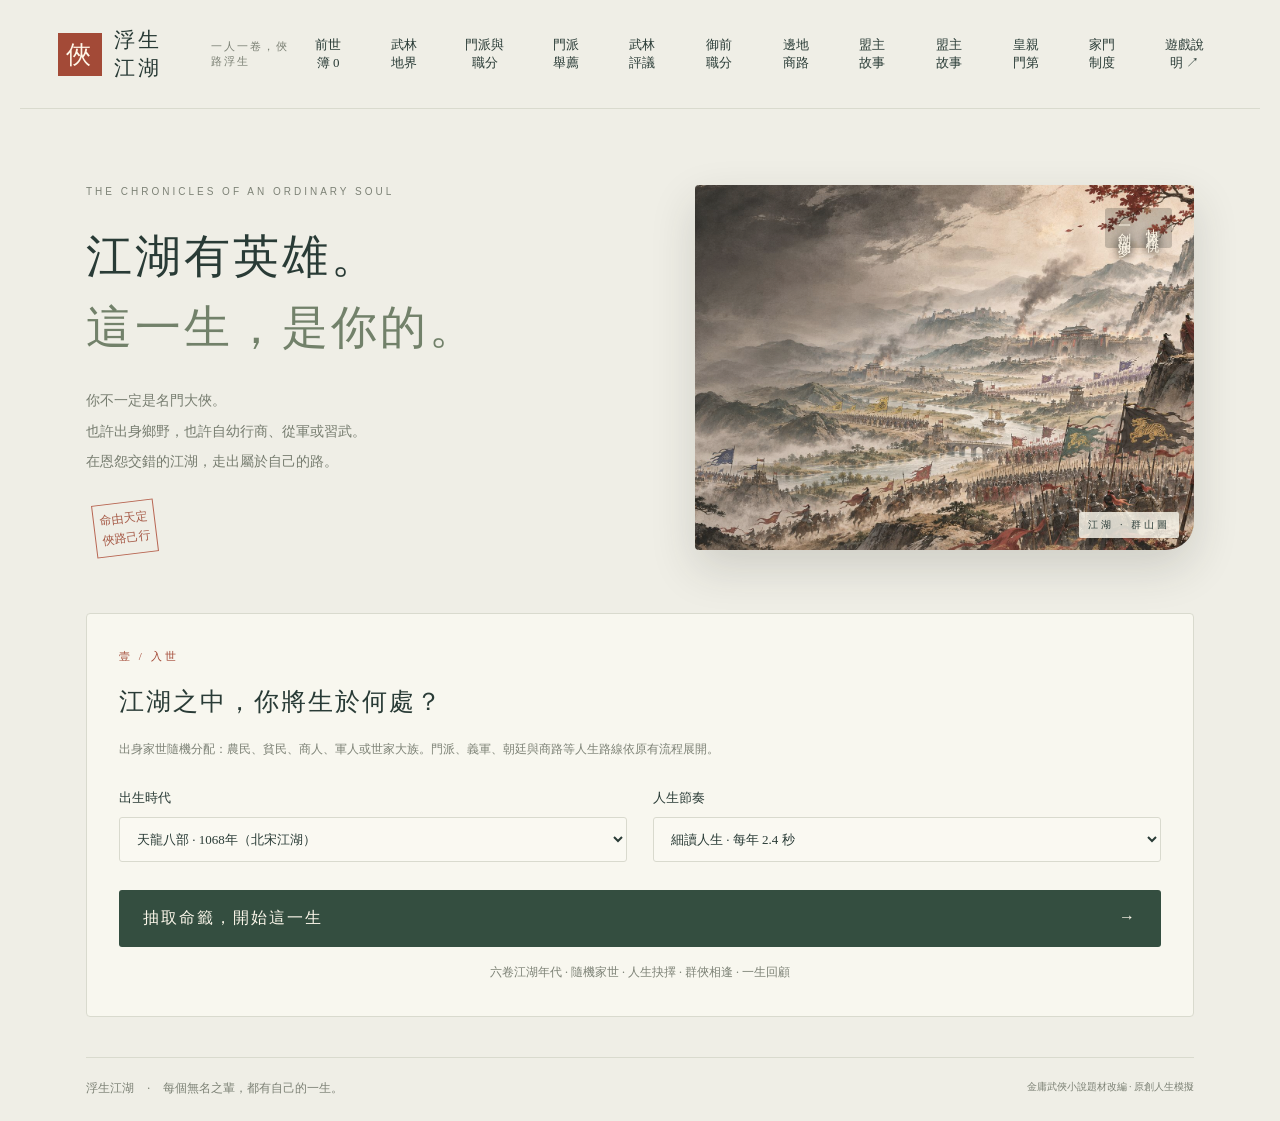
==== commit 78f50374: "Adapt game content to Jin Yong wuxia stories" ====
--- a/index.html
+++ b/index.html
@@ -571,4 +571,194 @@
 
 // 只讓刺客出師與帝王本紀看見錦衣局入口。
 function initialJinyiSetup(){s.jinyi??=null;}
+
+// 在十三歲當年優先完成主線選擇；若同年已有一般事件，先暫存，待路線與門派選完再接續。
+const ROUTE_V2_ANNUAL_PRIORITY=window.annual;window.annual=function(){ROUTE_V2_ANNUAL_PRIORITY();if(!s||s.done||s.age<13||s.routeChosen||s.routeMode)return;if(s.pending?.options?.some(o=>o.selectRoute))return;if(s.pending){s.deferredRouteEvent=s.pending;s.pending=null;}routePicker();render();save();};
+const ROUTE_V2_CHOOSE_DEFERRED=window.choose;window.choose=function(i){const option=s?.pending?.options?.[i],routeChoice=!!option?.selectRoute,sectChoice=!!option?.assassinSect;ROUTE_V2_CHOOSE_DEFERRED(i);if(!s||s.pending||s.done||!s.deferredRouteEvent)return;if(routeChoice&&option.selectRoute==='assassin')return;if(routeChoice||sectChoice){s.pending=s.deferredRouteEvent;delete s.deferredRouteEvent;render();save();}};
+</script><script>'use strict';
+// 題材資料層：保留既有人生引擎、存檔欄位與互動流程，只替換三國世界為金庸群俠的跨書卷架空江湖。
+const JY_BOOKS=[
+ {title:'天龍八部',year:1068,place:'北宋江湖'},
+ {title:'射鵰英雄傳',year:1190,place:'南宋金國'},
+ {title:'神鵰俠侶',year:1235,place:'襄陽風雲'},
+ {title:'倚天屠龍記',year:1350,place:'元末江湖'},
+ {title:'笑傲江湖',year:1500,place:'五嶽紛爭'},
+ {title:'鹿鼎記',year:1670,place:'清初風雲'}
+];
+
+homes.splice(0,homes.length,'南宋臨安','襄陽城','華山山麓','武當山下','江南太湖','西域商道','雁門關外','燕京城郊','大理古城','峨嵋山下');
+const jyFamilyText={
+ 農民:'家中耕種為生，熟悉山野水土與鄉里互助；你自幼體魄漸強，遇事也懂得照應鄰人。',
+ 貧民:'家中清寒，靠零工與鄰里接濟度日；你早早學會察言觀色，在艱難中仍保有闖蕩江湖的可能。',
+ 商人:'家中往來驛道與市集，販售藥材、茶葉或行旅用品；算籌、人脈與各地見聞是你的起點。',
+ 軍人:'家人曾在邊軍、鏢局或地方守備任事；你熟悉隊列、兵器與行旅規矩，武藝根基較佳。',
+ 世家大族:'家族世代讀書、習武並與地方名門往來；你自幼接觸禮法、家傳技藝與江湖人情。'
+};
+for(const f of FAMILIES)if(jyFamilyText[f.name])f.text=jyFamilyText[f.name];
+
+const jyProvinces=[
+ ['中原','洛陽','少林寺','嵩山','開封','汝州','中原古道','龍門石窟'],
+ ['江南','臨安','西湖','嘉興','桃花島','燕子塢','太湖水寨','曼陀山莊'],
+ ['山東','泰山','青州','蓬萊','沂州','泰山腳下'],
+ ['淮揚','揚州','金陵','秦淮河','淮安','長江渡口'],
+ ['河北','滄州','真定','保定','燕京','古北口','金國邊寨','趙州'],
+ ['燕雲','燕京','大都','山海關','關外草原','蒙古大營','長白山'],
+ ['太行','雁門關','五台山','恆山','太行山寨'],
+ ['西域','崑崙山','天山','回疆商道','龜茲','大雪山'],
+ ['終南','終南山','活死人墓','重陽宮','古道客棧','華山北麓'],
+ ['巴蜀','峨嵋山','成都','青城山','樂山','川西山道','劍閣','大渡河','錦城驛站'],
+ ['荊襄','襄陽','武當山','漢水渡口','歸雲莊','樊城','荊山古道','均州','光明頂驛道'],
+ ['江東','蘇州','太湖','君山','莫干山','吳越水路','姑蘇慕容舊居','金華'],
+ ['南海','神龍島','珠江口','佛山','海南渡口','南海商路'],
+ ['海島','舟山海路','桃花外島','台灣渡口','沿海鏢道','南海商路']
+];
+const jyProvinceNames=jyProvinces.map(x=>x[0]);
+const jyNeighborIndexes=[[1,2,4,8],[0,3,9,10,11],[0,4,6],[1,4,11,12],[0,2,3,5,6],[4,6],[4,5,7,8],[6,8,9],[0,6,7,9],[1,7,8,10],[1,3,9,11,12],[1,3,10,12],[3,10,11],[10,12]];
+PROVINCES.forEach((p,i)=>{const old=p.cities;p.name=jyProvinceNames[i]||('江湖地界'+(i+1));p.source='jianghu';p.neighbors=(jyNeighborIndexes[i]||[]).map(n=>jyProvinceNames[n]);p.note='依金庸小說常見地名組成的架空江湖地圖；行政分區與勢力歸屬為遊戲設定。';p.cities=old.map((c,j)=>[c[0],jyProvinces[i][j+1]||`${p.name}山莊${j+1}`,'江湖地界',c[3],p.note]);});
+for(const k of Object.keys(GEO_SOURCES))GEO_SOURCES[k]='https://zh.wikipedia.org/wiki/金庸作品';GEO_SOURCES.jianghu='https://zh.wikipedia.org/wiki/金庸作品';
+CITIES.splice(0,CITIES.length,...PROVINCES.flatMap(p=>p.cities.map(([id,name,county,defense,note=''])=>({id,name,county,province:p.name,defense,note,source:GEO_SOURCES.jianghu}))));
+for(const k of Object.keys(CITY_INDEX))delete CITY_INDEX[k];Object.assign(CITY_INDEX,Object.fromEntries(CITIES.map(c=>[c.id,c])));
+Object.assign(WORLD_FACTIONS,{han:'南宋朝廷',wei:'金國王府',shu:'襄陽義軍',wu:'蒙古汗廷',yuan:'明教',dong:'西域諸派',lu:'獨行俠客',yuanshu:'神龍教',liubiao:'華山派',liuzhang:'丐幫',zhanglu:'全真教',gongsun:'大理段氏',mateng:'西夏王府',shi:'海外俠島',jin:'清廷',local:'地方門派',player:'我方門派'});
+window.cityName=function(city){return city?.name||'江湖驛站'};
+window.baselineOwner=function(city){const n=city.province;if(n==='中原'||n==='江南'||n==='淮揚')return 'han';if(n==='河北'||n==='燕雲')return 'wei';if(n==='荊襄'||n==='巴蜀')return 'shu';if(n==='太行'||n==='西域')return 'wu';if(n==='江東'||n==='山東')return 'yuan';if(n==='終南')return 'zhanglu';return 'local';};
+homes.splice(0,homes.length,...['臨安','襄陽','華山','武當山','姑蘇','崑崙山','雁門關','燕京','大理','峨嵋山']);
+
+const jyCamps={
+ shu:{name:'襄陽義軍／郭靖黃蓉',place:'荊襄襄陽',court:999,end:1273,heirs:['郭靖','郭襄','耶律齊']},
+ wei:{name:'朝廷與金國王府',place:'河北燕京',court:999,end:1234,heirs:['完顏洪烈','完顏康','金國王府主事']},
+ wu:{name:'蒙古汗廷',place:'燕雲蒙古大營',court:999,end:1368,heirs:['成吉思汗','窩闊台','忽必烈']},
+ yuan:{name:'明教',place:'西域光明頂',court:999,end:999,heirs:['張無忌','楊逍','范遙']},
+ yuanshu:{name:'日月神教',place:'中原黑木崖',court:999,end:999,heirs:['任我行','東方不敗','任盈盈']},
+ liubiao:{name:'華山派／五嶽劍派',place:'終南華山',court:999,end:999,heirs:['岳不群','左冷禪','令狐沖']}
+};
+for(const [id,v] of Object.entries(jyCamps))Object.assign(CAMPS[id],v);
+Object.assign(CAMPS.han,{name:'南宋／清廷朝廷',place:'江南臨安',court:999,end:999,heirs:['宋廷主事','康熙','朝廷近侍']});
+window.campName=function(c){return c==='han'?'朝廷':CAMPS[c]?.name||'江湖同道'};
+window.leader=function(c){const rows=CAMPS[c]?.heirs||[];return rows.find(n=>!s?.slain?.includes(n))||rows[0]||'本地掌事'};
+window.campOf=function(f=s?.faction||''){if(f==='han'||/南宋|清廷|朝廷/.test(f))return 'han';for(const [id,row] of Object.entries(CAMPS))if(id!=='han'&&(f===row.name||f.includes(row.name.split(/[／／]/)[0])||row.heirs.some(n=>f.includes(n))))return id;if(/襄陽|郭靖|郭襄|丐幫/.test(f))return 'shu';if(/金國|完顏/.test(f))return 'wei';if(/蒙古|成吉思汗|忽必烈/.test(f))return 'wu';if(/明教|張無忌/.test(f))return 'yuan';if(/日月神教|東方不敗|任我行/.test(f))return 'yuanshu';if(/華山|五嶽|令狐沖|岳不群/.test(f))return 'liubiao';return 'none';};
+
+const jyPeople=[
+ ['喬峰',1060,1090,'西夏','wu','warrior','豪氣磊落、重諾守義；你在邊關相遇，他邀你共查一樁牽動身世的舊案。','《天龍八部》'],['段譽',1060,1090,'大理','wu','lord','談吐溫雅，對武學與世情都抱有好奇，邀你同遊江湖。','《天龍八部》'],['虛竹',1065,1100,'少林寺','liubiao','scholar','行事謙和，偶然顯露深厚內力，仍把功勞歸於機緣。','《天龍八部》'],['王語嫣',1065,1090,'姑蘇','liubiao','scholar','熟知各派武學典故，與你談論招式源流與江湖傳聞。','《天龍八部》'],['慕容復',1060,1090,'姑蘇','liubiao','lord','舉止矜貴，正廣交江湖人物；你能否看清他的志向，尚待相處。','《天龍八部》'],['阿朱',1065,1090,'雁門關','shu','scholar','機敏善解人意，在驛站替人解圍後與你同行一程。','《天龍八部》'],['鳩摩智',1060,1090,'西域','wu','warrior','談吐自負、博學多藝，提出與你切磋一門異域武學。','《天龍八部》'],
+ ['郭靖',1180,1235,'襄陽','shu','lord','性情敦厚而守信，正為襄陽軍民奔走，願聽你談安民與守城之策。','《射鵰英雄傳》《神鵰俠侶》'],['黃蓉',1185,1259,'襄陽','shu','scholar','聰慧機敏，幾句話便看出你處事的長短，邀你共商一件急務。','《射鵰英雄傳》《神鵰俠侶》'],['楊康',1180,1210,'燕京','wei','lord','身處金國王府與江湖身世之間，言行令你難辨其心。','《射鵰英雄傳》'],['穆念慈',1180,1220,'河北','shu','warrior','武藝端正、性情堅毅，正扶助旅途中受困的百姓。','《射鵰英雄傳》'],['黃藥師',1170,1235,'桃花島','liubiao','warrior','行事孤高、才藝廣博，忽然考問你對武林規矩的看法。','《射鵰英雄傳》'],['洪七公',1160,1220,'江南','shu','warrior','爽朗不羈，聞到佳餚便停步，也不忘考校年輕人的俠義心腸。','《射鵰英雄傳》'],['歐陽鋒',1160,1230,'西域','wu','warrior','西域高手來往中原，談笑間邀你辨識一套奇異步法。','《射鵰英雄傳》'],['丘處機',1150,1220,'終南','liubiao','scholar','全真門人重信守諾，與你談論修身、戒律與江湖責任。','《射鵰英雄傳》'],['成吉思汗',1150,1227,'蒙古大營','wu','lord','草原雄主正在召集各方人才；你可旁觀其軍政，也可婉拒招攬。','《射鵰英雄傳》'],
+ ['楊過',1220,1275,'終南','shu','lord','行事不拘一格，對世俗門規自有見解，邀你同行探訪舊友。','《神鵰俠侶》'],['小龍女',1220,1275,'古墓','liubiao','warrior','清冷寡言，出手俐落；你在終南山道遇見她練劍。','《神鵰俠侶》'],['郭襄',1240,1310,'襄陽','shu','warrior','好奇心強、仗義爽朗，正沿途探訪各派與襄陽故人。','《神鵰俠侶》《倚天屠龍記》'],['金輪法王',1220,1275,'西域','wu','warrior','蒙古國師以異域武學聞名，邀你觀摩一場門派論技。','《神鵰俠侶》'],['程英',1230,1290,'江南','shu','scholar','溫婉沉靜，精於琴棋與暗器，與你討論如何化解一場門派爭端。','《神鵰俠侶》'],['陸無雙',1230,1290,'江南','shu','warrior','性子爽利，正追查一件舊日恩怨，邀你幫忙尋訪線索。','《神鵰俠侶》'],
+ ['張無忌',1330,1390,'光明頂','yuan','lord','處事寬厚，身負明教重任，想聽各派對停戰與結盟的看法。','《倚天屠龍記》'],['趙敏',1335,1390,'大都','wei','lord','聰明果決，熟悉朝廷與江湖兩邊規矩，提出一場機鋒交鋒。','《倚天屠龍記》'],['周芷若',1335,1390,'峨嵋山','liubiao','warrior','峨嵋弟子謹守師門，談起屠龍刀與倚天劍時神色凝重。','《倚天屠龍記》'],['殷離',1335,1390,'江南','yuan','warrior','性情倔強，獨自追尋舊人與身世線索。','《倚天屠龍記》'],['小昭',1335,1390,'光明頂','yuan','scholar','聰敏細心，善於察覺各人言語間的保留。','《倚天屠龍記》'],['張三丰',1240,1360,'武當山','liubiao','scholar','武當宗師談吐平和，提醒你武學修為與待人心性同樣重要。','《倚天屠龍記》'],['謝遜',1320,1390,'冰火島','yuan','warrior','金毛獅王沉聲談起舊事與屠龍刀，引你思索仇怨的代價。','《倚天屠龍記》'],['楊逍',1320,1390,'光明頂','yuan','scholar','明教光明左使熟諳教中事務，請你評議一件門內爭執。','《倚天屠龍記》'],
+ ['令狐沖',1480,1530,'華山','liubiao','warrior','豪邁灑脫，愛酒也重情義，請你在一場門派紛爭中暫作公證。','《笑傲江湖》'],['任盈盈',1480,1530,'黑木崖','yuanshu','lord','聰慧而有主見，試探你對正邪門戶與個人恩義的看法。','《笑傲江湖》'],['岳不群',1460,1520,'華山','liubiao','lord','以君子之名廣納門徒，邀你加入華山派並接受考核。','《笑傲江湖》'],['寧中則',1460,1520,'華山','liubiao','待人端正，關心年輕弟子在門派風波中的安危。','《笑傲江湖》'],['左冷禪',1460,1520,'嵩山','liubiao','五嶽盟主正推動合派之議，邀你陳述各派利弊。','《笑傲江湖》'],['東方不敗',1470,1520,'黑木崖','yuanshu','日月神教權勢人物深居簡出，你只在一次密議中見到其身影。','《笑傲江湖》'],['任我行',1460,1520,'黑木崖','yuanshu','重掌神教後召集舊部，談論教中權柄與江湖盟約。','《笑傲江湖》'],
+ ['韋小寶',1650,1690,'揚州','han','lord','出身市井，機靈善應變，正奉差往返宮廷與江湖之間。','《鹿鼎記》'],['康熙',1650,1700,'北京','han','lord','年輕皇帝召見各方人士，詢問江湖門派與朝廷之間如何相安。','《鹿鼎記》'],['陳近南',1630,1690,'台灣','shu','scholar','天地會總舵主重義守信，邀你協助傳遞一封關係盟友安危的密信。','《鹿鼎記》'],['雙兒',1650,1690,'江南','shu','warrior','忠誠細心，護送同伴途經驛站，主動查看你的傷勢。','《鹿鼎記》'],['阿珂',1650,1690,'北京','wei','warrior','容貌出眾且心事難測，正被捲入宮廷與江湖的雙重糾葛。','《鹿鼎記》'],['建寧公主',1650,1690,'北京','han','lord','宮中公主任性好奇，對江湖人的行事方式很感興趣。','《鹿鼎記》'],['鰲拜',1620,1669,'北京','han','warrior','權臣正在清點朝中與禁衛力量，邀你接受一次近身侍衛考校。','《鹿鼎記》'],['洪安通',1620,1690,'神龍島','yuanshu','lord','神龍教主廣收門徒，教中戒律森嚴，任何承諾都須謹慎。','《鹿鼎記》']
+].map(([name,from,to,region,camp,kind,trait,ref])=>({name,from,to,region,camp,kind,trait,ref}));
+PEOPLE.splice(0,PEOPLE.length,...jyPeople);
+
+for(const k of Object.keys(events))delete events[k];
+Object.assign(events,{
+ 1068:['雁門舊案','北地邊關傳來一樁牽動遼宋與武林的舊案，江湖人開始追尋當年的真相。','《天龍八部》','雁門關'],
+ 1075:['聚賢莊風波','各路人物因舊怨聚集，聚賢莊的邀約使武林中人重新思量恩義與立場。','《天龍八部》','聚賢莊'],
+ 1080:['少林寺英雄會','少林寺召集武林同道查明江湖傳聞；你可協助調停，也可專注自家門派。','《天龍八部》','少林'],
+ 1190:['江南群俠會','南宋、金國與草原勢力交會，江南各派議論守土、行俠與個人恩仇。','《射鵰英雄傳》','群俠'],
+ 1200:['華山論劍','各派高手齊聚華山論武，江湖名聲與武學傳承再度成為眾人焦點。','《射鵰英雄傳》','華山論劍'],
+ 1219:['草原遠征','蒙古軍威遠播，邊地商路與百姓生計受到影響；各方都在衡量下一步。','《射鵰英雄傳》','蒙古'],
+ 1235:['古墓重逢','終南山一帶傳出古墓派與全真門人的消息，年輕俠士開始踏入新的恩怨。','《神鵰俠侶》','古墓'],
+ 1259:['襄陽告急','襄陽守城軍民需要藥材、糧草與援手；江湖人物各以自己的方式相助。','《神鵰俠侶》','襄陽'],
+ 1273:['襄陽風雲','襄陽戰局牽動無數人的去留。你可以守護百姓、護送家眷，或設法保存門派傳承。','《神鵰俠侶》','襄陽'],
+ 1350:['明教舉事','元末地方動盪，明教與各地義軍尋找盟友；你面對的是信念、民生與江湖規矩。','《倚天屠龍記》','明教'],
+ 1356:['光明頂議盟','各派對明教的成見與新盟約同時浮現，少林、武當與峨嵋的態度各不相同。','《倚天屠龍記》','光明頂'],
+ 1360:['六大派下山','六大派行動引起江湖震盪，你可調停衝突、保護同門，或尋找事件背後的線索。','《倚天屠龍記》','六大派'],
+ 1368:['新朝初立','元末戰亂漸歇，新朝秩序初定。昔日義軍、門派與百姓都要尋找新的相處方式。','《倚天屠龍記》','新朝'],
+ 1500:['五嶽並派之議','五嶽劍派就盟主與合派展開爭論，門中聲望、師徒情分與武林規矩彼此牽連。','《笑傲江湖》','五嶽'],
+ 1508:['華山門中風波','華山派內部傳出武學與師承爭議，各派探問真相，你可能被邀作證或調停。','《笑傲江湖》','華山'],
+ 1515:['黑木崖易主','日月神教權力更迭的消息傳入中原，江湖人物各自判斷應否介入。','《笑傲江湖》','黑木崖'],
+ 1670:['天地會密約','清初朝廷與反清復明組織暗中角力，市井出身的俠客也可能左右局勢。','《鹿鼎記》','天地會'],
+ 1673:['三藩風起','地方藩王起兵，朝廷、天地會與江湖門派各有盤算，百姓又將承受戰事。','《鹿鼎記》','清初'],
+ 1680:['神龍島風波','神龍教與朝廷、天地會的人事糾葛浮上檯面，一封密信足以改變各方信任。','《鹿鼎記》','神龍教']
+});
+
+for(const key of Object.keys(ROUTES))delete ROUTES[key];
+Object.assign(ROUTES,{
+ shu:{1190:['襄陽招賢','郭靖與黃蓉招募有志之士協助守城與安民。你可參與籌糧、護送或武林聯絡。','《射鵰英雄傳》'],1235:['神鵰俠侶','楊過與小龍女的行蹤傳入襄陽，郭靖一家協調各派支援。','《神鵰俠侶》'],1259:['襄陽守備','襄陽城外局勢緊迫，你在守城、疏散百姓與保存門派典籍間安排人手。','《神鵰俠侶》'],1273:['守城之責','守城與護民成為首務；無論江湖名聲如何，百姓安危都在眼前。','《神鵰俠侶》']},
+ wei:{1190:['金國王府','金國王府招募幕僚與護衛，朝廷差遣與江湖恩怨時常交錯。','《射鵰英雄傳》'],1234:['金國覆亡','金國勢力瓦解，舊部各尋出路；你可以辭職歸隱，或護送無辜之人離開。','《射鵰英雄傳》'],1350:['大都密議','朝廷與江湖勢力互探底細，你可在差事、密報與個人信義間作決定。','《倚天屠龍記》'],1670:['御前任事','宮中召集侍衛與近臣處理急務，你的選擇將影響朝廷和江湖的互信。','《鹿鼎記》']},
+ wu:{1190:['草原汗廷','草原勢力擴張，軍中與商道都需要熟悉中原情勢的人才。','《射鵰英雄傳》'],1219:['西征消息','遠征改變商路與部族關係，你可傳遞和議、安置百姓或留在軍中。','《射鵰英雄傳》'],1259:['汗廷議南','蒙古大軍圍繞襄陽部署，將領、使者與地方人物各有不同主張。','《神鵰俠侶》'],1350:['元廷風波','元末各地起事，朝廷召集人才維持秩序，你可選擇忠於任職之地或另尋出路。','《倚天屠龍記》']},
+ yuan:{1350:['明教延攬','明教廣納各地志士，教中重整堂口並與地方義軍協議。','《倚天屠龍記》'],1356:['光明頂盟議','各派代表登上光明頂，信任與成見交纏。你能否促成停戰，取決於過往行事。','《倚天屠龍記》'],1360:['護送同道','各派下山行動引起衝突，你受命保護同道與沿途百姓。','《倚天屠龍記》'],1368:['新朝後的江湖','朝代更替後，明教與地方門派重新安排彼此關係。','《倚天屠龍記》']},
+ yuanshu:{1500:['黑木崖召見','日月神教召集堂主與護法，教中權力更迭使每個人都需表明去留。','《笑傲江湖》'],1508:['五嶽爭端','五嶽劍派的盟約牽動日月神教各堂口，你受命探明各方真正意圖。','《笑傲江湖》'],1515:['教主更替','教主之位易手，舊部與新任人物重新協商規矩。','《笑傲江湖》']},
+ liubiao:{1500:['華山弟子','華山派重訂門規與傳承次序，你要在同門情義和自身見解間取捨。','《笑傲江湖》'],1508:['五嶽會盟','五嶽劍派會盟商討合派，你的投票或進言可能改變門派格局。','《笑傲江湖》'],1670:['清廷與天地會','江湖門派被捲入朝廷與天地會的衝突，保護同門或避免牽連百姓成為難題。','《鹿鼎記》']},
+ han:{1670:['宮廷與市井','宮廷急務落在近侍與往來人物身上；市井機敏有時比官階更能化解危局。','《鹿鼎記》']}
+});
+
+PLAYER_ROUTE_META.rebellion=['自立門派／武林盟主','延攬群豪、拓展地盤、立下盟約並守護一方'];
+PLAYER_ROUTE_META.eunuch=['內廷近侍','御前差事、宮廷人脈與護衛職務'];
+PLAYER_ROUTE_META.scholar=['謀士／掌門文職','門派舉薦、武林評議與謀略考核'];
+PLAYER_ROUTE_META.warrior=['俠客／武將','拜師習武、護送護民、江湖名望與門派晉階'];
+PLAYER_ROUTE_META.merchant=['行商','藥材鏢局、茶馬商路、行會與資產經營'];
+PLAYER_ROUTE_META.assassin=['刺客','門派修習、刺探消息、護送與高風險委託'];
+STAGES.splice(0,STAGES.length,'','建立據點','延攬群豪','自立為盟','掌領武林');
+IMPERIAL_COUNTRIES.splice(0,IMPERIAL_COUNTRIES.length,['宋','南宋朝廷'],['金','金國王府'],['蒙古','蒙古汗廷'],['明教','明教義軍'],['天地會','天地會（架空盟號）'],['新盟','新盟（原創旗號）']);
+IMPERIAL_ERAS.splice(0,IMPERIAL_ERAS.length,...JY_BOOKS.map(b=>[b.title,b.place]));
+IMPERIAL_ERAS.push(['江湖元年','原創江湖紀年'],['盟約年','群雄共議紀年'],['承平年','地方安定紀年']);
+JINYI_CAMPS.splice(0,JINYI_CAMPS.length,['wei','朝廷御前司'],['shu','襄陽義軍護衛'],['wu','蒙古汗廷侍衛'],['yuan','明教護法堂'],['yuanshu','日月神教密堂']);
+JINYI_OFFICES.splice(0,JINYI_OFFICES.length,'總管','副總管','掌令','護法','堂主','香主','旗主','執事','親衛','門下校尉');
+ASSASSIN_SECTS.forEach((x,i)=>{x.style=[
+ '武當門人以沉靜守正、內外兼修為訓練方向，參照金庸武俠世界對武當一脈的原創概述。',
+ '峨嵋門人重視劍術、門規與同門責任，參照金庸武俠世界的峨嵋派設定。',
+ '華山門人研習劍法與門內傳承，並須面對師承、名望與同門歧見。',
+ '泰山門人遵循五嶽門規，以長劍、身法和師門考校累積本領。'
+ ][i]||x.style;});
+
+EUNUCH_OFFICES.splice(0,EUNUCH_OFFICES.length,['內廷學徒','熟悉宮中禮制、文移與日常差遣'],['帶刀侍衛','護衛宮門、隨行巡查與傳召'],['御前執事','協理御前事務並核對詔令'],['內廷掌事','管理一處宮門、庫房或值宿班次'],['近侍副統領','協調侍衛與內廷往來'],['近侍總管','主管宮中差遣與人事'],['御前掌令','承辦機密文書並按旨傳達'],['內廷統領','統攝御前近侍與禁衛值守']);
+PALACE_DATA.title='武俠小說中的宮廷近侍與御前侍衛';PALACE_DATA.note='此為沿用原有內廷職涯機制的架空近侍職級，不把明代宦官制度移植到金庸小說世界。';PALACE_DATA.source='https://zh.wikipedia.org/wiki/金庸作品';
+OFFICE_DATA.source='https://zh.wikipedia.org/wiki/金庸作品';OFFICE_DATA.edition='金庸武俠作品角色、門派與職分的遊戲改編';OFFICE_DATA.chapters=0;OFFICE_DATA.note='本庫將小說中常見門派與職分整理為遊戲職階，內容為原創摘要，不引用小說原文，也不宣稱各書人物同時代。';
+OFFICE_DATA.offices.splice(0,OFFICE_DATA.offices.length,...[
+ ['丐幫幫主','江湖領袖',4],['武林盟主','江湖領袖',4],['掌門','門派職分',4],['副掌門','門派職分',3],['總舵主','門派職分',4],['長老','門派職分',3],['護法','門派職分',3],['堂主','門派職分',2],['香主','門派職分',1],['舵主','門派職分',2],['旗主','門派職分',2],['首座','門派職分',3],['峰主','門派職分',3],['教主','門派職分',4],['光明左使','門派職分',3],['光明右使','門派職分',3],['散人','江湖身份',2],['壇主','門派職分',2],['掌棒龍頭','門派職分',3],['掌鉢龍頭','門派職分',3],
+ ['御前侍衛統領','宮廷職分',4],['侍衛副統領','宮廷職分',3],['御前侍衛','宮廷職分',2],['帶刀侍衛','宮廷職分',1],['內廷總管','宮廷職分',3],['宮門校尉','宮廷職分',1],['樞密使','朝廷職分',4],['樞密副使','朝廷職分',3],['知府','地方職分',2],['總兵','武職',3],['將軍','武職',3],['副將','武職',2],['都統','武職',3],['巡檢','地方職分',1],
+ ['大俠','江湖名望',4],['俠客','江湖身份',2],['少俠','江湖身份',1],['隱士','江湖身份',2],['鏢頭','行旅職分',2],['鏢師','行旅職分',1],['名醫','江湖職分',3],['神醫','江湖職分',4],['鑄劍師','江湖職分',3],['藥師','江湖職分',2],['說書人','江湖職分',1],['密探','特殊職分',2],['盟中議事','江湖職分',2],['皇帝','君位',4],['王爺','爵位',3],['公主駙馬','皇親職分',2]
+ ].map((x,i)=>{const name=x[0],category=['丞相','太尉','司徒','尚書令','樞密使','樞密副使','內廷總管','盟中議事'].includes(name)?'中央文官':['知府','巡檢'].includes(name)?'地方官':['皇帝','王爺','公主駙馬'].includes(name)?'爵位與君位':['御前侍衛統領','侍衛副統領','御前侍衛','帶刀侍衛','宮門校尉','總兵','將軍','副將','都統','大將軍','征東將軍'].includes(name)?'武官':'武官';return {id:'jianghu-office-'+i,name,category,tier:x[2],camps:['shu','wei','wu','yuan','yuanshu','liubiao'],playable:!['江湖名望','江湖身份','爵位','君位'].includes(x[1]),refs:[],evidence:{chapter:0,context:'依金庸武俠作品中的門派、江湖與朝廷職分作原創遊戲整理。'}};}));
+for(const row of SELECTION_DATA.systems)row.basis='以門派舉薦、師門聲望、武學修習與行俠紀錄綜合評議；此為架空遊戲規則。';
+SELECTION_DATA.title='門派舉薦與武林評議';SELECTION_DATA.source='https://zh.wikipedia.org/wiki/金庸作品';SELECTION_DATA.note='保留原有資格、評議與年度考核引擎，改以門派舉薦、武學見聞與江湖聲望呈現，不沿用漢代察舉或曹魏九品制度。';
+NINE_RANK_DATA.name='武林九等品評';NINE_RANK_DATA.introduced='架空設定';NINE_RANK_DATA.proposer='各派評議人';NINE_RANK_DATA.historicalScope='金庸小說題材改編';NINE_RANK_DATA.sources=[{title:'金庸作品概覽',url:'https://zh.wikipedia.org/wiki/金庸作品',passage:'各書分屬不同時代與江湖脈絡，本遊戲將其改編為選擇式人生故事。'}];NINE_RANK_DATA.notes=['九等只代表本局門派評議，與人物品格無關。','門派評議、師門推薦與三年考核為沿用原引擎的架空規則。'];
+ROYAL_TITLE_DATA.splice(0,ROYAL_TITLE_DATA.length,...[
+ {id:'盟主',title:'武林盟主',story:'各派推舉你主持盟約，承擔調停門戶紛爭與保護百姓的責任。',source:'https://zh.wikipedia.org/wiki/金庸作品',book:'江湖原創支線',effect:{support:3,legitimacy:5}},
+ {id:'天下盟',title:'天下盟主',story:'你整合多方門派與義軍，需以盟約取得信任；名號並不等於眾人真心歸附。',source:'https://zh.wikipedia.org/wiki/金庸作品',book:'江湖原創支線',effect:{troops:60,pressure:8}},
+ {id:'護國',title:'護國大俠',story:'你以守護百姓與調停戰事聞名，眾人推舉你承擔更大的責任。',source:'https://zh.wikipedia.org/wiki/金庸作品',book:'江湖原創支線',effect:{support:8}},
+ {id:'盟約',title:'群俠共主',story:'群豪推舉你主持各派盟約，仍須逐年處理門派利益與地方民生。',source:'https://zh.wikipedia.org/wiki/金庸作品',book:'江湖原創支線',effect:{legitimacy:4,support:4}}
+]);
+
+const jyTextMap=[
+ ['此架空官署依明代錦衣衛職級融合設計，掌巡察、宿衛與案件覆核；三國史實並無此制。','御前司與各門派密堂的職級為本作跨書卷架空設定。'],['明代錦衣衛官署層級','宮廷御前侍衛與門派密堂職級'],['明代錦衣衛職級','御前侍衛與門派密堂職級'],['三國史實並無此制','各書設定未曾並列此制'],['《三國演義》','金庸武俠小說'],['三國演義','金庸武俠小說'],['三國志','金庸作品'],['《後漢書》','金庸作品'],['後漢書','金庸作品'],['浮生三國','浮生江湖'],['三國','江湖'],['漢末','南宋至清初'],['漢室','朝廷'],['漢廷','朝廷'],['黃巾之亂','明教舉事'],['黃巾軍','義軍'],['孝廉／明經','門派舉薦'],['九品中正','武林評議'],['九品官人制','武林九等品評'],['察舉','門派舉薦'],['明經','武學與經義'],['曹操／曹魏','金國王府'],['劉備／蜀漢','襄陽義軍'],['孫氏／東吳','蒙古汗廷'],['袁紹／河北','明教'],['袁術／淮南','日月神教'],['劉表／荊州','華山派'],['曹操','金國王府'],['劉備','郭靖'],['孫權','張無忌'],['袁紹','張三丰'],['劉表','岳不群'],['諸葛亮','黃蓉'],['關羽','喬峰'],['張飛','郭靖'],['孫權胞妹','江湖女俠'],['蜀漢','襄陽義軍'],['曹魏','金國王府'],['東吳','蒙古汗廷'],['起義','結盟舉事'],['揭竿起義','結盟舉事'],['攻佔城池','爭奪據點'],['攻城','爭奪地界'],['州刺史轄區','江湖地界'],['州郡城圖','武林地界'],['州郡','江湖地界'],['州區','江湖地界'],['城池','據點'],['帝王本紀','盟主傳記'],['皇帝','朝廷君主'],['稱帝','掌領天下盟'],['登基帝位','掌領天下盟'],['皇后','盟主夫人'],['太子','繼承人'],['後宮','內廷'],['下詔','發出盟主令'],['朕','本盟主'],['錦衣局','御前司'],['錦衣衛','御前侍衛'],['明制架空','武俠架空'],['明代','清初或架空朝代'],['太守','地界主事'],['刺史','地方守將'],['將軍','俠士統領'],['文臣','謀士'],['武將','俠客'],['宦官','內廷近侍'],['內廷宦官','宮廷近侍'],['駙馬','皇親伴侶'],['天下是英雄的','江湖有群俠'],['亂世','江湖風雲'],['演義','小說'],['三國時期','金庸小說各時代'],['《三國志》卷','金庸作品中的人物傳記']
+];
+function jyText(value){let out=String(value??'');for(const [a,b] of jyTextMap)out=out.split(a).join(b);return out;}
+const jyOldDecision=window.decision;window.decision=function(title,text,options){jyOldDecision(jyText(title),jyText(text),(options||[]).map(o=>({...o,label:jyText(o.label),hint:jyText(o.hint),result:jyText(o.result),failure:jyText(o.failure)})));};
+const jyOldLog=window.log;window.log=function(text,tag,year){jyOldLog(jyText(text),jyText(tag),year);};
+const jyOldModal=window.modal;window.modal=function(html){const attrs=[];let safe=String(html).replace(/(?:href|src)="[^"]*"/g,x=>{attrs.push(x);return `__JY_ATTR_${attrs.length-1}__`});safe=jyText(safe);safe=safe.replace(/__JY_ATTR_(\d+)__/g,(_,i)=>attrs[+i]);jyOldModal(safe);};
+window.routePicker=function(){if(!s||s.age<13||s.pending||s.done||s.routeMode)return false;decision('十三歲 · 選擇江湖門路','十二歲以前，你以孩童身分生活，接受家人、鄉里、師門與江湖風雲的影響。年滿十三歲後，才選擇此生的六條主要門路。',Object.entries(PLAYER_ROUTE_META).filter(([id])=>id!=='eunuch'||s.sex==='男').map(([id,[name,desc]])=>({label:name,hint:desc,selectRoute:id,result:'你選擇以「'+name+'」行走江湖。'})));return true;};
+window.encounter=function(){migrate();const candidates=eligiblePeople();if(!candidates.length){travelOpportunity();return}const p=pick(candidates);s.lastEncounter=s.year;const old=friendship(p.name),success=Math.min(.92,.4+(p.kind==='warrior'?s.force:s.wit)/200+s.bond/400);let opts=[{label:old?'再敘舊誼':'上前結識',hint:'結交同道 · 人緣 +3 · '+(p.kind==='warrior'?'武藝':'才學')+' +4',effect:{bond:3,[p.kind==='warrior'?'force':'wit']:4},relation:{name:p.name,value:18},meet:p.name,result:'你與'+p.name+(old?'重逢，談起往事與眼前江湖。':'交換姓名，從此不再只是聽聞其名。')},{label:p.kind==='warrior'?'以武藝求教':'談論江湖見聞',hint:'成功率 '+Math.round(success*100)+'% · 成則關係 +28、聲望 +5；未成仍可互勉',chance:success,effect:{fame:5},relation:{name:p.name,value:28},failRelation:{name:p.name,value:5},meet:p.name,result:p.name+'認可你的心志，約定來日再會。',failure:'你的見識尚淺，'+p.name+'仍勉勵你繼續磨礪。'},{label:'拱手道別',hint:'人緣 +2',effect:{bond:2},result:'你拱手告辭。江湖廣闊，不必強求同行。'}];if(p.kind==='lord')opts.splice(1,0,{label:'接受招攬，加入'+campName(p.camp),hint:'成功率 '+Math.round(success*100)+'% · 成則加入門派、義軍或朝廷陣營',chance:success,effect:{fame:8,money:8},relation:{name:p.name,value:25},meet:p.name,set:{faction:campName(p.camp),role:s.force>s.wit?'門下校尉':'幕府參議',rank:1,location:p.region},failRelation:{name:p.name,value:6},result:p.name+'邀你留在其麾下。你從此加入'+campName(p.camp)+'，承擔新的責任。',failure:'此番尚未獲正式接納，但你已留下姓名。'});decision('江湖偶遇 · '+p.name,p.trait+'（人物與作品脈絡供改編參照；本次相遇和後續均為原創支線。）',opts);};
+window.officeLibrary=function(){pause();const rows=OFFICE_DATA.offices;modal('<h2>門派、江湖與朝廷職分</h2><p>此資料庫保留原有搜尋與階級欄位，改列金庸武俠世界常見門派職分、江湖身份與宮廷職務。不同小說的角色未必同時代；本遊戲將各書人物編入可選的架空江湖。</p><label>搜尋職分<input id="office-search" placeholder="例如：掌門、長老、御前侍衛"></label><label>類別<select id="office-category"><option value="">所有類別</option>'+[...new Set(rows.map(o=>o.category))].map(v=>'<option>'+v+'</option>').join('')+'</select></label><div id="office-results"></div>');const refresh=()=>{const q=$('office-search').value.trim(),c=$('office-category').value,rs=rows.filter(o=>o.name.includes(q)&&(!c||o.category===c));$('office-results').innerHTML='<p>共 '+rs.length+' 項</p>'+rs.map(o=>'<article class="peer"><strong>'+o.name+'</strong> · '+o.category+'<small>遊戲 '+o.tier+' 階 · '+(o.playable?'可任職':'名望／特殊身份')+'</small><p>'+o.evidence.context+'</p></article>').join('')};$('office-search').oninput=refresh;$('office-category').onchange=refresh;refresh();};
+window.sovereignLibrary=function(){modal('<h2>盟主與江湖權力故事</h2><p>本路線借用金庸小說中門派興衰、盟主推舉、朝廷與江湖交涉等題材，所有人物關係、盟約、任免及戰局皆為玩家主導的原創支線。各部小說原本分屬不同時代，本遊戲採群俠並世的架空編年。</p><p>你可以延攬群豪、治理據點、談判、結盟、冊立繼承人或解散勢力；稱號、盟約與後果都會記入本局浮生錄。</p>');};
+window.geographyLibrary=function(){if(!s){modal('<h2>武林地界圖</h2><p>請先開始人生。地圖以江湖地界、名山門派、城鎮與商路組成，地名來自金庸作品意象並經遊戲改編；歸屬和守備均為架空玩法。</p>');return}polityMigrate();const reachable=new Set(frontierCities().map(c=>c.id));modal('<h2>武林地界圖</h2><p>保留既有地圖、攻防與據點資料結構，將州郡城池呈現改為江湖地界、門派名山與行旅節點。攻防歸屬為架空世界設定。</p><label>篩選地界<select id="geo-province"><option value="">全部地界</option>'+PROVINCES.map(p=>'<option>'+p.name+'</option>').join('')+'</select></label><label>篩選勢力<select id="geo-status"><option value="">全部據點</option><option value="owned">我方據點</option><option value="reachable">可爭取據點</option></select></label><div id="geo-results"></div>');const refresh=()=>{const p=$('geo-province').value,status=$('geo-status').value,rows=CITIES.filter(c=>(!p||c.province===p)&&(!status||(status==='owned'?cityOwner(c)==='player':reachable.has(c.id))));$('geo-results').innerHTML='<p>共 '+rows.length+' 個據點 · 江湖紀年 '+s.year+'</p>'+rows.map(c=>'<article class="city-card '+(cityOwner(c)==='player'?'owned':'')+'"><strong>'+cityName(c)+(s.revolt?.capital===c.id?' · 根據地':'')+'</strong><small>'+c.province+' · '+c.county+'<br>'+WORLD_FACTIONS[cityOwner(c)]+' · 守備 '+c.defense+(reachable.has(c.id)?' · 可爭取':'')+'</small><p>'+c.note+'</p></article>').join('')};$('geo-province').onchange=refresh;$('geo-status').onchange=refresh;refresh();};
+window.eligiblePeople=function(){return PEOPLE.filter(p=>s.year>=p.from&&s.year<=p.to&&!s.slain.includes(p.name)&&(s.service||s.royalRoute?p.camp===routeCamp():true));};
+const jyOffices=$('offices');if(jyOffices)jyOffices.onclick=()=>officeLibrary();const jyGeoButton=$('geography');if(jyGeoButton)jyGeoButton.onclick=()=>geographyLibrary();const jyDynastyButton=$('dynasty-library');if(jyDynastyButton)jyDynastyButton.onclick=()=>modal('<h2>江湖人物與故事脈絡</h2><p>遊戲融合六部金庸武俠小說的時代氛圍與人物題材，並以原創事件呈現。每個故事抉擇都會依玩家所選勢力、角色存活、聲望與門派關係改變。</p><p>《天龍八部》取北宋多族群江湖，《射鵰英雄傳》《神鵰俠侶》取南宋與襄陽風雲，《倚天屠龍記》取元末明教與六大派，《笑傲江湖》取五嶽劍派門戶紛爭，《鹿鼎記》取清初宮廷與江湖往來。跨書相遇為本遊戲架空安排。</p>');const jyPowerButton=document.querySelector('#sovereign-library');if(jyPowerButton)jyPowerButton.onclick=()=>sovereignLibrary();
+
+
+function jyStatic(){
+ document.title='浮生江湖 · 金庸武俠人生';document.documentElement.lang='zh-Hant';
+ const set=(id,value)=>{const e=$(id);if(e)e.textContent=value};
+ set('geography','武林地界');set('offices','門派與職分');set('selection-library','門派舉薦');set('nine-library','武林評議');set('palace-library','御前職分');set('frontier-library','邊地商路');set('sovereign-library','盟主故事');set('kinship-library','皇親門第');set('household-guide','家門制度');set('dynasty-library','人物與江湖典故');set('route-action',s?.routeMode?'門路：'+(PLAYER_ROUTE_META[s.routeMode]?.[0]||s.routeMode):'選擇江湖門路');set('jinyi-action',s?.jinyi?'御前司 · '+(s.jinyi.office||'設置'):'御前司');
+ const brand=document.querySelector('.brand');if(brand)brand.innerHTML='<b>俠</b> 浮生江湖 <small>一人一卷，俠路浮生</small>';
+ const h=document.querySelector('.intro h1');if(h)h.innerHTML='江湖有英雄。<br><em>這一生，是你的。</em>';
+ const p=document.querySelector('.intro p');if(p)p.innerHTML='你不一定是名門大俠。<br>也許出身鄉野，也許自幼行商、從軍或習武。<br>在恩怨交錯的江湖，走出屬於自己的路。';
+ const seal=document.querySelector('.seal');if(seal)seal.innerHTML='命由天定<br>俠路己行';const poem=document.querySelector('.poem');if(poem)poem.innerHTML='快意恩仇<br>一劍江湖夢';const boat=document.querySelector('.boat');if(boat)boat.textContent='⚔';const label=document.querySelector('.land-label');if(label)label.textContent='江湖 · 群山圖';
+ const title=document.querySelector('#setup .section-title h2');if(title)title.textContent='江湖之中，你將生於何處？';const desc=document.querySelector('#setup .section-title p');if(desc)desc.textContent='出身家世隨機分配：農民、貧民、商人、軍人或世家大族。門派、義軍、朝廷與商路等人生路線依原有流程展開。';
+ document.querySelectorAll('#sovereign-library').forEach(e=>e.textContent='盟主故事');
+ const focus=$('focus');if(focus){for(const [value,label] of [['wit','研讀武學 · 參詳招式'],['money','行商營生 · 積攢旅資'],['bond','結交同道 · 聽聞江湖']]){const option=focus.querySelector('option[value="'+value+'"]');if(option)option.textContent=label;}}
+ const era=$('era');if(era)era.innerHTML=JY_BOOKS.map(b=>'<option value="'+b.year+'">'+b.title+' · '+b.year+'年（'+b.place+'）</option>').join('');const birth=$('birth');if(birth)birth.innerHTML='抽取命籤，開始這一生 <span>→</span>';const note=document.querySelector('#setup .note');if(note)note.textContent='六卷江湖年代 · 隨機家世 · 人生抉擇 · 群俠相逢 · 一生回顧';
+ const footer=document.querySelector('footer');if(footer)footer.innerHTML='<span>浮生江湖 <i>·</i> 每個無名之輩，都有自己的一生。</span><small>金庸武俠小說題材改編 · 原創人生模擬</small>';
+ const readModal=(title,body)=>modal('<h2>'+title+'</h2>'+body);
+ $('about').onclick=()=>readModal('關於這一卷江湖人生','<p>保留原有出生、家世、六條門路、年度選擇、偶遇人物、家門、組織經營與續世架構。內容改編為金庸武俠小說題材，可選六種故事年代，遇見各書人物並參與重新創作的江湖支線。</p><p>《天龍八部》《射鵰英雄傳》《神鵰俠侶》《倚天屠龍記》《笑傲江湖》《鹿鼎記》原本分屬不同時代；本作採「群俠並世」架空編年。人物對話與事件重新撰寫，不照錄小說段落。</p><p><a href="https://www.ylib.com/activity/catalogue_sales/2022catalogue.pdf" target="_blank" rel="noopener">遠流《金庸作品集》書目 ↗</a></p><p>存檔仍保存在此瀏覽器；原有資料欄位保留。</p>');
+ $('offices').onclick=()=>officeLibrary();$('geography').onclick=()=>geographyLibrary();
+ $('selection-library').onclick=()=>readModal('門派舉薦與武林評議','<p>門派依師門聲望、武學修習、行俠紀錄與同道推薦考量人才；本遊戲保留原有資格和考課流程，改以江湖門路呈現。</p>');
+ $('nine-library').onclick=()=>readModal('武林九等品評','<p>九等是本局門派評議的遊戲分級，用於影響任職、推薦與升遷機會，不代表人物品格。</p>');
+ $('palace-library').onclick=()=>readModal('御前職分','<p>此路線改為宮廷近侍、御前侍衛與傳令職務，內容是跨書卷的架空安排。</p>');
+ $('frontier-library').onclick=()=>readModal('邊地與商路','<p>北地關隘、草原商道、西域驛站與沿海航線提供出使、互市、護送與結盟故事。</p>');
+ $('kinship-library').onclick=()=>readModal('皇親與門第','<p>保留婚配、家門與續世機制；皇親關係改以金庸小說中朝廷、王府與江湖人物往來為題材。</p>');
+ $('dynasty-library').onclick=()=>readModal('江湖人物與故事脈絡','<p>六部作品分取北宋、南宋、元末、明與清初背景，跨書相遇屬架空編年。每段支線依玩家勢力、人物存活、聲望與門派關係改變。</p>');
+ const power=document.querySelector('#sovereign-library');if(power)power.onclick=()=>sovereignLibrary();
+}
+const jyTextNodes=root=>{if(!root)return;const walker=document.createTreeWalker(root,NodeFilter.SHOW_TEXT);const nodes=[];while(walker.nextNode())nodes.push(walker.currentNode);for(const node of nodes){const next=jyText(node.nodeValue);if(next!==node.nodeValue)node.nodeValue=next;}};
+ const jyOldRender=window.render;window.render=function(){jyOldRender();jyStatic();if(s&&!s.done)$('year').textContent='江湖紀年 '+s.year;const connectionTitle=$('connections')?.querySelector('h3');if(connectionTitle)connectionTitle.textContent='群俠相逢';const profileNote=$('profile-notes');if(profileNote)profileNote.textContent='幼年成長抉擇與能力保留；六歲後今年重心生效。成年後可在行旅、門派與宴席結識各路群俠。';jyTextNodes(document.body);};
+jyStatic();
 </script></body></html>
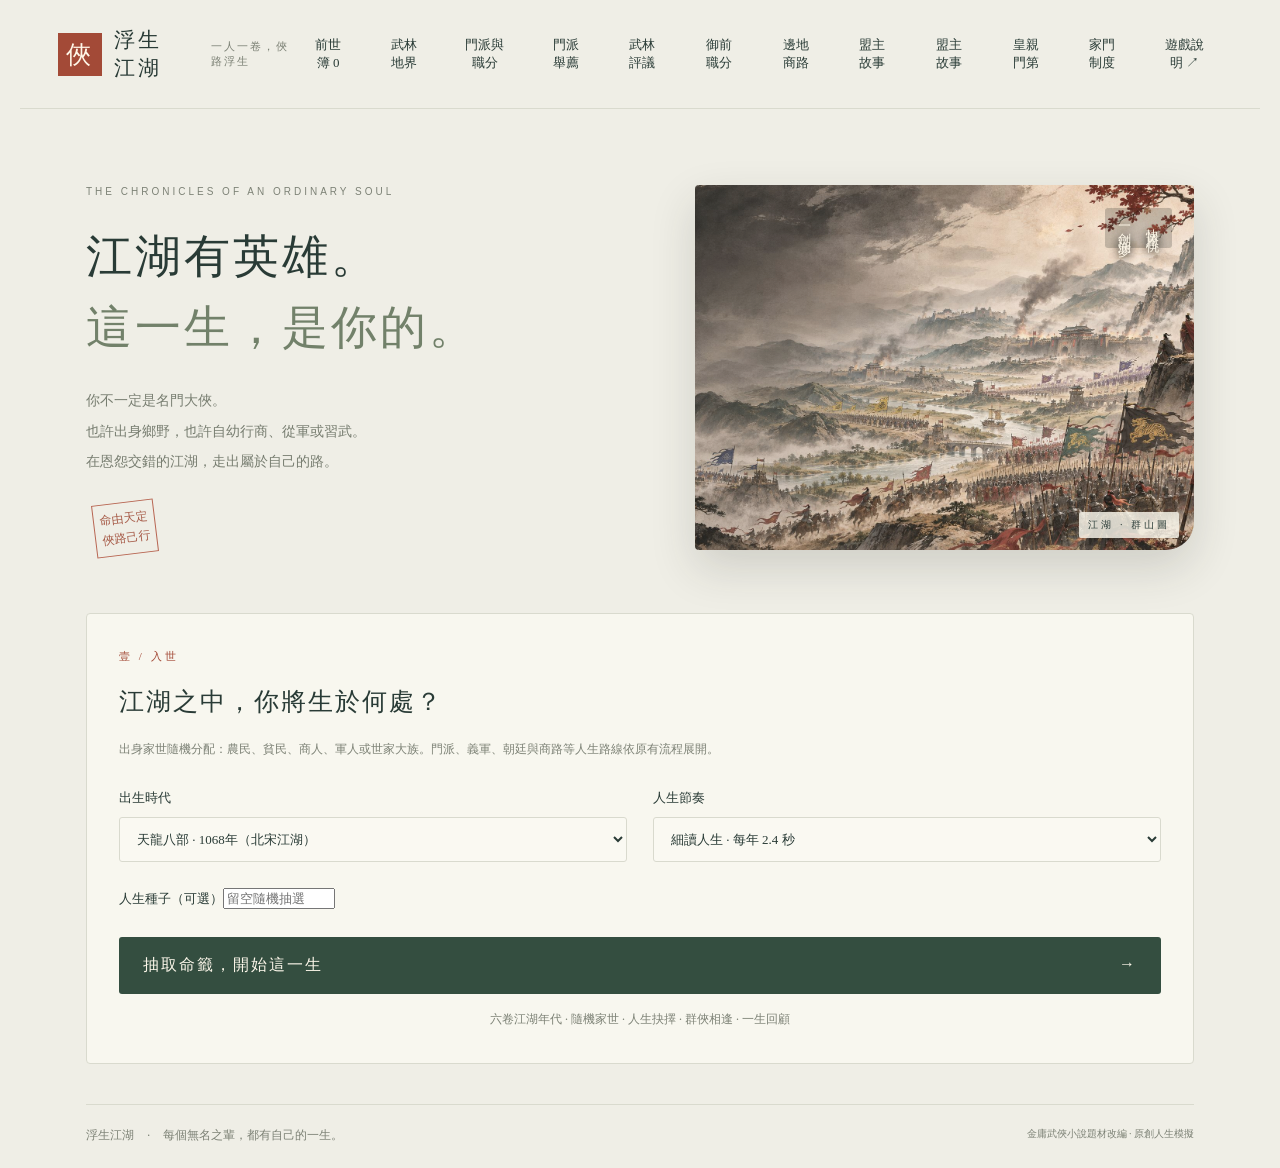
==== commit 0a48a3d8: "Add reproducible life seeds and record metadata" ====
--- a/index.html
+++ b/index.html
@@ -4,7 +4,181 @@
 .stage-track{padding-left:20px;font-size:12px;line-height:2}.stage-track .current{color:var(--red);font-weight:bold}.stage-track .complete{color:#72816a}#geo-results{display:grid;grid-template-columns:1fr 1fr;gap:12px;margin-top:20px}#geo-results>p{grid-column:1/-1}.city-card{padding:15px;border:1px solid var(--line);border-radius:4px}.city-card.owned{border-color:#72816a;background:#e7ebdf}.city-card small{display:block;font-size:11px;line-height:1.8;margin-top:8px}.city-card p{font-size:11px}.city-card a{font-size:11px}#modal input{width:100%;padding:12px;border:1px solid var(--line);background:#faf9f2;font:inherit;margin-top:8px}#imperial-error{color:var(--red)}@media(max-width:720px){header{flex-wrap:wrap;gap:10px}header nav{width:100%;justify-content:flex-end;flex-wrap:wrap}#geo-results{grid-template-columns:1fr}}
 .stage-track{list-style:none;padding-left:0}
 .landscape{background-image:linear-gradient(90deg,rgba(25,32,30,.14),transparent 70%),url("[data-uri]